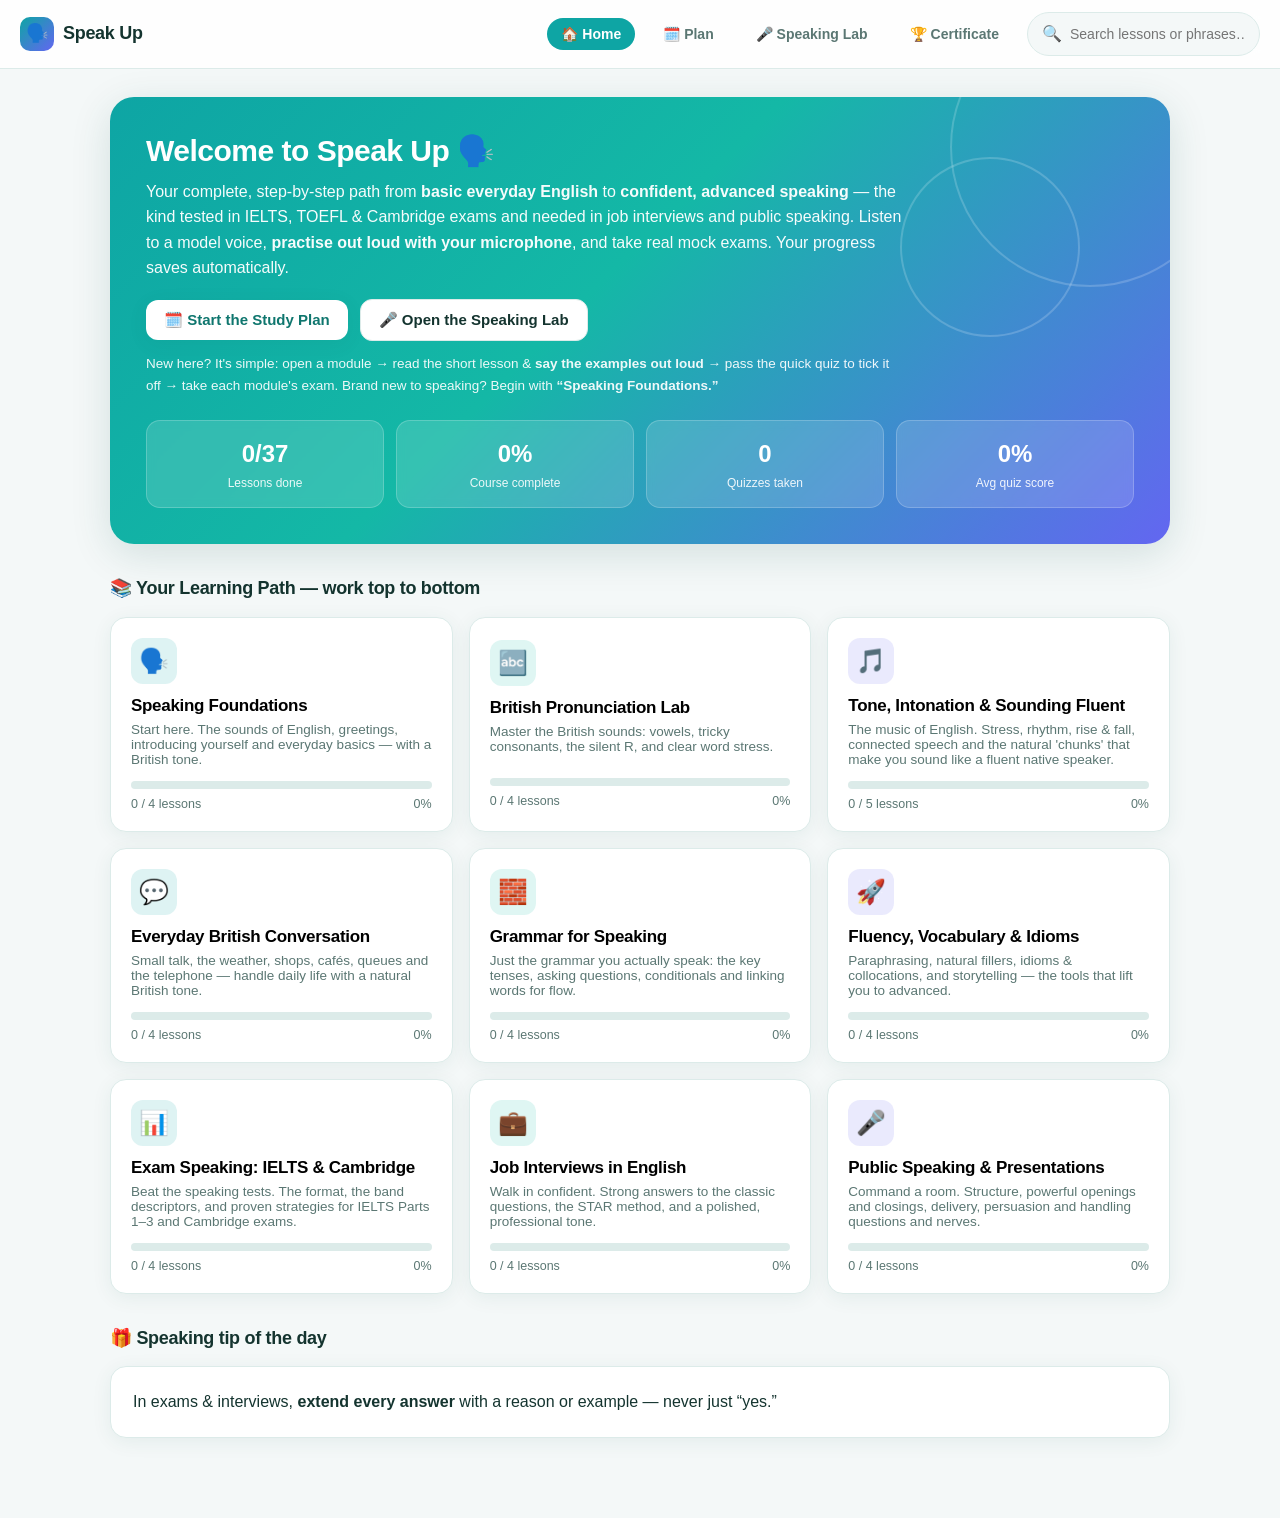
==== english-speaking-academy/index.html @ 1b3e5788 "Add Speak Up — English Speaking Academy (British English) A new self-contained, offline learning app" ====
<!DOCTYPE html>
<html lang="en">
<head>
  <meta charset="UTF-8" />
  <meta name="viewport" content="width=device-width, initial-scale=1.0" />
  <title>Speak Up — English Speaking Academy</title>
  <meta name="description" content="A complete, friendly, step-by-step course that takes you from basic to advanced spoken English — pronunciation, conversation, fluency, IELTS/TOEFL/Cambridge speaking, job interviews and public speaking. With microphone practice and mock exams." />
  <link rel="icon" href="data:image/svg+xml,<svg xmlns='http://www.w3.org/2000/svg' viewBox='0 0 100 100'><text y='.9em' font-size='90'>🗣️</text></svg>" />
  <style>
/* ============================================================================
   SPEAK UP — English Speaking Academy — Styles
   A clean, friendly, modern look that works on phones and computers.
   ========================================================================= */

:root {
  --brand: #0ea5a4;
  --brand-dark: #0f766e;
  --accent: #6366f1;
  --bg: #f4f8f8;
  --card: #ffffff;
  --ink: #14342f;
  --ink-soft: #5b7773;
  --line: #dcebe9;
  --good: #16a34a;
  --warn: #f59e0b;
  --bad: #ef4444;
  --radius: 16px;
  --shadow: 0 4px 20px rgba(13, 78, 73, 0.07);
  --shadow-lg: 0 10px 40px rgba(13, 78, 73, 0.14);
}

* { box-sizing: border-box; margin: 0; padding: 0; }

body {
  font-family: -apple-system, BlinkMacSystemFont, "Segoe UI", Roboto, Helvetica, Arial, sans-serif;
  background: var(--bg);
  color: var(--ink);
  line-height: 1.6;
  -webkit-font-smoothing: antialiased;
}

button { font-family: inherit; cursor: pointer; border: none; background: none; }
a { color: var(--brand); }

/* ---------- Top bar ---------- */
.topbar {
  position: sticky; top: 0; z-index: 50;
  background: rgba(255,255,255,0.85);
  backdrop-filter: blur(12px);
  border-bottom: 1px solid var(--line);
  display: flex; align-items: center; gap: 14px; flex-wrap: wrap;
  padding: 12px 20px;
}
.topbar .logo {
  font-weight: 800; font-size: 18px; letter-spacing: -0.3px;
  display: flex; align-items: center; gap: 9px; cursor: pointer;
}
.topbar .logo .badge {
  background: linear-gradient(135deg, var(--brand), var(--accent));
  color: #fff; width: 34px; height: 34px; border-radius: 10px;
  display: grid; place-items: center; font-size: 18px;
}
.topbar .spacer { flex: 1; }
.searchbox {
  display: flex; align-items: center; gap: 8px;
  background: var(--bg); border: 1px solid var(--line);
  border-radius: 999px; padding: 8px 14px; min-width: 180px;
}
.searchbox input { border: none; background: none; outline: none; font-size: 14px; width: 100%; color: var(--ink); }
.nav-pill {
  padding: 8px 14px; border-radius: 999px; font-weight: 600; font-size: 14px;
  color: var(--ink-soft);
}
.nav-pill:hover { background: var(--bg); color: var(--ink); }
.nav-pill.active { background: var(--brand); color: #fff; }

/* ---------- Layout ---------- */
.wrap { max-width: 1100px; margin: 0 auto; padding: 28px 20px 80px; }

/* ---------- Hero / dashboard ---------- */
.hero {
  position: relative; overflow: hidden;
  background: linear-gradient(135deg, #0ea5a4, #14b8a6 45%, #6366f1);
  color: #fff; border-radius: 24px; padding: 36px;
  box-shadow: var(--shadow-lg);
}
.hero h1 { font-size: 30px; line-height: 1.2; letter-spacing: -0.5px; margin-bottom: 10px; }
.hero p { max-width: 760px; opacity: .96; }
.hero .ring { position: absolute; border-radius: 50%; border: 2px solid rgba(255,255,255,.18); }
.hero .ring { width: 280px; height: 280px; top: -90px; right: -60px; }
.hero .ring.two { width: 180px; height: 180px; top: 60px; right: 90px; }
.btn-row { display: flex; gap: 12px; flex-wrap: wrap; align-items: center; }

.progress-summary {
  display: grid; grid-template-columns: repeat(4, 1fr); gap: 12px; margin-top: 24px;
}
.progress-summary .stat {
  background: rgba(255,255,255,.14); border: 1px solid rgba(255,255,255,.2);
  border-radius: 14px; padding: 14px; text-align: center; backdrop-filter: blur(4px);
}
.progress-summary .num { font-size: 24px; font-weight: 800; }
.progress-summary .lbl { font-size: 12px; opacity: .9; }

/* ---------- Buttons ---------- */
.btn {
  background: var(--brand); color: #fff; padding: 11px 18px; border-radius: 12px;
  font-weight: 700; font-size: 15px; box-shadow: var(--shadow);
  transition: transform .06s ease, filter .15s ease;
}
.btn:hover { filter: brightness(1.06); }
.btn:active { transform: translateY(1px); }
.btn.ghost { background: var(--card); color: var(--ink); border: 1px solid var(--line); box-shadow: none; }
.btn.ghost:hover { background: var(--bg); }
.btn:disabled { opacity: .5; cursor: not-allowed; }
.btn.small { padding: 7px 12px; font-size: 13px; border-radius: 10px; }

/* ---------- Section titles ---------- */
.section-title { font-size: 18px; font-weight: 800; margin: 30px 0 14px; letter-spacing: -0.3px; }

/* ---------- Module grid ---------- */
.grid { display: grid; grid-template-columns: repeat(auto-fill, minmax(280px, 1fr)); gap: 16px; }
.module-card {
  text-align: left; background: var(--card); border: 1px solid var(--line);
  border-radius: var(--radius); padding: 20px; box-shadow: var(--shadow);
  transition: transform .1s ease, box-shadow .15s ease; cursor: pointer;
}
.module-card:hover { transform: translateY(-3px); box-shadow: var(--shadow-lg); }
.module-card .icon { width: 46px; height: 46px; border-radius: 12px; display: grid; place-items: center; font-size: 24px; margin-bottom: 12px; }
.module-card h3 { font-size: 17px; margin-bottom: 6px; letter-spacing: -0.3px; }
.module-card .blurb { color: var(--ink-soft); font-size: 13.5px; min-height: 40px; }
.bar { background: var(--line); height: 8px; border-radius: 999px; overflow: hidden; margin-top: 14px; }
.bar span { display: block; height: 100%; background: linear-gradient(90deg, var(--brand), var(--accent)); border-radius: 999px; transition: width .4s ease; }
.module-card .meta { display: flex; justify-content: space-between; font-size: 12.5px; color: var(--ink-soft); margin-top: 8px; }

/* ---------- Module / lesson list ---------- */
.back-link { display: inline-block; color: var(--ink-soft); font-size: 14px; margin-bottom: 16px; cursor: pointer; font-weight: 600; }
.back-link:hover { color: var(--brand); }
.module-head { display: flex; align-items: center; gap: 16px; }
.module-head .icon { width: 56px; height: 56px; border-radius: 14px; display: grid; place-items: center; font-size: 30px; flex-shrink: 0; }
.module-head h1 { font-size: 26px; letter-spacing: -0.5px; }

.lesson-row {
  width: 100%; text-align: left; display: flex; align-items: center; gap: 14px;
  background: var(--card); border: 1px solid var(--line); border-radius: 14px;
  padding: 14px 16px; margin-bottom: 10px; box-shadow: var(--shadow);
  transition: transform .08s ease, box-shadow .15s ease; cursor: pointer;
}
.lesson-row:hover { transform: translateX(3px); box-shadow: var(--shadow-lg); }
.lesson-row .check {
  width: 28px; height: 28px; border-radius: 50%; border: 2px solid var(--line);
  display: grid; place-items: center; color: transparent; font-weight: 800; flex-shrink: 0;
}
.lesson-row.done .check { background: var(--good); border-color: var(--good); color: #fff; }
.lesson-row .info { flex: 1; }
.lesson-row .info h4 { font-size: 15.5px; }
.lesson-row .sub { display: flex; gap: 12px; align-items: center; font-size: 12.5px; color: var(--ink-soft); margin-top: 3px; flex-wrap: wrap; }
.lesson-row .arrow { color: var(--ink-soft); font-size: 22px; }

.level-tag { font-size: 11px; font-weight: 800; padding: 2px 8px; border-radius: 999px; text-transform: uppercase; letter-spacing: .4px; }
.level-Basic { background: #dcfce7; color: #15803d; }
.level-Intermediate { background: #fef9c3; color: #a16207; }
.level-Advanced { background: #ede9fe; color: #6d28d9; }

/* ---------- Reader (lesson content) ---------- */
.reader { background: var(--card); border: 1px solid var(--line); border-radius: var(--radius); padding: 28px; box-shadow: var(--shadow); }
.reader h1 { font-size: 26px; letter-spacing: -0.5px; margin-bottom: 12px; }
.reader-meta { display: flex; gap: 14px; align-items: center; flex-wrap: wrap; color: var(--ink-soft); font-size: 13px; margin-bottom: 22px; padding-bottom: 18px; border-bottom: 1px solid var(--line); }
.content { font-size: 16px; }
.content h3 { font-size: 19px; margin: 24px 0 10px; letter-spacing: -0.3px; }
.content h4 { font-size: 16px; margin: 18px 0 8px; }
.content p { margin-bottom: 12px; }
.content ul, .content ol { margin: 0 0 14px 22px; }
.content li { margin-bottom: 6px; }
.content code { background: #ecfdf5; color: var(--brand-dark); padding: 1px 7px; border-radius: 6px; font-size: 14px; }
.content table { border-collapse: collapse; width: 100%; margin: 14px 0; font-size: 14.5px; }
.content th, .content td { border: 1px solid var(--line); padding: 8px 10px; text-align: left; vertical-align: top; }
.content th { background: var(--bg); font-weight: 700; }
.content .ex { background: #f0fdfa; border-left: 4px solid var(--brand); padding: 10px 14px; border-radius: 0 10px 10px 0; margin: 10px 0; }
.content blockquote { border-left: 4px solid var(--accent); background: #f5f3ff; padding: 10px 14px; border-radius: 0 10px 10px 0; margin: 12px 0; color: #4c1d95; }

/* ---------- Boxes ---------- */
.box { border-radius: 14px; padding: 18px 20px; margin-top: 18px; }
.box h4 { margin-bottom: 10px; font-size: 16px; }
.box.tips { background: #fffbeb; border: 1px solid #fde68a; }
.box.tips ul { margin: 0 0 0 18px; }
.box.tips li { margin-bottom: 6px; }
.box.practice { background: #eef2ff; border: 1px solid #c7d2fe; }
.box.practice p { margin: 0; }
.box.phrases { background: #f0fdfa; border: 1px solid #99f6e4; }

/* ---------- Speak buttons & phrase lines ---------- */
.say {
  display: inline-flex; align-items: center; gap: 5px;
  background: #ccfbf1; color: var(--brand-dark); border: 1px solid #5eead4;
  border-radius: 999px; padding: 3px 11px; font-size: 13px; font-weight: 700;
  vertical-align: middle; margin: 0 2px;
}
.say:hover { background: #99f6e4; }
.say.speaking { background: var(--brand); color: #fff; border-color: var(--brand); }
.phrase-line {
  display: flex; align-items: center; gap: 10px; padding: 9px 0;
  border-bottom: 1px dashed var(--line); flex-wrap: wrap;
}
.phrase-line:last-child { border-bottom: none; }
.phrase-line .txt { flex: 1; min-width: 200px; }
.phrase-line .en { font-weight: 600; }
.phrase-line .note { color: var(--ink-soft); font-size: 13px; }

/* ---------- Speak & Check widget (microphone scoring) ---------- */
.speakcheck {
  background: linear-gradient(135deg, #ecfeff, #eef2ff);
  border: 1px solid #a5f3fc; border-radius: 14px; padding: 16px 18px; margin: 14px 0;
}
.speakcheck .sc-target { font-size: 17px; font-weight: 700; margin-bottom: 4px; }
.speakcheck .sc-hint { color: var(--ink-soft); font-size: 13px; margin-bottom: 12px; }
.speakcheck .sc-controls { display: flex; gap: 10px; flex-wrap: wrap; align-items: center; }
.mic-btn {
  display: inline-flex; align-items: center; gap: 7px;
  background: var(--accent); color: #fff; border-radius: 12px; padding: 10px 16px;
  font-weight: 700; font-size: 14px; box-shadow: var(--shadow);
}
.mic-btn:hover { filter: brightness(1.07); }
.mic-btn.listening { background: var(--bad); animation: pulse 1.1s infinite; }
@keyframes pulse { 0%,100% { box-shadow: 0 0 0 0 rgba(239,68,68,.45); } 50% { box-shadow: 0 0 0 10px rgba(239,68,68,0); } }
.sc-result { margin-top: 12px; font-size: 14.5px; }
.sc-heard { background: #fff; border: 1px solid var(--line); border-radius: 10px; padding: 8px 12px; margin-top: 8px; }
.sc-heard .w-ok { color: var(--good); font-weight: 700; }
.sc-heard .w-bad { color: var(--bad); font-weight: 700; text-decoration: line-through; }
.sc-score { font-weight: 800; }
.sc-score.good { color: var(--good); }
.sc-score.mid { color: var(--warn); }
.sc-score.low { color: var(--bad); }
.sc-meter { height: 10px; background: var(--line); border-radius: 999px; overflow: hidden; margin: 8px 0; }
.sc-meter span { display: block; height: 100%; border-radius: 999px; transition: width .5s ease; }
.unsupported { background: #fff7ed; border: 1px solid #fed7aa; color: #9a3412; border-radius: 10px; padding: 8px 12px; font-size: 13px; margin-top: 8px; }

/* ---------- Quiz ---------- */
.quiz { background: var(--card); border: 1px solid var(--line); border-radius: var(--radius); padding: 26px; box-shadow: var(--shadow); margin-top: 22px; }
.quiz h3 { font-size: 20px; margin-bottom: 6px; }
.qsub { color: var(--ink-soft); font-size: 14px; margin-bottom: 18px; }
.q-block { margin-bottom: 22px; }
.q-text { font-weight: 700; margin-bottom: 10px; }
.choice {
  display: flex; align-items: center; width: 100%; text-align: left;
  background: var(--card); border: 1.5px solid var(--line); border-radius: 12px;
  padding: 12px 14px; margin-bottom: 8px; font-size: 15px; transition: all .12s ease;
}
.choice:hover:not(:disabled) { border-color: var(--brand); background: #f0fdfa; }
.choice.selected { border-color: var(--brand); background: #ccfbf1; font-weight: 600; }
.choice.correct { border-color: var(--good); background: #dcfce7; font-weight: 700; }
.choice.wrong { border-color: var(--bad); background: #fee2e2; }
.choice .mark { margin-left: auto; font-weight: 800; }
.result-banner { border-radius: 12px; padding: 14px 18px; font-weight: 700; margin-bottom: 18px; }
.result-banner.pass { background: #dcfce7; color: #15803d; }
.result-banner.fail { background: #fef3c7; color: #a16207; }

/* ---------- Speaking exam / recorder ---------- */
.exam-prompt { background: var(--card); border: 1px solid var(--line); border-radius: 14px; padding: 20px; box-shadow: var(--shadow); margin-bottom: 16px; }
.exam-prompt .tag { font-size: 12px; font-weight: 800; color: var(--accent); text-transform: uppercase; letter-spacing: .5px; }
.exam-prompt .q { font-size: 18px; font-weight: 700; margin: 6px 0 4px; }
.timer { font-size: 30px; font-weight: 800; font-variant-numeric: tabular-nums; color: var(--brand-dark); }
.timer.warn { color: var(--bad); }
.rec-dot { width: 12px; height: 12px; border-radius: 50%; background: var(--bad); display: inline-block; margin-right: 6px; animation: pulse 1.1s infinite; }
.rubric { background: var(--card); border: 1px solid var(--line); border-radius: 14px; padding: 18px; margin-top: 14px; }
.rubric label { display: flex; gap: 10px; align-items: flex-start; padding: 8px 0; border-bottom: 1px dashed var(--line); cursor: pointer; }
.rubric label:last-child { border-bottom: none; }
.rubric input { margin-top: 4px; transform: scale(1.2); }
audio { width: 100%; margin-top: 10px; }

/* ---------- Phrasebook / lab cards ---------- */
.short-card { background: var(--card); border: 1px solid var(--line); border-radius: var(--radius); padding: 8px 18px; box-shadow: var(--shadow); }
.short-card .row { display: flex; align-items: center; gap: 14px; padding: 11px 0; border-bottom: 1px solid var(--line); }
.short-card .row:last-child { border-bottom: none; }
.lab-grid { display: grid; grid-template-columns: repeat(auto-fill, minmax(250px,1fr)); gap: 16px; }
.lab-card { text-align: left; background: var(--card); border: 1px solid var(--line); border-radius: var(--radius); padding: 22px; box-shadow: var(--shadow); cursor: pointer; transition: transform .1s ease, box-shadow .15s ease; }
.lab-card:hover { transform: translateY(-3px); box-shadow: var(--shadow-lg); }
.lab-card .icon { font-size: 30px; }
.lab-card h3 { margin: 8px 0 4px; font-size: 17px; }
.lab-card p { color: var(--ink-soft); font-size: 13.5px; }

/* ---------- Empty / misc ---------- */
.empty { text-align: center; padding: 60px 20px; color: var(--ink-soft); }
.empty .big { font-size: 50px; margin-bottom: 12px; }
.empty h2 { color: var(--ink); margin-bottom: 8px; }

/* ---------- Toast & confetti ---------- */
.toast {
  position: fixed; bottom: 26px; left: 50%; transform: translateX(-50%) translateY(20px);
  background: var(--ink); color: #fff; padding: 13px 22px; border-radius: 999px;
  font-weight: 600; box-shadow: var(--shadow-lg); opacity: 0; transition: all .3s ease; z-index: 100;
  max-width: 90vw; text-align: center;
}
.toast.show { opacity: 1; transform: translateX(-50%) translateY(0); }
.confetti { position: fixed; inset: 0; pointer-events: none; z-index: 99; overflow: hidden; }

/* ---------- Responsive ---------- */
@media (max-width: 720px) {
  .progress-summary { grid-template-columns: repeat(2, 1fr); }
  .hero { padding: 26px 22px; }
  .hero h1 { font-size: 24px; }
  .reader { padding: 20px; }
  .topbar .nav-pill span { display: none; }
}

/* ---------- Print (certificate) ---------- */
@media print {
  .topbar, .back-link, .btn-row, .nav-pill { display: none !important; }
  body { background: #fff; }
}

  </style>
</head>
<body>

  <header class="topbar">
    <div class="logo" onclick="SUA.go('')">
      <span class="badge">🗣️</span>
      <span>Speak Up</span>
    </div>
    <div class="spacer"></div>
    <button class="nav-pill" data-nav="home" onclick="SUA.go('')">🏠 Home</button>
    <button class="nav-pill" data-nav="plan" onclick="SUA.go('plan')">🗓️ Plan</button>
    <button class="nav-pill" data-nav="lab" onclick="SUA.go('lab')">🎤 Speaking Lab</button>
    <button class="nav-pill" data-nav="certificate" onclick="SUA.go('certificate')">🏆 Certificate</button>
    <label class="searchbox" title="Search lessons & phrases">
      🔍 <input id="search" type="text" placeholder="Search lessons or phrases…" autocomplete="off" />
    </label>
  </header>

  <main class="wrap" id="app"><!-- screens render here --></main>

  <!-- Everything is inlined so this single file works fully offline, on its own. -->
  <script>
/* ============================================================================
   SPEAK UP — English Speaking Academy — Curriculum Data (British English)
   ----------------------------------------------------------------------------
   Every module, lesson, tip, speaking drill, phrase and quiz lives here as
   plain data so it's easy to read, edit and extend. The models are written in
   British English (RP-style pronunciation, British vocabulary & spelling).

   Speaking widgets you can drop inside any lesson's `content` HTML:
     • Listen button:   <button class="say" data-say="Lovely weather.">🔊 Listen</button>
     • Speak & score:   <div class="speakcheck" data-target="Lovely weather, isn't it?"></div>

   To add a lesson: copy an existing { ... } block and change the text.
   ========================================================================= */

const SPEAK_CURRICULUM = {

  /* ==========================================================================
     STUDY PLAN — a guided, week-by-week path from basic to advanced.
     ====================================================================== */
  studyPlan: {
    title: "10-Week Speaking Plan (Basic → Advanced)",
    intro: "Do a little every day. Aim for ~20 minutes: read a short lesson, say every example out loud (tap 🔊 first, then copy it), pass the quiz, and finish each week in the Speaking Lab. By week 10 you'll handle interviews, exams and public speaking with a confident British tone.",
    days: [
      { day: 1,  focus: "Get started: sounds, greetings & introducing yourself", lessons: ["f1", "f2", "f3"] },
      { day: 2,  focus: "Everyday basics + start British pronunciation",          lessons: ["f4", "p1", "p2"] },
      { day: 3,  focus: "British sounds: vowels, consonants & the silent R",       lessons: ["p3", "p4"] },
      { day: 4,  focus: "Tone & music of English: stress and rhythm",              lessons: ["t1", "t2"] },
      { day: 5,  focus: "Intonation, connected speech & sounding natural",         lessons: ["t3", "t4", "t5"] },
      { day: 6,  focus: "Everyday British conversation & small talk",              lessons: ["c1", "c2", "c3"] },
      { day: 7,  focus: "On the phone + grammar you actually speak",               lessons: ["c4", "g1", "g2"] },
      { day: 8,  focus: "Questions, conditionals & linking your ideas",            lessons: ["g3", "g4", "x1"] },
      { day: 9,  focus: "Fluency tools, idioms & telling a good story",            lessons: ["x2", "x3", "x4"] },
      { day: 10, focus: "Exams & the working world: IELTS, interviews, presenting", lessons: ["i1", "i2", "j1", "s1"] }
    ]
  },

  /* ==========================================================================
     PRONUNCIATION DRILLS — used by the Speaking Lab (mic-scored).
     ====================================================================== */
  drills: [
    {
      title: "Minimal pairs — vowels",
      note: "Two words that differ by one sound. Say each sentence; the mic checks you.",
      items: [
        "I need to sit on this seat.",
        "The ship will leave the sheep behind.",
        "He hit the heat of the moment.",
        "Pull the full bag, please.",
        "Don't slip on the sleep-deprived steps."
      ]
    },
    {
      title: "Tricky consonants — TH, V/W, R/L",
      note: "British speakers keep these crisp. Listen, then copy carefully.",
      items: [
        "Think of three thin things.",
        "The weather is rather lovely.",
        "Very well, we will wait.",
        "Really lovely yellow lorry.",
        "I'd rather gather further."
      ]
    },
    {
      title: "Word & sentence stress",
      note: "Stress the strong syllable; glide over the rest. CAPITALS show the beat.",
      items: [
        "I'd absolutely LOVE to come.",
        "It's a beautiful, comfortable flat.",
        "Could you possibly repeat that?",
        "To be honest, I completely agree.",
        "That's a fantastic opportunity."
      ]
    },
    {
      title: "Polite British phrasing",
      note: "The softer, more indirect British tone. Match the gentle rhythm.",
      items: [
        "Sorry to bother you, could I just ask a quick question?",
        "Would you mind passing me the menu?",
        "I'm afraid I can't make it on Tuesday.",
        "That's not quite what I had in mind.",
        "Lovely, thank you ever so much."
      ]
    },
    {
      title: "Fluency phrases — sound natural",
      note: "Useful 'chunks' fluent speakers say without thinking.",
      items: [
        "To be honest with you, it depends.",
        "Having said that, I do see your point.",
        "At the end of the day, it's up to you.",
        "I'd say it's well worth a try.",
        "Let me think about that for a second."
      ]
    }
  ],

  /* ==========================================================================
     PHRASEBOOK — tap 🔊 to hear each line in a British voice.
     ====================================================================== */
  phrasebook: [
    { cat: "Greetings & small talk", items: [
      { en: "Morning! How are you keeping?", note: "Friendly British greeting." },
      { en: "Not too bad, thanks. You?", note: "Classic understated reply." },
      { en: "Lovely weather we're having, isn't it?", note: "The British small-talk opener." },
      { en: "Right, I'd best be off. Lovely to see you.", note: "Polite way to end a chat." }
    ]},
    { cat: "Being polite & indirect", items: [
      { en: "Sorry to bother you, but could you help me for a moment?", note: "Soft, polite request." },
      { en: "Would you mind if I opened the window?", note: "Asking permission politely." },
      { en: "I'm afraid I don't quite agree.", note: "Disagreeing gently." },
      { en: "It's no trouble at all.", note: "Reassuring someone." }
    ]},
    { cat: "Café, pub & shops", items: [
      { en: "Could I get a flat white to take away, please?", note: "Ordering a coffee." },
      { en: "I'll have the fish and chips, please.", note: "Ordering food." },
      { en: "Are you in the queue?", note: "Queuing — very British." },
      { en: "Keep the change.", note: "Tipping." }
    ]},
    { cat: "Interviews", items: [
      { en: "Thank you for having me — I'm delighted to be here.", note: "Warm opening." },
      { en: "In my previous role, I was responsible for…", note: "Describing experience." },
      { en: "A good example of that would be…", note: "Leading into a STAR story." },
      { en: "That's a great question. May I take a moment to think?", note: "Buying thinking time." }
    ]},
    { cat: "Presentations & meetings", items: [
      { en: "Thanks for coming. Today I'd like to talk about…", note: "Opening a talk." },
      { en: "Let me give you a bit of background.", note: "Setting context." },
      { en: "To sum up, there are three key points.", note: "Signposting the close." },
      { en: "I'd be happy to take any questions.", note: "Inviting Q&A." }
    ]},
    { cat: "Buying time & repairing", items: [
      { en: "That's a good point. Let me think for a second.", note: "Pause without 'um'." },
      { en: "Sorry, what I meant to say was…", note: "Correcting yourself smoothly." },
      { en: "How can I put this?", note: "Natural thinking phrase." },
      { en: "Could you say that again, please?", note: "Asking for repetition." }
    ]}
  ],

  /* ==========================================================================
     MOCK TESTS — Speaking Lab recorded exams with timers & self-assessment.
     ====================================================================== */
  mockTests: {
    ielts: {
      title: "IELTS Speaking — Full Mock",
      icon: "📊",
      prompts: [
        { tag: "Part 1 · Introduction", q: "Let's talk about your home town. Where are you from, and what's it like?", speak: 40, prep: 0 },
        { tag: "Part 1", q: "Do you prefer spending time indoors or outdoors? Why?", speak: 40, prep: 0 },
        { tag: "Part 2 · Cue card", q: "Describe a person who has inspired you.", detail: "You should say: who they are, how you know them, what they did, and explain why they inspired you. You have 1 minute to prepare and should speak for 1–2 minutes.", speak: 120, prep: 60 },
        { tag: "Part 3 · Discussion", q: "Do you think young people today have good role models? Why or why not?", speak: 60, prep: 0 },
        { tag: "Part 3", q: "How has the idea of a 'hero' changed over time?", speak: 60, prep: 0 }
      ],
      rubricTitle: "Tick what you achieved (the four IELTS criteria)",
      rubric: [
        "Fluency: I kept going without long pauses or lots of self-correction.",
        "Coherence: I organised ideas with linkers (because, however, for example).",
        "Vocabulary: I used some less common, topic-specific words and at least one idiom.",
        "Vocabulary: I paraphrased instead of repeating the same word.",
        "Grammar: I used a mix of simple and complex sentences.",
        "Grammar: most of my sentences were accurate.",
        "Pronunciation: my word and sentence stress were clear.",
        "Pronunciation: my intonation rose and fell naturally (not flat).",
        "Part 2: I spoke for the full 1–2 minutes and covered all four bullet points.",
        "Overall: I sounded calm, confident and easy to understand."
      ],
      band: function (p) { return p >= 90 ? "Band 8–9" : p >= 70 ? "Band 6.5–7.5" : p >= 50 ? "Band 5.5–6" : "Band 4–5 (keep practising)"; },
      tips: [
        "Never answer Part 1 with one word — add a reason and a small example.",
        "In Part 2, use your 1 minute to jot 3–4 keywords for each bullet, not full sentences.",
        "Stretch your answer with 'The reason I say that is…' to show range.",
        "Don't memorise speeches — examiners spot them. Sound like you're really thinking."
      ]
    },
    interview: {
      title: "Job Interview — Mock",
      icon: "💼",
      prompts: [
        { tag: "Opener", q: "Tell me a little about yourself.", detail: "Aim for a 60–90 second 'professional summary': present, past, future.", speak: 90, prep: 30 },
        { tag: "Motivation", q: "Why do you want to work here, and why this role?", speak: 60, prep: 20 },
        { tag: "Competency (STAR)", q: "Tell me about a time you faced a difficult challenge at work.", detail: "Use STAR: Situation, Task, Action, Result.", speak: 120, prep: 40 },
        { tag: "Self-awareness", q: "What would you say is your greatest weakness?", speak: 60, prep: 20 },
        { tag: "Your questions", q: "Do you have any questions for us?", detail: "Always say yes — ask one thoughtful question.", speak: 45, prep: 15 }
      ],
      rubricTitle: "Rate your interview answers",
      rubric: [
        "I opened with a clear, structured 'about me' (present → past → future).",
        "I gave specific examples, not vague generalisations.",
        "My STAR answer had a clear Situation, Task, Action and Result.",
        "I quantified a result where possible (numbers, time saved, etc.).",
        "My weakness answer was honest and showed how I'm improving.",
        "I sounded positive about the company and the role.",
        "I spoke at a calm, steady pace and didn't ramble.",
        "I used a confident, professional tone — warm but not over-casual.",
        "I asked at least one intelligent question at the end.",
        "I'd hire me based on that answer."
      ],
      band: function (p) { return p >= 90 ? "Strong hire" : p >= 70 ? "Good — interview-ready" : p >= 50 ? "Promising — needs polish" : "Keep practising"; },
      tips: [
        "Structure 'tell me about yourself' as Present → Past → Future. Practise it until it's smooth.",
        "For weaknesses, pick a real one and end with the action you're taking to fix it.",
        "Keep STAR answers to ~90 seconds: spend most of it on Action and Result.",
        "Research the company so your 'why us?' answer is specific, not generic."
      ]
    },
    presentation: {
      title: "Presentation — Mock",
      icon: "🎤",
      prompts: [
        { tag: "Open", q: "Deliver a 60-second opening for a talk titled 'A change I'd like to see'.", detail: "Hook → who you are → what you'll cover.", speak: 60, prep: 60 },
        { tag: "Body", q: "Explain your single most important point with one clear example.", detail: "Signpost it: 'My main point is…'", speak: 90, prep: 30 },
        { tag: "Close", q: "Give a strong 30-second closing with a call to action.", speak: 40, prep: 20 }
      ],
      rubricTitle: "Rate your delivery",
      rubric: [
        "My opening hooked the listener in the first 10 seconds.",
        "I signposted clearly ('First… / My main point is… / To sum up…').",
        "I used one concrete example, not just abstract claims.",
        "I varied my pace and paused for emphasis.",
        "My intonation was lively — I didn't sound flat or monotone.",
        "I stressed the key words in each sentence.",
        "My closing was memorable and ended with a clear call to action.",
        "I sounded confident and in control throughout."
      ],
      band: function (p) { return p >= 85 ? "Compelling speaker" : p >= 60 ? "Solid — engaging" : "Keep building confidence"; },
      tips: [
        "Open with a question, a surprising fact, or a short story — never 'Erm, so…'.",
        "Pause before and after your key message; silence makes it land.",
        "Rule of three: audiences remember points grouped in threes.",
        "End on purpose: restate your message and tell people exactly what to do next."
      ]
    }
  },

  /* ==========================================================================
     MODULES
     ====================================================================== */
  modules: [

    /* ----- 1. SPEAKING FOUNDATIONS ----------------------------------------- */
    {
      id: "found", icon: "🗣️", color: "#0ea5a4",
      title: "Speaking Foundations",
      blurb: "Start here. The sounds of English, greetings, introducing yourself and everyday basics — with a British tone.",
      lessons: [
        {
          id: "f1", level: "Basic", minutes: 8,
          title: "How to use this course (and how speaking works)",
          content: `
            <p>Welcome! Speaking a language is a <b>physical skill</b>, like swimming or playing an instrument. You can't learn it only by reading — you learn it by <b>making the sounds with your mouth, again and again</b>. This course is built for exactly that.</p>
            <h3>The golden rule: say everything out loud</h3>
            <p>Whenever you see a <button class="say" data-say="Hello, lovely to meet you.">🔊 Listen</button> button, tap it to hear a British voice, then <b>copy it aloud</b>. Don't whisper — speak properly, as if someone is listening.</p>
            <h3>Check yourself with the microphone</h3>
            <p>In many lessons you'll see a box like the one below. Tap <b>Listen</b>, then tap <b>Speak &amp; check</b> and say the sentence. The app shows how close you were.</p>
            <div class="speakcheck" data-target="Hello, my name is Sam and I'm learning English."></div>
            <h3>Your weekly path</h3>
            <ol>
              <li>Work top to bottom through the modules (Basic → Advanced).</li>
              <li>Read each short lesson and <b>say every example aloud</b>.</li>
              <li>Pass the quiz (70%+) to tick the lesson off.</li>
              <li>Take the <b>Module Exam</b> (80%) to earn the badge.</li>
              <li>Visit the <b>Speaking Lab</b> for drills and mock exams.</li>
            </ol>
            <blockquote>Tip: it's better to practise 15 minutes <b>every day</b> than two hours once a week. Little and often wins.</blockquote>`,
          tips: [
            "Tap 🔊 first, then say it back immediately while the sound is fresh.",
            "Use Chrome or Edge for microphone scoring; any browser plays the model voice.",
            "Don't chase perfection — chase repetition. Fluency grows from mileage."
          ],
          practice: "Say this out loud three times, a little louder each time: <button class=\"say\" data-say=\"I am learning to speak English with confidence.\">🔊 Listen</button> “I am learning to speak English with confidence.”",
          quiz: [
            { q: "What is the single most important habit in this course?", choices: ["Reading silently", "Saying everything out loud", "Memorising grammar rules", "Watching films only"], answer: 1 },
            { q: "How long should you ideally practise?", choices: ["3 hours once a week", "A little every day", "Only before exams", "Never — just read"], answer: 1 },
            { q: "What does the 'Speak & check' box do?", choices: ["Translates words", "Records a song", "Hears you and scores how close you were", "Marks the lesson complete"], answer: 2 }
          ]
        },
        {
          id: "f2", level: "Basic", minutes: 10,
          title: "The sounds of English — a friendly tour",
          content: `
            <p>English has about <b>44 sounds</b> but only 26 letters, so spelling and sound often disagree. The good news: you only need to train a handful of tricky ones. Here are the sounds learners most often need.</p>
            <h3>Vowels that trip people up</h3>
            <table>
              <tr><th>Sound</th><th>Example</th><th>Listen</th></tr>
              <tr><td>Long /iː/ vs short /ɪ/</td><td>sheep / ship</td><td><button class="say" data-say="sheep, ship">🔊</button></td></tr>
              <tr><td>/æ/ vs /ʌ/</td><td>cat / cut</td><td><button class="say" data-say="cat, cut">🔊</button></td></tr>
              <tr><td>British /ɑː/</td><td>bath, glass, can't</td><td><button class="say" data-say="bath, glass, can't">🔊</button></td></tr>
            </table>
            <h3>Consonants worth polishing</h3>
            <ul>
              <li><b>TH</b> — put your tongue between your teeth: <button class="say" data-say="think, this, three, the">🔊 think / this</button></li>
              <li><b>V vs W</b> — <button class="say" data-say="very, well, vine, wine">🔊 very / well</button> (teeth on lip for V; round lips for W)</li>
              <li><b>The British R</b> — softer, and often <b>silent</b> at the end: "car" sounds like <button class="say" data-say="car, water, mother">🔊 cah, watah, muthah</button></li>
            </ul>
            <h3>Try a few</h3>
            <div class="speakcheck" data-target="I think this is the third one."></div>
            <div class="speakcheck" data-target="The water in the harbour is cold."></div>
            <p>Don't worry about getting every sound perfect today. Notice them, copy them, and they'll improve over the weeks.</p>`,
          tips: [
            "TH is the famous one: tongue lightly between the teeth, push a little air.",
            "In British English, the R at the end of a word is usually not pronounced.",
            "Long and short vowels (sheep/ship) change meaning — give long vowels real length."
          ],
          practice: "Practise the silent British R: <button class=\"say\" data-say=\"My father parked the car near the harbour.\">🔊 Listen</button> then say “My father parked the car near the harbour.” aloud.",
          quiz: [
            { q: "In British English, the 'r' at the end of 'car' is usually…", choices: ["Rolled strongly", "Pronounced like American R", "Silent / very soft", "Said as an L"], answer: 2 },
            { q: "How do you make the TH sound?", choices: ["Lips together", "Tongue between the teeth", "Back of the throat", "Round the lips"], answer: 1 },
            { q: "Why do 'sheep' and 'ship' sound different?", choices: ["Different first letters", "Long vs short vowel", "One is louder", "They don't"], answer: 1 }
          ]
        },
        {
          id: "f3", level: "Basic", minutes: 9,
          title: "Greetings & introducing yourself",
          content: `
            <p>First impressions are made in seconds. Let's build a warm, natural British introduction you can use anywhere.</p>
            <h3>Greetings by formality</h3>
            <table>
              <tr><th>Situation</th><th>Say</th><th></th></tr>
              <tr><td>Casual</td><td>Hi! / Hiya! / Morning!</td><td><button class="say" data-say="Hi! Hiya! Morning!">🔊</button></td></tr>
              <tr><td>Neutral</td><td>Hello, how are you?</td><td><button class="say" data-say="Hello, how are you?">🔊</button></td></tr>
              <tr><td>Polite/formal</td><td>Good morning, pleased to meet you.</td><td><button class="say" data-say="Good morning, pleased to meet you.">🔊</button></td></tr>
            </table>
            <h3>A simple introduction formula</h3>
            <p><b>Name → where you're from → what you do → a friendly line.</b></p>
            <div class="ex">"Hello, I'm Maria. I'm from Spain, and I work as a nurse. It's lovely to meet you." <button class="say" data-say="Hello, I'm Maria. I'm from Spain, and I work as a nurse. It's lovely to meet you.">🔊</button></div>
            <h3>Replying to "How are you?"</h3>
            <p>British replies are often modest: <button class="say" data-say="Not too bad, thanks. And you?">🔊 Not too bad, thanks. And you?</button> Notice you almost always <b>return the question</b>.</p>
            <h3>Your turn</h3>
            <div class="speakcheck" data-target="Hello, I'm learning English and it's lovely to meet you." data-hint="Replace the name and copy the warm, friendly tone."></div>`,
          tips: [
            "Always 'return' the question: “…and you?” keeps the conversation flowing.",
            "“Lovely to meet you” is warm and very British — better than a flat “nice”.",
            "Smile while you speak — it actually changes your tone for the better."
          ],
          practice: "Build your own introduction using the formula (name → origin → job/study → friendly line) and say it aloud five times until it's smooth.",
          quiz: [
            { q: "After 'How are you?', a natural British reply is…", choices: ["I am fine. (full stop)", "Not too bad, thanks. And you?", "Yes.", "No comment."], answer: 1 },
            { q: "A good introduction formula is…", choices: ["Job → nothing else", "Name → origin → what you do → friendly line", "Only your name", "A long life story"], answer: 1 },
            { q: "Which is the most polite/formal greeting?", choices: ["Hiya!", "Morning!", "Good morning, pleased to meet you.", "Yo"], answer: 2 }
          ]
        },
        {
          id: "f4", level: "Basic", minutes: 10,
          title: "Everyday essentials: numbers, time, days & politeness",
          content: `
            <p>These are the words you'll use every single day. Get them automatic and speaking becomes far easier.</p>
            <h3>Please, thank you & sorry — the British trio</h3>
            <p>British English runs on politeness. Sprinkle these everywhere:</p>
            <ul>
              <li><button class="say" data-say="Could I have a coffee, please?">🔊</button> “Could I have a coffee, <b>please</b>?”</li>
              <li><button class="say" data-say="Thank you so much, that's very kind.">🔊</button> “<b>Thank you</b> so much, that's very kind.”</li>
              <li><button class="say" data-say="Sorry, could you say that again?">🔊</button> “<b>Sorry</b>, could you say that again?”</li>
            </ul>
            <h3>Telling the time</h3>
            <table>
              <tr><th>Clock</th><th>British way</th><th></th></tr>
              <tr><td>9:00</td><td>nine o'clock</td><td><button class="say" data-say="nine o'clock">🔊</button></td></tr>
              <tr><td>9:15</td><td>quarter past nine</td><td><button class="say" data-say="quarter past nine">🔊</button></td></tr>
              <tr><td>9:30</td><td>half past nine</td><td><button class="say" data-say="half past nine">🔊</button></td></tr>
              <tr><td>9:45</td><td>quarter to ten</td><td><button class="say" data-say="quarter to ten">🔊</button></td></tr>
            </table>
            <h3>Practise a real moment</h3>
            <div class="speakcheck" data-target="Sorry to bother you, could you tell me the time, please?"></div>
            <div class="speakcheck" data-target="The meeting is at half past two."></div>`,
          tips: [
            "“Quarter past / half past / quarter to” is the everyday British way to tell the time.",
            "“Sorry” in Britain often just means 'excuse me' — it's a politeness lubricant.",
            "Adding 'please' and 'could' turns an order into a polite request instantly."
          ],
          practice: "Say the current time out loud the British way (e.g. “It's twenty past three”), then ask a polite question using “Sorry to bother you, could you…?”",
          quiz: [
            { q: "9:45 in the British style is…", choices: ["nine forty-five only", "quarter to ten", "three quarters nine", "ten to nine"], answer: 1 },
            { q: "Which makes a request politest?", choices: ["Give me water.", "Water.", "Could I have some water, please?", "I want water now."], answer: 2 },
            { q: "In Britain, saying 'sorry' to a stranger usually means…", choices: ["You did something terrible", "Excuse me / a polite softener", "You're sad", "Goodbye"], answer: 1 }
          ]
        }
      ]
    },

    /* ----- 2. BRITISH PRONUNCIATION LAB ------------------------------------ */
    {
      id: "pron", icon: "🔤", color: "#14b8a6",
      title: "British Pronunciation Lab",
      blurb: "Master the British sounds: vowels, tricky consonants, the silent R, and clear word stress.",
      lessons: [
        {
          id: "p1", level: "Basic", minutes: 10,
          title: "British vowels & the long /ɑː/",
          content: `
            <p>Vowels carry a lot of a British accent. The signature one is the long <b>/ɑː/</b> in words like <button class="say" data-say="bath, glass, dance, can't, after">🔊 bath, glass, dance, can't, after</button>. In Received Pronunciation these have a long, open “ah”, not a short “a”.</p>
            <h3>Short vs long — keep them distinct</h3>
            <table>
              <tr><th>Short</th><th>Long</th><th>Listen</th></tr>
              <tr><td>ship /ɪ/</td><td>sheep /iː/</td><td><button class="say" data-say="ship, sheep">🔊</button></td></tr>
              <tr><td>full /ʊ/</td><td>fool /uː/</td><td><button class="say" data-say="full, fool">🔊</button></td></tr>
              <tr><td>cot /ɒ/</td><td>caught /ɔː/</td><td><button class="say" data-say="cot, caught">🔊</button></td></tr>
            </table>
            <h3>The schwa — the laziest, most common sound</h3>
            <p>The little “uh” sound /ə/ appears in nearly every unstressed syllable: <button class="say" data-say="about, banana, teacher, the">🔊 about, banana, teacher, the</button>. Native speakers reduce these to a quick schwa — that's what makes English sound relaxed, not robotic.</p>
            <h3>Practise</h3>
            <div class="speakcheck" data-target="I can't have a bath after dance class."></div>
            <div class="speakcheck" data-target="The teacher asked about a banana."></div>`,
          tips: [
            "British /ɑː/ in bath, glass, can't is long and open — like a doctor's 'ahh'.",
            "Don't give every syllable equal weight; weak syllables become a quick schwa 'uh'.",
            "Lengthen long vowels properly — it's a clue to meaning, not just style."
          ],
          practice: "Contrast the pairs aloud: ship/sheep, full/fool, cot/caught — exaggerate the length difference until it feels natural.",
          quiz: [
            { q: "In RP British English, 'bath' uses which vowel?", choices: ["A short 'a' as in cat", "A long open /ɑː/ 'ah'", "An 'o' sound", "A schwa"], answer: 1 },
            { q: "The schwa /ə/ is…", choices: ["A loud stressed vowel", "The quick 'uh' in unstressed syllables", "Only used in questions", "A consonant"], answer: 1 },
            { q: "Why keep 'ship' and 'sheep' distinct?", choices: ["Politeness", "Different vowel length changes the word", "They're spelled the same", "No reason"], answer: 1 }
          ]
        },
        {
          id: "p2", level: "Basic", minutes: 9,
          title: "Tricky consonants: TH, V/W and the dark L",
          content: `
            <p>A few consonants do most of the damage to clarity. Fix these and people understand you far better.</p>
            <h3>TH — two versions</h3>
            <ul>
              <li>Voiceless (just air): <button class="say" data-say="think, thing, three, bath">🔊 think, thing, three</button></li>
              <li>Voiced (buzzing): <button class="say" data-say="this, that, the, mother">🔊 this, that, mother</button></li>
            </ul>
            <p>Tongue tip lightly touches the back of the top teeth. Avoid turning TH into “d”, “z” or “f”.</p>
            <h3>V vs W</h3>
            <p><b>V</b>: top teeth touch bottom lip and buzz. <b>W</b>: round your lips, no teeth. <button class="say" data-say="vine, wine, vest, west, very, well">🔊 vine/wine, vest/west, very/well</button></p>
            <h3>The British 'dark L'</h3>
            <p>At the end of words, the L is darker: <button class="say" data-say="full, ball, milk, little">🔊 full, ball, milk, little</button> — the back of the tongue lifts.</p>
            <h3>Practise</h3>
            <div class="speakcheck" data-target="Think of three things this week."></div>
            <div class="speakcheck" data-target="The vest in the west is very wet."></div>`,
          tips: [
            "TH is air through the teeth — don't swap it for 'd' or 'z'.",
            "For V, you must feel your top teeth on your bottom lip; W has no teeth at all.",
            "Practise minimal pairs slowly first, then speed up while keeping the contrast."
          ],
          practice: "Say the tongue-twister slowly, then faster: “The thirty-three thieves thought they thrilled the throne.”",
          quiz: [
            { q: "The difference between V and W is mainly…", choices: ["Loudness", "Teeth on lip (V) vs rounded lips, no teeth (W)", "Tongue between teeth", "Nothing"], answer: 1 },
            { q: "A common TH mistake is replacing it with…", choices: ["m or n", "d, z or f", "p or b", "r"], answer: 1 },
            { q: "The 'dark L' appears typically…", choices: ["At the start of words", "At the end of words like 'full', 'ball'", "Only in questions", "Never in British English"], answer: 1 }
          ]
        },
        {
          id: "p3", level: "Intermediate", minutes: 9,
          title: "The non-rhotic R — the British 'silent' R",
          content: `
            <p>This single feature instantly signals a British accent. In most British accents, the letter R is <b>only pronounced before a vowel</b>. Before a consonant or at the end of a word, it goes <b>silent</b> — the vowel just lengthens.</p>
            <h3>R is silent at the end</h3>
            <table>
              <tr><th>Word</th><th>Sounds like</th><th></th></tr>
              <tr><td>car</td><td>cah</td><td><button class="say" data-say="car">🔊</button></td></tr>
              <tr><td>water</td><td>wa-tuh</td><td><button class="say" data-say="water">🔊</button></td></tr>
              <tr><td>better</td><td>be-tuh</td><td><button class="say" data-say="better">🔊</button></td></tr>
              <tr><td>hard</td><td>haad</td><td><button class="say" data-say="hard">🔊</button></td></tr>
            </table>
            <h3>R is pronounced before a vowel</h3>
            <p><button class="say" data-say="red, around, very, carry">🔊 red, around, very, carry</button> — here you do say the R.</p>
            <h3>The clever 'linking R'</h3>
            <p>When a word ending in R is followed by a vowel, British speakers link them: <button class="say" data-say="far away, mother and father, better off">🔊 far_away, mother_and father, better_off</button>.</p>
            <h3>Practise</h3>
            <div class="speakcheck" data-target="The car park is rather far away."></div>
            <div class="speakcheck" data-target="My mother and father work hard."></div>`,
          tips: [
            "End-of-word R = silent; the vowel before it just gets a little longer.",
            "R before a vowel (red, around) is still pronounced clearly.",
            "Use the linking R ('far away' → far-r-away) to sound smooth and connected."
          ],
          practice: "Read aloud, keeping final R's silent: “The teacher in the corner near the door wore a smarter jumper.”",
          quiz: [
            { q: "In most British accents, the R in 'car' is…", choices: ["Strongly rolled", "Silent (the vowel lengthens)", "Said like a W", "Said twice"], answer: 1 },
            { q: "The R in 'around' is…", choices: ["Silent", "Pronounced (it's before a vowel)", "A schwa", "Dropped"], answer: 1 },
            { q: "'Far away' said the British way uses a…", choices: ["Silent gap", "Linking R joining the words", "Rolled R", "Glottal stop"], answer: 1 }
          ]
        },
        {
          id: "p4", level: "Intermediate", minutes: 10,
          title: "Word stress — the hidden key to being understood",
          content: `
            <p>Every English word of two or more syllables has one <b>strong</b> syllable. Put the stress in the wrong place and even perfect sounds can be hard to understand. Stress is more important than any single consonant.</p>
            <h3>Hear the beat</h3>
            <table>
              <tr><th>Word</th><th>Stress (CAPS)</th><th></th></tr>
              <tr><td>banana</td><td>ba-NA-na</td><td><button class="say" data-say="banana">🔊</button></td></tr>
              <tr><td>photograph</td><td>PHO-to-graph</td><td><button class="say" data-say="photograph">🔊</button></td></tr>
              <tr><td>photographer</td><td>pho-TO-gra-pher</td><td><button class="say" data-say="photographer">🔊</button></td></tr>
              <tr><td>important</td><td>im-POR-tant</td><td><button class="say" data-say="important">🔊</button></td></tr>
            </table>
            <p>Notice how 'photograph' and 'photographer' shift the stress — and the vowels around the stress relax into schwas.</p>
            <h3>Same spelling, different stress = different word</h3>
            <ul>
              <li>Noun <b>PRE-sent</b> (a gift) vs verb <b>pre-SENT</b> (to give): <button class="say" data-say="a present, to present">🔊</button></li>
              <li><b>RE-cord</b> (noun) vs <b>re-CORD</b> (verb): <button class="say" data-say="a record, to record">🔊</button></li>
            </ul>
            <h3>Practise</h3>
            <div class="speakcheck" data-target="It's important to record the photograph."></div>`,
          tips: [
            "Learn the stress with every new word — say it as a beat: da-DA-da.",
            "Stressed syllable = longer, louder, clearer; the rest relax to schwa.",
            "Noun/verb pairs often shift stress: a REcord vs to reCORD."
          ],
          practice: "Clap the rhythm of these as you say them: banana (di-DUM-di), important (di-DUM-di), photographer (di-DUM-di-di). Feel the strong beat.",
          quiz: [
            { q: "Which syllable is stressed in 'important'?", choices: ["IM-portant", "im-POR-tant", "impor-TANT", "none"], answer: 1 },
            { q: "Why does word stress matter so much?", choices: ["It looks nice", "Wrong stress can make a word hard to understand", "It's only for songs", "It doesn't"], answer: 1 },
            { q: "'a PREsent' vs 'to preSENT' shows that…", choices: ["Spelling changes", "Stress can change the meaning/word class", "They're unrelated", "British people don't stress words"], answer: 1 }
          ]
        }
      ]
    },

    /* ----- 3. TONE, INTONATION & SOUNDING FLUENT (focus module) ------------ */
    {
      id: "tone", icon: "🎵", color: "#6366f1",
      title: "Tone, Intonation & Sounding Fluent",
      blurb: "The music of English. Stress, rhythm, rise & fall, connected speech and the natural 'chunks' that make you sound like a fluent native speaker.",
      lessons: [
        {
          id: "t1", level: "Intermediate", minutes: 10,
          title: "Sentence stress — the rhythm of English",
          content: `
            <p>English is a <b>stress-timed</b> language. We don't say every word with equal weight: we punch the <b>important</b> words and squeeze the small ones. This rhythm is the biggest secret to sounding fluent.</p>
            <h3>Content words vs function words</h3>
            <p><b>Stress the content words</b> (nouns, main verbs, adjectives, adverbs). <b>Weaken the function words</b> (a, the, to, of, and, is, are, can).</p>
            <div class="ex">"I'd <b>LOVE</b> to <b>COME</b> to your <b>PAR</b>ty on <b>SAT</b>urday." <button class="say" data-say="I'd love to come to your party on Saturday.">🔊</button></div>
            <p>Say only the capitals with a strong beat and let everything else go fast and quiet. That's the music.</p>
            <h3>Weak forms</h3>
            <p>Small words shrink to a schwa: <button class="say" data-say="a cup of tea, fish and chips, I can do it">🔊 'a cup ə tea', 'fish ən chips', 'I cən do it'</button>. Saying every small word fully and loudly is what makes speech sound robotic.</p>
            <h3>Feel the beat</h3>
            <div class="speakcheck" data-target="I'd love to come to your party on Saturday."></div>
            <div class="speakcheck" data-target="I can have a cup of tea and a piece of cake."></div>`,
          tips: [
            "Punch the meaning words; throw away the grammar words.",
            "'and', 'of', 'a', 'to', 'can' usually shrink to a quick schwa.",
            "Tap the table on the stressed beats as you speak — it trains the rhythm."
          ],
          practice: "Say “fish and chips”, “a cup of tea”, “bread and butter” fast, squeezing 'and/of/a' to a tiny 'ə'. Then put them in a sentence.",
          quiz: [
            { q: "English rhythm comes from…", choices: ["Saying every word equally", "Stressing content words and weakening function words", "Speaking very slowly", "Always rising at the end"], answer: 1 },
            { q: "In 'a cup of tea', the words 'a' and 'of' should be…", choices: ["Loud and clear", "Reduced to a quick schwa 'ə'", "Stressed", "Dropped completely"], answer: 1 },
            { q: "Which words usually get the stress?", choices: ["a, the, of, to", "Nouns, main verbs, adjectives", "Only the last word", "Pronouns"], answer: 1 }
          ]
        },
        {
          id: "t2", level: "Intermediate", minutes: 10,
          title: "Intonation — the rise and fall that carries meaning",
          content: `
            <p>Intonation is the <b>melody</b> of your voice going up and down. It carries emotion and meaning — sometimes more than the words. A flat, monotone voice is the number-one thing that makes a speaker sound unsure or bored.</p>
            <h3>Falling tone — certainty & statements</h3>
            <p>Statements and 'wh-' questions usually <b>fall</b> at the end. It sounds confident and finished.</p>
            <p><button class="say" data-say="I live in London. Where do you work?">🔊</button> “I live in London. ↘ / Where do you work? ↘”</p>
            <h3>Rising tone — questions & 'I'm not finished'</h3>
            <p>Yes/no questions and lists often <b>rise</b>.</p>
            <p><button class="say" data-say="Are you coming tonight? Did you call her?">🔊</button> “Are you coming tonight? ↗”</p>
            <h3>Fall–rise — the very British 'polite but…'</h3>
            <p>A dip then a small rise signals doubt, politeness or reservation — extremely British.</p>
            <div class="ex">"Well, it's <b>lovely</b>… ↘↗ (but I'm not sure)" <button class="say" data-say="Well, it's lovely, but I'm not sure.">🔊</button></div>
            <h3>Same words, different meaning</h3>
            <p>"Really." ↘ = I believe you / "Really?" ↗ = I'm surprised. <button class="say" data-say="Really. Really?">🔊</button></p>
            <div class="speakcheck" data-target="Are you coming to the meeting tomorrow?"></div>
            <div class="speakcheck" data-target="I really enjoyed it, thank you."></div>`,
          tips: [
            "Statements and wh-questions fall ↘; yes/no questions rise ↗.",
            "A flat voice reads as bored or nervous — let your pitch move.",
            "The British fall–rise softens disagreement and sounds polite."
          ],
          practice: "Say “Thank you” three ways: warm and sincere (big fall), surprised (rise), and sarcastic-polite (fall–rise). Hear how the melody changes the meaning.",
          quiz: [
            { q: "A normal statement in English usually…", choices: ["Rises at the end", "Falls at the end", "Stays flat", "Has no tone"], answer: 1 },
            { q: "A yes/no question ('Are you ready?') typically…", choices: ["Falls", "Rises", "Is monotone", "Is whispered"], answer: 1 },
            { q: "Speaking in a flat monotone tends to make you sound…", choices: ["Confident", "Unsure or bored", "Polite", "Excited"], answer: 1 }
          ]
        },
        {
          id: "t3", level: "Intermediate", minutes: 11,
          title: "Connected speech — why native English sounds 'joined up'",
          content: `
            <p>Fluent speakers don't say words one… by… one. They <b>join words together</b>, drop sounds and blend them. Understanding this helps you both <b>speak</b> more smoothly and <b>understand</b> fast speech.</p>
            <h3>1. Linking (consonant → vowel)</h3>
            <p>A final consonant grabs the next vowel: <button class="say" data-say="an apple, pick it up, this evening">🔊 'a-napple', 'pi-ki-tup', 'thi-sevening'</button></p>
            <h3>2. Intrusive & linking /r/ /w/ /j/</h3>
            <p><button class="say" data-say="go away, I am, the end">🔊 'go-w-away', 'I-y-am', 'the-y-end'</button> — a tiny glide sneaks in.</p>
            <h3>3. Elision (dropping sounds)</h3>
            <p>We drop sounds in clusters: <button class="say" data-say="next day, most common, friendship">🔊 'nex day', 'mos common'</button></p>
            <h3>4. Assimilation (sounds blend)</h3>
            <p><button class="say" data-say="don't you, would you, gonna, wanna">🔊 'doncha', 'wouldja', 'gonna', 'wanna'</button> — relaxed everyday speech.</p>
            <h3>Hear it, then say it</h3>
            <div class="speakcheck" data-target="Pick it up and put it in an envelope." data-hint="Let the words run together: 'pi-ki-tup'."></div>
            <div class="speakcheck" data-target="What do you want to do this evening?" data-hint="Relaxed: 'Wadya wanna do this evening?'"></div>`,
          tips: [
            "Link a final consonant to the next word's vowel: 'an apple' → 'a-napple'.",
            "Don't try to pronounce every word separately — joining up is correct, not lazy.",
            "Learning connected speech also dramatically improves your listening."
          ],
          practice: "Say slowly then quickly, joining the words: “Pick it up.” → “Pi-ki-tup.” and “What are you doing?” → “Wodaya doing?”",
          quiz: [
            { q: "'an apple' is often pronounced as…", choices: ["an. apple.", "a-napple (linked)", "an-a-pple", "apple an"], answer: 1 },
            { q: "Connected speech (joining words) is…", choices: ["Lazy and wrong", "How fluent native speakers normally talk", "Only used in songs", "Bad grammar"], answer: 1 },
            { q: "'don't you' in relaxed speech often sounds like…", choices: ["don-t-you", "doncha", "do not you", "don you"], answer: 1 }
          ]
        },
        {
          id: "t4", level: "Advanced", minutes: 11,
          title: "Speaking in chunks — the real secret of fluency",
          content: `
            <p>Here's the truth about fluency: fluent speakers don't build every sentence word by word. They reach for ready-made <b>chunks</b> (fixed phrases) stored in memory. The more chunks you own, the faster and smoother you speak.</p>
            <h3>What is a chunk?</h3>
            <p>A group of words that go together and come out as one unit: <button class="say" data-say="to be honest, at the end of the day, as far as I'm concerned, that sort of thing">🔊 'to be honest', 'at the end of the day', 'as far as I'm concerned', 'that sort of thing'</button></p>
            <h3>Power chunks for any conversation</h3>
            <table>
              <tr><th>To…</th><th>Chunk</th></tr>
              <tr><td>Give an opinion</td><td>If you ask me… / The way I see it…</td></tr>
              <tr><td>Soften a claim</td><td>I'd say… / It tends to… / more or less</td></tr>
              <tr><td>Add a point</td><td>On top of that… / What's more…</td></tr>
              <tr><td>Concede</td><td>Having said that… / Then again…</td></tr>
              <tr><td>Buy time</td><td>Let me think… / That's a good question…</td></tr>
            </table>
            <p><button class="say" data-say="If you ask me, it's well worth a try. Having said that, it depends on the budget.">🔊 Listen to chunks in action</button></p>
            <h3>Why chunks make you fluent</h3>
            <ul>
              <li>They come out <b>automatically</b>, so your brain is free to think about ideas.</li>
              <li>They're <b>grammatically correct</b> by default — no assembling needed.</li>
              <li>They give you <b>thinking time</b> while still talking.</li>
            </ul>
            <div class="speakcheck" data-target="To be honest with you, at the end of the day, it's well worth a try."></div>`,
          tips: [
            "Collect chunks like a magpie: note real phrases you hear and reuse them.",
            "Practise a chunk until it's automatic — say it 10 times, then use it today.",
            "Opening chunks ('To be honest…') buy you a second to plan the rest."
          ],
          practice: "Pick three chunks from the table and build a sentence with each, out loud. Repeat until they feel effortless.",
          quiz: [
            { q: "A 'chunk' is…", choices: ["A single difficult word", "A ready-made fixed phrase said as one unit", "A grammar rule", "A type of exam"], answer: 1 },
            { q: "Why do chunks help fluency?", choices: ["They're long", "They come out automatically and are already correct", "They impress examiners only", "They slow you down"], answer: 1 },
            { q: "Which is a 'buy time' chunk?", choices: ["At the end of the day", "That's a good question, let me think…", "On top of that", "If you ask me"], answer: 1 }
          ]
        },
        {
          id: "t5", level: "Advanced", minutes: 10,
          title: "Sounding natural & British: politeness, hedging & understatement",
          content: `
            <p>To sound like a fluent British speaker, <b>what</b> you say matters less than <b>how indirectly</b> you say it. British communication prizes politeness, hedging and a famous love of understatement.</p>
            <h3>Hedge it — don't state it too boldly</h3>
            <table>
              <tr><th>Too direct</th><th>Natural &amp; British</th></tr>
              <tr><td>You're wrong.</td><td>I'm not sure that's quite right.</td></tr>
              <tr><td>I want this.</td><td>I was wondering if I could possibly…</td></tr>
              <tr><td>That's bad.</td><td>It's not ideal, to be honest.</td></tr>
              <tr><td>No.</td><td>I'm afraid that might be a bit tricky.</td></tr>
            </table>
            <p><button class="say" data-say="I'm afraid that might be a bit tricky. I was wondering if we could possibly move it.">🔊</button></p>
            <h3>Understatement — the British speciality</h3>
            <p>Brits often say <b>less</b> than they mean. "Not bad" can mean 'very good'. "A bit of a problem" can mean 'a disaster'. "Quite nice" is genuine, mild praise.</p>
            <div class="ex">"That presentation was <b>not bad at all</b>." = That was really good. <button class="say" data-say="That presentation was not bad at all.">🔊</button></div>
            <h3>Softeners that make you sound polished</h3>
            <p><button class="say" data-say="just, perhaps, possibly, a little, sort of, I think, if that's alright">🔊 'just', 'perhaps', 'possibly', 'a little', 'I think', 'if that's alright'</button></p>
            <div class="speakcheck" data-target="I was wondering if I could possibly ask a quick question."></div>
            <div class="speakcheck" data-target="I'm afraid that's not quite what I had in mind."></div>`,
          tips: [
            "Hedging ('I think', 'perhaps', 'a bit') makes you sound polite and considered.",
            "'I'm afraid…' is the British way to deliver bad news or refuse gently.",
            "Understatement is a feature, not a bug — 'not bad' is real praise."
          ],
          practice: "Rewrite three blunt sentences politely out loud, e.g. turn “Move the meeting” into “I was wondering if we could possibly move the meeting.”",
          quiz: [
            { q: "Hedging language ('perhaps', 'a bit', 'I think') makes you sound…", choices: ["Rude", "Polite and considered", "Unsure and weak", "Aggressive"], answer: 1 },
            { q: "A British person saying 'not bad at all' usually means…", choices: ["It was terrible", "It was actually very good", "They didn't notice", "They're angry"], answer: 1 },
            { q: "The polite British way to refuse is often to start with…", choices: ["No.", "I'm afraid…", "You can't.", "Never."], answer: 1 }
          ]
        }
      ]
    },

    /* ----- 4. EVERYDAY BRITISH CONVERSATION -------------------------------- */
    {
      id: "conv", icon: "💬", color: "#0ea5a4",
      title: "Everyday British Conversation",
      blurb: "Small talk, the weather, shops, cafés, queues and the telephone — handle daily life with a natural British tone.",
      lessons: [
        {
          id: "c1", level: "Basic", minutes: 9,
          title: "Small talk & the art of the weather",
          content: `
            <p>Small talk is social glue. In Britain, it very often starts with the <b>weather</b> — not because it's fascinating, but because it's safe, shared and friendly.</p>
            <h3>Openers</h3>
            <ul>
              <li><button class="say" data-say="Lovely day, isn't it?">🔊</button> “Lovely day, isn't it?”</li>
              <li><button class="say" data-say="Bit chilly today, isn't it?">🔊</button> “Bit chilly today, isn't it?”</li>
              <li><button class="say" data-say="Did you have a good weekend?">🔊</button> “Did you have a good weekend?”</li>
            </ul>
            <h3>Keep it going — the question tag</h3>
            <p>Notice “…isn't it?”. These <b>question tags</b> invite a reply and are everywhere in British chat: <button class="say" data-say="It's freezing, isn't it? You're new here, aren't you?">🔊</button></p>
            <h3>The flow: comment → agree → add</h3>
            <div class="ex">A: "Miserable weather, isn't it?" → B: "Oh, I know, awful. Apparently it'll clear up later, though." <button class="say" data-say="Miserable weather, isn't it? Oh, I know, awful. Apparently it'll clear up later, though.">🔊</button></div>
            <div class="speakcheck" data-target="Lovely weather we're having, isn't it?"></div>
            <div class="speakcheck" data-target="Did you get up to much at the weekend?"></div>`,
          tips: [
            "Question tags ('isn't it?', 'aren't you?') invite the other person to respond.",
            "Agree first, then add a small comment — that keeps the chat flowing.",
            "Safe small-talk topics: weather, weekend, travel, the local area."
          ],
          practice: "Make three weather comments with a question tag and say them aloud: “Bit grey today, isn't it?” etc.",
          quiz: [
            { q: "British small talk very often starts with…", choices: ["Salary", "The weather", "Politics", "Religion"], answer: 1 },
            { q: "A question tag like 'isn't it?' is used to…", choices: ["End the conversation", "Invite the other person to reply", "Ask for money", "Correct grammar"], answer: 1 },
            { q: "Best response to keep small talk going?", choices: ["Silence", "Agree, then add a small comment", "Change the subject abruptly", "Just 'yes'"], answer: 1 }
          ]
        },
        {
          id: "c2", level: "Basic", minutes: 9,
          title: "In a café, pub or shop",
          content: `
            <p>Everyday transactions follow predictable scripts. Learn the script once and you'll never freeze at the till again.</p>
            <h3>Ordering</h3>
            <ul>
              <li><button class="say" data-say="Could I get a flat white, please?">🔊</button> “Could I get a flat white, please?”</li>
              <li><button class="say" data-say="I'll have the soup, please.">🔊</button> “I'll have the soup, please.”</li>
              <li>Eat in or take away? → <button class="say" data-say="To take away, please.">🔊</button> “To take away, please.”</li>
            </ul>
            <h3>Paying</h3>
            <p><button class="say" data-say="Can I pay by card? Keep the change.">🔊</button> “Can I pay by card?” · “Keep the change.”</p>
            <h3>In a shop</h3>
            <ul>
              <li><button class="say" data-say="I'm just browsing, thanks.">🔊</button> (when staff offer help) “I'm just browsing, thanks.”</li>
              <li><button class="say" data-say="Have you got this in a medium?">🔊</button> “Have you got this in a medium?”</li>
            </ul>
            <h3>The queue — sacred in Britain</h3>
            <p><button class="say" data-say="Sorry, are you in the queue?">🔊</button> Always check before you join: “Sorry, are you in the queue?” Never push in!</p>
            <div class="speakcheck" data-target="Could I get a tea and a slice of cake, please?"></div>
            <div class="speakcheck" data-target="Sorry, are you in the queue?"></div>`,
          tips: [
            "“Could I get… / I'll have…, please” is the natural way to order.",
            "“I'm just browsing, thanks” politely declines help in shops.",
            "Respect the queue — ask 'are you in the queue?' if unsure."
          ],
          practice: "Role-play ordering a drink and a snack, then paying by card — say the whole exchange aloud, both sides.",
          quiz: [
            { q: "A natural way to order food is…", choices: ["Give me soup.", "I'll have the soup, please.", "Soup. Now.", "I demand soup."], answer: 1 },
            { q: "If shop staff offer help and you're looking around, say…", choices: ["Go away", "I'm just browsing, thanks", "Nothing", "Buy this"], answer: 1 },
            { q: "Before joining a line in Britain, you might ask…", choices: ["Move!", "Sorry, are you in the queue?", "Is this free?", "What's your name?"], answer: 1 }
          ]
        },
        {
          id: "c3", level: "Intermediate", minutes: 10,
          title: "Opinions, agreeing & disagreeing politely",
          content: `
            <p>Good conversation is an exchange of views. The skill is sharing yours clearly while staying friendly — especially when you disagree.</p>
            <h3>Giving an opinion</h3>
            <p><button class="say" data-say="I think, personally, if you ask me, in my opinion, I'd say">🔊 'I think…', 'Personally…', 'If you ask me…', 'I'd say…'</button></p>
            <h3>Agreeing</h3>
            <p><button class="say" data-say="Absolutely. Exactly. That's so true. I couldn't agree more.">🔊 'Absolutely', 'Exactly', 'That's so true', 'I couldn't agree more'</button></p>
            <h3>Disagreeing — gently (very British)</h3>
            <table>
              <tr><th>Soft opener</th><th>Then your view</th></tr>
              <tr><td>I see what you mean, but…</td><td>…I'm not sure it's that simple.</td></tr>
              <tr><td>That's a fair point, though…</td><td>…I'd look at it differently.</td></tr>
              <tr><td>I'm not so sure, actually.</td><td>…I think it depends.</td></tr>
            </table>
            <p><button class="say" data-say="I see what you mean, but I'm not sure it's that simple.">🔊</button></p>
            <p>Never just say "No, you're wrong." Acknowledge, then offer your view.</p>
            <div class="speakcheck" data-target="That's a fair point, but I'd look at it slightly differently."></div>
            <div class="speakcheck" data-target="I couldn't agree more, to be honest."></div>`,
          tips: [
            "Cushion disagreement: acknowledge their point first, then add yours.",
            "'Actually' softens a correction: 'I'm not so sure, actually.'",
            "Strong agreement ('I couldn't agree more') builds warm rapport."
          ],
          practice: "Practise disagreeing politely with three statements (e.g. “Mornings are the best time to work”) using a soft opener each time.",
          quiz: [
            { q: "The polite British way to disagree is to…", choices: ["Say 'You're wrong'", "Acknowledge their point, then give yours", "Stay silent forever", "Shout"], answer: 1 },
            { q: "'I couldn't agree more' means…", choices: ["I disagree", "I strongly agree", "Maybe", "I don't understand"], answer: 1 },
            { q: "Which phrase introduces an opinion?", choices: ["If you ask me…", "Keep the change", "Mind the gap", "See you later"], answer: 0 }
          ]
        },
        {
          id: "c4", level: "Intermediate", minutes: 10,
          title: "On the telephone",
          content: `
            <p>Phone calls feel harder because there's no body language and the sound can be unclear. A few set phrases make you sound calm and professional.</p>
            <h3>Answering & starting</h3>
            <ul>
              <li><button class="say" data-say="Hello, this is Alex speaking.">🔊</button> “Hello, this is Alex speaking.”</li>
              <li><button class="say" data-say="Hi, is that the booking office?">🔊</button> “Hi, is that the booking office?”</li>
              <li><button class="say" data-say="I'm calling about my appointment on Friday.">🔊</button> “I'm calling about…”</li>
            </ul>
            <h3>When you don't catch something</h3>
            <p>Crucial skill — never pretend you understood:</p>
            <ul>
              <li><button class="say" data-say="Sorry, could you repeat that, please?">🔊</button> “Sorry, could you repeat that, please?”</li>
              <li><button class="say" data-say="The line's a bit bad. Could you speak up?">🔊</button> “The line's a bit bad — could you speak up?”</li>
              <li><button class="say" data-say="Let me just check I've got that right.">🔊</button> “Let me just check I've got that right…”</li>
            </ul>
            <h3>Spelling on the phone</h3>
            <p>Use the phonetic alphabet for clarity: <button class="say" data-say="That's S for Sugar, A for Apple, M for Mother.">🔊 'S for Sugar, A for Apple, M for Mother'</button></p>
            <h3>Ending</h3>
            <p><button class="say" data-say="Right, thanks ever so much for your help. Bye for now.">🔊</button> “Thanks ever so much for your help. Bye for now.”</p>
            <div class="speakcheck" data-target="Sorry, the line's a bit bad. Could you repeat that, please?"></div>`,
          tips: [
            "Never fake understanding on the phone — ask them to repeat or slow down.",
            "“This is … speaking” and “Is that …?” are the standard call openers.",
            "Read numbers and spellings back to confirm: 'Let me check I've got that.'"
          ],
          practice: "Role-play booking an appointment by phone: open the call, ask them to repeat a detail, spell your name, and close politely.",
          quiz: [
            { q: "When you don't catch something on the phone, you should…", choices: ["Pretend you understood", "Ask them to repeat: 'Sorry, could you repeat that?'", "Hang up", "Shout"], answer: 1 },
            { q: "'This is Alex speaking' is used to…", choices: ["Ask a question", "Say who you are when answering", "End the call", "Complain"], answer: 1 },
            { q: "To confirm a detail, you say…", choices: ["Whatever", "Let me just check I've got that right", "Goodbye", "No"], answer: 1 }
          ]
        }
      ]
    },

    /* ----- 5. GRAMMAR FOR SPEAKING ----------------------------------------- */
    {
      id: "gram", icon: "🧱", color: "#14b8a6",
      title: "Grammar for Speaking",
      blurb: "Just the grammar you actually speak: the key tenses, asking questions, conditionals and linking words for flow.",
      lessons: [
        {
          id: "g1", level: "Intermediate", minutes: 11,
          title: "The tenses you really use when speaking",
          content: `
            <p>You don't need every tense to speak well — you need a handful, used confidently. Here are the workhorses.</p>
            <h3>Present simple — habits & facts</h3>
            <p><button class="say" data-say="I work in marketing. I usually take the train.">🔊</button> “I work in marketing. I usually take the train.”</p>
            <h3>Present continuous — now & temporary</h3>
            <p><button class="say" data-say="I'm learning English. I'm staying with friends this week.">🔊</button></p>
            <h3>Past simple — finished actions</h3>
            <p><button class="say" data-say="I went to Manchester last year and visited the museum.">🔊</button></p>
            <h3>Present perfect — experience & 'up to now' (very British)</h3>
            <p>British speakers love the present perfect: <button class="say" data-say="I've already eaten. Have you ever been to Scotland?">🔊 'I've already eaten', 'Have you ever been to Scotland?'</button></p>
            <table>
              <tr><th>Use</th><th>Example</th></tr>
              <tr><td>Life experience</td><td>I've never tried sushi.</td></tr>
              <tr><td>Recent + relevant now</td><td>I've just finished.</td></tr>
              <tr><td>Unfinished time</td><td>I haven't seen her today.</td></tr>
            </table>
            <h3>'going to' & 'will' — the future</h3>
            <p><button class="say" data-say="I'm going to visit my family. I'll give you a call later.">🔊</button> 'going to' = plan; 'will' = decision/offer now.</p>
            <div class="speakcheck" data-target="I've just finished work and I'm going to visit my family."></div>`,
          tips: [
            "British English uses the present perfect a lot: 'I've just…', 'Have you ever…?'",
            "'going to' = an existing plan; 'will' = a decision made at the moment of speaking.",
            "Don't overthink tenses mid-sentence — keep talking; accuracy comes with practice."
          ],
          practice: "Tell your day in mixed tenses aloud: what you usually do (present), what you did yesterday (past), and what you're going to do tomorrow (future).",
          quiz: [
            { q: "'I've just finished' is which tense?", choices: ["Past simple", "Present perfect", "Future", "Present continuous"], answer: 1 },
            { q: "'going to' usually expresses…", choices: ["A finished action", "A plan or intention", "A habit", "A fact"], answer: 1 },
            { q: "For a habit ('every day') you use…", choices: ["Present simple", "Present perfect", "Past continuous", "Future perfect"], answer: 0 }
          ]
        },
        {
          id: "g2", level: "Intermediate", minutes: 9,
          title: "Asking questions naturally",
          content: `
            <p>Conversation is powered by questions. Getting their form and tone right keeps things flowing.</p>
            <h3>Yes/No questions (auxiliary first)</h3>
            <p><button class="say" data-say="Do you like coffee? Have you finished? Are you coming?">🔊</button> These usually <b>rise</b> at the end.</p>
            <h3>Wh- questions (information)</h3>
            <p><button class="say" data-say="Where do you live? What do you do? Why did you choose that?">🔊</button> These usually <b>fall</b>.</p>
            <h3>Follow-up questions = the fluency superpower</h3>
            <p>Don't interrogate; show interest with short follow-ups:</p>
            <ul>
              <li><button class="say" data-say="Oh really? How come? What was that like?">🔊</button> “Oh really?” · “How come?” · “What was that like?”</li>
            </ul>
            <h3>Polite, indirect questions</h3>
            <p>Softer and very British: <button class="say" data-say="Could you tell me where the station is? Do you happen to know what time it opens?">🔊 'Could you tell me where the station is?', 'Do you happen to know…?'</button></p>
            <div class="speakcheck" data-target="Could you tell me where the nearest station is, please?"></div>
            <div class="speakcheck" data-target="Oh really? What was that like?"></div>`,
          tips: [
            "Indirect questions ('Could you tell me where…?') sound polite and softer.",
            "Short follow-ups ('Oh really? How come?') show you're listening.",
            "Notice the word order flips in indirect questions: 'where the station is', not 'where is the station'."
          ],
          practice: "Have a mini-interview with yourself: ask and answer five questions about your weekend, adding a follow-up question each time.",
          quiz: [
            { q: "Indirect question word order: 'Could you tell me where…?'", choices: ["…where is the bank?", "…where the bank is?", "…the bank where is?", "…is the bank where?"], answer: 1 },
            { q: "Follow-up questions like 'How come?' are used to…", choices: ["End the chat", "Show interest and keep it going", "Be rude", "Change topic"], answer: 1 },
            { q: "Wh- questions ('Where do you live?') usually have which intonation?", choices: ["Rising", "Falling", "Flat", "None"], answer: 1 }
          ]
        },
        {
          id: "g3", level: "Advanced", minutes: 10,
          title: "Conditionals & hypotheticals in speech",
          content: `
            <p>Conditionals let you talk about possibilities, advice and imagined situations — vital for exams, interviews and rich conversation.</p>
            <h3>Zero & first — real possibilities</h3>
            <ul>
              <li>Zero (facts): <button class="say" data-say="If you heat ice, it melts.">🔊</button> “If you heat ice, it melts.”</li>
              <li>First (likely future): <button class="say" data-say="If it rains, I'll take the bus.">🔊</button> “If it rains, I'll take the bus.”</li>
            </ul>
            <h3>Second — imaginary / advice</h3>
            <p><button class="say" data-say="If I were you, I'd take the job. If I had more time, I'd travel more.">🔊</button> Note the polished “If I <b>were</b> you…” — great for giving advice.</p>
            <h3>Third — past regrets / 'what if'</h3>
            <p><button class="say" data-say="If I'd known, I would have come earlier.">🔊</button> “If I'd known, I would have come earlier.”</p>
            <h3>Why this matters for exams</h3>
            <p>Examiners reward a <b>range</b> of structures. Dropping a clean second or third conditional shows control: <button class="say" data-say="If I had the chance, I'd love to live abroad for a year.">🔊</button></p>
            <div class="speakcheck" data-target="If I were you, I'd take the opportunity."></div>
            <div class="speakcheck" data-target="If I had more free time, I'd definitely travel more."></div>`,
          tips: [
            "'If I were you, I'd…' is the natural, polished way to give advice.",
            "Second conditional ('If I had… I'd…') is perfect for imaginary exam answers.",
            "Using a third conditional well signals advanced control to examiners."
          ],
          practice: "Finish these aloud: “If I won the lottery, I'd…”, “If I were the boss, I'd…”, “If I'd studied harder, I would have…”.",
          quiz: [
            { q: "Which is correct advice-giving?", choices: ["If I am you, I take it", "If I were you, I'd take it", "If I was you, take it now", "When I you, take it"], answer: 1 },
            { q: "'If it rains, I'll stay home' is which conditional?", choices: ["Zero", "First", "Second", "Third"], answer: 1 },
            { q: "Third conditional talks about…", choices: ["General facts", "An imagined present", "Past situations / regrets", "The future only"], answer: 2 }
          ]
        },
        {
          id: "g4", level: "Intermediate", minutes: 9,
          title: "Linking words — making your speech flow",
          content: `
            <p>Fluent speech is <b>connected</b> speech — ideas joined logically. Linking words (discourse markers) are the signposts that guide your listener.</p>
            <h3>Add ideas</h3>
            <p><button class="say" data-say="and, also, on top of that, what's more">🔊 'and', 'also', 'on top of that', 'what's more'</button></p>
            <h3>Contrast</h3>
            <p><button class="say" data-say="but, however, although, on the other hand, having said that">🔊 'but', 'however', 'although', 'on the other hand', 'having said that'</button></p>
            <h3>Reason & result</h3>
            <p><button class="say" data-say="because, so, that's why, as a result">🔊 'because', 'so', 'that's why', 'as a result'</button></p>
            <h3>Sequence (great for stories & exams)</h3>
            <p><button class="say" data-say="first of all, then, after that, finally">🔊 'first of all', 'then', 'after that', 'finally'</button></p>
            <h3>Put it together</h3>
            <div class="ex">"I love my city <b>because</b> it's lively. <b>Having said that</b>, it can be expensive, <b>so</b> I'm careful with money. <b>All in all</b>, I wouldn't live anywhere else." <button class="say" data-say="I love my city because it's lively. Having said that, it can be expensive, so I'm careful with money. All in all, I wouldn't live anywhere else.">🔊</button></div>
            <div class="speakcheck" data-target="First of all I'd say it's convenient, and on top of that it's affordable."></div>`,
          tips: [
            "Linkers turn a list of facts into a flowing argument — examiners love them.",
            "'Having said that' and 'on the other hand' add balance and sophistication.",
            "Use sequence markers (first, then, finally) to structure any story or answer."
          ],
          practice: "Describe your typical morning using at least four sequence and reason linkers (first of all, then, because, finally).",
          quiz: [
            { q: "Which linker shows contrast?", choices: ["What's more", "On the other hand", "Because", "Finally"], answer: 1 },
            { q: "Linking words help your speech by…", choices: ["Making it longer", "Connecting ideas so listeners follow you", "Hiding mistakes", "Adding volume"], answer: 1 },
            { q: "Best sequence to tell a story?", choices: ["Finally, then, first", "First of all, then, after that, finally", "So, but, and", "However, because"], answer: 1 }
          ]
        }
      ]
    },

    /* ----- 6. FLUENCY, VOCABULARY & IDIOMS --------------------------------- */
    {
      id: "flu", icon: "🚀", color: "#6366f1",
      title: "Fluency, Vocabulary & Idioms",
      blurb: "Paraphrasing, natural fillers, idioms & collocations, and storytelling — the tools that lift you to advanced.",
      lessons: [
        {
          id: "x1", level: "Intermediate", minutes: 10,
          title: "Keep talking: fillers, paraphrasing & not freezing",
          content: `
            <p>Fluency isn't about never getting stuck — it's about <b>not stopping</b> when you do. Here are the tools that keep you going.</p>
            <h3>Natural thinking phrases (not 'errrr')</h3>
            <p>Replace dead 'um's with real phrases that buy time:</p>
            <ul>
              <li><button class="say" data-say="Let me think for a second.">🔊</button> “Let me think for a second.”</li>
              <li><button class="say" data-say="That's a good question.">🔊</button> “That's a good question.”</li>
              <li><button class="say" data-say="How can I put this?">🔊</button> “How can I put this?”</li>
            </ul>
            <h3>Paraphrasing — when you forget a word</h3>
            <p>Don't freeze — describe it. Forgot 'corkscrew'? Say: <button class="say" data-say="It's the thing you use to open a wine bottle.">🔊</button> “It's the thing you use to open a wine bottle.” This skill is gold in exams.</p>
            <h3>Useful 'vague' language (natural, not weak)</h3>
            <p><button class="say" data-say="sort of, kind of, more or less, that kind of thing, or something">🔊 'sort of', 'kind of', 'more or less', 'that kind of thing'</button></p>
            <h3>Repair phrases</h3>
            <p><button class="say" data-say="Sorry, what I meant to say was…">🔊</button> “Sorry, what I meant to say was…” lets you fix a slip smoothly.</p>
            <div class="speakcheck" data-target="That's a good question. Let me think for a second."></div>
            <div class="speakcheck" data-target="It's the thing you use to open a bottle of wine."></div>`,
          tips: [
            "Swap 'um' for a real chunk: 'That's a good question…' buys time and sounds fluent.",
            "If you forget a word, describe it ('the thing you use to…') — never stop dead.",
            "Self-repair ('what I meant was…') is what good speakers do, not a failure."
          ],
          practice: "Pick five random objects in the room and describe each without naming it ('It's the thing you use to…'). Speak continuously.",
          quiz: [
            { q: "If you forget a word mid-sentence, the best move is to…", choices: ["Stop and give up", "Describe it / paraphrase", "Switch to your language", "Apologise and leave"], answer: 1 },
            { q: "A good replacement for 'errr…' is…", choices: ["Silence", "That's a good question, let me think…", "Repeating the question word for word", "Coughing"], answer: 1 },
            { q: "'What I meant to say was…' is used to…", choices: ["Start a story", "Repair/correct yourself smoothly", "End the talk", "Ask a question"], answer: 1 }
          ]
        },
        {
          id: "x2", level: "Advanced", minutes: 10,
          title: "Collocations — words that belong together",
          content: `
            <p>Advanced speakers sound natural because they use the <b>right</b> word combinations. We say “heavy rain”, not “strong rain”; “make a decision”, not “do a decision”. These pairings are called <b>collocations</b>, and learning them is the fastest route to natural English.</p>
            <h3>Common verb + noun collocations</h3>
            <table>
              <tr><th>Say this</th><th>Not this</th></tr>
              <tr><td>make a decision / a mistake</td><td>do a decision</td></tr>
              <tr><td>do your homework / the washing-up</td><td>make your homework</td></tr>
              <tr><td>take a break / a photo</td><td>make a break</td></tr>
              <tr><td>have a go / a chat / a rest</td><td>—</td></tr>
            </table>
            <p><button class="say" data-say="Let's take a break, then have a quick chat and make a decision.">🔊</button></p>
            <h3>Strong, natural adjective pairs</h3>
            <p><button class="say" data-say="heavy rain, strong accent, bitterly cold, deeply grateful, highly unlikely">🔊 'heavy rain', 'strong accent', 'bitterly cold', 'deeply grateful', 'highly unlikely'</button></p>
            <h3>Make/do — a classic trap</h3>
            <p>Roughly: <b>do</b> = tasks &amp; work (do the shopping, do business); <b>make</b> = create/produce (make a plan, make a cup of tea).</p>
            <div class="speakcheck" data-target="I need to make a decision and do the washing-up."></div>`,
          tips: [
            "Learn nouns with their natural verb: 'make a decision', 'take a photo', 'have a rest'.",
            "Roughly: 'do' = jobs/tasks; 'make' = create/produce.",
            "Note collocations from things you read or watch, and reuse them aloud."
          ],
          practice: "Say five 'make' phrases and five 'do' phrases aloud (make a plan, make dinner… do the shopping, do my best…).",
          quiz: [
            { q: "Which is the natural collocation?", choices: ["do a decision", "make a decision", "have a decision", "take a decision off"], answer: 1 },
            { q: "We usually say 'heavy ___'.", choices: ["rain", "wind only", "sun", "cold"], answer: 0 },
            { q: "Roughly, 'make' tends to mean…", choices: ["tasks and chores", "create or produce", "destroy", "borrow"], answer: 1 }
          ]
        },
        {
          id: "x3", level: "Advanced", minutes: 10,
          title: "British idioms you'll actually hear",
          content: `
            <p>Idioms add colour — but only if used naturally and sparingly. Here are common British ones, with meanings. Use one or two, not ten.</p>
            <table>
              <tr><th>Idiom</th><th>Meaning</th><th></th></tr>
              <tr><td>It's not my cup of tea.</td><td>I don't really like it.</td><td><button class="say" data-say="It's not really my cup of tea.">🔊</button></td></tr>
              <tr><td>It cost a fortune / an arm and a leg.</td><td>Very expensive.</td><td><button class="say" data-say="It cost an arm and a leg.">🔊</button></td></tr>
              <tr><td>I'm chuffed to bits.</td><td>I'm very pleased.</td><td><button class="say" data-say="I'm chuffed to bits.">🔊</button></td></tr>
              <tr><td>Let's call it a day.</td><td>Let's stop for now.</td><td><button class="say" data-say="Right, let's call it a day.">🔊</button></td></tr>
              <tr><td>It's a piece of cake.</td><td>Very easy.</td><td><button class="say" data-say="Don't worry, it's a piece of cake.">🔊</button></td></tr>
              <tr><td>Touch wood.</td><td>Hoping for good luck.</td><td><button class="say" data-say="It's going well, touch wood.">🔊</button></td></tr>
            </table>
            <h3>Phrasal verbs — the everyday kind</h3>
            <p>British speech is full of these: <button class="say" data-say="I'm shattered, I might turn in early. Can you sort it out? Let's catch up soon.">🔊 'turn in' (go to bed), 'sort out' (fix), 'catch up' (meet/chat)</button></p>
            <h3>A word of caution</h3>
            <p>An idiom in the right place sounds great; forced everywhere it sounds odd. Aim for one well-placed idiom per topic in an exam.</p>
            <div class="speakcheck" data-target="To be honest, it's not really my cup of tea."></div>`,
          tips: [
            "Use idioms sparingly and in the right context — one well-placed idiom beats five forced ones.",
            "Learn phrasal verbs as whole units: 'sort out', 'turn in', 'catch up'.",
            "In IELTS, a natural idiom can lift your vocabulary score — but only if it fits."
          ],
          practice: "Use three idioms from the table in your own true sentences, out loud (e.g. “Skiing isn't really my cup of tea.”).",
          quiz: [
            { q: "'It's not my cup of tea' means…", choices: ["I'm thirsty", "I don't really like it", "It's broken", "It's expensive"], answer: 1 },
            { q: "'Let's call it a day' means…", choices: ["Let's start", "Let's stop for now", "Name the day", "Let's celebrate"], answer: 1 },
            { q: "Best idiom strategy in an exam is…", choices: ["Use as many as possible", "Use one or two that fit naturally", "Never use any", "Invent new ones"], answer: 1 }
          ]
        },
        {
          id: "x4", level: "Advanced", minutes: 11,
          title: "Telling a great story (and the IELTS Part 2 'long turn')",
          content: `
            <p>Whether it's a dinner-party anecdote or the IELTS cue card, a good spoken story holds attention. Here's the structure fluent speakers use.</p>
            <h3>The shape of a story</h3>
            <ol>
              <li><b>Set the scene</b> — when, where, who: <button class="say" data-say="So this was a couple of years ago, when I was living in Leeds.">🔊</button></li>
              <li><b>Build it up</b> — what happened, step by step (past tenses + sequence linkers).</li>
              <li><b>The turning point</b> — the interesting bit: <button class="say" data-say="And then, out of nowhere…">🔊</button> “And then, out of nowhere…”</li>
              <li><b>Wrap up</b> — how it ended &amp; how you felt: <button class="say" data-say="In the end it all worked out, and I learned a lot from it.">🔊</button></li>
            </ol>
            <h3>Make it vivid</h3>
            <ul>
              <li>Vary your tenses: past simple for events, past continuous for background (“I <b>was walking</b> home when…”).</li>
              <li>Add feelings: <button class="say" data-say="I was absolutely terrified. I couldn't believe it.">🔊</button></li>
              <li>Use your intonation — speed up at the exciting part, pause before the punchline.</li>
            </ul>
            <h3>IELTS Part 2 tip</h3>
            <p>Use your 1-minute prep to note keywords for each bullet, then narrate for the full 1–2 minutes. Don't stop early — examiners want extended speech.</p>
            <div class="speakcheck" data-target="So this was a couple of years ago, when I was living abroad."></div>
            <div class="speakcheck" data-target="And then, out of nowhere, everything changed."></div>`,
          tips: [
            "Open by setting the scene: time, place, people — it draws the listener in.",
            "Mix past simple (events) with past continuous (background) to sound natural.",
            "Pause before the climax and let your voice carry the drama."
          ],
          practice: "Tell a 90-second true story about a memorable trip, using the four-part shape (scene → build-up → turning point → wrap-up). Record it in the Speaking Lab.",
          quiz: [
            { q: "A good spoken story usually starts by…", choices: ["Stating the ending", "Setting the scene (when/where/who)", "Listing facts", "Apologising"], answer: 1 },
            { q: "Background description in a story often uses…", choices: ["Past continuous ('I was walking…')", "Future tense", "Present perfect only", "Commands"], answer: 0 },
            { q: "In IELTS Part 2, you should…", choices: ["Stop after 20 seconds", "Speak for the full 1–2 minutes", "Only answer yes/no", "Memorise a generic speech"], answer: 1 }
          ]
        }
      ]
    },

    /* ----- 7. EXAM SPEAKING: IELTS & CAMBRIDGE ----------------------------- */
    {
      id: "ielts", icon: "📊", color: "#0ea5a4",
      title: "Exam Speaking: IELTS & Cambridge",
      blurb: "Beat the speaking tests. The format, the band descriptors, and proven strategies for IELTS Parts 1–3 and Cambridge exams.",
      lessons: [
        {
          id: "i1", level: "Advanced", minutes: 11,
          title: "How speaking exams are marked (the four criteria)",
          content: `
            <p>You can't hit a target you can't see. Almost all major speaking exams (IELTS, Cambridge B2/C1) judge the <b>same four things</b>. Learn them and you'll know exactly what to show.</p>
            <h3>The four criteria</h3>
            <table>
              <tr><th>Criterion</th><th>What examiners want</th></tr>
              <tr><td><b>Fluency &amp; Coherence</b></td><td>Keep going at a natural pace; organise ideas with linkers; don't over-self-correct.</td></tr>
              <tr><td><b>Lexical Resource</b></td><td>Range of vocabulary; collocations, some idioms; paraphrasing instead of repeating.</td></tr>
              <tr><td><b>Grammatical Range &amp; Accuracy</b></td><td>A mix of simple and complex sentences, mostly accurate.</td></tr>
              <tr><td><b>Pronunciation</b></td><td>Clear sounds, good word/sentence stress, natural intonation.</td></tr>
            </table>
            <h3>The big realisation</h3>
            <p>Notice what's <b>not</b> on the list: 'having the right opinion' or 'sounding like a native'. You're rewarded for <b>how</b> you speak, not what you believe. So an average idea expressed fluently scores higher than a brilliant idea expressed in broken English.</p>
            <h3>Quick self-check after any answer</h3>
            <ul>
              <li>Did I keep going without long pauses? (Fluency)</li>
              <li>Did I use a linker and a less common word? (Coherence/Lexis)</li>
              <li>Did I use at least one complex sentence? (Grammar)</li>
              <li>Did my voice rise and fall? (Pronunciation)</li>
            </ul>
            <div class="speakcheck" data-target="In my view, it largely depends on the situation, although there are exceptions."></div>`,
          tips: [
            "You're marked on HOW you speak, not whether your opinion is 'correct'.",
            "A fluent average answer beats a brilliant idea in broken English.",
            "After practice answers, score yourself on all four criteria honestly."
          ],
          practice: "Answer “Do you enjoy cooking?” for 40 seconds, then rate yourself on all four criteria. Re-do it, improving the weakest one.",
          quiz: [
            { q: "Which is NOT one of the four speaking criteria?", choices: ["Fluency & coherence", "Having the 'correct' opinion", "Vocabulary range", "Pronunciation"], answer: 1 },
            { q: "'Lexical resource' means…", choices: ["Speaking speed", "Your range and use of vocabulary", "Grammar accuracy", "Your accent's origin"], answer: 1 },
            { q: "A fluent, average-idea answer vs a great idea in broken English — which scores higher?", choices: ["Broken English great idea", "The fluent answer", "They're equal", "Neither"], answer: 1 }
          ]
        },
        {
          id: "i2", level: "Advanced", minutes: 11,
          title: "IELTS Part 1 — extend every answer",
          content: `
            <p>Part 1 is a friendly warm-up: familiar questions about you (home, work, hobbies, food). The trap is answering too <b>shortly</b>. The fix is a simple formula.</p>
            <h3>The 'Answer + Reason + Example/Detail' formula</h3>
            <div class="ex">Q: "Do you like reading?"<br>
            ❌ "Yes, I do." (too short)<br>
            ✅ "Yes, I love it. <b>I'd say</b> I read most evenings to unwind, <b>especially</b> crime novels — there's nothing better than a good plot twist." <button class="say" data-say="Yes, I love it. I'd say I read most evenings to unwind, especially crime novels. There's nothing better than a good plot twist.">🔊</button></div>
            <h3>Aim for 2–3 sentences per answer</h3>
            <p>Answer → add a reason ('because…') → add an example or detail. That's it. Don't speak for too long either — Part 1 answers are short-ish, just not one word.</p>
            <h3>Handy extenders</h3>
            <p><button class="say" data-say="I'd say, to be honest, especially, for instance, that said">🔊 'I'd say…', 'to be honest…', 'especially…', 'for instance…', 'that said…'</button></p>
            <h3>Practise the formula</h3>
            <div class="speakcheck" data-target="Yes, definitely. I'd say I exercise most mornings, mainly because it helps me focus."></div>
            <p>Now try this question aloud using the formula: <button class="say" data-say="Do you prefer tea or coffee?">🔊 'Do you prefer tea or coffee?'</button></p>`,
          tips: [
            "Never answer Part 1 with one word — use Answer + Reason + Example.",
            "Two to three sentences is the sweet spot for Part 1.",
            "Extenders like 'especially' and 'for instance' naturally lengthen answers."
          ],
          practice: "Answer five Part 1 questions (home, job, food, weekends, music) using Answer + Reason + Example each time.",
          quiz: [
            { q: "The best length for a Part 1 answer is…", choices: ["One word", "2–3 sentences (answer + reason + example)", "Three minutes", "A single 'yes'"], answer: 1 },
            { q: "Which best extends an answer?", choices: ["Yes.", "…because… for instance…", "No comment", "Repeating the question"], answer: 1 },
            { q: "Part 1 questions are usually about…", choices: ["Abstract global issues", "Familiar topics: you, home, work, hobbies", "Maths problems", "Other people's secrets"], answer: 1 }
          ]
        },
        {
          id: "i3", level: "Advanced", minutes: 11,
          title: "IELTS Part 2 — the long turn (cue card)",
          content: `
            <p>Part 2 gives you a card with a topic and bullet points. You get <b>1 minute to prepare</b> and must speak for <b>1–2 minutes</b>. This is where structure saves you.</p>
            <h3>Use your prep minute well</h3>
            <p>Don't write sentences — jot <b>keywords</b> next to each bullet. Add a few 'wow' words you want to use.</p>
            <h3>Structure your talk</h3>
            <ol>
              <li><b>Intro:</b> "I'd like to talk about…" <button class="say" data-say="I'd like to talk about a trip that really stuck with me.">🔊</button></li>
              <li><b>Cover each bullet</b> in order, expanding with detail.</li>
              <li><b>Tell a little story</b> in the middle — it fills time naturally and shows range.</li>
              <li><b>Round off:</b> "…and that's why it meant so much to me." <button class="say" data-say="And that's why it really meant so much to me.">🔊</button></li>
            </ol>
            <h3>Keep going for the full 2 minutes</h3>
            <p>If you finish early, add: how you felt, why it matters, whether you'd do it again. Don't stop and wait — the examiner will stop you.</p>
            <h3>The 'stuck' lifelines</h3>
            <p><button class="say" data-say="Now, where was I? Oh yes. Anyway, the point is…">🔊 'Now, where was I?… Anyway, the point is…'</button></p>
            <div class="speakcheck" data-target="I'd like to talk about a place that's really special to me."></div>`,
          tips: [
            "Prep with keywords, not full sentences — you won't have time to read them.",
            "Fold a short story into the middle; it's the easiest way to fill the time.",
            "If you dry up, use a lifeline ('Anyway, the point is…') and carry on."
          ],
          practice: "Do a full cue card in the Speaking Lab → IELTS Mock: “Describe a person who inspired you.” Speak for the full 1–2 minutes.",
          quiz: [
            { q: "In the Part 2 prep minute you should…", choices: ["Write full sentences to read", "Jot keywords for each bullet", "Stay silent", "Memorise an essay"], answer: 1 },
            { q: "If you finish before 2 minutes, you should…", choices: ["Stop and wait", "Add feelings/details to keep going", "Apologise", "Ask to restart"], answer: 1 },
            { q: "A good way to fill the long turn naturally is to…", choices: ["List dictionary words", "Include a short personal story", "Count numbers", "Repeat the card"], answer: 1 }
          ]
        },
        {
          id: "i4", level: "Advanced", minutes: 11,
          title: "IELTS Part 3 & Cambridge discussion — think in arguments",
          content: `
            <p>Part 3 (and the Cambridge collaborative/discussion tasks) move to <b>abstract, opinion</b> questions: society, the future, advantages and disadvantages. They test whether you can <b>develop an argument</b>, not just react.</p>
            <h3>The PEEL mini-structure</h3>
            <p>For each answer: <b>P</b>oint → <b>E</b>xplain → <b>E</b>xample → <b>L</b>ink back.</p>
            <div class="ex">"<b>I think</b> remote work is mostly positive. <b>The reason is</b> it saves commuting time. <b>For instance</b>, a friend of mine got two hours of his day back. <b>So overall</b>, I'd say the benefits outweigh the drawbacks." <button class="say" data-say="I think remote work is mostly positive. The reason is it saves commuting time. For instance, a friend of mine got two hours of his day back. So overall, I'd say the benefits outweigh the drawbacks.">🔊</button></div>
            <h3>Sit on the fence — gracefully</h3>
            <p>You don't have to pick a side. Balanced answers show range: <button class="say" data-say="It's a bit of a double-edged sword. On the one hand… on the other hand…">🔊 'It's a double-edged sword. On the one hand… on the other hand…'</button></p>
            <h3>Speculate &amp; compare (advanced language)</h3>
            <p><button class="say" data-say="It's likely that… It could well lead to… Compared to the past, people tend to…">🔊 'It's likely that…', 'It could well lead to…', 'Compared to the past…'</button></p>
            <h3>If you don't know? Think aloud</h3>
            <p>"I've never really thought about it, but I suppose…" is perfectly fine and keeps you talking.</p>
            <div class="speakcheck" data-target="It's a bit of a double-edged sword, to be honest."></div>
            <div class="speakcheck" data-target="On the whole, I'd say the benefits outweigh the drawbacks."></div>`,
          tips: [
            "Use PEEL: Point, Explain, Example, Link — for a complete, examiner-pleasing answer.",
            "Balanced 'on the one hand / on the other' answers show real range.",
            "Don't know? Think aloud — 'I suppose…' is better than silence."
          ],
          practice: "Answer “Should governments invest more in public transport?” using PEEL, then give a balanced 'double-edged sword' version.",
          quiz: [
            { q: "PEEL stands for…", choices: ["Point, Explain, Example, Link", "Please Explain Every Letter", "Pause, Erm, End, Leave", "Point, End, Eat, Listen"], answer: 0 },
            { q: "Part 3 questions are mainly…", choices: ["About your daily routine", "Abstract/opinion questions about society & ideas", "Yes/no only", "Spelling tests"], answer: 1 },
            { q: "A balanced answer might use…", choices: ["On the one hand… on the other hand…", "Yes. Yes. Yes.", "I don't know.", "Only idioms"], answer: 0 }
          ]
        }
      ]
    },

    /* ----- 8. JOB INTERVIEWS IN ENGLISH ------------------------------------ */
    {
      id: "intv", icon: "💼", color: "#14b8a6",
      title: "Job Interviews in English",
      blurb: "Walk in confident. Strong answers to the classic questions, the STAR method, and a polished, professional tone.",
      lessons: [
        {
          id: "j1", level: "Advanced", minutes: 11,
          title: "“Tell me about yourself” — your 90-second pitch",
          content: `
            <p>It's the most common opener and the most fumbled. Interviewers aren't asking for your life story — they want a <b>focused professional summary</b>. Use the <b>Present → Past → Future</b> structure.</p>
            <h3>The structure</h3>
            <ol>
              <li><b>Present:</b> who you are now. <button class="say" data-say="I'm currently a marketing coordinator with about five years' experience in digital campaigns.">🔊</button></li>
              <li><b>Past:</b> a highlight that's relevant. <button class="say" data-say="Before that, I grew a client's social following by sixty per cent in a year.">🔊</button></li>
              <li><b>Future:</b> why you're here, now. <button class="say" data-say="Now I'm looking to bring that experience to a larger team, which is exactly why this role appeals to me.">🔊</button></li>
            </ol>
            <h3>Keep it to 60–90 seconds</h3>
            <p>Tight and confident beats long and rambling. Practise it until it flows without sounding robotic.</p>
            <h3>Professional tone</h3>
            <p>Warm but not too casual: <button class="say" data-say="Thank you for having me, I'm delighted to be here.">🔊 'Thank you for having me — I'm delighted to be here.'</button></p>
            <div class="speakcheck" data-target="I'm currently a project assistant with three years of experience in operations."></div>
            <div class="speakcheck" data-target="Now I'm looking to take on more responsibility, which is exactly why this role appeals to me."></div>`,
          tips: [
            "Structure 'about yourself' as Present → Past → Future.",
            "Keep it to 60–90 seconds — rehearse until it's smooth, not memorised-sounding.",
            "End by linking yourself to THIS role: 'which is why this role appeals to me.'"
          ],
          practice: "Write and rehearse your own 90-second Present→Past→Future pitch. Record it in the Interview Mock and tighten it.",
          quiz: [
            { q: "Best structure for 'Tell me about yourself'?", choices: ["Childhood to now in detail", "Present → Past → Future", "Only your weaknesses", "Your hobbies"], answer: 1 },
            { q: "Ideal length is about…", choices: ["10 seconds", "60–90 seconds", "5 minutes", "As long as possible"], answer: 1 },
            { q: "A strong finish links your experience to…", choices: ["Your salary", "This specific role", "Your last holiday", "The weather"], answer: 1 }
          ]
        },
        {
          id: "j2", level: "Advanced", minutes: 11,
          title: "The STAR method for competency questions",
          content: `
            <p>“Tell me about a time when…” questions test real behaviour. The <b>STAR</b> method gives your answer a clear, persuasive shape.</p>
            <h3>STAR</h3>
            <table>
              <tr><th>Letter</th><th>What to say</th></tr>
              <tr><td><b>S</b>ituation</td><td>Briefly set the scene. (10–15%)</td></tr>
              <tr><td><b>T</b>ask</td><td>What you needed to achieve. (10%)</td></tr>
              <tr><td><b>A</b>ction</td><td>What <b>you</b> specifically did. (50–60% — the heart)</td></tr>
              <tr><td><b>R</b>esult</td><td>The positive outcome, ideally with numbers. (20%)</td></tr>
            </table>
            <h3>Example</h3>
            <div class="ex">"<b>(S)</b> Last year our team was behind on a launch. <b>(T)</b> I had to get us back on schedule. <b>(A)</b> I broke the work into daily targets, reassigned two tasks, and ran a quick stand-up each morning. <b>(R)</b> We launched on time and sales beat target by fifteen per cent." <button class="say" data-say="Last year our team was behind on a launch. I had to get us back on schedule. I broke the work into daily targets, reassigned two tasks, and ran a quick stand-up each morning. We launched on time and sales beat target by fifteen per cent.">🔊</button></div>
            <h3>Two golden rules</h3>
            <ul>
              <li>Say "<b>I</b>", not "we", in the Action — they're hiring you.</li>
              <li>Always land a <b>Result</b>, with a number if you can.</li>
            </ul>
            <div class="speakcheck" data-target="I broke the work into daily targets and we launched on time."></div>`,
          tips: [
            "Spend most of a STAR answer on the Action — what YOU did.",
            "Quantify the Result ('cut errors by 30%') whenever possible.",
            "Prepare 4–5 flexible STAR stories that cover teamwork, conflict, failure, leadership."
          ],
          practice: "Build one STAR story about a real challenge. Practise it aloud, keeping Action longest and ending on a clear Result.",
          quiz: [
            { q: "STAR stands for…", choices: ["Situation, Task, Action, Result", "Start, Talk, Ask, Reply", "Story, Time, Answer, Rest", "Speak, Think, Act, Relax"], answer: 0 },
            { q: "Which part should be the longest?", choices: ["Situation", "Task", "Action", "There's no main part"], answer: 2 },
            { q: "In the Action, you should mostly say…", choices: ["'we'", "'I' — what you personally did", "'they'", "nothing"], answer: 1 }
          ]
        },
        {
          id: "j3", level: "Advanced", minutes: 10,
          title: "Tricky questions: strengths, weaknesses & 'why us?'",
          content: `
            <p>A few questions catch people out every time. Prepare them and you'll feel calm.</p>
            <h3>“What's your greatest strength?”</h3>
            <p>Pick one relevant strength + proof. <button class="say" data-say="I'd say my strength is staying calm under pressure. For example, during a system outage I kept the team focused and we fixed it within the hour.">🔊</button></p>
            <h3>“What's your greatest weakness?”</h3>
            <p>Be honest, pick a real but non-fatal weakness, and end with what you're <b>doing about it</b>:</p>
            <div class="ex">"I used to take on too much myself rather than delegate. I've been working on it by trusting my team with clear briefs — and honestly, the results have been better for it." <button class="say" data-say="I used to take on too much myself rather than delegate. I've been working on it by trusting my team with clear briefs, and honestly the results have been better for it.">🔊</button></div>
            <p>Avoid the cliché 'I'm a perfectionist' — interviewers have heard it a thousand times.</p>
            <h3>“Why do you want to work here?”</h3>
            <p>Be <b>specific</b> about the company. Show you've done your homework: <button class="say" data-say="I really admire your focus on sustainability, and I'd love to contribute to that mission.">🔊</button></p>
            <div class="speakcheck" data-target="I'd say my greatest strength is staying calm under pressure."></div>`,
          tips: [
            "Strength = one relevant trait + a quick proof story.",
            "Weakness = a real one + the concrete steps you're taking to improve.",
            "'Why us?' must be specific — name something real about the company."
          ],
          practice: "Prepare answers to all three questions and say each aloud. For the weakness, make sure you end on an improvement.",
          quiz: [
            { q: "A good 'weakness' answer ends with…", choices: ["A second weakness", "What you're doing to improve it", "A joke", "Silence"], answer: 1 },
            { q: "'Why do you want to work here?' should be…", choices: ["Generic and short", "Specific about the company", "About salary", "About your weaknesses"], answer: 1 },
            { q: "Which weakness answer is weakest (cliché)?", choices: ["'I'm a perfectionist.'", "A real, specific habit you're improving", "Over-committing and learning to delegate", "Public speaking, which you're practising"], answer: 0 }
          ]
        },
        {
          id: "j4", level: "Advanced", minutes: 10,
          title: "Questions to ask, closing strong & virtual interviews",
          content: `
            <p>The interview isn't over until you've left a final impression. Two things matter most: the questions <b>you</b> ask, and how you close.</p>
            <h3>Always have questions ready</h3>
            <p>"No, I'm fine thanks" looks uninterested. Ask one or two thoughtful questions:</p>
            <ul>
              <li><button class="say" data-say="What does success look like in this role in the first six months?">🔊</button> “What does success look like in the first six months?”</li>
              <li><button class="say" data-say="How would you describe the team's culture?">🔊</button> “How would you describe the team's culture?”</li>
              <li><button class="say" data-say="What are the biggest challenges the team is facing right now?">🔊</button></li>
            </ul>
            <h3>Close with warmth and intent</h3>
            <p><button class="say" data-say="Thank you, I've really enjoyed our conversation. I'm very interested in the role and I hope to hear from you.">🔊</button> “Thank you — I've really enjoyed our conversation. I'm very interested in the role and hope to hear from you.”</p>
            <h3>Virtual interview essentials</h3>
            <ul>
              <li>Look at the <b>camera</b>, not the screen, when speaking — it's your eye contact.</li>
              <li>Test mic and lighting beforehand; sit somewhere quiet and tidy.</li>
              <li>A small pause before answering online is normal — don't rush over them.</li>
            </ul>
            <div class="speakcheck" data-target="What does success look like in this role in the first six months?"></div>`,
          tips: [
            "Prepare two questions to ask — it signals genuine interest.",
            "On video, look at the camera lens to make 'eye contact'.",
            "Close by stating clearly that you want the job."
          ],
          practice: "Run the full Interview Mock in the Speaking Lab, ending with one strong question of your own and a warm close.",
          quiz: [
            { q: "When asked 'Any questions for us?', you should…", choices: ["Say no", "Ask one or two thoughtful questions", "Ask only about salary", "Leave"], answer: 1 },
            { q: "On a video interview, eye contact means looking at…", choices: ["The screen image", "The camera lens", "Your notes", "Away"], answer: 1 },
            { q: "A strong close does what?", choices: ["Hides your interest", "Clearly states you want the role", "Criticises the company", "Asks nothing"], answer: 1 }
          ]
        }
      ]
    },

    /* ----- 9. PUBLIC SPEAKING & PRESENTATIONS ------------------------------ */
    {
      id: "pub", icon: "🎤", color: "#6366f1",
      title: "Public Speaking & Presentations",
      blurb: "Command a room. Structure, powerful openings and closings, delivery, persuasion and handling questions and nerves.",
      lessons: [
        {
          id: "s1", level: "Advanced", minutes: 11,
          title: "Structure: the backbone of every great talk",
          content: `
            <p>A talk that wanders loses people. A clear structure keeps your audience (and you) on track. The classic advice still wins: <b>“Tell them what you'll tell them, tell them, then tell them what you told them.”</b></p>
            <h3>The three-part shape</h3>
            <ol>
              <li><b>Opening:</b> hook + your message + a roadmap. <button class="say" data-say="Today I'd like to share three simple ideas that could change how you work.">🔊</button></li>
              <li><b>Body:</b> 2–4 key points, each with one example. Don't cram in ten points.</li>
              <li><b>Close:</b> recap + a call to action.</li>
            </ol>
            <h3>Signposting — verbal road signs</h3>
            <p>Tell people where you are: <button class="say" data-say="Firstly… My second point is… Which brings me to… Finally… To sum up…">🔊 'Firstly…', 'My second point is…', 'Which brings me to…', 'Finally…', 'To sum up…'</button></p>
            <h3>The rule of three</h3>
            <p>Audiences remember things in threes: "It's simple, fast and free." Group your points in threes whenever you can.</p>
            <div class="speakcheck" data-target="Today I'd like to share three simple ideas with you."></div>
            <div class="speakcheck" data-target="Which brings me to my second point."></div>`,
          tips: [
            "Three to four key points maximum — depth beats breadth.",
            "Signpost constantly so the audience never gets lost.",
            "Group ideas in threes; it's memorable and satisfying to hear."
          ],
          practice: "Outline a 3-minute talk on a topic you love: write a hook, three points (with one example each), and a closing call to action. Then say the opening aloud.",
          quiz: [
            { q: "The classic talk structure is…", choices: ["Improvise freely", "Tell them what you'll say, say it, recap it", "Read a script fast", "Start with the ending only"], answer: 1 },
            { q: "Signposting phrases ('Firstly…', 'To sum up…') help by…", choices: ["Filling time", "Showing the audience where you are", "Hiding nerves", "Adding jokes"], answer: 1 },
            { q: "How many key points should a short talk have?", choices: ["Ten or more", "Two to four", "Exactly one word", "As many as possible"], answer: 1 }
          ]
        },
        {
          id: "s2", level: "Advanced", minutes: 10,
          title: "Powerful openings & memorable closings",
          content: `
            <p>People judge a talk in the first 30 seconds and remember the last 30. Invest in both. Never open with "Erm, so, yeah, today I'm going to talk about…".</p>
            <h3>Five strong openings</h3>
            <ul>
              <li><b>A question:</b> <button class="say" data-say="Have you ever wondered why we remember songs but forget names?">🔊</button></li>
              <li><b>A surprising fact:</b> <button class="say" data-say="We spend nearly a third of our lives at work.">🔊</button></li>
              <li><b>A short story:</b> "Last winter, something happened that changed my mind…"</li>
              <li><b>A bold statement:</b> <button class="say" data-say="Everything you've been told about multitasking is wrong.">🔊</button></li>
              <li><b>A relevant quote</b> — used sparingly.</li>
            </ul>
            <h3>Closings that land</h3>
            <ul>
              <li><b>Full circle:</b> answer the question you opened with.</li>
              <li><b>Call to action:</b> <button class="say" data-say="So this week, try just one thing: put your phone in another room for an hour.">🔊</button></li>
              <li><b>A memorable line:</b> short, punchy, and then <b>stop</b>.</li>
            </ul>
            <p>Crucial: don't fade out with "…yeah, that's it, thanks." End on your strong line and a confident "Thank you."</p>
            <div class="speakcheck" data-target="Have you ever wondered why we remember songs but forget names?"></div>
            <div class="speakcheck" data-target="So this week, try just one small thing."></div>`,
          tips: [
            "Open with a question, fact, story or bold claim — never 'Erm, so…'.",
            "Bookend your talk: close by answering the question you opened with.",
            "End on your strong line — resist the urge to trail off."
          ],
          practice: "Write two different openings (a question and a surprising fact) for the same talk and say both aloud. Pick the one that grips you more.",
          quiz: [
            { q: "A strong opening could be…", choices: ["'Erm, so, today…'", "A question, fact, story or bold statement", "An apology", "Reading the agenda"], answer: 1 },
            { q: "A 'full circle' close means…", choices: ["Talking in circles", "Returning to your opening hook", "Repeating everything", "Ending early"], answer: 1 },
            { q: "How should you end?", choices: ["Trail off with 'yeah, that's it'", "On a strong line, then a confident thank you", "By apologising", "Abruptly walk off"], answer: 1 }
          ]
        },
        {
          id: "s3", level: "Advanced", minutes: 11,
          title: "Delivery: voice, pace, pauses & body language",
          content: `
            <p>How you say it often matters more than the words. Great delivery is mostly about <b>variety</b> and <b>control</b>.</p>
            <h3>Use your voice as an instrument</h3>
            <ul>
              <li><b>Pace:</b> slow down for important points; a little quicker for stories.</li>
              <li><b>Pause:</b> the most underused tool. Pause <b>before</b> a key idea (builds anticipation) and <b>after</b> it (lets it land). <button class="say" data-say="And the result… was extraordinary.">🔊</button></li>
              <li><b>Pitch:</b> vary it — a flat monotone is the fastest way to lose a room.</li>
              <li><b>Volume:</b> drop your voice and people lean in; raise it for emphasis.</li>
            </ul>
            <h3>Banish the filler 'um'</h3>
            <p>When you'd say 'um', say <b>nothing</b> instead. A confident silence sounds far better than 'errr'. Pauses make you seem in control.</p>
            <h3>Body language</h3>
            <ul>
              <li>Stand tall, feet planted; don't sway or pace nervously.</li>
              <li>Make real <b>eye contact</b> — talk to one person at a time for a few seconds.</li>
              <li>Use open gestures; keep hands out of pockets.</li>
              <li><b>Smile</b> where appropriate — it warms your whole tone.</li>
            </ul>
            <div class="speakcheck" data-target="And the result, after all that effort, was extraordinary." data-hint="Pause where the commas are. Let the last word land."></div>`,
          tips: [
            "The pause is your most powerful tool — before a point to build it, after to land it.",
            "Replace 'um' with silence; it reads as confidence, not a gap.",
            "Vary pace, pitch and volume — monotone loses the room fastest."
          ],
          practice: "Read the practice sentence aloud, pausing fully at each comma and stretching the final word. Record it and listen for the drama the pauses add.",
          quiz: [
            { q: "The most underused delivery tool is the…", choices: ["Loud voice", "Pause", "Fast pace", "Pointer"], answer: 1 },
            { q: "Instead of saying 'um', you should…", choices: ["Say 'um' louder", "Pause silently", "Apologise", "Speak faster"], answer: 1 },
            { q: "Good eye contact in a talk means…", choices: ["Staring at the floor", "Looking at one person at a time briefly", "Closing your eyes", "Reading slides only"], answer: 1 }
          ]
        },
        {
          id: "s4", level: "Advanced", minutes: 10,
          title: "Handling questions & taming the nerves",
          content: `
            <p>Two final hurdles: the Q&A and your own nerves. Both are very manageable with a little technique.</p>
            <h3>Handling questions like a pro</h3>
            <ol>
              <li><b>Listen fully</b>, then pause — it's fine to think. <button class="say" data-say="That's a really good question.">🔊</button></li>
              <li><b>Rephrase</b> if helpful: "So you're asking whether…"</li>
              <li><b>Answer concisely</b> — don't give a second speech.</li>
              <li>Don't know? Be honest: <button class="say" data-say="That's a great question. I don't have the figure to hand, but I'll find out and get back to you.">🔊</button></li>
            </ol>
            <h3>Dealing with a tricky questioner</h3>
            <p>Stay calm and gracious: <button class="say" data-say="I see it slightly differently, and here's why…">🔊 'I see it slightly differently, and here's why…'</button> Never get defensive.</p>
            <h3>Taming nerves</h3>
            <ul>
              <li><b>Prepare and rehearse out loud</b> — confidence comes from readiness.</li>
              <li><b>Breathe</b>: slow breaths before you start calm the body.</li>
              <li>Reframe nerves as <b>energy</b> — the adrenaline is helping you, not attacking you.</li>
              <li>Nail your <b>first line</b> by heart; once you're moving, nerves fade.</li>
            </ul>
            <h3>Putting it all together</h3>
            <p>You now have structure, openings, delivery and Q&A. Head to the <b>Presentation Mock</b> in the Speaking Lab and deliver a short talk start to finish.</p>
            <div class="speakcheck" data-target="That's a great question. Let me give you a short answer."></div>`,
          tips: [
            "Pause before answering a question — thinking time is allowed and looks composed.",
            "If you don't know, say so honestly and offer to follow up.",
            "Memorise your first sentence; once you're rolling, the nerves settle."
          ],
          practice: "Do the Presentation Mock: deliver a 2-minute talk, then have a friend (or you) ask two questions. Practise pausing before each answer.",
          quiz: [
            { q: "When you don't know the answer to a question, you should…", choices: ["Make something up", "Be honest and offer to follow up", "Ignore it", "End the talk"], answer: 1 },
            { q: "The best first step when handling a question is to…", choices: ["Interrupt", "Listen fully, then pause to think", "Argue", "Repeat your whole talk"], answer: 1 },
            { q: "A helpful way to manage nerves is to…", choices: ["Skip rehearsing", "Rehearse aloud and nail your first line", "Drink lots of coffee", "Avoid breathing"], answer: 1 }
          ]
        }
      ]
    }
  ]
};

/* Make available to the app whether loaded via <script> or modules. */
if (typeof window !== "undefined") { window.SPEAK_CURRICULUM = SPEAK_CURRICULUM; }

  </script>
  <script>
/* ============================================================================
   SPEAK UP — English Speaking Academy — App logic
   A tiny no-framework single-page app. It renders screens, tracks progress in
   the browser (localStorage), runs quizzes & exams, and powers the Speaking
   Lab with text-to-speech (model pronunciation), microphone speech-recognition
   scoring, and recorded mock speaking tests. Works fully offline.
   ========================================================================= */

(function () {
  "use strict";

  const DATA = window.SPEAK_CURRICULUM;
  const STORE_KEY = "speakUpAcademy.progress.v1";
  const app = document.getElementById("app");
  const searchInput = document.getElementById("search");

  /* ---------- Progress persistence ---------- */
  function loadProgress() {
    try { return JSON.parse(localStorage.getItem(STORE_KEY)) || {}; }
    catch (e) { return {}; }
  }
  function saveProgress(p) {
    try { localStorage.setItem(STORE_KEY, JSON.stringify(p)); } catch (e) {}
  }
  let progress = loadProgress();
  // shape: { done:{lessonId}, quiz:{lessonId:pct}, exam:{moduleId:pct}, lab:{key:true}, best:{key:pct}, name }
  progress.done = progress.done || {};
  progress.quiz = progress.quiz || {};
  progress.exam = progress.exam || {};
  progress.lab  = progress.lab  || {};
  progress.best = progress.best || {};

  function markDone(lessonId) {
    if (!progress.done[lessonId]) { progress.done[lessonId] = true; saveProgress(progress); }
  }
  function setQuizScore(lessonId, pct) { progress.quiz[lessonId] = pct; saveProgress(progress); }
  function setBest(key, pct) { if (pct > (progress.best[key] || 0)) { progress.best[key] = pct; saveProgress(progress); } }

  /* ---------- Helpers ---------- */
  const allLessons = () => DATA.modules.flatMap(m => m.lessons.map(l => ({ ...l, moduleId: m.id, moduleTitle: m.title, color: m.color })));
  const totalLessons = () => allLessons().length;
  const doneCount = () => Object.keys(progress.done).filter(k => progress.done[k]).length;
  const moduleProgress = (m) => {
    const done = m.lessons.filter(l => progress.done[l.id]).length;
    return { done, total: m.lessons.length, pct: Math.round((done / m.lessons.length) * 100) };
  };
  const escapeHtml = (s) => String(s).replace(/[&<>"]/g, c => ({ "&": "&amp;", "<": "&lt;", ">": "&gt;", '"': "&quot;" }[c]));
  function shuffle(arr) {
    const a = arr.slice();
    for (let i = a.length - 1; i > 0; i--) { const j = Math.floor(Math.random() * (i + 1)); [a[i], a[j]] = [a[j], a[i]]; }
    return a;
  }

  /* ============================================================================
     SPEECH — text-to-speech (model pronunciation) + recognition (mic scoring)
     ========================================================================= */
  const TTS = window.speechSynthesis;
  function pickVoice() {
    if (!TTS) return null;
    const vs = TTS.getVoices() || [];
    return vs.find(v => /en[-_]GB/i.test(v.lang)) || vs.find(v => /en[-_]US/i.test(v.lang)) || vs.find(v => /^en/i.test(v.lang)) || null;
  }
  if (TTS && typeof TTS.onvoiceschanged !== "undefined") { TTS.onvoiceschanged = pickVoice; }

  function speak(text, rate, btn) {
    if (!TTS) { toast("🔇 Your browser can't read text aloud. Try Chrome or Edge."); return; }
    TTS.cancel();
    const u = new SpeechSynthesisUtterance(text);
    const v = pickVoice(); if (v) u.voice = v;
    u.lang = (v && v.lang) || "en-GB";
    u.rate = rate || 0.95;
    if (btn) {
      btn.classList.add("speaking");
      u.onend = u.onerror = () => btn.classList.remove("speaking");
    }
    TTS.speak(u);
  }

  const SR = window.SpeechRecognition || window.webkitSpeechRecognition;
  const speechRecognitionSupported = !!SR;

  function normalizeWords(s) {
    return String(s).toLowerCase().replace(/[^a-z0-9'\s]/g, " ").split(/\s+/).filter(Boolean);
  }
  function wordEditDistance(a, b) {
    const m = a.length, n = b.length;
    const d = Array.from({ length: m + 1 }, () => new Array(n + 1).fill(0));
    for (let i = 0; i <= m; i++) d[i][0] = i;
    for (let j = 0; j <= n; j++) d[0][j] = j;
    for (let i = 1; i <= m; i++)
      for (let j = 1; j <= n; j++) {
        const cost = a[i - 1] === b[j - 1] ? 0 : 1;
        d[i][j] = Math.min(d[i - 1][j] + 1, d[i][j - 1] + 1, d[i - 1][j - 1] + cost);
      }
    return d[m][n];
  }
  function scoreSpeech(target, heard) {
    const t = normalizeWords(target), h = normalizeWords(heard);
    if (!t.length) return { pct: 0, target: t, heardSet: new Set(h) };
    const dist = wordEditDistance(t, h);
    const pct = Math.max(0, Math.round(100 * (1 - dist / Math.max(t.length, h.length || 1))));
    return { pct, target: t, heardSet: new Set(h) };
  }

  /* Speak & Check widget — learner reads a target sentence; we score it. */
  function mountSpeakCheck(el) {
    const target = el.getAttribute("data-target") || "";
    const hint = el.getAttribute("data-hint") || "Tap the mic, then say the sentence clearly.";
    el.innerHTML = `
      <div class="sc-target">“${escapeHtml(target)}”</div>
      <div class="sc-hint">${escapeHtml(hint)}</div>
      <div class="sc-controls">
        <button class="say" data-say="${escapeHtml(target)}">🔊 Listen</button>
        <button class="mic-btn">🎤 Speak &amp; check</button>
      </div>
      <div class="sc-out"></div>
      ${speechRecognitionSupported ? "" : `<div class="unsupported">🎙️ Live mic scoring needs Chrome or Edge. You can still tap <b>Listen</b> and practise out loud — compare yourself to the model.</div>`}
    `;
    el.querySelector(".say").onclick = (e) => speak(target, 0.92, e.currentTarget);
    const micBtn = el.querySelector(".mic-btn");
    const out = el.querySelector(".sc-out");
    if (!speechRecognitionSupported) { micBtn.disabled = true; micBtn.style.opacity = .5; return; }

    let rec = null, listening = false;
    micBtn.onclick = () => {
      if (listening && rec) { rec.stop(); return; }
      rec = new SR();
      rec.lang = "en-GB"; rec.interimResults = false; rec.maxAlternatives = 1;
      listening = true; micBtn.classList.add("listening"); micBtn.textContent = "● Listening… (tap to stop)";
      out.innerHTML = "";
      rec.onresult = (ev) => {
        const heard = ev.results[0][0].transcript;
        const { pct, target: tw, heardSet } = scoreSpeech(target, heard);
        const cls = pct >= 80 ? "good" : pct >= 55 ? "mid" : "low";
        const verdict = pct >= 80 ? "Excellent! 🎉" : pct >= 55 ? "Good — keep polishing 👍" : "Keep trying — listen again and copy the rhythm 💪";
        const marked = tw.map(w => heardSet.has(w) ? `<span class="w-ok">${escapeHtml(w)}</span>` : `<span class="w-bad">${escapeHtml(w)}</span>`).join(" ");
        out.innerHTML = `
          <div class="sc-result">
            <div class="sc-meter"><span style="width:${pct}%;background:${pct>=80?'#16a34a':pct>=55?'#f59e0b':'#ef4444'}"></span></div>
            <div><span class="sc-score ${cls}">${pct}%</span> — ${verdict}</div>
            <div class="sc-heard"><b>We heard:</b> “${escapeHtml(heard)}”</div>
            <div class="sc-heard"><b>Target words:</b> ${marked}</div>
          </div>`;
      };
      rec.onerror = (ev) => { out.innerHTML = `<div class="unsupported">Mic error: ${escapeHtml(ev.error)}. Check microphone permission and try again.</div>`; };
      rec.onend = () => { listening = false; micBtn.classList.remove("listening"); micBtn.innerHTML = "🎤 Speak &amp; check"; };
      try { rec.start(); } catch (e) { listening = false; micBtn.classList.remove("listening"); micBtn.innerHTML = "🎤 Speak &amp; check"; }
    };
  }

  /* After any screen renders, wire up speech controls inside it. */
  function enhanceSpeaking(root) {
    (root || app).querySelectorAll(".say").forEach(btn => {
      if (btn.dataset.wired) return; btn.dataset.wired = "1";
      btn.onclick = (e) => speak(btn.getAttribute("data-say"), 0.95, e.currentTarget);
    });
    (root || app).querySelectorAll(".speakcheck").forEach(el => {
      if (el.dataset.wired) return; el.dataset.wired = "1"; mountSpeakCheck(el);
    });
  }

  /* ---------- Router (hash based, works offline) ---------- */
  function go(hash) {
    if (searchInput) searchInput.value = "";
    if (TTS) TTS.cancel();
    const current = window.location.hash.replace(/^#\/?/, "");
    if (current === hash) render();
    else window.location.hash = hash;
  }
  window.addEventListener("hashchange", render);
  function parseHash() {
    const h = window.location.hash.replace(/^#\/?/, "");
    return { parts: h.split("/").filter(Boolean) };
  }

  /* ============================================================================
     SCREENS
     ========================================================================= */

  function renderDashboard() {
    const done = doneCount(), total = totalLessons();
    const pct = total ? Math.round((done / total) * 100) : 0;
    const quizzesTaken = Object.keys(progress.quiz).length;
    const avgScore = quizzesTaken
      ? Math.round(Object.values(progress.quiz).reduce((a, b) => a + b, 0) / quizzesTaken) : 0;

    const moduleCards = DATA.modules.map(m => {
      const mp = moduleProgress(m);
      return `
        <button class="module-card" onclick="SUA.go('module/${m.id}')">
          <div class="icon" style="background:${m.color}22;color:${m.color}">${m.icon}</div>
          <h3>${m.title}</h3>
          <div class="blurb">${m.blurb}</div>
          <div class="bar"><span style="width:${mp.pct}%"></span></div>
          <div class="meta"><span>${mp.done} / ${mp.total} lessons</span><span>${mp.pct}%</span></div>
        </button>`;
    }).join("");

    app.innerHTML = `
      <div class="hero">
        <div class="ring"></div><div class="ring two"></div>
        <h1>Welcome to Speak Up 🗣️</h1>
        <p>Your complete, step-by-step path from <b>basic everyday English</b> to <b>confident, advanced speaking</b> — the kind tested in IELTS, TOEFL &amp; Cambridge exams and needed in job interviews and public speaking. Listen to a model voice, <b>practise out loud with your microphone</b>, and take real mock exams. Your progress saves automatically.</p>
        <div class="btn-row" style="margin-top:18px">
          <button class="btn" style="background:#fff;color:var(--brand-dark)" onclick="SUA.go('plan')">🗓️ Start the Study Plan</button>
          <button class="btn ghost" onclick="SUA.go('lab')">🎤 Open the Speaking Lab</button>
        </div>
        <p style="opacity:.92;font-size:13.5px;margin-top:12px">New here? It's simple: open a module → read the short lesson &amp; <b>say the examples out loud</b> → pass the quick quiz to tick it off → take each module's exam. Brand new to speaking? Begin with <b>“Speaking Foundations.”</b></p>
        <div class="progress-summary">
          <div class="stat"><div class="num">${done}/${total}</div><div class="lbl">Lessons done</div></div>
          <div class="stat"><div class="num">${pct}%</div><div class="lbl">Course complete</div></div>
          <div class="stat"><div class="num">${quizzesTaken}</div><div class="lbl">Quizzes taken</div></div>
          <div class="stat"><div class="num">${avgScore}%</div><div class="lbl">Avg quiz score</div></div>
        </div>
      </div>

      <div class="section-title">📚 Your Learning Path — work top to bottom</div>
      <div class="grid">${moduleCards}</div>

      <div class="section-title">🎁 Speaking tip of the day</div>
      <div class="reader" style="padding:22px"><p style="margin:0">${randomTip()}</p></div>
    `;
    enhanceSpeaking(app);
  }

  function renderModule(moduleId) {
    const m = DATA.modules.find(x => x.id === moduleId);
    if (!m) return renderNotFound();
    const mp = moduleProgress(m);

    const rows = m.lessons.map((l, i) => {
      const done = !!progress.done[l.id];
      const score = progress.quiz[l.id];
      return `
        <button class="lesson-row ${done ? "done" : ""}" onclick="SUA.go('lesson/${m.id}/${l.id}')">
          <div class="check">✓</div>
          <div class="info">
            <h4>${i + 1}. ${l.title}</h4>
            <div class="sub">
              <span class="level-tag level-${l.level}">${l.level}</span>
              <span>⏱ ${l.minutes} min</span>
              ${score != null ? `<span>📝 Quiz: ${score}%</span>` : ""}
            </div>
          </div>
          <div class="arrow">›</div>
        </button>`;
    }).join("");

    app.innerHTML = `
      <a class="back-link" onclick="SUA.go('')">‹ Back to all modules</a>
      <div class="module-head">
        <div class="icon" style="background:${m.color}22;color:${m.color}">${m.icon}</div>
        <div><h1>${m.title}</h1><div style="color:var(--ink-soft)">${m.blurb}</div></div>
      </div>
      <div class="bar" style="margin:14px 0 6px"><span style="width:${mp.pct}%"></span></div>
      <div class="meta" style="display:flex;justify-content:space-between;color:var(--ink-soft);font-size:13px;margin-bottom:24px">
        <span>${mp.done} of ${mp.total} lessons complete</span><span>${mp.pct}%</span>
      </div>
      ${rows}
      ${examCta(m, mp)}
    `;
  }

  function examCta(m, mp) {
    const score = progress.exam[m.id] || 0;
    const passed = score >= 80;
    const ready = mp.pct === 100;
    return `
      <div class="reader" style="margin-top:18px;padding:22px;text-align:center;${passed ? "border:1px solid #16a34a" : ""}">
        <div style="font-size:30px">${passed ? "🏆" : "🎓"}</div>
        <h3 style="margin:6px 0">${escapeHtml(m.title)} — Module Exam</h3>
        <p style="color:var(--ink-soft);margin-bottom:14px">
          ${passed ? `You passed with <b>${score}%</b>. Great work! You can retake it any time.`
                   : (ready ? "You've finished every lesson — time to prove it! Score 80% to earn this module's badge."
                            : `Finish the lessons first, then take the exam. ${score ? "Best so far: " + score + "%." : ""}`)}
        </p>
        <button class="btn" onclick="SUA.go('exam/${m.id}')">${passed ? "Retake exam" : "Take the Module Exam ›"}</button>
      </div>`;
  }

  function renderLesson(moduleId, lessonId) {
    const m = DATA.modules.find(x => x.id === moduleId);
    if (!m) return renderNotFound();
    const idx = m.lessons.findIndex(l => l.id === lessonId);
    const l = m.lessons[idx];
    if (!l) return renderNotFound();

    const tips = (l.tips && l.tips.length) ? `
      <div class="box tips"><h4>💡 Speaking tips to remember</h4>
        <ul>${l.tips.map(tip => `<li>${tip}</li>`).join("")}</ul></div>` : "";

    const practice = l.practice ? `
      <div class="box practice"><h4>🎯 Try it yourself (out loud)</h4><p>${l.practice}</p></div>` : "";

    const prev = m.lessons[idx - 1];
    const next = m.lessons[idx + 1];

    app.innerHTML = `
      <a class="back-link" onclick="SUA.go('module/${m.id}')">‹ Back to ${escapeHtml(m.title)}</a>
      <div class="reader">
        <h1>${l.title}</h1>
        <div class="reader-meta">
          <span class="level-tag level-${l.level}">${l.level}</span>
          <span>⏱ ${l.minutes} min</span>
          <span>${m.icon} ${escapeHtml(m.title)}</span>
        </div>
        <div class="content">${l.content}</div>
        ${tips}
        ${practice}
      </div>

      ${l.quiz && l.quiz.length ? `<div id="quizMount"></div>` : `
        <div class="btn-row"><button class="btn" onclick="SUA.completeLesson('${m.id}','${l.id}')">Mark lesson complete ✓</button></div>`}

      <div class="btn-row" style="margin-top:28px;justify-content:space-between">
        <div>${prev ? `<button class="btn ghost" onclick="SUA.go('lesson/${m.id}/${prev.id}')">‹ Previous</button>` : ""}</div>
        <div>${next ? `<button class="btn ghost" onclick="SUA.go('lesson/${m.id}/${next.id}')">Next ›</button>`
                     : `<button class="btn ghost" onclick="SUA.go('module/${m.id}')">Finish module ✓</button>`}</div>
      </div>
    `;
    if (l.quiz && l.quiz.length) mountQuiz(m, l);
    enhanceSpeaking(app);
    window.scrollTo(0, 0);
  }

  /* ---------- Quiz engine ---------- */
  function mountQuiz(m, l) {
    const mount = document.getElementById("quizMount");
    const state = { answers: {}, submitted: false, order: l.quiz.map(it => shuffle(it.choices.map((_, i) => i))) };

    function draw() {
      const blocks = l.quiz.map((item, qi) => {
        const chosen = state.answers[qi];
        const choices = state.order[qi].map((ci) => {
          const c = item.choices[ci];
          let cls = "choice";
          if (state.submitted) { if (ci === item.answer) cls += " correct"; else if (chosen === ci) cls += " wrong"; }
          else if (chosen === ci) cls += " selected";
          const mark = state.submitted ? (ci === item.answer ? '<span class="mark">✓</span>' : (chosen === ci ? '<span class="mark">✗</span>' : "")) : "";
          return `<button class="${cls}" ${state.submitted ? "disabled" : ""} onclick="SUA._pick(${qi},${ci})">${escapeHtml(c)}${mark}</button>`;
        }).join("");
        return `<div class="q-block"><div class="q-text">${qi + 1}. ${escapeHtml(item.q)}</div>${choices}</div>`;
      }).join("");

      let header = `<h3>📝 Check your understanding</h3><div class="qsub">Answer all ${l.quiz.length} questions to complete this lesson.</div>`;
      let banner = "";
      let footer = `<div class="btn-row"><button class="btn" onclick="SUA._submitQuiz()" ${Object.keys(state.answers).length < l.quiz.length ? "disabled" : ""}>Submit answers</button></div>`;

      if (state.submitted) {
        const correct = l.quiz.filter((it, qi) => state.answers[qi] === it.answer).length;
        const pctv = Math.round((correct / l.quiz.length) * 100);
        const pass = pctv >= 70;
        banner = `<div class="result-banner ${pass ? "pass" : "fail"}">${pass ? "🎉" : "💪"} You scored ${correct}/${l.quiz.length} (${pctv}%). ${pass ? "Lesson complete — great work!" : "Almost! Review the lesson and try again."}</div>`;
        footer = `<div class="btn-row"><button class="btn ghost" onclick="SUA._retryQuiz()">Try again</button></div>`;
      }
      mount.innerHTML = `<div class="quiz">${header}${banner}${blocks}${footer}</div>`;
    }

    window.SUA._pick = (qi, ci) => { if (!state.submitted) { state.answers[qi] = ci; draw(); } };
    window.SUA._submitQuiz = () => {
      state.submitted = true;
      const correct = l.quiz.filter((it, qi) => state.answers[qi] === it.answer).length;
      const pctv = Math.round((correct / l.quiz.length) * 100);
      setQuizScore(l.id, pctv);
      if (pctv >= 70) { markDone(l.id); celebrate(); toast("Lesson complete! Progress saved ✓"); }
      draw();
    };
    window.SUA._retryQuiz = () => { state.answers = {}; state.submitted = false; state.order = l.quiz.map(it => shuffle(it.choices.map((_, i) => i))); draw(); };
    draw();
  }

  /* ---------- Study Plan ---------- */
  function renderPlan() {
    const ft = DATA.studyPlan;
    const lessonById = {}; allLessons().forEach(l => { lessonById[l.id] = l; });

    const dayCards = ft.days.map(d => {
      const items = d.lessons.map(id => {
        const l = lessonById[id]; if (!l) return "";
        const done = !!progress.done[id];
        return `<button class="lesson-row ${done ? "done" : ""}" style="margin-bottom:8px" onclick="SUA.go('lesson/${l.moduleId}/${l.id}')">
                  <div class="check">✓</div>
                  <div class="info"><h4>${l.title}</h4>
                    <div class="sub"><span class="level-tag level-${l.level}">${l.level}</span><span>⏱ ${l.minutes} min</span></div>
                  </div><div class="arrow">›</div></button>`;
      }).join("");
      const dayDone = d.lessons.every(id => progress.done[id]);
      return `
        <div class="reader" style="padding:18px;margin-bottom:14px;${dayDone ? "border:1px solid #16a34a" : ""}">
          <div style="display:flex;align-items:center;gap:12px;margin-bottom:12px">
            <div style="background:${dayDone ? "#16a34a" : "var(--brand)"};color:#fff;width:46px;height:46px;border-radius:12px;display:grid;place-items:center;font-weight:800">${dayDone ? "✓" : "W" + d.day}</div>
            <div><div style="font-weight:800;font-size:16px">Week ${d.day}</div>
            <div style="color:var(--ink-soft);font-size:13px">${d.focus}</div></div>
          </div>${items}
        </div>`;
    }).join("");

    app.innerHTML = `
      <a class="back-link" onclick="SUA.go('')">‹ Back to dashboard</a>
      <div class="module-head"><div class="icon" style="background:#0ea5a422;color:#0ea5a4">🗓️</div>
        <div><h1>${ft.title}</h1><div style="color:var(--ink-soft)">${ft.intro}</div></div></div>
      <div style="margin:18px 0">${dayCards}</div>
    `;
    window.scrollTo(0, 0);
  }

  /* ---------- Module Exam (knowledge, MCQ pool) ---------- */
  function renderExam(moduleId) {
    const m = DATA.modules.find(x => x.id === moduleId);
    if (!m) return renderNotFound();
    const pool = m.lessons.flatMap(l => (l.quiz || []).map(q => ({ ...q })));
    if (!pool.length) {
      app.innerHTML = `<a class="back-link" onclick="SUA.go('module/${m.id}')">‹ Back to ${escapeHtml(m.title)}</a>
        <div class="empty"><div class="big">📭</div><h2>No exam questions yet</h2></div>`;
      return;
    }
    const questions = shuffle(pool).slice(0, Math.min(12, pool.length));
    const order = questions.map(it => shuffle(it.choices.map((_, i) => i)));
    const state = { answers: {}, submitted: false };

    function draw() {
      const blocks = questions.map((item, qi) => {
        const chosen = state.answers[qi];
        const choices = order[qi].map((ci) => {
          const c = item.choices[ci];
          let cls = "choice";
          if (state.submitted) { if (ci === item.answer) cls += " correct"; else if (chosen === ci) cls += " wrong"; }
          else if (chosen === ci) cls += " selected";
          const mark = state.submitted ? (ci === item.answer ? '<span class="mark">✓</span>' : (chosen === ci ? '<span class="mark">✗</span>' : "")) : "";
          return `<button class="${cls}" ${state.submitted ? "disabled" : ""} onclick="SUA._examPick(${qi},${ci})">${escapeHtml(c)}${mark}</button>`;
        }).join("");
        return `<div class="q-block"><div class="q-text">${qi + 1}. ${escapeHtml(item.q)}</div>${choices}</div>`;
      }).join("");

      let banner = "";
      let footer = `<div class="btn-row"><button class="btn" onclick="SUA._examSubmit()" ${Object.keys(state.answers).length < questions.length ? "disabled" : ""}>Submit exam</button>
                    <button class="btn ghost" onclick="SUA.go('module/${m.id}')">Back to module</button></div>`;
      if (state.submitted) {
        const correct = questions.filter((it, qi) => state.answers[qi] === it.answer).length;
        const pctv = Math.round((correct / questions.length) * 100);
        const pass = pctv >= 80;
        banner = `<div class="result-banner ${pass ? "pass" : "fail"}">${pass ? "🏆" : "💪"} Exam score: ${correct}/${questions.length} (${pctv}%). ${pass ? "PASSED — module mastered!" : "You need 80% to pass. Review the lessons and try again."}</div>`;
        footer = `<div class="btn-row"><button class="btn ghost" onclick="SUA._examRetry()">Retake exam</button>
          ${pass ? `<button class="btn" onclick="SUA.go('certificate')">View certificate ›</button>` : `<button class="btn" onclick="SUA.go('module/${m.id}')">Back to lessons</button>`}</div>`;
      }
      app.innerHTML = `<a class="back-link" onclick="SUA.go('module/${m.id}')">‹ Back to ${escapeHtml(m.title)}</a>
        <div class="quiz"><h3>🎓 ${escapeHtml(m.title)} — Module Exam</h3>
          <div class="qsub">${questions.length} questions drawn from the whole module. You need <b>80%</b> to pass and earn this module's badge.</div>
          ${banner}${blocks}${footer}</div>`;
    }

    window.SUA._examPick = (qi, ci) => { if (!state.submitted) { state.answers[qi] = ci; draw(); } };
    window.SUA._examSubmit = () => {
      state.submitted = true;
      const correct = questions.filter((it, qi) => state.answers[qi] === it.answer).length;
      const pctv = Math.round((correct / questions.length) * 100);
      if (pctv > (progress.exam[m.id] || 0)) { progress.exam[m.id] = pctv; saveProgress(progress); }
      if (pctv >= 80) { celebrate(); toast(m.title + " exam passed! 🏆"); }
      draw();
    };
    window.SUA._examRetry = () => renderExam(m.id);
    draw();
    window.scrollTo(0, 0);
  }

  /* ============================================================================
     SPEAKING LAB
     ========================================================================= */
  function renderLab(sub) {
    if (sub === "pron") return renderPronLab();
    if (sub === "phrasebook") return renderPhrasebook();
    if (sub && DATA.mockTests[sub]) return renderMockTest(sub);

    const cards = [
      { key: "pron", icon: "🔤", title: "Pronunciation Drills", desc: "Minimal pairs, stress &amp; tricky sounds. Listen, then speak — your mic scores you instantly." },
      { key: "ielts", icon: "📊", title: "IELTS Speaking Mock", desc: "A full 3-part mock test with timer &amp; recorder, then self-assess against the band descriptors." },
      { key: "interview", icon: "💼", title: "Job Interview Mock", desc: "Answer real interview questions on the clock. Record, replay, and rate your STAR answers." },
      { key: "presentation", icon: "🎤", title: "Presentation Mock", desc: "Deliver a short talk against the clock and review your delivery." },
      { key: "phrasebook", icon: "💬", title: "Speaking Phrasebook", desc: "Ready-made phrases for every situation — tap any line to hear it spoken." },
    ];
    app.innerHTML = `
      <a class="back-link" onclick="SUA.go('')">‹ Back to dashboard</a>
      <div class="module-head"><div class="icon" style="background:#6366f122;color:#6366f1">🎤</div>
        <div><h1>Speaking Lab</h1><div style="color:var(--ink-soft)">Practise out loud with your microphone. The real work of speaking happens here — little and often.</div></div></div>
      ${speechRecognitionSupported ? "" : `<div class="unsupported" style="margin:14px 0">🎙️ For mic scoring &amp; recording, open this in <b>Chrome</b> or <b>Edge</b> and allow microphone access. You can still listen to every model and practise out loud anywhere.</div>`}
      <div class="lab-grid" style="margin-top:18px">
        ${cards.map(c => `<button class="lab-card" onclick="SUA.go('lab/${c.key}')">
          <div class="icon">${c.icon}</div><h3>${c.title}</h3><p>${c.desc}</p></button>`).join("")}
      </div>`;
    window.scrollTo(0, 0);
  }

  function renderPronLab() {
    const groups = DATA.drills.map(g => `
      <div class="section-title">${g.title}</div>
      <div style="color:var(--ink-soft);font-size:14px;margin-bottom:10px">${g.note || ""}</div>
      ${g.items.map(p => `<div class="speakcheck" data-target="${escapeHtml(p)}"></div>`).join("")}
    `).join("");
    app.innerHTML = `
      <a class="back-link" onclick="SUA.go('lab')">‹ Back to Speaking Lab</a>
      <div class="module-head"><div class="icon" style="background:#0ea5a422;color:#0ea5a4">🔤</div>
        <div><h1>Pronunciation Drills</h1><div style="color:var(--ink-soft)">Listen to the model, then say it. Green = matched, red = missed. Aim for 80%+.</div></div></div>
      <div style="margin-top:16px">${groups}</div>`;
    enhanceSpeaking(app);
    window.scrollTo(0, 0);
  }

  function renderPhrasebook() {
    const sections = DATA.phrasebook.map(sec => `
      <div class="section-title">${sec.cat}</div>
      <div class="box phrases">
        ${sec.items.map(it => `<div class="phrase-line">
          <button class="say" data-say="${escapeHtml(it.en)}">🔊</button>
          <span class="txt"><span class="en">${escapeHtml(it.en)}</span>${it.note ? `<br><span class="note">${escapeHtml(it.note)}</span>` : ""}</span>
        </div>`).join("")}
      </div>`).join("");
    app.innerHTML = `
      <a class="back-link" onclick="SUA.go('lab')">‹ Back to Speaking Lab</a>
      <div class="module-head"><div class="icon" style="background:#6366f122;color:#6366f1">💬</div>
        <div><h1>Speaking Phrasebook</h1><div style="color:var(--ink-soft)">Natural, ready-to-use phrases. Tap 🔊 to hear each one, then copy the rhythm.</div></div></div>
      <div style="margin-top:8px">${sections}</div>`;
    enhanceSpeaking(app);
    window.scrollTo(0, 0);
  }

  /* ---------- Mock speaking test (timer + recorder + self-rubric) ---------- */
  function renderMockTest(key) {
    const test = DATA.mockTests[key];
    if (!test) return renderNotFound();
    let step = 0;                       // current prompt index, or test.prompts.length = rubric
    const recordings = [];             // {url} per prompt
    let mediaRecorder = null, chunks = [], stream = null, tick = null;

    function cleanup() {
      if (tick) { clearInterval(tick); tick = null; }
      if (mediaRecorder && mediaRecorder.state !== "inactive") { try { mediaRecorder.stop(); } catch (e) {} }
      if (stream) { stream.getTracks().forEach(t => t.stop()); stream = null; }
    }

    function drawPrompt() {
      const p = test.prompts[step];
      app.innerHTML = `
        <a class="back-link" onclick="SUA.go('lab')">‹ Exit mock test</a>
        <div class="module-head"><div class="icon" style="background:#6366f122;color:#6366f1">${test.icon}</div>
          <div><h1>${test.title}</h1><div style="color:var(--ink-soft)">Question ${step + 1} of ${test.prompts.length}</div></div></div>
        <div class="exam-prompt" style="margin-top:16px">
          <div class="tag">${escapeHtml(p.tag || "Speaking")}</div>
          <div class="q">${p.q}</div>
          ${p.detail ? `<div style="color:var(--ink-soft);margin-bottom:8px">${p.detail}</div>` : ""}
          <button class="say small" data-say="${escapeHtml((p.q + ". " + (p.detail || "")).replace(/<[^>]+>/g, " "))}">🔊 Hear the question</button>
          <div style="margin:16px 0 6px;color:var(--ink-soft);font-size:13px">${p.prep ? `Prep time ~${p.prep}s · ` : ""}Speak for about ${p.speak || 60}s.</div>
          <div class="timer" id="mt-timer">0:00</div>
          <div class="btn-row" style="margin-top:14px" id="mt-controls"></div>
          <div id="mt-playback"></div>
        </div>
        <div class="btn-row" style="justify-content:space-between;margin-top:10px">
          <div>${step > 0 ? `<button class="btn ghost" onclick="SUA._mtPrev()">‹ Previous</button>` : ""}</div>
          <div><button class="btn" onclick="SUA._mtNext()">${step < test.prompts.length - 1 ? "Next question ›" : "Finish &amp; self-assess ›"}</button></div>
        </div>`;
      enhanceSpeaking(app);
      const controls = document.getElementById("mt-controls");
      const timerEl = document.getElementById("mt-timer");
      const playback = document.getElementById("mt-playback");
      if (recordings[step]) playback.innerHTML = `<audio controls src="${recordings[step].url}"></audio>`;

      let seconds = 0;
      function fmt(s) { return Math.floor(s / 60) + ":" + String(s % 60).padStart(2, "0"); }

      const recordBtn = document.createElement("button");
      recordBtn.className = "btn";
      recordBtn.innerHTML = "🎙️ Start recording";
      controls.appendChild(recordBtn);

      recordBtn.onclick = async () => {
        if (mediaRecorder && mediaRecorder.state === "recording") {
          cleanup(); return;
        }
        if (!navigator.mediaDevices || !window.MediaRecorder) {
          playback.innerHTML = `<div class="unsupported">Recording needs Chrome/Edge with microphone permission. You can still use the on-screen timer: tap “Hear the question”, then practise speaking aloud.</div>`;
          // fall back to a plain timer
          recordBtn.innerHTML = "▶️ Start timer";
          recordBtn.onclick = () => {
            if (tick) { clearInterval(tick); tick = null; recordBtn.innerHTML = "▶️ Start timer"; return; }
            seconds = 0; timerEl.textContent = "0:00";
            tick = setInterval(() => { seconds++; timerEl.textContent = fmt(seconds); if (p.speak && seconds >= p.speak) timerEl.classList.add("warn"); }, 1000);
            recordBtn.innerHTML = "⏹ Stop timer";
          };
          return;
        }
        try {
          stream = await navigator.mediaDevices.getUserMedia({ audio: true });
        } catch (e) {
          playback.innerHTML = `<div class="unsupported">Microphone blocked. Allow mic access in your browser to record.</div>`; return;
        }
        chunks = [];
        mediaRecorder = new MediaRecorder(stream);
        mediaRecorder.ondataavailable = e => { if (e.data.size) chunks.push(e.data); };
        mediaRecorder.onstop = () => {
          const blob = new Blob(chunks, { type: chunks[0] ? chunks[0].type : "audio/webm" });
          const url = URL.createObjectURL(blob);
          recordings[step] = { url };
          playback.innerHTML = `<audio controls src="${url}"></audio>`;
          recordBtn.innerHTML = "🎙️ Record again";
          recordBtn.classList.remove("listening");
        };
        mediaRecorder.start();
        seconds = 0; timerEl.textContent = "0:00"; timerEl.classList.remove("warn");
        tick = setInterval(() => { seconds++; timerEl.textContent = fmt(seconds); if (p.speak && seconds >= p.speak) timerEl.classList.add("warn"); }, 1000);
        recordBtn.innerHTML = `<span class="rec-dot"></span> Stop recording`;
        recordBtn.classList.add("listening");
      };
    }

    function drawRubric() {
      cleanup();
      const items = test.rubric;
      app.innerHTML = `
        <a class="back-link" onclick="SUA.go('lab')">‹ Exit mock test</a>
        <div class="module-head"><div class="icon" style="background:#6366f122;color:#6366f1">${test.icon}</div>
          <div><h1>${test.title} — Self-assessment</h1><div style="color:var(--ink-soft)">Replay your answers and tick what you did well. Be honest — it's how you improve.</div></div></div>
        ${recordings.some(Boolean) ? `<div class="reader" style="margin-top:14px;padding:18px"><h4 style="margin-bottom:8px">🎧 Your recordings</h4>
          ${test.prompts.map((p, i) => recordings[i] ? `<div style="margin-bottom:10px"><div style="font-size:13px;color:var(--ink-soft)">Q${i + 1}: ${escapeHtml(p.q.replace(/<[^>]+>/g,' '))}</div><audio controls src="${recordings[i].url}"></audio></div>` : "").join("")}
        </div>` : ""}
        <div class="rubric">
          <h4 style="margin-bottom:8px">${escapeHtml(test.rubricTitle || "Rate your performance")}</h4>
          ${items.map((r, i) => `<label><input type="checkbox" data-r="${i}"> <span>${r}</span></label>`).join("")}
          <div class="btn-row" style="margin-top:14px"><button class="btn" onclick="SUA._mtScore()">See my result</button></div>
          <div id="mt-score" style="margin-top:14px"></div>
        </div>
        <div class="box tips" style="margin-top:16px"><h4>💡 What examiners reward</h4><ul>${(test.tips || []).map(t => `<li>${t}</li>`).join("")}</ul></div>
      `;
      enhanceSpeaking(app);
      window.SUA._mtScore = () => {
        const checks = Array.from(document.querySelectorAll(".rubric input[data-r]"));
        const got = checks.filter(c => c.checked).length;
        const pctv = Math.round((got / checks.length) * 100);
        setBest("mock_" + key, pctv);
        progress.lab["mock_" + key] = true; saveProgress(progress);
        const band = test.band ? test.band(pctv) : "";
        const cls = pctv >= 80 ? "pass" : "fail";
        document.getElementById("mt-score").innerHTML =
          `<div class="result-banner ${cls}">${pctv >= 80 ? "🏆" : "📈"} You met ${got}/${checks.length} criteria (${pctv}%). ${band ? "<b>Estimated level: " + band + ".</b> " : ""}${pctv >= 80 ? "Strong performance — keep it up!" : "Good effort — focus on the unticked points and try again."}</div>`;
        if (pctv >= 80) celebrate();
      };
      window.scrollTo(0, 0);
    }

    window.SUA._mtNext = () => { cleanup(); if (step < test.prompts.length - 1) { step++; drawPrompt(); } else { step = test.prompts.length; drawRubric(); } };
    window.SUA._mtPrev = () => { cleanup(); if (step > 0) { step--; drawPrompt(); } };
    window.addEventListener("hashchange", cleanup, { once: true });

    drawPrompt();
    window.scrollTo(0, 0);
  }

  /* ---------- Certificate ---------- */
  function renderCertificate() {
    const done = doneCount(), total = totalLessons();
    const examsPassed = DATA.modules.filter(m => (progress.exam[m.id] || 0) >= 80).length;
    const allDone = done === total && examsPassed === DATA.modules.length;
    const name = progress.name || "";

    const moduleStatus = DATA.modules.map(m => {
      const mp = moduleProgress(m);
      const ex = progress.exam[m.id] || 0;
      const passed = ex >= 80;
      return `<div class="short-card" style="margin-bottom:10px"><div class="row">
        <span style="font-size:22px">${m.icon}</span>
        <span style="flex:1"><b>${m.title}</b><br><span style="color:var(--ink-soft);font-size:13px">${mp.done}/${mp.total} lessons · Exam: ${ex ? ex + "%" : "not taken"}</span></span>
        <span class="level-tag ${passed ? "level-Basic" : "level-Advanced"}">${passed ? "✓ Passed" : (mp.pct === 100 ? "Take exam" : "In progress")}</span>
      </div></div>`;
    }).join("");

    app.innerHTML = `
      <a class="back-link" onclick="SUA.go('')">‹ Back to dashboard</a>
      <div class="module-head"><div class="icon" style="background:#f59e0b22;color:#f59e0b">🏆</div>
        <div><h1>Your Certificate &amp; Progress</h1>
        <div style="color:var(--ink-soft)">Complete every lesson and pass all ${DATA.modules.length} module exams to earn your certificate.</div></div></div>

      <div style="margin:14px 0 22px">
        <label style="font-weight:600;font-size:14px">Your name on the certificate:</label>
        <input id="certName" type="text" value="${escapeHtml(name)}" placeholder="Type your name…" oninput="SUA._setName(this.value)"
          style="display:block;width:100%;max-width:360px;margin-top:6px;padding:10px 14px;border:1px solid var(--line);border-radius:10px;font-size:15px" />
      </div>

      ${allDone ? `
        <div id="cert" style="background:linear-gradient(135deg,#f0fdfa,#eef2ff);border:3px solid var(--brand);border-radius:20px;padding:36px;text-align:center;margin-bottom:18px">
          <div style="font-size:42px">🎓</div>
          <div style="font-size:13px;letter-spacing:2px;text-transform:uppercase;color:var(--brand-dark);font-weight:700;margin-top:8px">Certificate of Completion</div>
          <div id="certNameDisplay" style="font-size:28px;font-weight:800;margin:14px 0;color:var(--ink)">${escapeHtml(name || "Your Name")}</div>
          <div style="color:#475569">has successfully completed</div>
          <div style="font-size:18px;font-weight:700;margin:6px 0 14px;color:var(--brand-dark)">Speak Up — English Speaking Academy (Basic → Advanced)</div>
          <div style="color:#475569;font-size:14px">All ${total} lessons &amp; ${DATA.modules.length} module exams passed 🏆</div>
        </div>
        <div class="btn-row"><button class="btn" onclick="window.print()">🖨️ Print / Save as PDF</button></div>
      ` : `
        <div class="result-banner fail">📋 ${done}/${total} lessons done · ${examsPassed}/${DATA.modules.length} module exams passed. Keep going — your certificate unlocks when both are complete!</div>
      `}

      <div class="section-title">Module-by-module status</div>
      ${moduleStatus}
    `;
    window.scrollTo(0, 0);
  }

  /* ---------- Search ---------- */
  function renderSearch(query) {
    const q = query.trim().toLowerCase();
    if (!q) return renderDashboard();
    const lessonHits = allLessons().filter(l =>
      l.title.toLowerCase().includes(q) || l.content.toLowerCase().includes(q) || l.level.toLowerCase().includes(q));
    const phraseHits = [];
    (DATA.phrasebook || []).forEach(sec => sec.items.forEach(it => {
      if (it.en.toLowerCase().includes(q) || (it.note || "").toLowerCase().includes(q)) phraseHits.push({ ...it, cat: sec.cat });
    }));

    if (!lessonHits.length && !phraseHits.length) {
      app.innerHTML = `<div class="empty"><div class="big">🔍</div><h2>No results for "${escapeHtml(query)}"</h2><p>Try a word like "interview", "vowel", "IELTS" or "small talk".</p></div>`;
      return;
    }
    const lessonList = lessonHits.map(l => `
      <button class="lesson-row" onclick="SUA.go('lesson/${l.moduleId}/${l.id}')">
        <div class="check" style="border-color:${l.color}">${progress.done[l.id] ? "✓" : ""}</div>
        <div class="info"><h4>${l.title}</h4>
          <div class="sub"><span class="level-tag level-${l.level}">${l.level}</span><span>${l.moduleTitle}</span></div>
        </div><div class="arrow">›</div></button>`).join("");
    const phraseList = phraseHits.map(p => `<div class="phrase-line">
        <button class="say" data-say="${escapeHtml(p.en)}">🔊</button>
        <span class="txt"><span class="en">${escapeHtml(p.en)}</span> <span class="note">— ${escapeHtml(p.cat)}</span></span></div>`).join("");

    app.innerHTML = `
      <a class="back-link" onclick="SUA.clearSearch()">‹ Clear search</a>
      <h1 style="font-size:22px;margin-bottom:18px">Results for "${escapeHtml(query)}"</h1>
      ${lessonHits.length ? `<div class="section-title">📖 Lessons (${lessonHits.length})</div>${lessonList}` : ""}
      ${phraseHits.length ? `<div class="section-title">💬 Phrases (${phraseHits.length})</div><div class="box phrases">${phraseList}</div>` : ""}`;
    enhanceSpeaking(app);
  }

  function renderNotFound() {
    app.innerHTML = `<div class="empty"><div class="big">🤔</div><h2>Page not found</h2><button class="btn" onclick="SUA.go('')">Back to dashboard</button></div>`;
  }

  /* ---------- Effects ---------- */
  let toastTimer;
  function toast(msg) {
    let el = document.getElementById("toast");
    if (!el) { el = document.createElement("div"); el.id = "toast"; el.className = "toast"; document.body.appendChild(el); }
    el.innerHTML = msg;
    requestAnimationFrame(() => el.classList.add("show"));
    clearTimeout(toastTimer);
    toastTimer = setTimeout(() => el.classList.remove("show"), 2600);
  }
  function celebrate() {
    const c = document.createElement("div"); c.className = "confetti"; document.body.appendChild(c);
    const colors = ["#0ea5a4", "#14b8a6", "#6366f1", "#16a34a", "#f59e0b"];
    for (let i = 0; i < 60; i++) {
      const p = document.createElement("div");
      const size = 6 + Math.random() * 8;
      p.style.cssText = `position:absolute;top:-20px;left:${Math.random() * 100}%;width:${size}px;height:${size}px;background:${colors[i % colors.length]};border-radius:${Math.random() > .5 ? "50%" : "2px"};opacity:.9;`;
      c.appendChild(p);
      const drift = (Math.random() - .5) * 200;
      p.animate([{ transform: "translate(0,0) rotate(0)" }, { transform: `translate(${drift}px, ${window.innerHeight + 40}px) rotate(${Math.random() * 720}deg)` }],
        { duration: 1400 + Math.random() * 800, easing: "cubic-bezier(.2,.6,.4,1)" });
    }
    setTimeout(() => c.remove(), 2400);
  }
  const TIPS = [
    "Speak a little <b>every day</b>. Five minutes daily beats one long session a week.",
    "Don't aim for zero mistakes — aim to <b>keep talking</b>. Fluency first, polish later.",
    "Record yourself, then listen back. Your ears will teach you faster than any rulebook.",
    "Copy the <b>music</b> of English: stress the important words, glide over the small ones.",
    "Learn whole <b>phrases</b>, not single words — that's how fluent speakers really talk.",
    "Pause and breathe. A confident silence sounds far better than a rushed “um.”",
    "Shadow a short audio clip: play a sentence, then say it back matching the rhythm.",
    "In exams &amp; interviews, <b>extend every answer</b> with a reason or example — never just “yes.”"
  ];
  function randomTip() { return TIPS[Math.floor(Math.random() * TIPS.length)]; }

  /* ---------- Public API & routing ---------- */
  window.SUA = {
    go,
    completeLesson(mId, lId) { markDone(lId); celebrate(); toast("Lesson complete! Progress saved ✓"); setTimeout(() => go("module/" + mId), 700); },
    clearSearch() { searchInput.value = ""; go(""); },
    speak,
    _setName(v) { progress.name = v; saveProgress(progress); const el = document.getElementById("certNameDisplay"); if (el) el.textContent = v || "Your Name"; },
    _pick() {}, _submitQuiz() {}, _retryQuiz() {},
    _examPick() {}, _examSubmit() {}, _examRetry() {},
    _mtNext() {}, _mtPrev() {}, _mtScore() {}
  };

  function render() {
    if (TTS) TTS.cancel();
    if (searchInput.value.trim()) { renderSearch(searchInput.value); updateNav(); return; }
    const { parts } = parseHash();
    if (!parts.length) renderDashboard();
    else if (parts[0] === "module") renderModule(parts[1]);
    else if (parts[0] === "lesson") renderLesson(parts[1], parts[2]);
    else if (parts[0] === "exam") renderExam(parts[1]);
    else if (parts[0] === "plan") renderPlan();
    else if (parts[0] === "lab") renderLab(parts[1]);
    else if (parts[0] === "certificate") renderCertificate();
    else renderNotFound();
    updateNav();
  }

  function updateNav() {
    const h = window.location.hash;
    let current = "home";
    if (h.includes("lab")) current = "lab";
    else if (h.includes("plan")) current = "plan";
    else if (h.includes("certificate")) current = "certificate";
    document.querySelectorAll("[data-nav]").forEach(el => {
      el.classList.toggle("active", el.getAttribute("data-nav") === current && !searchInput.value.trim());
    });
  }

  let searchTimer;
  searchInput.addEventListener("input", () => {
    clearTimeout(searchTimer);
    searchTimer = setTimeout(() => renderSearch(searchInput.value), 150);
  });

  /* ---------- Boot ---------- */
  if (!DATA) {
    app.innerHTML = `<div class="empty"><div class="big">⚠️</div><h2>Could not load the course content.</h2><p>Make sure curriculum.js is loaded.</p></div>`;
  } else {
    if (TTS) pickVoice();
    render();
  }
})();

  </script>
</body>
</html>
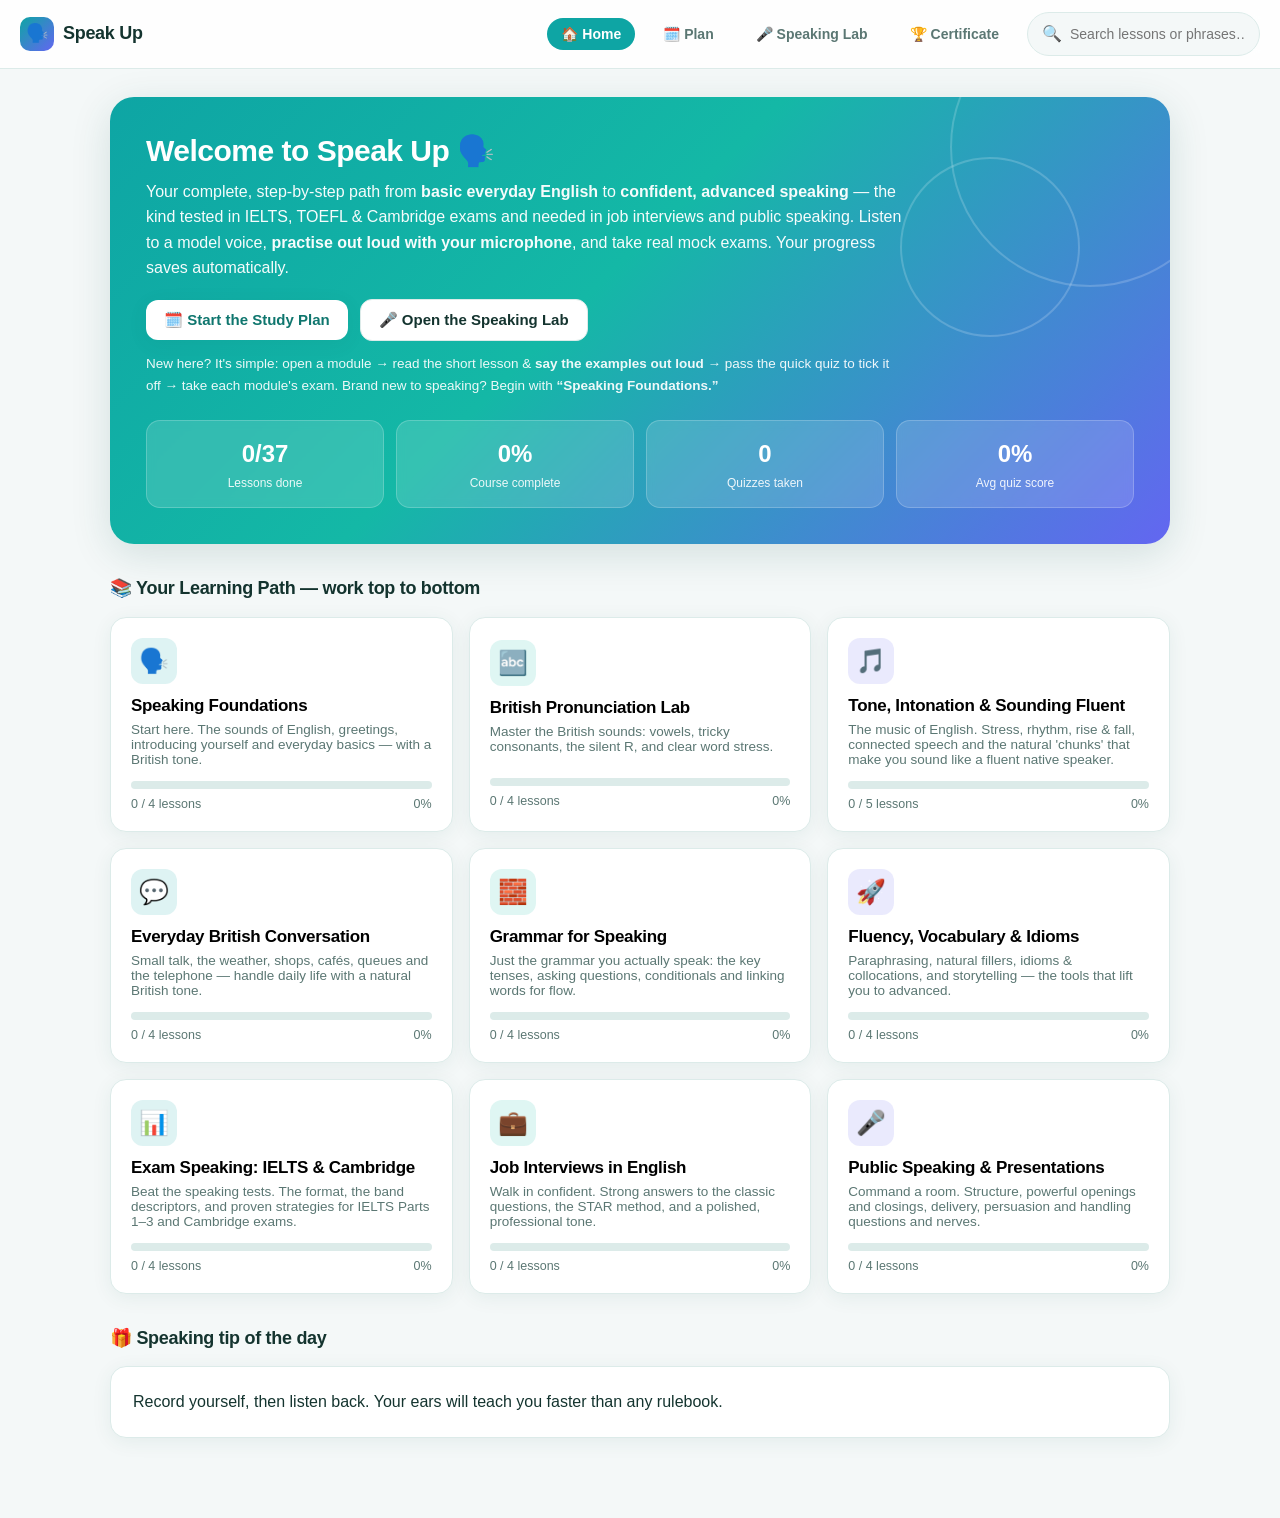
==== commit 0cc3517a: "QA pass: fix recorder leak, add slow-listen, mic/TTS guard, reset progress Full audit of the English" ====
--- a/english-speaking-academy/index.html
+++ b/english-speaking-academy/index.html
@@ -1934,13 +1934,19 @@
       <div class="sc-target">“${escapeHtml(target)}”</div>
       <div class="sc-hint">${escapeHtml(hint)}</div>
       <div class="sc-controls">
-        <button class="say" data-say="${escapeHtml(target)}">🔊 Listen</button>
+        <button class="say sc-listen">🔊 Listen</button>
+        <button class="say sc-slow">🐢 Slow</button>
         <button class="mic-btn">🎤 Speak &amp; check</button>
       </div>
       <div class="sc-out"></div>
-      ${speechRecognitionSupported ? "" : `<div class="unsupported">🎙️ Live mic scoring needs Chrome or Edge. You can still tap <b>Listen</b> and practise out loud — compare yourself to the model.</div>`}
+      ${speechRecognitionSupported ? "" : `<div class="unsupported">🎙️ Live mic scoring needs Chrome or Edge. You can still tap <b>Listen</b> / <b>Slow</b> and practise out loud — compare yourself to the model.</div>`}
     `;
-    el.querySelector(".say").onclick = (e) => speak(target, 0.92, e.currentTarget);
+    // Wire directly (and mark wired) so the generic enhancer never double-binds these.
+    const listenBtn = el.querySelector(".sc-listen");
+    const slowBtn = el.querySelector(".sc-slow");
+    listenBtn.dataset.wired = slowBtn.dataset.wired = "1";
+    listenBtn.onclick = (e) => speak(target, 0.92, e.currentTarget);
+    slowBtn.onclick = (e) => speak(target, 0.6, e.currentTarget);
     const micBtn = el.querySelector(".mic-btn");
     const out = el.querySelector(".sc-out");
     if (!speechRecognitionSupported) { micBtn.disabled = true; micBtn.style.opacity = .5; return; }
@@ -1948,6 +1954,7 @@
     let rec = null, listening = false;
     micBtn.onclick = () => {
       if (listening && rec) { rec.stop(); return; }
+      if (TTS) TTS.cancel();   // never let the mic pick up the model voice
       rec = new SR();
       rec.lang = "en-GB"; rec.interimResults = false; rec.maxAlternatives = 1;
       listening = true; micBtn.classList.add("listening"); micBtn.textContent = "● Listening… (tap to stop)";
@@ -2400,15 +2407,15 @@
           cleanup(); return;
         }
         if (!navigator.mediaDevices || !window.MediaRecorder) {
-          playback.innerHTML = `<div class="unsupported">Recording needs Chrome/Edge with microphone permission. You can still use the on-screen timer: tap “Hear the question”, then practise speaking aloud.</div>`;
-          // fall back to a plain timer
-          recordBtn.innerHTML = "▶️ Start timer";
+          playback.innerHTML = `<div class="unsupported">Recording isn't available in this browser. Use the on-screen timer instead: tap “Hear the question”, then practise speaking aloud against the clock.</div>`;
+          // fall back to a plain timer — and start it straight away on this click
           recordBtn.onclick = () => {
             if (tick) { clearInterval(tick); tick = null; recordBtn.innerHTML = "▶️ Start timer"; return; }
-            seconds = 0; timerEl.textContent = "0:00";
+            seconds = 0; timerEl.textContent = "0:00"; timerEl.classList.remove("warn");
             tick = setInterval(() => { seconds++; timerEl.textContent = fmt(seconds); if (p.speak && seconds >= p.speak) timerEl.classList.add("warn"); }, 1000);
             recordBtn.innerHTML = "⏹ Stop timer";
           };
+          recordBtn.onclick();
           return;
         }
         try {
@@ -2471,7 +2478,9 @@
 
     window.SUA._mtNext = () => { cleanup(); if (step < test.prompts.length - 1) { step++; drawPrompt(); } else { step = test.prompts.length; drawRubric(); } };
     window.SUA._mtPrev = () => { cleanup(); if (step > 0) { step--; drawPrompt(); } };
-    window.addEventListener("hashchange", cleanup, { once: true });
+    // On leaving the mock entirely: stop the mic AND free the recorded audio blobs.
+    function disposeAll() { cleanup(); recordings.forEach(r => { if (r && r.url) { try { URL.revokeObjectURL(r.url); } catch (e) {} } }); }
+    window.addEventListener("hashchange", disposeAll, { once: true });
 
     drawPrompt();
     window.scrollTo(0, 0);
@@ -2523,6 +2532,11 @@
 
       <div class="section-title">Module-by-module status</div>
       ${moduleStatus}
+
+      <div style="margin-top:26px;text-align:center">
+        <button class="btn ghost" onclick="SUA._resetProgress()" style="color:var(--bad)">↺ Reset all progress</button>
+        <div style="color:var(--ink-soft);font-size:12.5px;margin-top:6px">Clears every lesson, quiz, exam and your certificate on this device. This can't be undone.</div>
+      </div>
     `;
     window.scrollTo(0, 0);
   }
@@ -2606,6 +2620,13 @@
     completeLesson(mId, lId) { markDone(lId); celebrate(); toast("Lesson complete! Progress saved ✓"); setTimeout(() => go("module/" + mId), 700); },
     clearSearch() { searchInput.value = ""; go(""); },
     speak,
+    _resetProgress() {
+      if (!window.confirm("Reset ALL progress on this device? Lessons, quizzes, exams and your certificate will be cleared. This cannot be undone.")) return;
+      progress = { done: {}, quiz: {}, exam: {}, lab: {}, best: {}, name: progress.name || "" };
+      saveProgress(progress);
+      toast("Progress reset — fresh start! ✨");
+      go("");
+    },
     _setName(v) { progress.name = v; saveProgress(progress); const el = document.getElementById("certNameDisplay"); if (el) el.textContent = v || "Your Name"; },
     _pick() {}, _submitQuiz() {}, _retryQuiz() {},
     _examPick() {}, _examSubmit() {}, _examRetry() {},
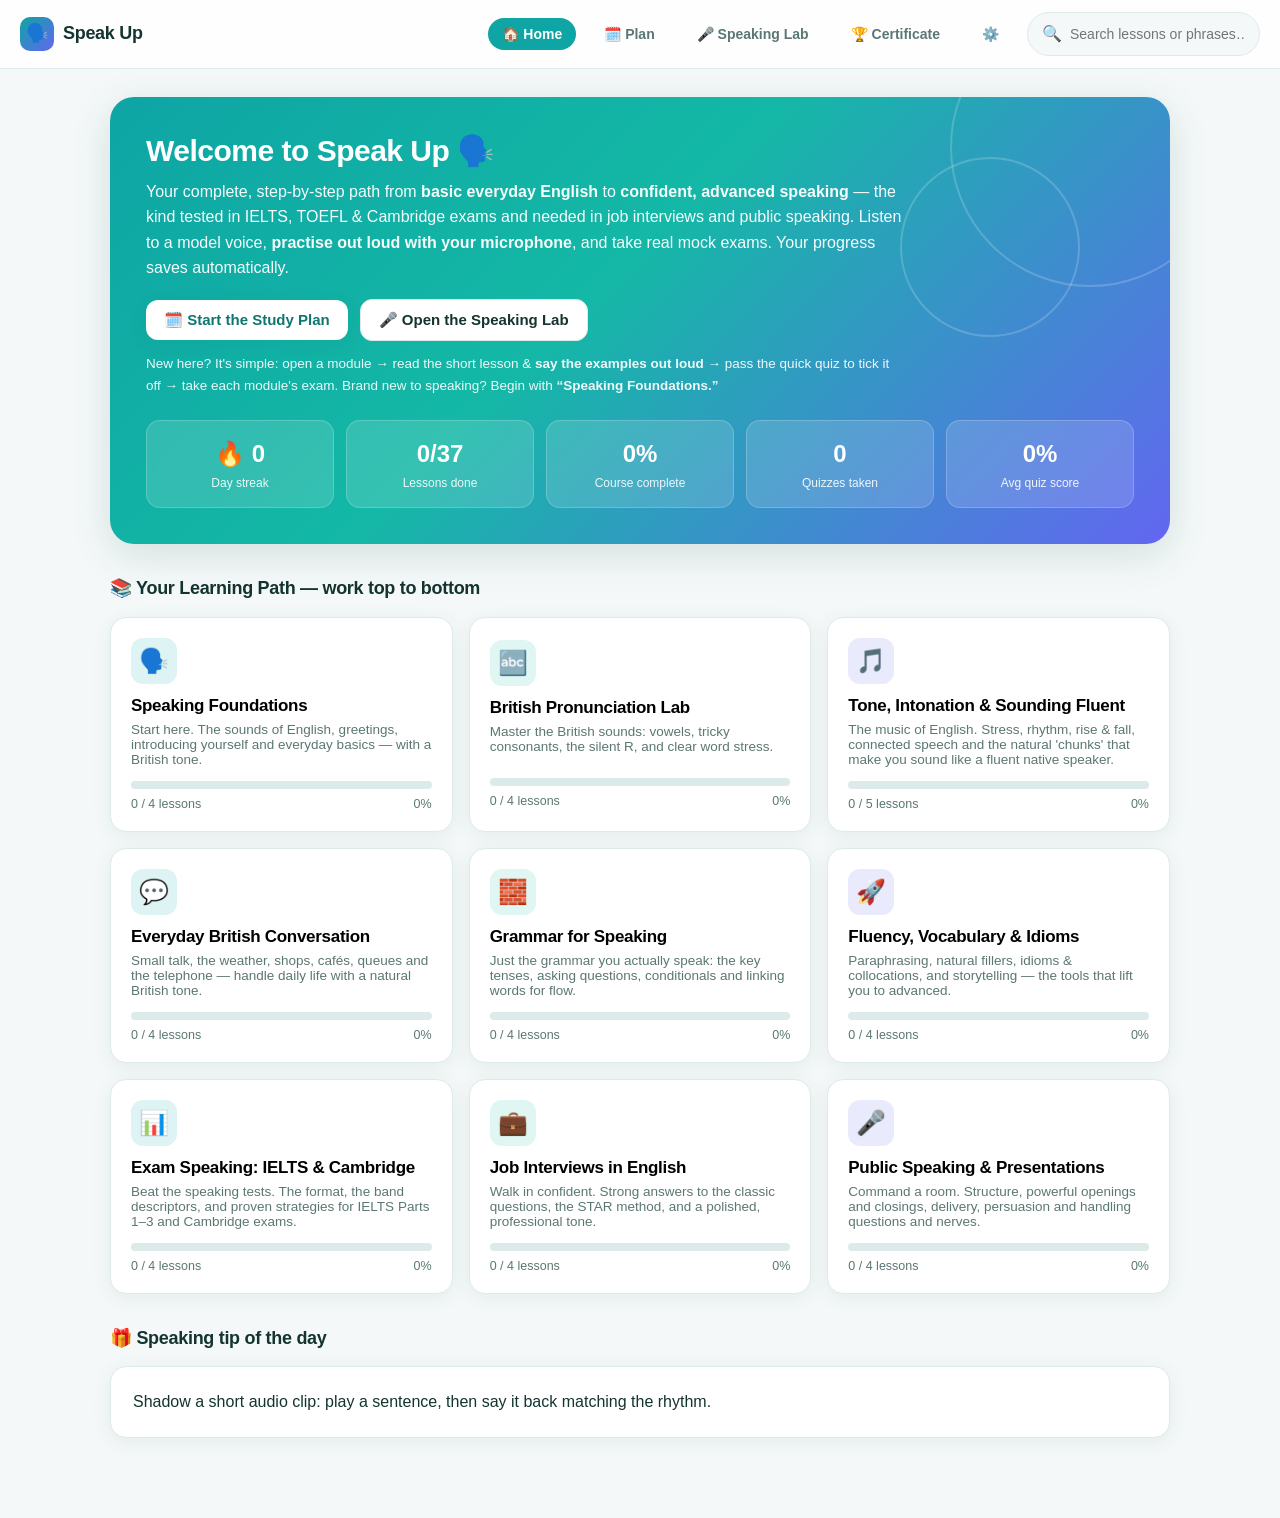
==== commit 0845a0cb: "Add record-and-compare, voice/speed Settings, and practice streak Make the tool fully capable for se" ====
--- a/english-speaking-academy/index.html
+++ b/english-speaking-academy/index.html
@@ -92,7 +92,7 @@
 .btn-row { display: flex; gap: 12px; flex-wrap: wrap; align-items: center; }
 
 .progress-summary {
-  display: grid; grid-template-columns: repeat(4, 1fr); gap: 12px; margin-top: 24px;
+  display: grid; grid-template-columns: repeat(auto-fit, minmax(96px, 1fr)); gap: 12px; margin-top: 24px;
 }
 .progress-summary .stat {
   background: rgba(255,255,255,.14); border: 1px solid rgba(255,255,255,.2);
@@ -222,6 +222,15 @@
 .mic-btn:hover { filter: brightness(1.07); }
 .mic-btn.listening { background: var(--bad); animation: pulse 1.1s infinite; }
 @keyframes pulse { 0%,100% { box-shadow: 0 0 0 0 rgba(239,68,68,.45); } 50% { box-shadow: 0 0 0 10px rgba(239,68,68,0); } }
+.rec-btn {
+  display: inline-flex; align-items: center; gap: 7px;
+  background: var(--card); color: var(--bad); border: 1.5px solid #fecaca;
+  border-radius: 12px; padding: 9px 15px; font-weight: 700; font-size: 14px;
+}
+.rec-btn:hover { background: #fef2f2; }
+.rec-btn.recording { background: var(--bad); color: #fff; border-color: var(--bad); animation: pulse 1.1s infinite; }
+.sc-rec { margin-top: 4px; }
+.sc-rec audio { margin-top: 4px; }
 .sc-result { margin-top: 12px; font-size: 14.5px; }
 .sc-heard { background: #fff; border: 1px solid var(--line); border-radius: 10px; padding: 8px 12px; margin-top: 8px; }
 .sc-heard .w-ok { color: var(--good); font-weight: 700; }
@@ -322,6 +331,7 @@
     <button class="nav-pill" data-nav="plan" onclick="SUA.go('plan')">🗓️ Plan</button>
     <button class="nav-pill" data-nav="lab" onclick="SUA.go('lab')">🎤 Speaking Lab</button>
     <button class="nav-pill" data-nav="certificate" onclick="SUA.go('certificate')">🏆 Certificate</button>
+    <button class="nav-pill" data-nav="settings" onclick="SUA.go('settings')" title="Voice & speed settings">⚙️</button>
     <label class="searchbox" title="Search lessons & phrases">
       🔍 <input id="search" type="text" placeholder="Search lessons or phrases…" autocomplete="off" />
     </label>
@@ -1847,15 +1857,28 @@
     try { localStorage.setItem(STORE_KEY, JSON.stringify(p)); } catch (e) {}
   }
   let progress = loadProgress();
-  // shape: { done:{lessonId}, quiz:{lessonId:pct}, exam:{moduleId:pct}, lab:{key:true}, best:{key:pct}, name }
+  // shape: { done, quiz, exam, lab, best, name, rate, voiceURI, streak, daysPracticed, lastDay }
   progress.done = progress.done || {};
   progress.quiz = progress.quiz || {};
   progress.exam = progress.exam || {};
   progress.lab  = progress.lab  || {};
   progress.best = progress.best || {};
+  progress.rate = progress.rate || 0.92;          // comfortable default speaking speed
+  progress.voiceURI = progress.voiceURI || null;  // chosen British voice (if any)
+
+  /* Daily practice streak — called whenever the learner completes something. */
+  function touchPractice() {
+    const today = new Date().toDateString();
+    if (progress.lastDay === today) return;
+    const yesterday = new Date(Date.now() - 86400000).toDateString();
+    progress.streak = (progress.lastDay === yesterday) ? (progress.streak || 0) + 1 : 1;
+    progress.daysPracticed = (progress.daysPracticed || 0) + 1;
+    progress.lastDay = today;
+    saveProgress(progress);
+  }
 
   function markDone(lessonId) {
-    if (!progress.done[lessonId]) { progress.done[lessonId] = true; saveProgress(progress); }
+    if (!progress.done[lessonId]) { progress.done[lessonId] = true; touchPractice(); saveProgress(progress); }
   }
   function setQuizScore(lessonId, pct) { progress.quiz[lessonId] = pct; saveProgress(progress); }
   function setBest(key, pct) { if (pct > (progress.best[key] || 0)) { progress.best[key] = pct; saveProgress(progress); } }
@@ -1879,20 +1902,25 @@
      SPEECH — text-to-speech (model pronunciation) + recognition (mic scoring)
      ========================================================================= */
   const TTS = window.speechSynthesis;
+  function englishVoices() {
+    const vs = (TTS && TTS.getVoices && TTS.getVoices()) || [];
+    return vs.filter(v => /^en/i.test(v.lang));
+  }
   function pickVoice() {
     if (!TTS) return null;
     const vs = TTS.getVoices() || [];
+    if (progress.voiceURI) { const saved = vs.find(v => v.voiceURI === progress.voiceURI); if (saved) return saved; }
     return vs.find(v => /en[-_]GB/i.test(v.lang)) || vs.find(v => /en[-_]US/i.test(v.lang)) || vs.find(v => /^en/i.test(v.lang)) || null;
   }
   if (TTS && typeof TTS.onvoiceschanged !== "undefined") { TTS.onvoiceschanged = pickVoice; }
 
   function speak(text, rate, btn) {
-    if (!TTS) { toast("🔇 Your browser can't read text aloud. Try Chrome or Edge."); return; }
+    if (!TTS) { toast("🔇 This browser can't read text aloud. Try Chrome, Edge or Safari."); return; }
     TTS.cancel();
     const u = new SpeechSynthesisUtterance(text);
     const v = pickVoice(); if (v) u.voice = v;
     u.lang = (v && v.lang) || "en-GB";
-    u.rate = rate || 0.95;
+    u.rate = rate || progress.rate || 0.92;
     if (btn) {
       btn.classList.add("speaking");
       u.onend = u.onerror = () => btn.classList.remove("speaking");
@@ -1902,6 +1930,13 @@
 
   const SR = window.SpeechRecognition || window.webkitSpeechRecognition;
   const speechRecognitionSupported = !!SR;
+
+  // Audio recording (works in Chrome, Edge, Safari & Firefox) — for record-and-compare.
+  const recordSupported = !!(window.navigator && navigator.mediaDevices && navigator.mediaDevices.getUserMedia && window.MediaRecorder);
+  let activeRecorder = null;   // only one microphone recording at a time, app-wide
+  function stopActiveRecorder() {
+    if (activeRecorder && activeRecorder.state === "recording") { try { activeRecorder.stop(); } catch (e) {} }
+  }
 
   function normalizeWords(s) {
     return String(s).toLowerCase().replace(/[^a-z0-9'\s]/g, " ").split(/\s+/).filter(Boolean);
@@ -1926,34 +1961,70 @@
     return { pct, target: t, heardSet: new Set(h) };
   }
 
-  /* Speak & Check widget — learner reads a target sentence; we score it. */
+  /* Speak & Check widget — learner reads a target sentence; we score it and/or
+     let them record themselves and compare with the model. */
   function mountSpeakCheck(el) {
     const target = el.getAttribute("data-target") || "";
-    const hint = el.getAttribute("data-hint") || "Tap the mic, then say the sentence clearly.";
+    const hint = el.getAttribute("data-hint") || "Listen, then say it — tap the mic to be scored, or record yourself to compare.";
     el.innerHTML = `
       <div class="sc-target">“${escapeHtml(target)}”</div>
       <div class="sc-hint">${escapeHtml(hint)}</div>
       <div class="sc-controls">
         <button class="say sc-listen">🔊 Listen</button>
         <button class="say sc-slow">🐢 Slow</button>
-        <button class="mic-btn">🎤 Speak &amp; check</button>
+        ${speechRecognitionSupported ? `<button class="mic-btn sc-mic">🎤 Speak &amp; check</button>` : ""}
+        ${recordSupported ? `<button class="rec-btn sc-record">🔴 Record &amp; compare</button>` : ""}
       </div>
       <div class="sc-out"></div>
-      ${speechRecognitionSupported ? "" : `<div class="unsupported">🎙️ Live mic scoring needs Chrome or Edge. You can still tap <b>Listen</b> / <b>Slow</b> and practise out loud — compare yourself to the model.</div>`}
+      <div class="sc-rec"></div>
+      ${(!speechRecognitionSupported && !recordSupported) ? `<div class="unsupported">🎙️ Speaking practice with the microphone needs a modern browser (Chrome, Edge or Safari). You can still tap <b>Listen</b> / <b>Slow</b> and practise out loud.</div>`
+        : (!speechRecognitionSupported ? `<div class="unsupported">💡 Instant scoring works best in Chrome or Edge. Here you can <b>record &amp; compare</b> yourself against the model — listen to both and match the rhythm.</div>` : "")}
     `;
     // Wire directly (and mark wired) so the generic enhancer never double-binds these.
     const listenBtn = el.querySelector(".sc-listen");
     const slowBtn = el.querySelector(".sc-slow");
     listenBtn.dataset.wired = slowBtn.dataset.wired = "1";
-    listenBtn.onclick = (e) => speak(target, 0.92, e.currentTarget);
-    slowBtn.onclick = (e) => speak(target, 0.6, e.currentTarget);
-    const micBtn = el.querySelector(".mic-btn");
+    listenBtn.onclick = (e) => speak(target, null, e.currentTarget);
+    slowBtn.onclick = (e) => speak(target, 0.55, e.currentTarget);
     const out = el.querySelector(".sc-out");
-    if (!speechRecognitionSupported) { micBtn.disabled = true; micBtn.style.opacity = .5; return; }
+
+    // ---- Record & compare (all modern browsers) ----
+    const recBtn = el.querySelector(".sc-record");
+    if (recBtn) {
+      const recArea = el.querySelector(".sc-rec");
+      let myRecorder = null, myUrl = null;
+      recBtn.onclick = async () => {
+        if (myRecorder && myRecorder.state === "recording") { myRecorder.stop(); return; }
+        stopActiveRecorder();
+        if (TTS) TTS.cancel();
+        let stream;
+        try { stream = await navigator.mediaDevices.getUserMedia({ audio: true }); }
+        catch (e) { recArea.innerHTML = `<div class="unsupported">Microphone blocked. Allow mic access in your browser to record.</div>`; return; }
+        const chunks = [];
+        myRecorder = new MediaRecorder(stream); activeRecorder = myRecorder;
+        myRecorder.ondataavailable = e => { if (e.data.size) chunks.push(e.data); };
+        myRecorder.onstop = () => {
+          stream.getTracks().forEach(t => t.stop());
+          if (myUrl) { try { URL.revokeObjectURL(myUrl); } catch (e) {} }
+          const blob = new Blob(chunks, { type: chunks[0] ? chunks[0].type : "audio/webm" });
+          myUrl = URL.createObjectURL(blob);
+          recArea.innerHTML = `<div style="font-size:13px;color:var(--ink-soft);margin:8px 0 2px">▶️ Your recording — play it, then tap <b>🔊 Listen</b> to compare your rhythm with the model:</div><audio controls src="${myUrl}"></audio>`;
+          recBtn.classList.remove("recording"); recBtn.innerHTML = "🔴 Record again";
+          if (activeRecorder === myRecorder) activeRecorder = null;
+        };
+        myRecorder.start();
+        recBtn.classList.add("recording"); recBtn.innerHTML = `<span class="rec-dot"></span> Stop`;
+      };
+    }
+
+    // ---- Speak & check (instant scoring; Chrome/Edge) ----
+    const micBtn = el.querySelector(".sc-mic");
+    if (!micBtn) return;
 
     let rec = null, listening = false;
     micBtn.onclick = () => {
       if (listening && rec) { rec.stop(); return; }
+      stopActiveRecorder();    // don't run scoring and recording at once
       if (TTS) TTS.cancel();   // never let the mic pick up the model voice
       rec = new SR();
       rec.lang = "en-GB"; rec.interimResults = false; rec.maxAlternatives = 1;
@@ -1983,7 +2054,7 @@
   function enhanceSpeaking(root) {
     (root || app).querySelectorAll(".say").forEach(btn => {
       if (btn.dataset.wired) return; btn.dataset.wired = "1";
-      btn.onclick = (e) => speak(btn.getAttribute("data-say"), 0.95, e.currentTarget);
+      btn.onclick = (e) => speak(btn.getAttribute("data-say"), null, e.currentTarget);
     });
     (root || app).querySelectorAll(".speakcheck").forEach(el => {
       if (el.dataset.wired) return; el.dataset.wired = "1"; mountSpeakCheck(el);
@@ -2038,6 +2109,7 @@
         </div>
         <p style="opacity:.92;font-size:13.5px;margin-top:12px">New here? It's simple: open a module → read the short lesson &amp; <b>say the examples out loud</b> → pass the quick quiz to tick it off → take each module's exam. Brand new to speaking? Begin with <b>“Speaking Foundations.”</b></p>
         <div class="progress-summary">
+          <div class="stat"><div class="num">🔥 ${progress.streak || 0}</div><div class="lbl">Day streak</div></div>
           <div class="stat"><div class="num">${done}/${total}</div><div class="lbl">Lessons done</div></div>
           <div class="stat"><div class="num">${pct}%</div><div class="lbl">Course complete</div></div>
           <div class="stat"><div class="num">${quizzesTaken}</div><div class="lbl">Quizzes taken</div></div>
@@ -2466,7 +2538,7 @@
         const got = checks.filter(c => c.checked).length;
         const pctv = Math.round((got / checks.length) * 100);
         setBest("mock_" + key, pctv);
-        progress.lab["mock_" + key] = true; saveProgress(progress);
+        progress.lab["mock_" + key] = true; touchPractice(); saveProgress(progress);
         const band = test.band ? test.band(pctv) : "";
         const cls = pctv >= 80 ? "pass" : "fail";
         document.getElementById("mt-score").innerHTML =
@@ -2538,6 +2610,57 @@
         <div style="color:var(--ink-soft);font-size:12.5px;margin-top:6px">Clears every lesson, quiz, exam and your certificate on this device. This can't be undone.</div>
       </div>
     `;
+    window.scrollTo(0, 0);
+  }
+
+  /* ---------- Settings (British voice + speaking speed) ---------- */
+  function renderSettings() {
+    const voices = englishVoices();
+    const gb = voices.filter(v => /en[-_]GB/i.test(v.lang));
+    const others = voices.filter(v => !/en[-_]GB/i.test(v.lang));
+    const opt = (v) => `<option value="${escapeHtml(v.voiceURI)}" ${progress.voiceURI === v.voiceURI ? "selected" : ""}>${escapeHtml(v.name)} (${escapeHtml(v.lang)})</option>`;
+    const voiceSelect = !TTS ? `<div class="unsupported">This browser can't speak text aloud. Try Chrome, Edge or Safari to use the model voice.</div>`
+      : !voices.length ? `<div class="unsupported">No English voices found yet — they sometimes load a moment after the page. Reopen Settings if the list is empty.</div>`
+      : `<select id="voiceSel" onchange="SUA._setVoice(this.value)" style="width:100%;max-width:460px;padding:10px 12px;border:1px solid var(--line);border-radius:10px;font-size:15px">
+            <option value="">Auto — best British voice available</option>
+            ${gb.length ? `<optgroup label="British English (recommended)">${gb.map(opt).join("")}</optgroup>` : ""}
+            ${others.length ? `<optgroup label="Other English voices">${others.map(opt).join("")}</optgroup>` : ""}
+         </select>
+         ${gb.length ? "" : `<div class="sc-hint" style="margin-top:8px">💡 No dedicated British voice is installed on this device. On Windows/Android you can add an “English (United Kingdom)” voice in your system speech settings for the most authentic accent.</div>`}`;
+
+    const rates = [["🐢 Slower", 0.72], ["💬 Comfortable", 0.92], ["🗣️ Native pace", 1.0]];
+    const rateBtns = rates.map(([label, r]) =>
+      `<button class="btn ${Math.abs((progress.rate || 0.92) - r) < 0.001 ? "" : "ghost"}" onclick="SUA._setRate(${r})">${label}</button>`).join(" ");
+
+    app.innerHTML = `
+      <a class="back-link" onclick="SUA.go('')">‹ Back to dashboard</a>
+      <div class="module-head"><div class="icon" style="background:#6366f122;color:#6366f1">⚙️</div>
+        <div><h1>Settings</h1><div style="color:var(--ink-soft)">Tune the model voice and speed to train your British accent and tone.</div></div></div>
+
+      <div class="reader" style="margin-top:16px">
+        <h3 style="margin-top:0">🔊 Model voice</h3>
+        <p style="color:var(--ink-soft);font-size:14px">Choose the British voice you'd like to learn from. It's used for every 🔊 Listen button across the app.</p>
+        ${voiceSelect}
+        <div class="btn-row" style="margin-top:14px"><button class="btn ghost" onclick="SUA._testVoice()">▶️ Test the voice</button></div>
+
+        <h3>⏱️ Speaking speed</h3>
+        <p style="color:var(--ink-soft);font-size:14px">How fast the model voice talks. Start slower to catch every sound, then build up to native pace. (The 🐢 Slow button on practice cards is always extra-slow.)</p>
+        <div class="btn-row">${rateBtns}</div>
+
+        <h3>🎯 Try it</h3>
+        <div class="speakcheck" data-target="Lovely weather we're having, isn't it?"></div>
+      </div>
+
+      <div class="reader" style="margin-top:16px">
+        <h3 style="margin-top:0">📈 Your practice</h3>
+        <p style="margin:0;color:var(--ink-soft)">🔥 Current streak: <b>${progress.streak || 0}</b> day(s) · Total days practised: <b>${progress.daysPracticed || 0}</b></p>
+        <div class="btn-row" style="margin-top:14px">
+          <button class="btn ghost" onclick="SUA.go('certificate')">View certificate &amp; progress ›</button>
+          <button class="btn ghost" style="color:var(--bad)" onclick="SUA._resetProgress()">↺ Reset all progress</button>
+        </div>
+      </div>
+    `;
+    enhanceSpeaking(app);
     window.scrollTo(0, 0);
   }
 
@@ -2628,6 +2751,9 @@
       go("");
     },
     _setName(v) { progress.name = v; saveProgress(progress); const el = document.getElementById("certNameDisplay"); if (el) el.textContent = v || "Your Name"; },
+    _setVoice(uri) { progress.voiceURI = uri || null; saveProgress(progress); speak("Hello, this is the voice you'll learn with."); },
+    _setRate(r) { progress.rate = parseFloat(r) || 0.92; saveProgress(progress); renderSettings(); speak("This is how fast I'll speak."); },
+    _testVoice() { speak("Lovely weather we're having, isn't it? Let's practise speaking English together."); },
     _pick() {}, _submitQuiz() {}, _retryQuiz() {},
     _examPick() {}, _examSubmit() {}, _examRetry() {},
     _mtNext() {}, _mtPrev() {}, _mtScore() {}
@@ -2644,6 +2770,7 @@
     else if (parts[0] === "plan") renderPlan();
     else if (parts[0] === "lab") renderLab(parts[1]);
     else if (parts[0] === "certificate") renderCertificate();
+    else if (parts[0] === "settings") renderSettings();
     else renderNotFound();
     updateNav();
   }
@@ -2654,6 +2781,7 @@
     if (h.includes("lab")) current = "lab";
     else if (h.includes("plan")) current = "plan";
     else if (h.includes("certificate")) current = "certificate";
+    else if (h.includes("settings")) current = "settings";
     document.querySelectorAll("[data-nav]").forEach(el => {
       el.classList.toggle("active", el.getAttribute("data-nav") === current && !searchInput.value.trim());
     });
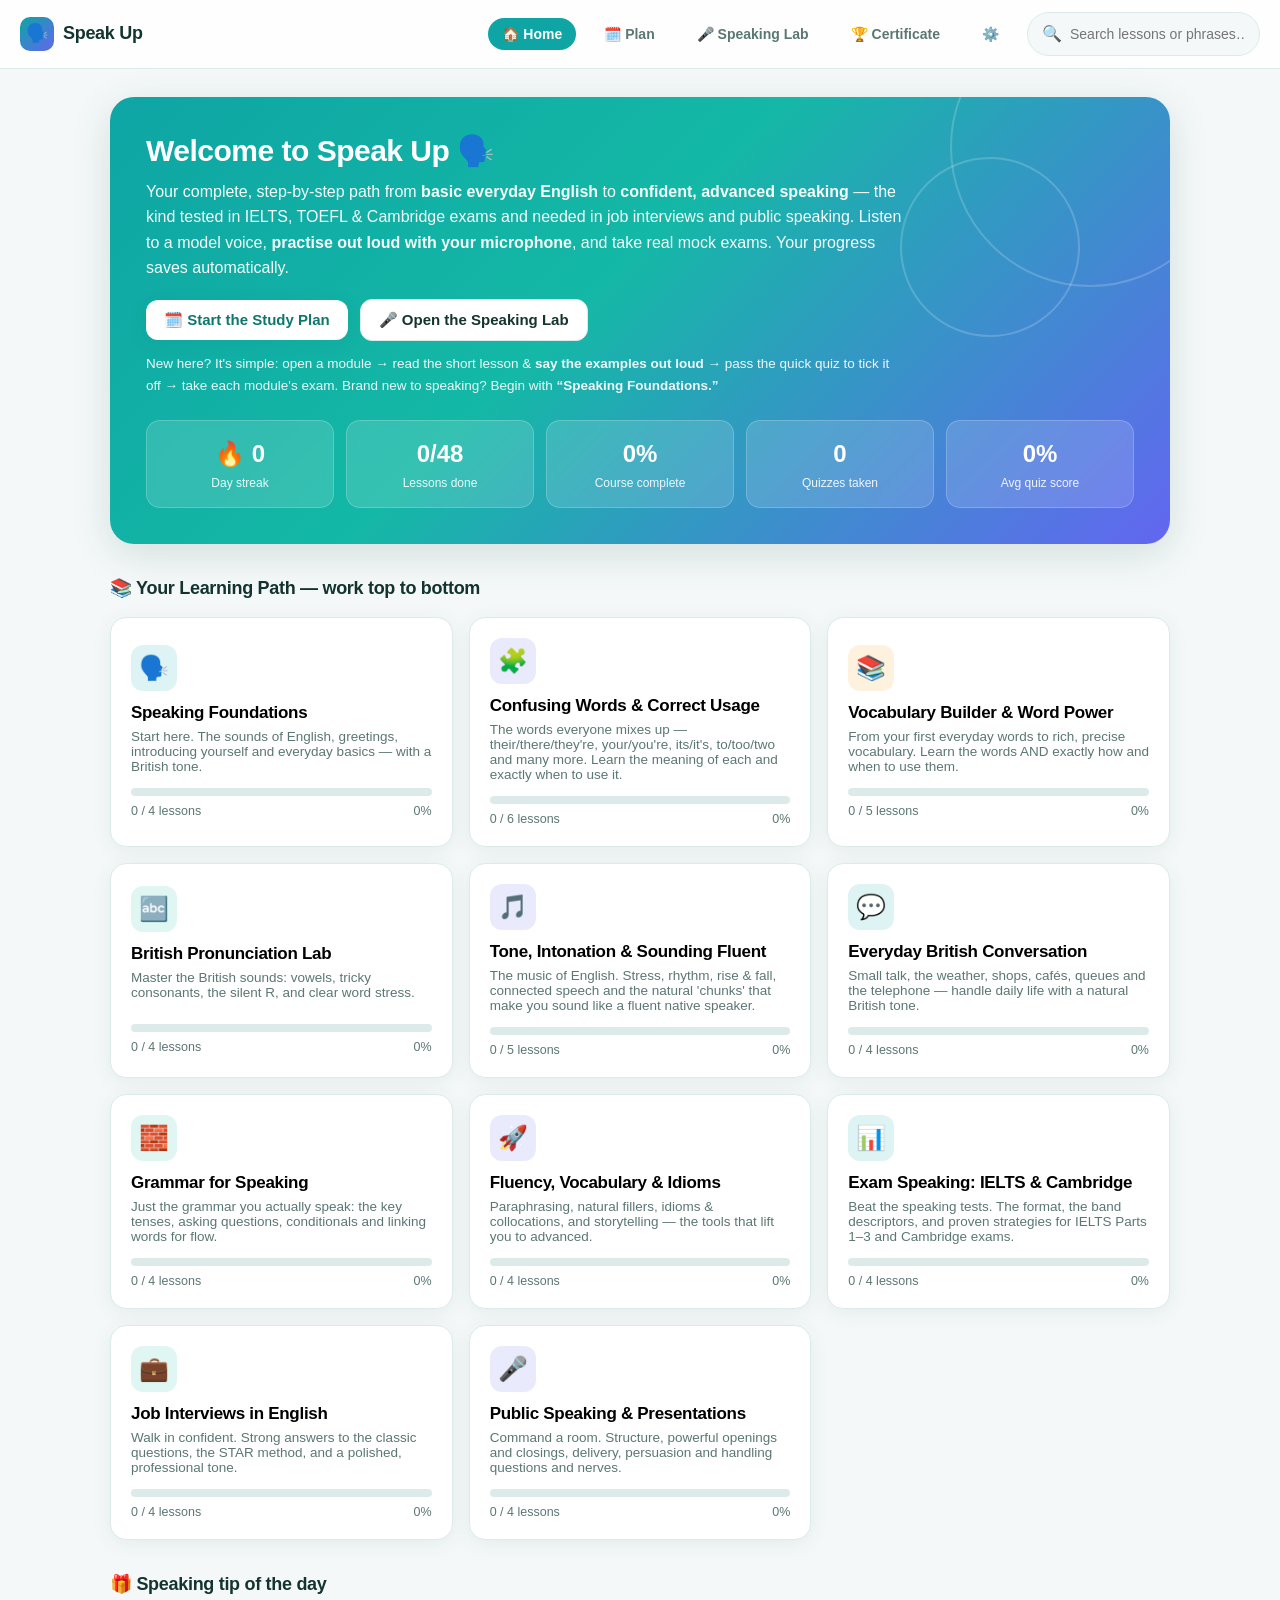
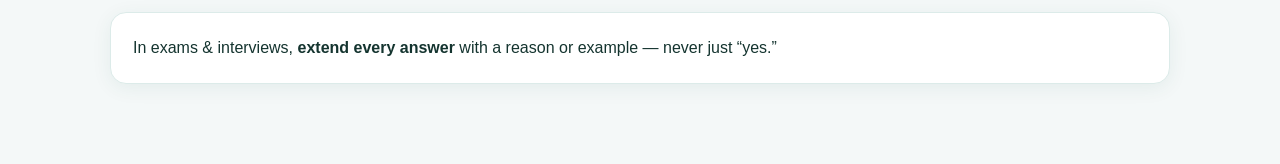
==== commit c23f0b86: "feat(english-academy): add Confusing Words & Vocabulary Builder modules Two new Basic->Advanced modu" ====
--- a/english-speaking-academy/index.html
+++ b/english-speaking-academy/index.html
@@ -361,19 +361,20 @@
      STUDY PLAN — a guided, week-by-week path from basic to advanced.
      ====================================================================== */
   studyPlan: {
-    title: "10-Week Speaking Plan (Basic → Advanced)",
-    intro: "Do a little every day. Aim for ~20 minutes: read a short lesson, say every example out loud (tap 🔊 first, then copy it), pass the quiz, and finish each week in the Speaking Lab. By week 10 you'll handle interviews, exams and public speaking with a confident British tone.",
+    title: "11-Week Speaking Plan (Basic → Advanced)",
+    intro: "Do a little every day. Aim for ~20 minutes: read a short lesson, say every example out loud (tap 🔊 first, then copy it), pass the quiz, and finish each week in the Speaking Lab. You'll start with the everyday words and the classic mix-ups (their/there/they're), then build all the way up — by week 11 you'll handle interviews, exams and public speaking with a confident British tone.",
     days: [
-      { day: 1,  focus: "Get started: sounds, greetings & introducing yourself", lessons: ["f1", "f2", "f3"] },
-      { day: 2,  focus: "Everyday basics + start British pronunciation",          lessons: ["f4", "p1", "p2"] },
-      { day: 3,  focus: "British sounds: vowels, consonants & the silent R",       lessons: ["p3", "p4"] },
-      { day: 4,  focus: "Tone & music of English: stress and rhythm",              lessons: ["t1", "t2"] },
-      { day: 5,  focus: "Intonation, connected speech & sounding natural",         lessons: ["t3", "t4", "t5"] },
-      { day: 6,  focus: "Everyday British conversation & small talk",              lessons: ["c1", "c2", "c3"] },
-      { day: 7,  focus: "On the phone + grammar you actually speak",               lessons: ["c4", "g1", "g2"] },
-      { day: 8,  focus: "Questions, conditionals & linking your ideas",            lessons: ["g3", "g4", "x1"] },
-      { day: 9,  focus: "Fluency tools, idioms & telling a good story",            lessons: ["x2", "x3", "x4"] },
-      { day: 10, focus: "Exams & the working world: IELTS, interviews, presenting", lessons: ["i1", "i2", "j1", "s1"] }
+      { day: 1,  focus: "Get started: sounds, greetings & your first everyday words", lessons: ["f1", "f2", "f3", "v1"] },
+      { day: 2,  focus: "Everyday basics + the famous their/there/they're",          lessons: ["f4", "w1", "w2"] },
+      { day: 3,  focus: "More word mix-ups + describing things",                     lessons: ["w3", "w4", "v2"] },
+      { day: 4,  focus: "Start British pronunciation: vowels & the long /ɑː/",       lessons: ["p1", "p2", "p3"] },
+      { day: 5,  focus: "British sounds & confusing meaning twins",                  lessons: ["p4", "w5", "w6"] },
+      { day: 6,  focus: "Tone & music of English + words that go together",          lessons: ["t1", "t2", "v3"] },
+      { day: 7,  focus: "Intonation, connected speech & phrasal verbs",              lessons: ["t3", "t4", "t5", "v4"] },
+      { day: 8,  focus: "Everyday British conversation & small talk",                lessons: ["c1", "c2", "c3", "c4"] },
+      { day: 9,  focus: "Grammar you speak + precise, advanced vocabulary",          lessons: ["g1", "g2", "g3", "g4", "v5"] },
+      { day: 10, focus: "Fluency, idioms & storytelling",                            lessons: ["x1", "x2", "x3", "x4"] },
+      { day: 11, focus: "Exams & the working world: IELTS, interviews, presenting",  lessons: ["i1", "i2", "j1", "s1"] }
     ]
   },
 
@@ -720,6 +721,455 @@
       ]
     },
 
+    /* ----- 1b. CONFUSING WORDS & CORRECT USAGE ----------------------------- */
+    {
+      id: "words", icon: "🧩", color: "#6366f1",
+      title: "Confusing Words & Correct Usage",
+      blurb: "The words everyone mixes up — their/there/they're, your/you're, its/it's, to/too/two and many more. Learn the meaning of each and exactly when to use it.",
+      lessons: [
+        {
+          id: "w1", level: "Basic", minutes: 9,
+          title: "there · their · they're (the famous three)",
+          content: `
+            <p>These three sound <b>exactly the same</b> when spoken, but they mean completely different things. Getting them right is one of the clearest signs of a careful English user. Let's make it simple.</p>
+            <h3>1. <span style="color:#6366f1">there</span> — a place, or "it exists"</h3>
+            <p>Think of the word <b>here</b> hiding inside <b>t-here</b>. It points to a place, or starts a sentence about something existing.</p>
+            <ul>
+              <li><button class="say" data-say="The cafe is over there, next to the bank.">🔊</button> "The cafe is over <b>there</b>, next to the bank." (a place)</li>
+              <li><button class="say" data-say="There is a problem with my order.">🔊</button> "<b>There</b> is a problem with my order." (it exists)</li>
+            </ul>
+            <h3>2. <span style="color:#6366f1">their</span> — belonging to them</h3>
+            <p>It shows possession (like <i>my, your, our</i>). Tip: it has the word <b>heir</b> inside (an heir owns things).</p>
+            <ul>
+              <li><button class="say" data-say="The students forgot their books.">🔊</button> "The students forgot <b>their</b> books." (the books belong to them)</li>
+              <li><button class="say" data-say="My neighbours painted their front door blue.">🔊</button> "My neighbours painted <b>their</b> front door blue."</li>
+            </ul>
+            <h3>3. <span style="color:#6366f1">they're</span> — short for "they are"</h3>
+            <p>The apostrophe means letters are missing. If you can replace it with <b>"they are"</b>, this is the one.</p>
+            <ul>
+              <li><button class="say" data-say="They're going to be late.">🔊</button> "<b>They're</b> going to be late." (= they are going)</li>
+              <li><button class="say" data-say="I like them because they're so friendly.">🔊</button> "I like them because <b>they're</b> so friendly." (= they are)</li>
+            </ul>
+            <h3>The quick test</h3>
+            <blockquote>Try saying <b>"they are"</b> in the sentence. If it fits → <b>they're</b>. If not, ask: is it a <b>place / exists</b> (there) or does something <b>belong to them</b> (their)?</blockquote>
+            <h3>Say all three correctly</h3>
+            <div class="speakcheck" data-target="They're putting their bags over there."></div>`,
+          tips: [
+            "they're = they are. Always. If 'they are' doesn't fit, it's not this one.",
+            "there has 'here' in it — both are about place.",
+            "their = belonging to them (their car, their idea, their fault)."
+          ],
+          practice: "Say this sentence aloud three times and notice how all three sound identical but mean different things: <button class=\"say\" data-say=\"They're sure their keys are over there.\">🔊 Listen</button> “They're sure their keys are over there.”",
+          quiz: [
+            { q: "Choose the correct sentence:", choices: ["Their going to the park.", "They're going to the park.", "There going to the park.", "Theyre going to the park."], answer: 1 },
+            { q: "“___ house is the green one.” (belongs to them)", choices: ["There", "They're", "Their", "Theyr"], answer: 2 },
+            { q: "“Is ___ any milk left?” (it exists)", choices: ["their", "they're", "there", "thair"], answer: 2 },
+            { q: "Which is the quick test for 'they're'?", choices: ["Does it name a place?", "Can you replace it with 'they are'?", "Does it own something?", "Is it plural?"], answer: 1 }
+          ]
+        },
+        {
+          id: "w2", level: "Basic", minutes: 8,
+          title: "your · you're  and  its · it's",
+          content: `
+            <p>Two more pairs that trip up even native speakers. The rule is the same each time: <b>the apostrophe means two words squashed together.</b></p>
+            <h3>your vs you're</h3>
+            <ul>
+              <li><b>your</b> = belonging to you. <button class="say" data-say="Is this your coat?">🔊</button> "Is this <b>your</b> coat?"</li>
+              <li><b>you're</b> = you are. <button class="say" data-say="You're very kind.">🔊</button> "<b>You're</b> very kind." (= you are very kind)</li>
+            </ul>
+            <p><b>Test:</b> say "you are". Fits? Use <b>you're</b>. Doesn't fit? Use <b>your</b>.</p>
+            <div class="ex">"<b>You're</b> going to love <b>your</b> new job." <button class="say" data-say="You're going to love your new job.">🔊</button></div>
+            <h3>its vs it's</h3>
+            <p>This one feels backwards, so learn it carefully:</p>
+            <ul>
+              <li><b>it's</b> = it is / it has. <button class="say" data-say="It's raining again.">🔊</button> "<b>It's</b> raining." (= it is raining)</li>
+              <li><b>its</b> = belonging to it. <button class="say" data-say="The dog wagged its tail.">🔊</button> "The dog wagged <b>its</b> tail." (the tail belongs to it)</li>
+            </ul>
+            <blockquote>Remember: <b>it's</b> ALWAYS means "it is" or "it has". If you can't say "it is", drop the apostrophe → <b>its</b>.</blockquote>
+            <h3>Your turn</h3>
+            <div class="speakcheck" data-target="You're sure it's going to rain, so bring your umbrella."></div>`,
+          tips: [
+            "Apostrophe = missing letters. you're = you (a)re. it's = it (i)s.",
+            "No apostrophe for possession here: your, its (like his, hers — none of those have apostrophes).",
+            "When unsure, say the full words 'you are' / 'it is' in your head."
+          ],
+          practice: "Read aloud, choosing in your head why each word is right: <button class=\"say\" data-say=\"You're right that your phone is great, but its battery is weak and it's getting old.\">🔊 Listen</button> “You're right that your phone is great, but its battery is weak and it's getting old.”",
+          quiz: [
+            { q: "“___ welcome to stay for dinner.”", choices: ["Your", "You're", "Yor", "Youre"], answer: 1 },
+            { q: "“The company changed ___ logo.” (belongs to it)", choices: ["it's", "its", "its'", "it is"], answer: 1 },
+            { q: "“___ been a long day.” (= it has)", choices: ["Its", "It's", "Its'", "It"], answer: 1 },
+            { q: "Which never takes an apostrophe?", choices: ["it's meaning 'it is'", "you're meaning 'you are'", "its / your meaning belonging", "none of them"], answer: 2 }
+          ]
+        },
+        {
+          id: "w3", level: "Basic", minutes: 8,
+          title: "to · too · two  and  then · than",
+          content: `
+            <p>Tiny words, big difference. Once you see the pattern, you'll never mix them up.</p>
+            <h3>to · too · two</h3>
+            <table>
+              <tr><th>Word</th><th>Meaning</th><th>Example</th></tr>
+              <tr><td><b>to</b></td><td>direction, or before a verb</td><td>I'm going <b>to</b> work. / I want <b>to</b> sleep.</td></tr>
+              <tr><td><b>too</b></td><td>also, or "more than enough"</td><td>I'm coming <b>too</b>. / It's <b>too</b> hot.</td></tr>
+              <tr><td><b>two</b></td><td>the number 2</td><td>I have <b>two</b> sisters.</td></tr>
+            </table>
+            <p><button class="say" data-say="I want to buy two coffees, and a cake too.">🔊</button> "I want <b>to</b> buy <b>two</b> coffees, and a cake <b>too</b>."</p>
+            <p><b>Tip:</b> <b>too</b> has an extra 'o' — think "too much", an extra o for extra meaning (also / excessively).</p>
+            <h3>then vs than</h3>
+            <ul>
+              <li><b>then</b> = time / next (it has an 'e' like <b>tim<u>e</u></b>... or like "and th<b>e</b>n"). <button class="say" data-say="We had dinner, then we watched a film.">🔊</button> "We had dinner, <b>then</b> we watched a film."</li>
+              <li><b>than</b> = comparison. <button class="say" data-say="She is taller than her brother.">🔊</button> "She is taller <b>than</b> her brother."</li>
+            </ul>
+            <blockquote>If you're <b>comparing</b> two things (bigger, better, more, less) → <b>than</b>. If it's about <b>time / order</b> → <b>then</b>.</blockquote>
+            <div class="speakcheck" data-target="It's too cold to go out, so first we'll eat, then we'll decide."></div>`,
+          tips: [
+            "too = also / excessively (the extra 'o' = extra).",
+            "two is the number — it has a 'w' like twin, twice, twelve.",
+            "than = comparison (bigger than); then = time (and then)."
+          ],
+          practice: "Say it aloud and explain to yourself why each is correct: <button class=\"say\" data-say=\"Two of us were too tired to talk, so we ate, then slept better than before.\">🔊 Listen</button> “Two of us were too tired to talk, so we ate, then slept better than before.”",
+          quiz: [
+            { q: "“This bag is ___ heavy to lift.”", choices: ["to", "two", "too", "tow"], answer: 2 },
+            { q: "“I'd love ___ join you.”", choices: ["to", "too", "two", "tu"], answer: 0 },
+            { q: "“He's older ___ me.”", choices: ["then", "than", "thane", "thn"], answer: 1 },
+            { q: "“Finish your work, ___ relax.”", choices: ["than", "then", "thn", "thane"], answer: 1 }
+          ]
+        },
+        {
+          id: "w4", level: "Intermediate", minutes: 10,
+          title: "More sound-alikes: where/wear/we're, here/hear, buy/by/bye & friends",
+          content: `
+            <p>English is full of <b>homophones</b> — words that sound the same but are spelled and used differently. Here are the most useful ones to master for clear speaking and writing.</p>
+            <h3>where · wear · we're</h3>
+            <ul>
+              <li><b>where</b> = which place? <button class="say" data-say="Where are you going?">🔊</button> "<b>Where</b> are you going?"</li>
+              <li><b>wear</b> = to have clothes on. <button class="say" data-say="What will you wear tonight?">🔊</button> "What will you <b>wear</b> tonight?"</li>
+              <li><b>we're</b> = we are. <button class="say" data-say="We're almost ready.">🔊</button> "<b>We're</b> almost ready." (= we are)</li>
+            </ul>
+            <h3>here · hear</h3>
+            <ul>
+              <li><b>here</b> = this place (opposite of there). <button class="say" data-say="Come and sit here.">🔊</button> "Come and sit <b>here</b>."</li>
+              <li><b>hear</b> = to listen with your ears (it has <b>ear</b> in it!). <button class="say" data-say="I can't hear you.">🔊</button> "I can't <b>hear</b> you."</li>
+            </ul>
+            <h3>A handy homophone table</h3>
+            <table>
+              <tr><th>Sounds like</th><th>Words & meanings</th></tr>
+              <tr><td>buy / by / bye</td><td>buy (purchase) · by (next to / via) · bye (goodbye)</td></tr>
+              <tr><td>new / knew</td><td>new (not old) · knew (past of know)</td></tr>
+              <tr><td>no / know</td><td>no (opposite of yes) · know (have knowledge)</td></tr>
+              <tr><td>write / right</td><td>write (with a pen) · right (correct / direction)</td></tr>
+              <tr><td>flour / flower</td><td>flour (for baking) · flower (a plant)</td></tr>
+              <tr><td>break / brake</td><td>break (smash / a rest) · brake (to stop a car)</td></tr>
+            </table>
+            <p><button class="say" data-say="I knew you would buy a new flower by the shop on the right.">🔊</button> "I <b>knew</b> you would <b>buy</b> a <b>new flower by</b> the shop on the <b>right</b>."</p>
+            <div class="speakcheck" data-target="We're not sure where to wear these, but we can hear the music from here."></div>`,
+          tips: [
+            "hear has 'ear' in it — you hear with your ears.",
+            "we're = we are; wear = clothing; where = place.",
+            "Read tricky sentences slowly and picture the meaning of each word."
+          ],
+          practice: "Make one sentence using buy, by AND bye, then say it aloud — e.g. “Bye! I'll buy the bread on my way by the shop.”",
+          quiz: [
+            { q: "“I can't ___ the TV — turn it up.”", choices: ["here", "hear", "heir", "hair"], answer: 1 },
+            { q: "“___ meeting them at noon.” (= we are)", choices: ["Where", "Wear", "We're", "Were"], answer: 2 },
+            { q: "“She ___ the answer straight away.” (past of know)", choices: ["new", "knew", "gnu", "new"], answer: 1 },
+            { q: "Which means 'to stop a car'?", choices: ["break", "brake", "bray", "brace"], answer: 1 }
+          ]
+        },
+        {
+          id: "w5", level: "Intermediate", minutes: 11,
+          title: "Meaning twins: affect/effect, accept/except, advice/advise, practise/practice",
+          content: `
+            <p>These pairs aren't always homophones, but their meanings get mixed up constantly. Learn the difference and you'll sound noticeably more precise.</p>
+            <h3>affect vs effect</h3>
+            <p><b>affect</b> is usually a <b>verb</b> (an action); <b>effect</b> is usually a <b>noun</b> (a result). Memory trick: <b>A</b>ffect = <b>A</b>ction, <b>E</b>ffect = <b>E</b>nd result.</p>
+            <ul>
+              <li><button class="say" data-say="The weather affects my mood.">🔊</button> "The weather <b>affects</b> my mood." (verb)</li>
+              <li><button class="say" data-say="The weather has an effect on my mood.">🔊</button> "The weather has an <b>effect</b> on my mood." (noun)</li>
+            </ul>
+            <h3>accept vs except</h3>
+            <ul>
+              <li><b>accept</b> = to receive / say yes. <button class="say" data-say="I accept your offer.">🔊</button> "I <b>accept</b> your offer."</li>
+              <li><b>except</b> = apart from. <button class="say" data-say="Everyone came except Tom.">🔊</button> "Everyone came <b>except</b> Tom."</li>
+            </ul>
+            <h3>advice vs advise</h3>
+            <ul>
+              <li><b>advice</b> (noun, sounds like "ice") = the guidance itself. <button class="say" data-say="Can I give you some advice?">🔊</button> "Can I give you some <b>advice</b>?"</li>
+              <li><b>advise</b> (verb, sounds like "ize") = the action of giving it. <button class="say" data-say="I advise you to rest.">🔊</button> "I <b>advise</b> you to rest."</li>
+            </ul>
+            <h3>practise vs practice (British English)</h3>
+            <p>In British English, <b>practise</b> is the <b>verb</b> and <b>practice</b> is the <b>noun</b> (like advise/advice).</p>
+            <ul>
+              <li><button class="say" data-say="I practise speaking every day.">🔊</button> "I <b>practise</b> speaking every day." (verb)</li>
+              <li><button class="say" data-say="Daily practice makes a big difference.">🔊</button> "Daily <b>practice</b> makes a big difference." (noun)</li>
+            </ul>
+            <blockquote>The "-ice" version is the thing (noun); the "-ise" version is the doing (verb). Same pattern for advice/advise and practice/practise.</blockquote>
+            <div class="speakcheck" data-target="My advice is to accept the offer, because it will affect your future."></div>`,
+          tips: [
+            "Affect = Action (verb); Effect = End result (noun).",
+            "except = excluding (think 'exit' — it leaves something out).",
+            "-ice = noun (advice, practice); -ise = verb (advise, practise)."
+          ],
+          practice: "Say two sentences aloud: one using 'affect' as a verb, one using 'effect' as a noun — e.g. “Noise affects my sleep; the effect is tiredness.”",
+          quiz: [
+            { q: "“How will this decision ___ the team?”", choices: ["effect", "affect", "effekt", "afect"], answer: 1 },
+            { q: "“I'll eat anything ___ mushrooms.”", choices: ["accept", "except", "exept", "acept"], answer: 1 },
+            { q: "“Let me ___ you to be careful.” (the action)", choices: ["advice", "advise", "advize", "advis"], answer: 1 },
+            { q: "British English: “I ___ the piano daily.” (verb)", choices: ["practice", "practise", "practize", "practis"], answer: 1 }
+          ]
+        },
+        {
+          id: "w6", level: "Advanced", minutes: 11,
+          title: "Advanced mix-ups: lose/loose, who's/whose, fewer/less & more",
+          content: `
+            <p>Master these and you'll write and speak with the precision of an advanced user. These are the ones that even confident speakers slip on.</p>
+            <h3>lose vs loose</h3>
+            <ul>
+              <li><b>lose</b> (rhymes with "news") = to not win, or misplace. <button class="say" data-say="Don't lose your ticket.">🔊</button> "Don't <b>lose</b> your ticket."</li>
+              <li><b>loose</b> (rhymes with "goose") = not tight. <button class="say" data-say="This shirt is too loose.">🔊</button> "This shirt is too <b>loose</b>."</li>
+            </ul>
+            <h3>who's vs whose</h3>
+            <ul>
+              <li><b>who's</b> = who is / who has. <button class="say" data-say="Who's coming tonight?">🔊</button> "<b>Who's</b> coming tonight?" (= who is)</li>
+              <li><b>whose</b> = belonging to whom. <button class="say" data-say="Whose jacket is this?">🔊</button> "<b>Whose</b> jacket is this?"</li>
+            </ul>
+            <h3>fewer vs less</h3>
+            <p>Use <b>fewer</b> for things you can <b>count</b>; use <b>less</b> for things you <b>can't count</b> (amounts).</p>
+            <ul>
+              <li><button class="say" data-say="Fewer cars, less traffic.">🔊</button> "<b>Fewer</b> cars, <b>less</b> traffic." (cars = countable; traffic = uncountable)</li>
+              <li>fewer mistakes, fewer people · less time, less money, less water</li>
+            </ul>
+            <h3>A few more advanced pairs</h3>
+            <table>
+              <tr><th>Pair</th><th>Quick rule</th></tr>
+              <tr><td>complement / compliment</td><td>complement = completes/goes well with · compliment = praise</td></tr>
+              <tr><td>stationary / stationery</td><td>stationary = not moving · stationery = paper & pens (e for envelope)</td></tr>
+              <tr><td>principal / principle</td><td>principal = main / head of school · principle = a rule or belief</td></tr>
+              <tr><td>i.e. / e.g.</td><td>i.e. = "that is" (clarify) · e.g. = "for example" (give an example)</td></tr>
+            </table>
+            <p><button class="say" data-say="Whose idea was it to wear loose clothes so we wouldn't lose the race?">🔊</button> "<b>Whose</b> idea was it to wear <b>loose</b> clothes so we wouldn't <b>lose</b> the race?"</p>
+            <div class="speakcheck" data-target="Who's the person who made fewer mistakes and lost less time?"></div>`,
+          tips: [
+            "lose = misplace (one 'o'); loose = not tight (two 'o's, like goose).",
+            "who's = who is; whose = belonging (no apostrophe for possession, like its/your).",
+            "Countable → fewer; uncountable → less (fewer items, less time)."
+          ],
+          practice: "Say aloud, explaining each choice: <button class=\"say\" data-say=\"Whose loose tooth is it? Try not to lose it, and eat fewer sweets and less sugar.\">🔊 Listen</button> “Whose loose tooth is it? Try not to lose it, and eat fewer sweets and less sugar.”",
+          quiz: [
+            { q: "“I might ___ my keys.” (misplace)", choices: ["loose", "lose", "loos", "luse"], answer: 1 },
+            { q: "“___ turn is it?” (belonging to whom)", choices: ["Who's", "Whose", "Whos", "Whose'"], answer: 1 },
+            { q: "“There were ___ people than last year.” (countable)", choices: ["less", "fewer", "lesser", "few"], answer: 1 },
+            { q: "“e.g.” means…", choices: ["that is", "for example", "and so on", "in other words"], answer: 1 }
+          ]
+        }
+      ]
+    },
+
+    /* ----- 1c. VOCABULARY BUILDER & WORD POWER ----------------------------- */
+    {
+      id: "vocab", icon: "📚", color: "#f59e0b",
+      title: "Vocabulary Builder & Word Power",
+      blurb: "From your first everyday words to rich, precise vocabulary. Learn the words AND exactly how and when to use them.",
+      lessons: [
+        {
+          id: "v1", level: "Basic", minutes: 10,
+          title: "Your everyday core words (and how to use them)",
+          content: `
+            <p>You don't need thousands of words to start speaking — you need the <b>right few hundred</b>, used confidently. These are the everyday words that appear in almost every conversation.</p>
+            <h3>The most useful verbs (doing words)</h3>
+            <p>Master these and you can describe most daily actions:</p>
+            <div class="ex">be, have, do, go, get, make, take, come, see, want, need, like, know, think, say, give, find, use, work, help, feel <button class="say" data-say="be, have, do, go, get, make, take, come, see, want">🔊</button></div>
+            <ul>
+              <li><button class="say" data-say="I need to go to work.">🔊</button> "I <b>need</b> to <b>go</b> to <b>work</b>."</li>
+              <li><button class="say" data-say="Can you help me, please?">🔊</button> "Can you <b>help</b> me, please?"</li>
+              <li><button class="say" data-say="I'd like to get a coffee.">🔊</button> "I'd <b>like</b> to <b>get</b> a coffee."</li>
+            </ul>
+            <h3>Everyday nouns (things)</h3>
+            <div class="ex">time, day, people, way, man, woman, child, home, work, school, food, water, money, house, friend, family, phone, car, job <button class="say" data-say="time, day, people, home, work, food, money, friend, family">🔊</button></div>
+            <h3>Small words that connect everything</h3>
+            <p>These "glue" words are tiny but used constantly: <b>and, but, or, so, because, with, for, in, on, at, to, from</b>.</p>
+            <div class="ex">"I stayed home <b>because</b> I was tired, <b>so</b> I rested <b>and</b> watched TV." <button class="say" data-say="I stayed home because I was tired, so I rested and watched TV.">🔊</button></div>
+            <h3>Build a sentence right now</h3>
+            <p>Pattern: <b>I + verb + thing</b>. Try: "I want water." → "I need help." → "I like my job."</p>
+            <div class="speakcheck" data-target="I want to get some food because I am hungry."></div>`,
+          tips: [
+            "Learn words in short sentences, never alone — your brain remembers them in use.",
+            "A few hundred common words cover most everyday conversation. Quality over quantity.",
+            "Say new words out loud the moment you meet them."
+          ],
+          practice: "Pick five verbs from the list and make a tiny sentence with each (e.g. “I take the bus.”). Say each one aloud twice.",
+          quiz: [
+            { q: "What's the best way to learn a new word?", choices: ["Memorise it alone", "Learn it inside a short sentence", "Only read it silently", "Translate it once"], answer: 1 },
+            { q: "Which group are 'connecting' words?", choices: ["time, day, food", "and, but, because, so", "go, get, make", "house, car, job"], answer: 1 },
+            { q: "A simple sentence pattern to start with is…", choices: ["thing + thing + thing", "I + verb + thing", "verb only", "no pattern"], answer: 1 }
+          ]
+        },
+        {
+          id: "v2", level: "Basic", minutes: 10,
+          title: "Describing things: adjectives & the order they go in",
+          content: `
+            <p>Adjectives are describing words — they bring your speech to life. Instead of "a car", you can say "a lovely old red car". Let's build that skill.</p>
+            <h3>Everyday adjectives by type</h3>
+            <table>
+              <tr><th>Type</th><th>Examples</th></tr>
+              <tr><td>Opinion</td><td>lovely, nice, great, terrible, beautiful</td></tr>
+              <tr><td>Size</td><td>big, small, tall, tiny, huge</td></tr>
+              <tr><td>Age</td><td>old, new, young, ancient</td></tr>
+              <tr><td>Colour</td><td>red, blue, green, dark, bright</td></tr>
+            </table>
+            <h3>The natural order of adjectives</h3>
+            <p>English has a "secret" order native speakers feel without thinking: <b>Opinion → Size → Age → Colour → Material → Noun</b>.</p>
+            <div class="ex">"a <b>lovely little old brown leather</b> bag" <button class="say" data-say="a lovely little old brown leather bag">🔊</button></div>
+            <p>"a red big ball" sounds wrong; "a <b>big red</b> ball" sounds right. <button class="say" data-say="a big red ball">🔊</button></p>
+            <h3>Make descriptions stronger</h3>
+            <p>Add small "intensifiers": <b>very, really, quite, absolutely</b>. <button class="say" data-say="It was a really delicious meal.">🔊</button> "It was a <b>really</b> delicious meal."</p>
+            <p>Tip: with strong adjectives (delicious, enormous, freezing) use <b>absolutely</b>, not "very": <button class="say" data-say="It was absolutely delicious.">🔊</button> "absolutely delicious".</p>
+            <h3>Describe something near you</h3>
+            <div class="speakcheck" data-target="It's a beautiful small wooden table." data-hint="Try describing a real object around you."></div>`,
+          tips: [
+            "Order: Opinion-Size-Age-Colour-Material (a nice big old blue cotton shirt).",
+            "Use 'absolutely' with strong adjectives, 'very' with normal ones.",
+            "One or two good adjectives is plenty — don't overload."
+          ],
+          practice: "Look at three objects around you and describe each in one sentence using two adjectives in the right order. Say them aloud.",
+          quiz: [
+            { q: "Which order sounds natural?", choices: ["a red big book", "a big red book", "a book red big", "big a red book"], answer: 1 },
+            { q: "The usual adjective order is…", choices: ["Colour-Size-Opinion", "Opinion-Size-Age-Colour", "Age-Colour-Opinion", "random"], answer: 1 },
+            { q: "Which fits 'absolutely'?", choices: ["absolutely nice", "absolutely big", "absolutely freezing", "absolutely okay"], answer: 2 }
+          ]
+        },
+        {
+          id: "v3", level: "Intermediate", minutes: 11,
+          title: "Words that go together: collocations & word families",
+          content: `
+            <p>Fluent English isn't single words — it's <b>words that naturally go together</b>. These pairings are called <b>collocations</b>. Using them makes you sound natural; breaking them sounds "off", even if every word is correct.</p>
+            <h3>We say… not…</h3>
+            <table>
+              <tr><th>Natural ✅</th><th>Sounds wrong ❌</th></tr>
+              <tr><td>make a mistake</td><td>do a mistake</td></tr>
+              <tr><td>do your homework</td><td>make your homework</td></tr>
+              <tr><td>take a photo</td><td>make a photo</td></tr>
+              <tr><td>heavy rain</td><td>strong rain</td></tr>
+              <tr><td>fast food</td><td>quick food</td></tr>
+            </table>
+            <p><button class="say" data-say="I made a mistake, so I had to do the work again.">🔊</button> "I <b>made a mistake</b>, so I had to <b>do the work</b> again."</p>
+            <h3>Common verb partners: make vs do</h3>
+            <ul>
+              <li><b>make</b>: make a decision, make a plan, make dinner, make friends, make money</li>
+              <li><b>do</b>: do business, do the washing, do exercise, do your best, do a favour</li>
+            </ul>
+            <h3>Word families — one root, many forms</h3>
+            <p>Learn one word and you often get four. This multiplies your vocabulary fast:</p>
+            <table>
+              <tr><th>Noun</th><th>Verb</th><th>Adjective</th><th>Adverb</th></tr>
+              <tr><td>success</td><td>succeed</td><td>successful</td><td>successfully</td></tr>
+              <tr><td>decision</td><td>decide</td><td>decisive</td><td>decisively</td></tr>
+              <tr><td>care</td><td>care</td><td>careful</td><td>carefully</td></tr>
+            </table>
+            <p><button class="say" data-say="She made a careful decision and handled it successfully.">🔊</button> "She made a <b>careful decision</b> and handled it <b>successfully</b>."</p>
+            <div class="speakcheck" data-target="I need to make a plan and do my best to succeed."></div>`,
+          tips: [
+            "When you learn a noun, ask: what's the verb, adjective and adverb?",
+            "Note the verb that 'partners' a noun (make/do/take/have a…).",
+            "Collect collocations from things you read — they're gold for sounding natural."
+          ],
+          practice: "Say five 'make/do' collocations aloud from the lesson, then make one full sentence using two of them.",
+          quiz: [
+            { q: "Which is the natural collocation?", choices: ["do a mistake", "make a mistake", "have a mistake", "take a mistake"], answer: 1 },
+            { q: "We usually say…", choices: ["strong rain", "heavy rain", "big rain", "hard rain"], answer: 1 },
+            { q: "The adjective from 'success' is…", choices: ["succeed", "successfully", "successful", "succession"], answer: 2 },
+            { q: "Which pairs correctly?", choices: ["make the washing", "do a decision", "make a decision", "do dinner"], answer: 2 }
+          ]
+        },
+        {
+          id: "v4", level: "Intermediate", minutes: 11,
+          title: "Phrasal verbs you'll actually use",
+          content: `
+            <p><b>Phrasal verbs</b> are a verb + a small word (up, out, on, off, in) that together get a new meaning. They're everywhere in spoken English — using them makes you sound natural and relaxed.</p>
+            <h3>Everyday phrasal verbs</h3>
+            <table>
+              <tr><th>Phrasal verb</th><th>Meaning</th><th>Example</th></tr>
+              <tr><td>get up</td><td>leave bed</td><td>I <b>get up</b> at seven.</td></tr>
+              <tr><td>turn on / off</td><td>start/stop a device</td><td>Please <b>turn off</b> the lights.</td></tr>
+              <tr><td>look for</td><td>search</td><td>I'm <b>looking for</b> my keys.</td></tr>
+              <tr><td>give up</td><td>quit / stop trying</td><td>Don't <b>give up</b>!</td></tr>
+              <tr><td>find out</td><td>discover</td><td>I'll <b>find out</b> the time.</td></tr>
+              <tr><td>get on with</td><td>have a good relationship</td><td>I <b>get on with</b> my colleagues.</td></tr>
+            </table>
+            <p><button class="say" data-say="I get up early, turn on the radio, and look for my shoes.">🔊</button> "I <b>get up</b> early, <b>turn on</b> the radio, and <b>look for</b> my shoes."</p>
+            <h3>Same verb, different meanings</h3>
+            <p>One phrasal verb can shift meaning with context — let context guide you:</p>
+            <ul>
+              <li><b>take off</b> — a plane leaves the ground / remove clothing. <button class="say" data-say="The plane took off. Please take off your coat.">🔊</button></li>
+              <li><b>pick up</b> — lift something / collect someone / learn casually. <button class="say" data-say="I'll pick you up at eight.">🔊</button></li>
+            </ul>
+            <blockquote>Don't try to learn 500 at once. Learn a handful, use them daily, and add more slowly. Real use makes them stick.</blockquote>
+            <div class="speakcheck" data-target="Don't give up — I'll find out what went wrong."></div>`,
+          tips: [
+            "Learn phrasal verbs in a full example sentence, not as a list.",
+            "Many have a one-word formal twin (find out = discover) — handy for exams.",
+            "Start with 10–15 everyday ones and actually use them."
+          ],
+          practice: "Choose three phrasal verbs from the table and describe your morning routine aloud using each one.",
+          quiz: [
+            { q: "“Please ___ the TV, I'm trying to sleep.” (stop the device)", choices: ["turn on", "turn off", "look for", "get up"], answer: 1 },
+            { q: "'Find out' means…", choices: ["lose", "discover", "exit", "search forever"], answer: 1 },
+            { q: "'Get on with someone' means…", choices: ["argue", "ignore them", "have a good relationship", "leave"], answer: 2 },
+            { q: "Best way to learn phrasal verbs?", choices: ["Memorise 200 in a day", "In example sentences, a few at a time", "Never use them", "Only read them"], answer: 1 }
+          ]
+        },
+        {
+          id: "v5", level: "Advanced", minutes: 12,
+          title: "Precise word choice, synonyms & register (formal vs informal)",
+          content: `
+            <p>At advanced level, it's not about <i>more</i> words — it's about the <b>exact right word</b> for the meaning and the situation. This is what makes a speaker sound truly fluent and educated.</p>
+            <h3>Choosing the precise word</h3>
+            <p>"Good", "nice" and "very" are fine, but precise words say more in less space:</p>
+            <table>
+              <tr><th>Instead of…</th><th>Try…</th></tr>
+              <tr><td>very good</td><td>excellent, outstanding, superb</td></tr>
+              <tr><td>very bad</td><td>terrible, awful, dreadful</td></tr>
+              <tr><td>very big</td><td>enormous, huge, vast</td></tr>
+              <tr><td>very happy</td><td>delighted, thrilled, overjoyed</td></tr>
+              <tr><td>very tired</td><td>exhausted, worn out</td></tr>
+            </table>
+            <p><button class="say" data-say="The view was absolutely stunning, and I was thrilled.">🔊</button> "The view was absolutely <b>stunning</b>, and I was <b>thrilled</b>."</p>
+            <h3>Synonyms aren't always identical</h3>
+            <p>Words can share a meaning but carry a different feeling (connotation). <b>slim</b> (positive) vs <b>skinny</b> (negative) vs <b>thin</b> (neutral). Choose the shade you mean.</p>
+            <h3>Register: match your words to the situation</h3>
+            <table>
+              <tr><th>Informal (friends)</th><th>Formal (work / exam)</th></tr>
+              <tr><td>get</td><td>receive / obtain</td></tr>
+              <tr><td>kids</td><td>children</td></tr>
+              <tr><td>a lot of</td><td>a great deal of / numerous</td></tr>
+              <tr><td>find out</td><td>discover / determine</td></tr>
+              <tr><td>buy</td><td>purchase</td></tr>
+            </table>
+            <p>Informal: <button class="say" data-say="I need to find out more about the job.">🔊</button> "I need to <b>find out</b> more about the job."<br>
+            Formal: <button class="say" data-say="I would like to obtain further information about the position.">🔊</button> "I would like to <b>obtain</b> further information about the <b>position</b>."</p>
+            <h3>How to keep growing your vocabulary for life</h3>
+            <ul>
+              <li>Read widely and note new words <b>in context</b>.</li>
+              <li>Keep a small list of words + one example sentence each; review and <b>use them in speech</b>.</li>
+              <li>Learn one strong synonym for each "tired" word (good, bad, big, nice).</li>
+            </ul>
+            <div class="speakcheck" data-target="I was delighted with the outstanding service and the enormous portions."></div>`,
+          tips: [
+            "Precise beats fancy — pick the word that means exactly what you mean.",
+            "Mind connotation: slim vs skinny vs thin all differ in feeling.",
+            "Match register to the moment: 'get' with friends, 'obtain' in formal writing."
+          ],
+          practice: "Take a dull sentence (“It was a very good, very big meal and I was very happy”) and say a vivid version aloud using precise words (e.g. “It was a superb, enormous meal and I was delighted”).",
+          quiz: [
+            { q: "A precise replacement for 'very tired' is…", choices: ["sleepy-ish", "exhausted", "a bit tired", "very very tired"], answer: 1 },
+            { q: "Which is the most formal?", choices: ["get", "grab", "obtain", "pick up"], answer: 2 },
+            { q: "'slim', 'skinny' and 'thin' show that synonyms can differ in…", choices: ["spelling only", "feeling/connotation", "number of letters", "nothing"], answer: 1 },
+            { q: "Best lifelong vocabulary habit?", choices: ["Memorise the dictionary", "Note new words in context and use them", "Avoid new words", "Only learn long words"], answer: 1 }
+          ]
+        }
+      ]
+    },
+
     /* ----- 2. BRITISH PRONUNCIATION LAB ------------------------------------ */
     {
       id: "pron", icon: "🔤", color: "#14b8a6",
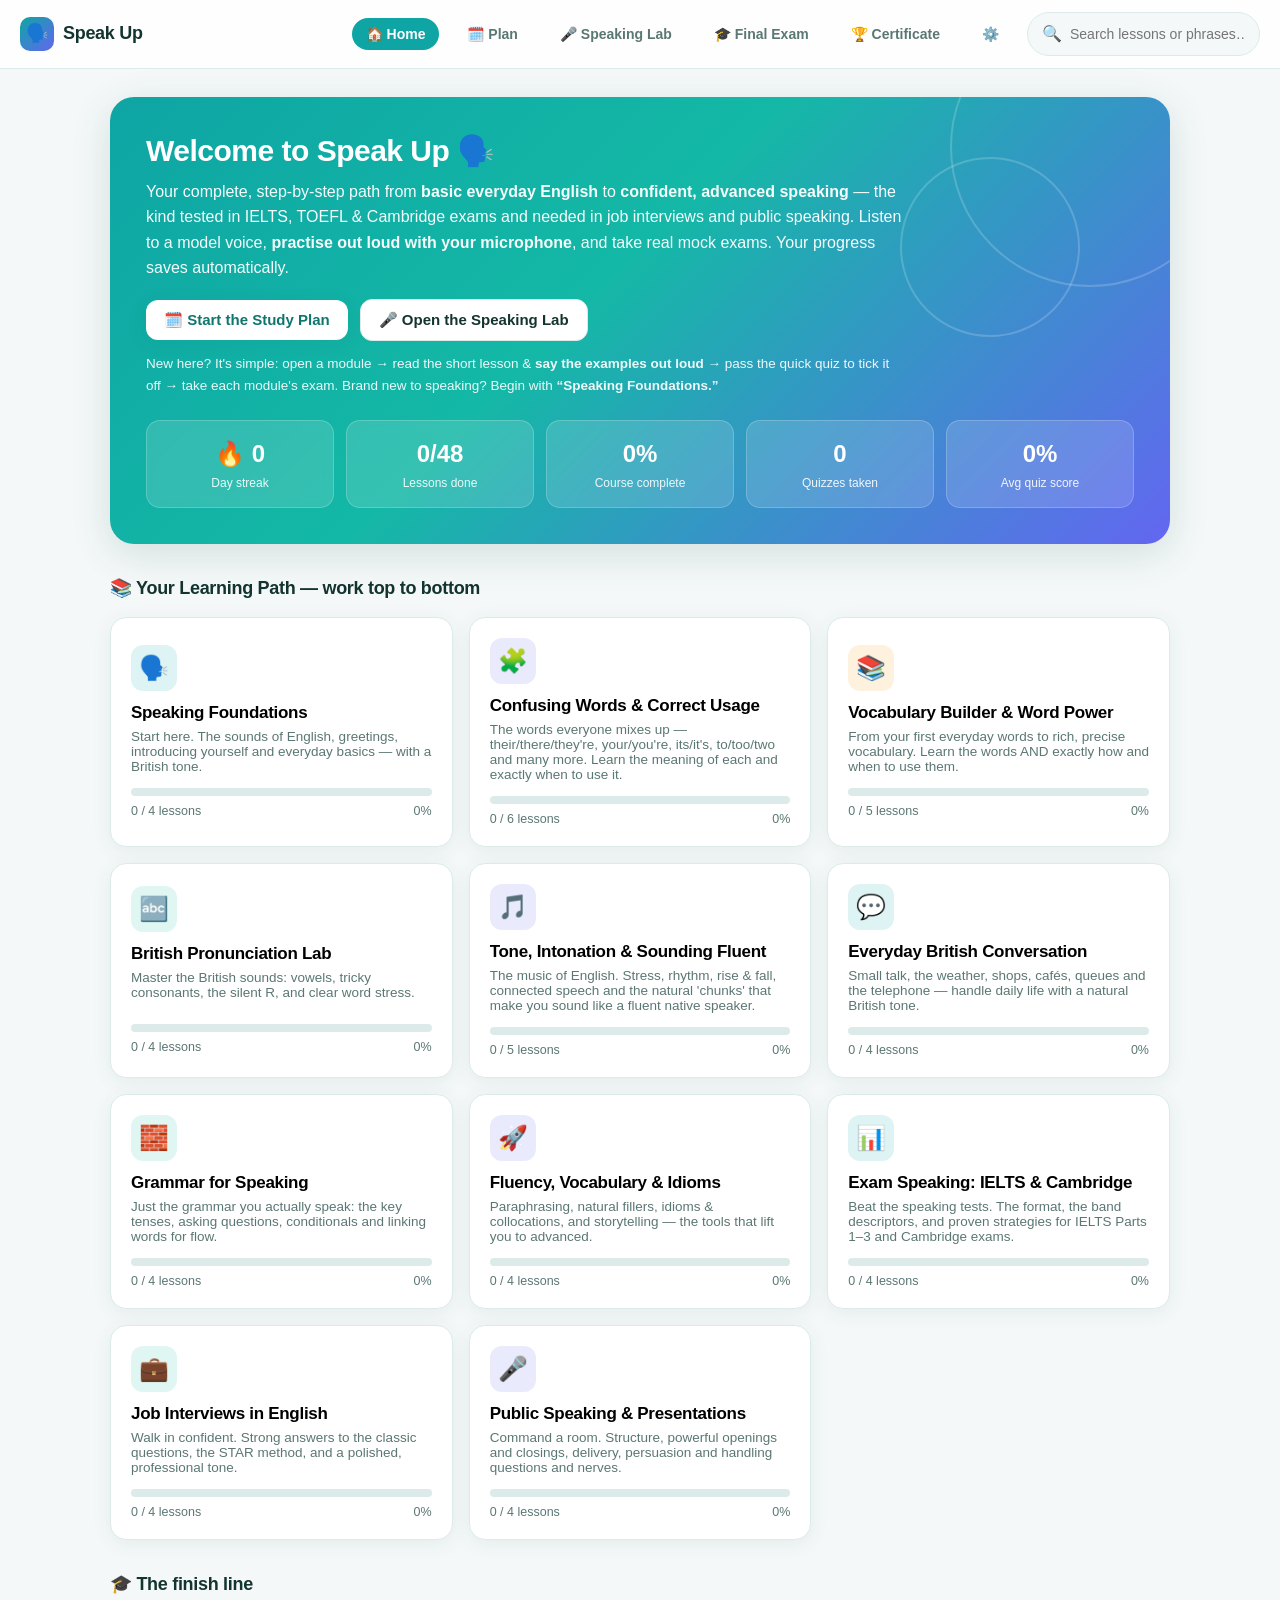
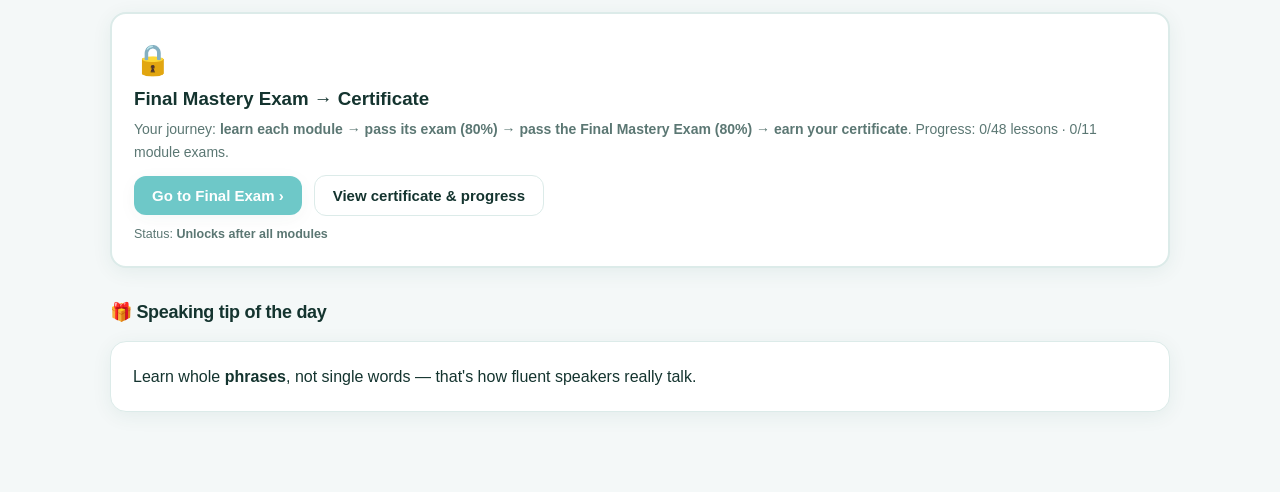
==== commit f424af75: "feat(english-academy): add Final Mastery Exam gating the certificate Adds a capstone Final Mastery E" ====
--- a/english-speaking-academy/index.html
+++ b/english-speaking-academy/index.html
@@ -330,6 +330,7 @@
     <button class="nav-pill" data-nav="home" onclick="SUA.go('')">🏠 Home</button>
     <button class="nav-pill" data-nav="plan" onclick="SUA.go('plan')">🗓️ Plan</button>
     <button class="nav-pill" data-nav="lab" onclick="SUA.go('lab')">🎤 Speaking Lab</button>
+    <button class="nav-pill" data-nav="final" onclick="SUA.go('final')">🎓 Final Exam</button>
     <button class="nav-pill" data-nav="certificate" onclick="SUA.go('certificate')">🏆 Certificate</button>
     <button class="nav-pill" data-nav="settings" onclick="SUA.go('settings')" title="Voice & speed settings">⚙️</button>
     <label class="searchbox" title="Search lessons & phrases">
@@ -2315,6 +2316,7 @@
   progress.best = progress.best || {};
   progress.rate = progress.rate || 0.92;          // comfortable default speaking speed
   progress.voiceURI = progress.voiceURI || null;  // chosen British voice (if any)
+  progress.finalBest = progress.finalBest || 0;   // best score on the Final Mastery Exam (%)
 
   /* Daily practice streak — called whenever the learner completes something. */
   function touchPractice() {
@@ -2570,6 +2572,30 @@
       <div class="section-title">📚 Your Learning Path — work top to bottom</div>
       <div class="grid">${moduleCards}</div>
 
+      <div class="section-title">🎓 The finish line</div>
+      ${(() => {
+        const r = courseReady();
+        const fs = progress.finalBest || 0;
+        const finalPassed = fs >= FINAL_PASS;
+        const status = finalPassed ? "✓ Passed (" + fs + "%)" : (r.ready ? "Ready to take" : "Unlocks after all modules");
+        const tone = finalPassed ? "#16a34a" : (r.ready ? "#6366f1" : "var(--line)");
+        return `
+        <div class="reader" style="padding:22px;border:2px solid ${tone}">
+          <div class="row" style="align-items:flex-start;gap:14px">
+            <span style="font-size:30px">${finalPassed ? "🏆" : (r.ready ? "🎓" : "🔒")}</span>
+            <div style="flex:1">
+              <h3 style="margin:0 0 4px">Final Mastery Exam → Certificate</h3>
+              <p style="margin:0;color:var(--ink-soft);font-size:14px">Your journey: <b>learn each module</b> → <b>pass its exam (80%)</b> → <b>pass the Final Mastery Exam (80%)</b> → <b>earn your certificate</b>. ${r.ready ? "You've finished every module — take the final exam to complete the course!" : `Progress: ${r.done}/${r.total} lessons · ${r.examsPassed}/${r.totalExams} module exams.`}</p>
+              <div class="btn-row" style="margin-top:12px">
+                <button class="btn" ${r.ready ? "" : 'style="opacity:.6"'} onclick="SUA.go('final')">${finalPassed ? "Retake Final Exam" : "Go to Final Exam ›"}</button>
+                <button class="btn ghost" onclick="SUA.go('certificate')">View certificate &amp; progress</button>
+              </div>
+              <div style="margin-top:8px;font-size:12.5px;color:var(--ink-soft)">Status: <b>${status}</b></div>
+            </div>
+          </div>
+        </div>`;
+      })()}
+
       <div class="section-title">🎁 Speaking tip of the day</div>
       <div class="reader" style="padding:22px"><p style="margin:0">${randomTip()}</p></div>
     `;
@@ -2812,6 +2838,105 @@
       draw();
     };
     window.SUA._examRetry = () => renderExam(m.id);
+    draw();
+    window.scrollTo(0, 0);
+  }
+
+  /* ---------- Course readiness (gates the Final Mastery Exam) ---------- */
+  function courseReady() {
+    const done = doneCount(), total = totalLessons();
+    const examsPassed = DATA.modules.filter(m => (progress.exam[m.id] || 0) >= 80).length;
+    return {
+      done, total,
+      examsPassed, totalExams: DATA.modules.length,
+      lessonsComplete: done === total,
+      examsComplete: examsPassed === DATA.modules.length,
+      ready: done === total && examsPassed === DATA.modules.length
+    };
+  }
+
+  /* ============================================================================
+     FINAL MASTERY EXAM — the capstone. Draws from EVERY module. 80% to pass.
+     Passing it (plus all lessons & module exams) unlocks the certificate.
+     ========================================================================= */
+  const FINAL_PASS = 80;
+  const FINAL_COUNT = 25;
+
+  function renderFinalExam() {
+    const r = courseReady();
+
+    // Locked until every lesson is done and every module exam is passed.
+    if (!r.ready) {
+      app.innerHTML = `
+        <a class="back-link" onclick="SUA.go('')">‹ Back to dashboard</a>
+        <div class="module-head"><div class="icon" style="background:#6366f122;color:#6366f1">🎓</div>
+          <div><h1>Final Mastery Exam</h1>
+          <div style="color:var(--ink-soft)">The capstone test of the whole course. Pass it to unlock your certificate.</div></div></div>
+        <div class="reader" style="padding:22px;text-align:center">
+          <div style="font-size:34px">🔒</div>
+          <h3 style="margin:8px 0">Almost there — finish the programme first</h3>
+          <p style="color:var(--ink-soft)">The Final Mastery Exam unlocks once you've completed every lesson and passed all ${r.totalExams} module exams.</p>
+          <div class="result-banner fail" style="margin:14px auto;max-width:520px">📋 ${r.done}/${r.total} lessons done · ${r.examsPassed}/${r.totalExams} module exams passed.</div>
+          <div class="btn-row" style="justify-content:center">
+            <button class="btn" onclick="SUA.go('')">Continue the course ›</button>
+            <button class="btn ghost" onclick="SUA.go('plan')">Open the Study Plan</button>
+          </div>
+        </div>`;
+      window.scrollTo(0, 0);
+      return;
+    }
+
+    // Build a pool from EVERY quiz question in the course, tag with its module.
+    const pool = DATA.modules.flatMap(m => m.lessons.flatMap(l => (l.quiz || []).map(q => ({ ...q, _mod: m.title }))));
+    const questions = shuffle(pool).slice(0, Math.min(FINAL_COUNT, pool.length));
+    const order = questions.map(it => shuffle(it.choices.map((_, i) => i)));
+    const state = { answers: {}, submitted: false };
+    const needCorrect = Math.ceil((FINAL_PASS / 100) * questions.length);
+
+    function draw() {
+      const blocks = questions.map((item, qi) => {
+        const chosen = state.answers[qi];
+        const choices = order[qi].map((ci) => {
+          const c = item.choices[ci];
+          let cls = "choice";
+          if (state.submitted) { if (ci === item.answer) cls += " correct"; else if (chosen === ci) cls += " wrong"; }
+          else if (chosen === ci) cls += " selected";
+          const mark = state.submitted ? (ci === item.answer ? '<span class="mark">✓</span>' : (chosen === ci ? '<span class="mark">✗</span>' : "")) : "";
+          return `<button class="${cls}" ${state.submitted ? "disabled" : ""} onclick="SUA._finalPick(${qi},${ci})">${escapeHtml(c)}${mark}</button>`;
+        }).join("");
+        return `<div class="q-block"><div class="q-text">${qi + 1}. ${escapeHtml(item.q)} <span style="color:var(--ink-soft);font-weight:500;font-size:12px">· ${escapeHtml(item._mod)}</span></div>${choices}</div>`;
+      }).join("");
+
+      const answered = Object.keys(state.answers).length;
+      let banner = "";
+      let footer = `<div class="btn-row"><button class="btn" onclick="SUA._finalSubmit()" ${answered < questions.length ? "disabled" : ""}>Submit final exam</button>
+                    <button class="btn ghost" onclick="SUA.go('')">Save &amp; exit</button></div>
+                    <div style="color:var(--ink-soft);font-size:12.5px;margin-top:8px">${answered}/${questions.length} answered · you need ${needCorrect}/${questions.length} (${FINAL_PASS}%) to pass.</div>`;
+      if (state.submitted) {
+        const correct = questions.filter((it, qi) => state.answers[qi] === it.answer).length;
+        const pctv = Math.round((correct / questions.length) * 100);
+        const pass = pctv >= FINAL_PASS;
+        banner = `<div class="result-banner ${pass ? "pass" : "fail"}">${pass ? "🏆" : "💪"} Final score: ${correct}/${questions.length} (${pctv}%). ${pass ? "PASSED — you've mastered the course!" : "You need " + FINAL_PASS + "% to pass. Review the weaker topics and try again."}</div>`;
+        footer = `<div class="btn-row"><button class="btn ghost" onclick="SUA._finalRetry()">Retake final exam</button>
+          ${pass ? `<button class="btn" onclick="SUA.go('certificate')">Claim your certificate ›</button>` : `<button class="btn" onclick="SUA.go('')">Back to the course</button>`}</div>`;
+      }
+      app.innerHTML = `<a class="back-link" onclick="SUA.go('')">‹ Back to dashboard</a>
+        <div class="quiz"><h3>🎓 Final Mastery Exam</h3>
+          <div class="qsub">${questions.length} questions drawn from <b>every module</b> of the course. Score <b>${FINAL_PASS}%+</b> to prove complete mastery and unlock your certificate. ${progress.finalBest ? "Best so far: <b>" + progress.finalBest + "%</b>." : ""}</div>
+          ${banner}${blocks}${footer}</div>`;
+    }
+
+    window.SUA._finalPick = (qi, ci) => { if (!state.submitted) { state.answers[qi] = ci; draw(); } };
+    window.SUA._finalSubmit = () => {
+      state.submitted = true;
+      const correct = questions.filter((it, qi) => state.answers[qi] === it.answer).length;
+      const pctv = Math.round((correct / questions.length) * 100);
+      if (pctv > (progress.finalBest || 0)) { progress.finalBest = pctv; saveProgress(progress); }
+      if (pctv >= FINAL_PASS) { celebrate(); toast("Final Mastery Exam passed! 🎓🏆"); }
+      draw();
+      window.scrollTo(0, 0);
+    };
+    window.SUA._finalRetry = () => renderFinalExam();
     draw();
     window.scrollTo(0, 0);
   }
@@ -3012,7 +3137,10 @@
   function renderCertificate() {
     const done = doneCount(), total = totalLessons();
     const examsPassed = DATA.modules.filter(m => (progress.exam[m.id] || 0) >= 80).length;
-    const allDone = done === total && examsPassed === DATA.modules.length;
+    const modulesDone = done === total && examsPassed === DATA.modules.length;
+    const finalScore = progress.finalBest || 0;
+    const finalPassed = finalScore >= FINAL_PASS;
+    const allDone = modulesDone && finalPassed;
     const name = progress.name || "";
 
     const moduleStatus = DATA.modules.map(m => {
@@ -3030,7 +3158,7 @@
       <a class="back-link" onclick="SUA.go('')">‹ Back to dashboard</a>
       <div class="module-head"><div class="icon" style="background:#f59e0b22;color:#f59e0b">🏆</div>
         <div><h1>Your Certificate &amp; Progress</h1>
-        <div style="color:var(--ink-soft)">Complete every lesson and pass all ${DATA.modules.length} module exams to earn your certificate.</div></div></div>
+        <div style="color:var(--ink-soft)">Complete every lesson, pass all ${DATA.modules.length} module exams, and pass the <b>Final Mastery Exam</b> to earn your certificate.</div></div></div>
 
       <div style="margin:14px 0 22px">
         <label style="font-weight:600;font-size:14px">Your name on the certificate:</label>
@@ -3045,12 +3173,27 @@
           <div id="certNameDisplay" style="font-size:28px;font-weight:800;margin:14px 0;color:var(--ink)">${escapeHtml(name || "Your Name")}</div>
           <div style="color:#475569">has successfully completed</div>
           <div style="font-size:18px;font-weight:700;margin:6px 0 14px;color:var(--brand-dark)">Speak Up — English Speaking Academy (Basic → Advanced)</div>
-          <div style="color:#475569;font-size:14px">All ${total} lessons &amp; ${DATA.modules.length} module exams passed 🏆</div>
+          <div style="color:#475569;font-size:14px">All ${total} lessons &amp; ${DATA.modules.length} module exams passed · Final Mastery Exam: <b>${finalScore}%</b> 🏆</div>
         </div>
-        <div class="btn-row"><button class="btn" onclick="window.print()">🖨️ Print / Save as PDF</button></div>
+        <div class="btn-row"><button class="btn" onclick="window.print()">🖨️ Print / Save as PDF</button>
+          <button class="btn ghost" onclick="SUA.go('final')">Retake final exam</button></div>
       ` : `
-        <div class="result-banner fail">📋 ${done}/${total} lessons done · ${examsPassed}/${DATA.modules.length} module exams passed. Keep going — your certificate unlocks when both are complete!</div>
+        <div class="result-banner fail">📋 ${done}/${total} lessons done · ${examsPassed}/${DATA.modules.length} module exams passed · Final exam: ${finalPassed ? finalScore + "% ✓" : (modulesDone ? "ready to take" : "locked")}. ${modulesDone ? "" : "Keep going — finish the lessons and module exams first."}</div>
+        ${modulesDone ? `
+        <div class="reader" style="padding:22px;text-align:center;border:2px solid #6366f1;margin-top:14px">
+          <div style="font-size:30px">🎓</div>
+          <h3 style="margin:8px 0">Final step: the Final Mastery Exam</h3>
+          <p style="color:var(--ink-soft)">You've completed every module — now prove it. Pass the Final Mastery Exam (${FINAL_PASS}%) to unlock your certificate.${finalScore ? " Best so far: <b>" + finalScore + "%</b>." : ""}</p>
+          <div class="btn-row" style="justify-content:center"><button class="btn" onclick="SUA.go('final')">${finalScore ? "Retake the Final Mastery Exam ›" : "Take the Final Mastery Exam ›"}</button></div>
+        </div>` : ""}
       `}
+
+      <div class="section-title">Your process at a glance</div>
+      <div class="short-card" style="margin-bottom:10px"><div class="row">
+        <span style="font-size:22px">🎓</span>
+        <span style="flex:1"><b>Final Mastery Exam</b><br><span style="color:var(--ink-soft);font-size:13px">Capstone test from every module · ${finalScore ? "best " + finalScore + "%" : "not taken"}</span></span>
+        <span class="level-tag ${finalPassed ? "level-Basic" : "level-Advanced"}">${finalPassed ? "✓ Passed" : (modulesDone ? "Ready" : "Locked")}</span>
+      </div></div>
 
       <div class="section-title">Module-by-module status</div>
       ${moduleStatus}
@@ -3195,7 +3338,7 @@
     speak,
     _resetProgress() {
       if (!window.confirm("Reset ALL progress on this device? Lessons, quizzes, exams and your certificate will be cleared. This cannot be undone.")) return;
-      progress = { done: {}, quiz: {}, exam: {}, lab: {}, best: {}, name: progress.name || "" };
+      progress = { done: {}, quiz: {}, exam: {}, lab: {}, best: {}, finalBest: 0, name: progress.name || "" };
       saveProgress(progress);
       toast("Progress reset — fresh start! ✨");
       go("");
@@ -3206,6 +3349,7 @@
     _testVoice() { speak("Lovely weather we're having, isn't it? Let's practise speaking English together."); },
     _pick() {}, _submitQuiz() {}, _retryQuiz() {},
     _examPick() {}, _examSubmit() {}, _examRetry() {},
+    _finalPick() {}, _finalSubmit() {}, _finalRetry() {},
     _mtNext() {}, _mtPrev() {}, _mtScore() {}
   };
 
@@ -3217,6 +3361,7 @@
     else if (parts[0] === "module") renderModule(parts[1]);
     else if (parts[0] === "lesson") renderLesson(parts[1], parts[2]);
     else if (parts[0] === "exam") renderExam(parts[1]);
+    else if (parts[0] === "final") renderFinalExam();
     else if (parts[0] === "plan") renderPlan();
     else if (parts[0] === "lab") renderLab(parts[1]);
     else if (parts[0] === "certificate") renderCertificate();
@@ -3230,6 +3375,7 @@
     let current = "home";
     if (h.includes("lab")) current = "lab";
     else if (h.includes("plan")) current = "plan";
+    else if (h.includes("final")) current = "final";
     else if (h.includes("certificate")) current = "certificate";
     else if (h.includes("settings")) current = "settings";
     document.querySelectorAll("[data-nav]").forEach(el => {
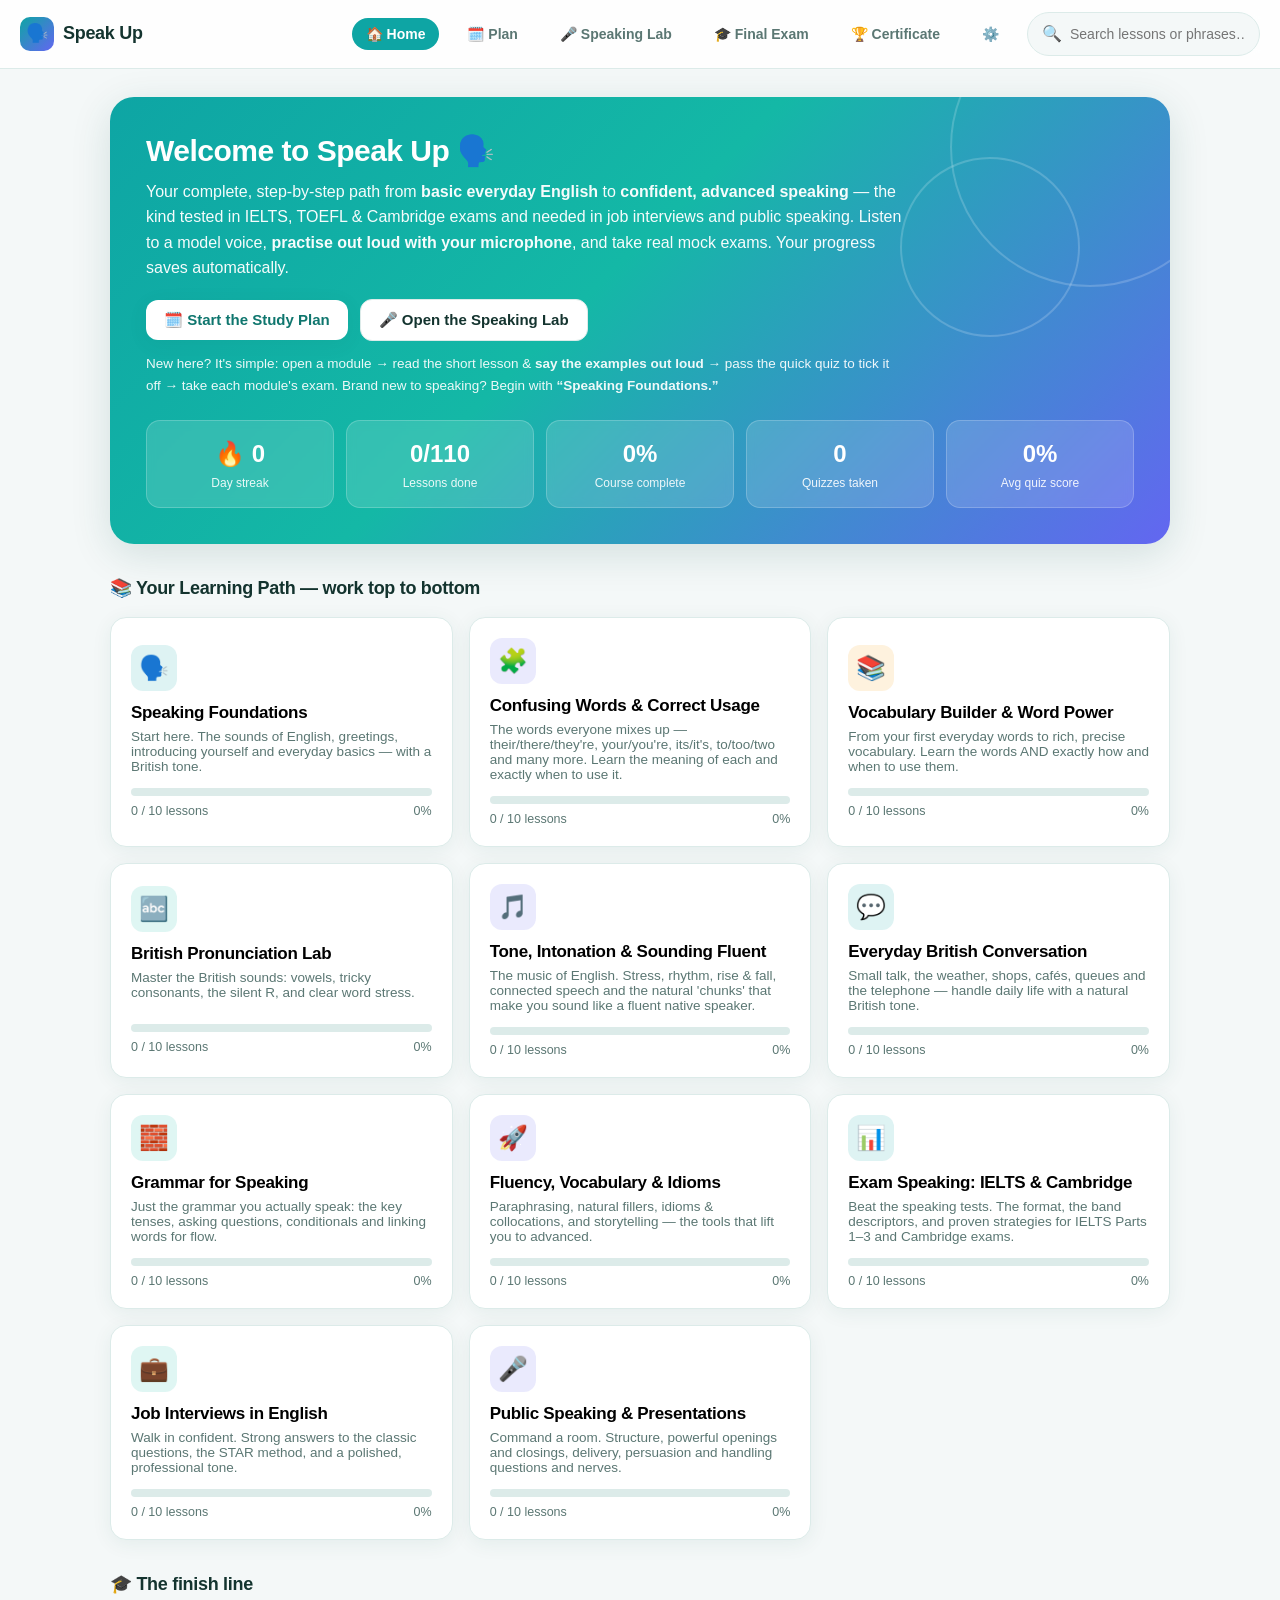
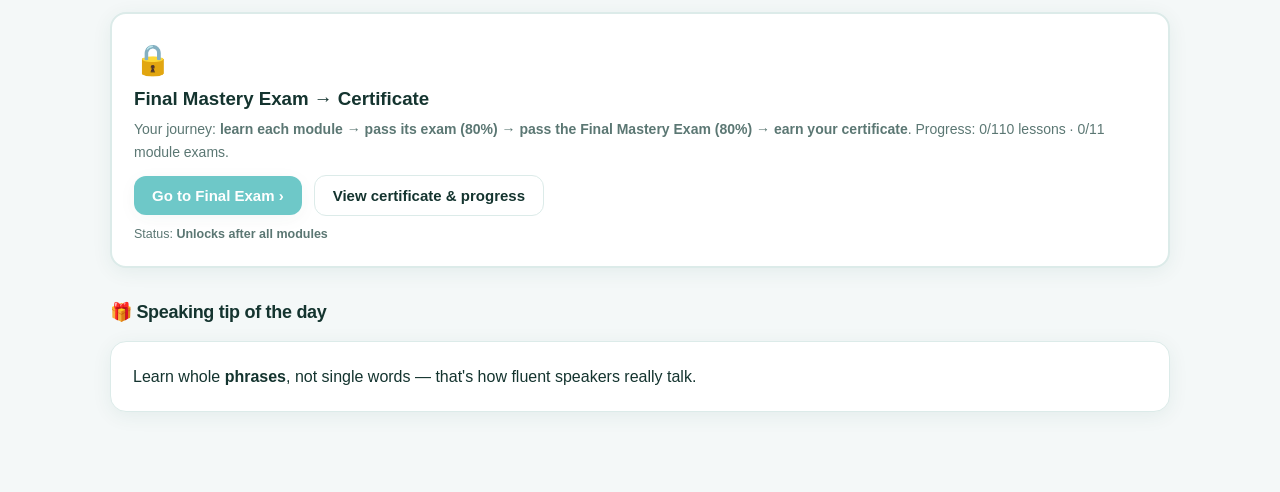
==== commit 93c87a9f: "feat(english-academy): expand curriculum to 10 in-depth lessons per module Adds 62 new detailed teac" ====
--- a/english-speaking-academy/index.html
+++ b/english-speaking-academy/index.html
@@ -718,6 +718,311 @@
             { q: "Which makes a request politest?", choices: ["Give me water.", "Water.", "Could I have some water, please?", "I want water now."], answer: 2 },
             { q: "In Britain, saying 'sorry' to a stranger usually means…", choices: ["You did something terrible", "Excuse me / a polite softener", "You're sad", "Goodbye"], answer: 1 }
           ]
+        },
+        {
+          id: "f5", level: "Basic", minutes: 9,
+          title: "The English alphabet and spelling out loud",
+          content: `
+            <p>Knowing the alphabet sounds obvious — but <b>saying letters clearly</b> when spelling your name, email address or postcode is a real skill that trips many learners up. This lesson gives you everything you need to spell confidently out loud in British English.</p>
+            <h3>The 26 letters and how they sound</h3>
+            <p>Listen to the whole alphabet at natural speed, then copy each group aloud.</p>
+            <p><button class="say" data-say="A, B, C, D, E, F, G, H, I, J, K, L, M, N, O, P, Q, R, S, T, U, V, W, X, Y, Z">🔊 Full alphabet</button></p>
+            <h3>Danger groups — letters that sound alike</h3>
+            <p>These clusters cause the most confusion when spelling out loud. Practise each group until the differences are crystal clear to your ear.</p>
+            <table>
+              <tr><th>Group</th><th>Letters</th><th>Tip</th><th>Listen</th></tr>
+              <tr><td>The /iː/ group</td><td>B, C, D, E, G, P, T, V</td><td>All rhyme with "ee" — but the consonant before changes</td><td><button class="say" data-say="B as in Bravo, C as in Charlie, D as in Delta, E as in Echo, G as in Golf, P as in Papa, T as in Tango, V as in Victor">🔊</button></td></tr>
+              <tr><td>The /ɛ/ group</td><td>F, L, M, N, S, X</td><td>All rhyme with "ell" or "en" — go slowly</td><td><button class="say" data-say="F as in Foxtrot, L as in Lima, M as in Mike, N as in November, S as in Sierra, X as in X-ray">🔊</button></td></tr>
+              <tr><td>The /eɪ/ group</td><td>A, H, J, K</td><td>All rhyme with "ay"</td><td><button class="say" data-say="A as in Alpha, H as in Hotel, J as in Juliet, K as in Kilo">🔊</button></td></tr>
+              <tr><td>Unique ones</td><td>I, O, Q, R, U, W, Y, Z</td><td>Each has its own sound — learn individually</td><td><button class="say" data-say="I, O, Q, R, U, W, Y, Zed">🔊</button></td></tr>
+            </table>
+            <blockquote>Key rule: In British English, the last letter of the alphabet is <b>Zed</b>, not Zee. Say "Zed" every time.</blockquote>
+            <h3>Spelling your name, email and postcode</h3>
+            <p>When you spell something out loud in English, say one letter at a time, clearly and at a steady pace. If two letters might be confused, add "for" plus a common word: <b>"B for Bravo"</b> or <b>"D for Delta"</b>.</p>
+            <div class="ex">"My name is Kamil — that's K-A-M-I-L. K for Kilo, A for Alpha, M for Mike, I, L for Lima." <button class="say" data-say="My name is Kamil. That's K for Kilo, A for Alpha, M for Mike, I, L for Lima.">🔊 Listen</button></div>
+            <p>For email addresses, know these key words:</p>
+            <ul>
+              <li><b>@</b> = "at" <button class="say" data-say="at">🔊</button></li>
+              <li><b>.</b> = "dot" <button class="say" data-say="dot">🔊</button></li>
+              <li><b>_</b> = "underscore" <button class="say" data-say="underscore">🔊</button></li>
+              <li><b>-</b> = "hyphen" or "dash" <button class="say" data-say="hyphen, dash">🔊</button></li>
+            </ul>
+            <div class="ex">"My email is maria dot silva at gmail dot com." <button class="say" data-say="My email is maria dot silva at gmail dot com.">🔊 Listen</button></div>
+            <p>British postcodes mix letters and numbers: say each character one at a time.</p>
+            <div class="ex">"My postcode is SW1A 2AA — that's S, W, one, A, two, A, A." <button class="say" data-say="My postcode is SW1A 2AA. That's S, W, one, A, space, two, A, A.">🔊 Listen</button></div>
+            <h3>Practise spelling out loud</h3>
+            <p>Say your own full name, letter by letter, using "for" where helpful. Then try your email address. Go slowly — clarity matters more than speed.</p>
+            <div class="speakcheck" data-target="My name is spelled E-M-M-A. E for Echo, M for Mike, M for Mike, A for Alpha." data-hint="Spell clearly, one letter at a time. Use 'for' to clarify each letter."></div>
+            <div class="speakcheck" data-target="My email is emma dot jones at hotmail dot com." data-hint="Say 'dot' for full stops and 'at' for the @ symbol."></div>`,
+          tips: [
+            "In British English always say 'Zed' for the last letter, never 'Zee'.",
+            "When spelling over the phone, always add 'for': 'B for Bravo' removes all doubt.",
+            "Slow down when spelling — one clear letter per second is better than a rushed blur."
+          ],
+          practice: "Spell your full name out loud using the 'for' technique (e.g. 'S for Sierra'), then say your email address using 'dot' and 'at'. <button class=\"say\" data-say=\"My name is spelled A-N-N-A. A for Alpha, N for November, N for November, A for Alpha. My email is anna at english dot com.\">🔊 Listen to an example</button>",
+          quiz: [
+            { q: "In British English, the last letter of the alphabet is called…", choices: ["Zee", "Zed", "Zig", "Zak"], answer: 1 },
+            { q: "When spelling an email address, how do you say the '.' symbol?", choices: ["Point", "Stop", "Dot", "Period"], answer: 2 },
+            { q: "Which letters belong to the 'ee' sound group (rhyming with the letter E)?", choices: ["A, H, J, K", "F, L, M, N", "B, C, D, G, P, T", "I, O, U, W"], answer: 2 }
+          ]
+        },
+        {
+          id: "f6", level: "Basic", minutes: 10,
+          title: "Asking questions: question words and word order",
+          content: `
+            <p>Questions are the engine of conversation — they keep things moving and show the other person you're genuinely interested. In this lesson you'll learn <b>the seven question words</b>, the two main question types, and how to make any question sound polite and natural in British English.</p>
+            <h3>The seven question words (Wh- words plus How)</h3>
+            <table>
+              <tr><th>Word</th><th>Asks about</th><th>Example</th><th>Listen</th></tr>
+              <tr><td><b>Who</b></td><td>A person</td><td>Who is your teacher?</td><td><button class="say" data-say="Who is your teacher?">🔊</button></td></tr>
+              <tr><td><b>What</b></td><td>A thing or idea</td><td>What do you do?</td><td><button class="say" data-say="What do you do?">🔊</button></td></tr>
+              <tr><td><b>Where</b></td><td>A place</td><td>Where do you live?</td><td><button class="say" data-say="Where do you live?">🔊</button></td></tr>
+              <tr><td><b>When</b></td><td>A time</td><td>When does the class start?</td><td><button class="say" data-say="When does the class start?">🔊</button></td></tr>
+              <tr><td><b>Why</b></td><td>A reason</td><td>Why are you learning English?</td><td><button class="say" data-say="Why are you learning English?">🔊</button></td></tr>
+              <tr><td><b>How</b></td><td>A manner or degree</td><td>How are you getting on?</td><td><button class="say" data-say="How are you getting on?">🔊</button></td></tr>
+              <tr><td><b>Which</b></td><td>A choice between options</td><td>Which course did you choose?</td><td><button class="say" data-say="Which course did you choose?">🔊</button></td></tr>
+            </table>
+            <h3>Yes/No questions — flipping the word order</h3>
+            <p>For a yes/no question, you <b>move the auxiliary verb in front of the subject</b>. The pattern is: <b>Auxiliary + Subject + Main verb?</b></p>
+            <ul>
+              <li>Statement: <em>You are ready.</em> → Question: <em>Are you ready?</em> <button class="say" data-say="Are you ready?">🔊</button></li>
+              <li>Statement: <em>She has finished.</em> → Question: <em>Has she finished?</em> <button class="say" data-say="Has she finished?">🔊</button></li>
+              <li>Statement: <em>They can help.</em> → Question: <em>Can they help?</em> <button class="say" data-say="Can they help?">🔊</button></li>
+            </ul>
+            <p>When there is no auxiliary verb in the statement, use <b>do/does/did</b>:</p>
+            <ul>
+              <li><em>You like tea.</em> → <em>Do you like tea?</em> <button class="say" data-say="Do you like tea?">🔊</button></li>
+              <li><em>She works here.</em> → <em>Does she work here?</em> <button class="say" data-say="Does she work here?">🔊</button></li>
+            </ul>
+            <blockquote>Key rule: In English, the verb moves — <b>never the subject</b>. "Like you tea?" is wrong; "Do you like tea?" is right.</blockquote>
+            <h3>Wh- questions — same idea, question word first</h3>
+            <p>Put the question word at the front, then follow the yes/no pattern: <b>Wh- word + Auxiliary + Subject + Main verb?</b></p>
+            <div class="ex">What do you do at the weekend? <button class="say" data-say="What do you do at the weekend?">🔊 Listen</button></div>
+            <div class="ex">Where does she work? <button class="say" data-say="Where does she work?">🔊 Listen</button></div>
+            <div class="ex">How long have you lived here? <button class="say" data-say="How long have you lived here?">🔊 Listen</button></div>
+            <h3>Polite question openers</h3>
+            <p>In British English, a direct question is fine — but adding a polite opener makes you sound warm and considerate. Here are the most useful ones:</p>
+            <ul>
+              <li><b>Could you tell me…?</b> <button class="say" data-say="Could you tell me where the station is?">🔊</button></li>
+              <li><b>Do you happen to know…?</b> <button class="say" data-say="Do you happen to know what time it opens?">🔊</button></li>
+              <li><b>I was wondering…</b> <button class="say" data-say="I was wondering if you could help me.">🔊</button></li>
+              <li><b>Would you mind…?</b> <button class="say" data-say="Would you mind repeating that?">🔊</button></li>
+            </ul>
+            <div class="speakcheck" data-target="Where do you come from and what do you do?" data-hint="Two wh- questions joined with 'and'. Keep your voice up on 'from' and 'do'."></div>
+            <div class="speakcheck" data-target="Could you tell me when the next train leaves, please?" data-hint="Polite opener, then indirect question. Rise gently at the end."></div>`,
+          tips: [
+            "The auxiliary verb always jumps to the front in a question — get this habit automatic.",
+            "Rising intonation at the end of a yes/no question sounds natural and friendly.",
+            "Polite openers like 'Could you tell me...' make you sound brilliant, not just correct."
+          ],
+          practice: "Ask three questions about a partner (real or imagined): where they are from, what they do, and how long they have lived in their city. Use the polite opener 'Could you tell me...' for at least one of them. <button class=\"say\" data-say=\"Could you tell me where you're from? What do you do for work? How long have you lived there?\">🔊 Listen to an example</button>",
+          quiz: [
+            { q: "Which question word asks about a reason?", choices: ["Where", "When", "Who", "Why"], answer: 3 },
+            { q: "Which word order is correct for a yes/no question?", choices: ["Subject + Auxiliary + verb?", "Auxiliary + Subject + verb?", "Verb + Subject + auxiliary?", "Subject + verb only?"], answer: 1 },
+            { q: "How do you make 'She works here' into a question?", choices: ["She works here?", "Works she here?", "Does she work here?", "Is she work here?"], answer: 2 }
+          ]
+        },
+        {
+          id: "f7", level: "Basic", minutes: 10,
+          title: "Talking about yourself: family, home and daily routine",
+          content: `
+            <p>One of the most common conversations in English — whether at work, at a class, or on a first meeting — is simply talking about your life. This lesson gives you the language to describe your <b>family, where you live</b>, and <b>what a typical day looks like</b>.</p>
+            <h3>Family vocabulary</h3>
+            <table>
+              <tr><th>Person</th><th>Word</th><th>Listen</th></tr>
+              <tr><td>Mother / Father</td><td>mum / dad (informal); mother / father (formal)</td><td><button class="say" data-say="my mum, my dad, my mother, my father">🔊</button></td></tr>
+              <tr><td>Brother / Sister</td><td>brother / sister; sibling (either)</td><td><button class="say" data-say="my brother, my sister">🔊</button></td></tr>
+              <tr><td>Husband / Wife</td><td>husband / wife; partner (neutral)</td><td><button class="say" data-say="my husband, my wife, my partner">🔊</button></td></tr>
+              <tr><td>Son / Daughter</td><td>son / daughter; child / children</td><td><button class="say" data-say="my son, my daughter, my children">🔊</button></td></tr>
+              <tr><td>Grandparents</td><td>grandma / grandad; grandmother / grandfather</td><td><button class="say" data-say="my grandma, my grandad">🔊</button></td></tr>
+            </table>
+            <div class="ex">"I live with my partner and our two children. My mum lives nearby, which is lovely." <button class="say" data-say="I live with my partner and our two children. My mum lives nearby, which is lovely.">🔊 Listen</button></div>
+            <h3>Describing where you live</h3>
+            <p>Use simple present tense with <em>live in / near / outside</em>:</p>
+            <ul>
+              <li><button class="say" data-say="I live in a small flat in the city centre.">🔊</button> "I live in a small <b>flat</b> in the city centre." (British: flat = apartment)</li>
+              <li><button class="say" data-say="We have a house in a quiet suburb, about twenty minutes from the centre.">🔊</button> "We have a house in a quiet suburb, about twenty minutes from the centre."</li>
+              <li><button class="say" data-say="I'm from Poland originally, but I've been living in Manchester for three years.">🔊</button> "I'm from Poland originally, but I've been living in Manchester for three years."</li>
+            </ul>
+            <blockquote>Key rule: Use <b>present simple</b> for permanent routines ("I work at…") and <b>present continuous</b> for temporary situations ("I'm currently staying at…").</blockquote>
+            <h3>Daily routine — the present simple</h3>
+            <p>The present simple describes habits and routines. Use time expressions to make it vivid:</p>
+            <table>
+              <tr><th>Time expression</th><th>Example</th><th>Listen</th></tr>
+              <tr><td>in the morning</td><td>I get up at seven in the morning.</td><td><button class="say" data-say="I get up at seven in the morning.">🔊</button></td></tr>
+              <tr><td>at lunchtime</td><td>I usually have lunch at my desk.</td><td><button class="say" data-say="I usually have lunch at my desk.">🔊</button></td></tr>
+              <tr><td>in the evening</td><td>In the evening I cook dinner and watch a bit of telly.</td><td><button class="say" data-say="In the evening I cook dinner and watch a bit of telly.">🔊</button></td></tr>
+              <tr><td>at weekends</td><td>At weekends I take the kids to the park.</td><td><button class="say" data-say="At weekends I take the kids to the park.">🔊</button></td></tr>
+            </table>
+            <p><b>Note:</b> "telly" is a lovely informal British word for television.</p>
+            <h3>Putting it together — a full mini-paragraph</h3>
+            <div class="ex">"I live in a flat in Leeds with my partner. I have one sister who lives in Bristol. During the week I start work at nine, have lunch around one, and finish at five. In the evenings I usually cook something simple and then read or watch telly. At weekends we try to get out for a walk." <button class="say" data-say="I live in a flat in Leeds with my partner. I have one sister who lives in Bristol. During the week I start work at nine, have lunch around one, and finish at five. In the evenings I usually cook something simple and then read or watch telly. At weekends we try to get out for a walk.">🔊 Listen</button></div>
+            <div class="speakcheck" data-target="I live in a flat with my family. I usually get up at seven and start work at nine." data-hint="Speak naturally — present simple, two clear sentences."></div>
+            <div class="speakcheck" data-target="At weekends I like to go for a walk and spend time with my family." data-hint="Use 'at weekends' to start — a very British phrase."></div>`,
+          tips: [
+            "British English uses 'flat' (not apartment), 'mum' (not mom), and 'at weekends' (not on weekends).",
+            "Time expressions at the start of a sentence (In the morning…, At weekends…) make your speech sound fluent.",
+            "Keep your routine description in a logical time order: morning → afternoon → evening → weekend."
+          ],
+          practice: "Describe your typical weekday in four or five sentences: when you get up, what you do during the day, and what you do in the evening. Use at least three different time expressions. <button class=\"say\" data-say=\"I get up at half past six. I go to work at eight and finish at five. In the evening I have dinner with my family and then watch a bit of telly.\">🔊 Listen to an example</button>",
+          quiz: [
+            { q: "What is the British English word for 'apartment'?", choices: ["Condo", "Studio", "Flat", "Unit"], answer: 2 },
+            { q: "Which sentence uses the correct British expression?", choices: ["On weekends I rest.", "At weekends I rest.", "In weekends I rest.", "By weekends I rest."], answer: 1 },
+            { q: "Which tense describes permanent daily routines?", choices: ["Past simple", "Future simple", "Present continuous", "Present simple"], answer: 3 }
+          ]
+        },
+        {
+          id: "f8", level: "Basic", minutes: 9,
+          title: "Likes, dislikes and simple opinions",
+          content: `
+            <p>Being able to say what you like and what you think is fundamental to real conversation. This lesson covers the key verbs and phrases for expressing preferences — from strong enthusiasm to polite British understatement.</p>
+            <h3>The main verbs: strong to weak</h3>
+            <p>These verbs go from strongest positive to strongest negative. They all take <b>-ing</b> after them (the gerund form).</p>
+            <table>
+              <tr><th>Feeling</th><th>Phrase</th><th>Listen</th></tr>
+              <tr><td>Very strong positive</td><td>I absolutely love cooking.</td><td><button class="say" data-say="I absolutely love cooking.">🔊</button></td></tr>
+              <tr><td>Strong positive</td><td>I really enjoy walking in the countryside.</td><td><button class="say" data-say="I really enjoy walking in the countryside.">🔊</button></td></tr>
+              <tr><td>Mild positive</td><td>I quite like watching films.</td><td><button class="say" data-say="I quite like watching films.">🔊</button></td></tr>
+              <tr><td>Neutral</td><td>I don't mind travelling by bus.</td><td><button class="say" data-say="I don't mind travelling by bus.">🔊</button></td></tr>
+              <tr><td>Mild negative</td><td>I'm not really keen on ironing.</td><td><button class="say" data-say="I'm not really keen on ironing.">🔊</button></td></tr>
+              <tr><td>Strong negative</td><td>I can't stand queuing in the cold.</td><td><button class="say" data-say="I can't stand queuing in the cold.">🔊</button></td></tr>
+            </table>
+            <blockquote>Key rule: After like / love / enjoy / hate / can't stand, always use the <b>-ing</b> form: "I enjoy swimming" — NOT "I enjoy swim".</blockquote>
+            <h3>British phrases for mild opinions</h3>
+            <p>British people often express opinions gently, leaving room for politeness. Learn these — they will make you sound naturally British rather than overly blunt:</p>
+            <ul>
+              <li><b>"I'm quite fond of it."</b> (I like it quite a lot) <button class="say" data-say="I'm quite fond of it.">🔊</button></li>
+              <li><b>"It's not really my thing."</b> (I don't like it, said politely) <button class="say" data-say="It's not really my thing.">🔊</button></li>
+              <li><b>"I'm rather partial to a nice cup of tea."</b> (I'm quite fond of tea — a very British sentence!) <button class="say" data-say="I'm rather partial to a nice cup of tea.">🔊</button></li>
+              <li><b>"It's all right, I suppose."</b> (It's OK, nothing special) <button class="say" data-say="It's all right, I suppose.">🔊</button></li>
+              <li><b>"I'm not fussed either way."</b> (I don't have a strong preference) <button class="say" data-say="I'm not fussed either way.">🔊</button></li>
+            </ul>
+            <h3>Giving a reason with 'because'</h3>
+            <p>A simple opinion becomes much richer when you add a reason. Use <b>because</b> to explain:</p>
+            <div class="ex">"I really enjoy going to the theatre because the atmosphere is brilliant and it's so much better than watching something on a screen." <button class="say" data-say="I really enjoy going to the theatre because the atmosphere is brilliant and it's so much better than watching something on a screen.">🔊 Listen</button></div>
+            <div class="ex">"I can't stand commuting by tube because it's so crowded and hot in the summer." <button class="say" data-say="I can't stand commuting by tube because it's so crowded and hot in the summer.">🔊 Listen</button></div>
+            <h3>Asking for opinions</h3>
+            <p>Don't forget to ask others too — conversation is a two-way street:</p>
+            <ul>
+              <li><button class="say" data-say="What do you think of it?">🔊</button> "What do you think of it?"</li>
+              <li><button class="say" data-say="Are you keen on cooking?">🔊</button> "Are you keen on cooking?"</li>
+              <li><button class="say" data-say="Do you fancy going for a walk?">🔊</button> "Do you fancy going for a walk?" (British: 'fancy' = would you like)</li>
+            </ul>
+            <div class="speakcheck" data-target="I really enjoy reading because it helps me relax and learn new things." data-hint="Use 'enjoy' plus -ing, then 'because' with two reasons."></div>
+            <div class="speakcheck" data-target="I'm not really keen on loud music — it's not my thing at all." data-hint="Mild negative opinion — keep it polite and natural."></div>`,
+          tips: [
+            "Always use -ing after like, love, enjoy, hate, and can't stand — never the infinitive alone.",
+            "'Fancy' as a verb means 'would you like' in British English: 'Do you fancy a biscuit?' is perfectly natural.",
+            "Adding 'because' with a genuine reason makes even short opinions sound fluent and interesting."
+          ],
+          practice: "Tell a partner (or record yourself) about three things you like and one thing you dislike, each with a reason using 'because'. Use at least one mild British phrase such as 'I'm quite fond of' or 'It's not really my thing'. <button class=\"say\" data-say=\"I'm quite fond of cycling because it keeps me fit and I love being outdoors. I can't stand doing the washing-up because it's so tedious. It's not really my thing at all.\">🔊 Listen to an example</button>",
+          quiz: [
+            { q: "Which sentence is grammatically correct?", choices: ["I enjoy to swim.", "I enjoy swim.", "I enjoy swimming.", "I enjoying swim."], answer: 2 },
+            { q: "What does 'Do you fancy a biscuit?' mean in British English?", choices: ["Do you find a biscuit attractive?", "Would you like a biscuit?", "Can you make a biscuit?", "Is a biscuit your favourite?"], answer: 1 },
+            { q: "Which phrase expresses a mild negative opinion in a polite British way?", choices: ["I hate it.", "I love it, not.", "It's not really my thing.", "I absolutely can't stand it."], answer: 2 }
+          ]
+        },
+        {
+          id: "f9", level: "Basic", minutes: 10,
+          title: "Getting around: directions, shops and ordering food",
+          content: `
+            <p>Whether you're navigating a British high street, buying something in a shop, or ordering lunch in a café, a handful of key phrases will carry you a very long way. This lesson teaches you the polite language the British actually use in these everyday situations.</p>
+            <h3>Asking for and giving directions</h3>
+            <p>Start with a polite apology opener — the British always do:</p>
+            <div class="ex">"Excuse me, could you tell me how to get to the train station, please?" <button class="say" data-say="Excuse me, could you tell me how to get to the train station, please?">🔊 Listen</button></div>
+            <p>Useful direction vocabulary:</p>
+            <table>
+              <tr><th>Phrase</th><th>Meaning</th><th>Listen</th></tr>
+              <tr><td>Turn left / right</td><td>Change direction at a corner</td><td><button class="say" data-say="Turn left at the traffic lights. Turn right at the roundabout.">🔊</button></td></tr>
+              <tr><td>Go straight on</td><td>Continue in the same direction</td><td><button class="say" data-say="Go straight on past the park.">🔊</button></td></tr>
+              <tr><td>Take the first/second left</td><td>Turn at the first or second road on the left</td><td><button class="say" data-say="Take the second left after the post office.">🔊</button></td></tr>
+              <tr><td>It's on your left/right</td><td>The destination is on that side</td><td><button class="say" data-say="It's on your left, just past the bank.">🔊</button></td></tr>
+              <tr><td>About five minutes' walk</td><td>Rough walking distance</td><td><button class="say" data-say="It's about five minutes' walk from here.">🔊</button></td></tr>
+            </table>
+            <blockquote>Key rule: Always start a request for directions with "Excuse me" — it's considered rude to launch straight into a question without it.</blockquote>
+            <h3>In a shop: polite requests</h3>
+            <p>Three golden phrases for any British shop:</p>
+            <ul>
+              <li><b>"Could I have…, please?"</b> — the all-purpose polite request <button class="say" data-say="Could I have a bag, please?">🔊</button></li>
+              <li><b>"How much is this?"</b> — asking the price <button class="say" data-say="Excuse me, how much is this?">🔊</button></li>
+              <li><b>"Do you have this in a different size?"</b> — asking for an alternative <button class="say" data-say="Do you have this in a different size, please?">🔊</button></li>
+            </ul>
+            <div class="ex">"Excuse me, how much is this jacket? Do you have it in blue?" <button class="say" data-say="Excuse me, how much is this jacket? Do you have it in blue?">🔊 Listen</button></div>
+            <h3>Ordering in a café or restaurant</h3>
+            <p>British café ordering is relaxed and friendly. These are the phrases you actually hear:</p>
+            <ul>
+              <li><b>"I'll have…, please."</b> — the most natural way to order <button class="say" data-say="I'll have a flat white and a slice of carrot cake, please.">🔊</button></li>
+              <li><b>"Could I get…?"</b> — also common, slightly more casual <button class="say" data-say="Could I get a table for two, please?">🔊</button></li>
+              <li><b>"Could I have the bill, please?"</b> — asking to pay (British: 'bill', not 'check') <button class="say" data-say="Could I have the bill, please?">🔊</button></li>
+              <li><b>"What do you recommend?"</b> — a lovely way to start a friendly exchange <button class="say" data-say="What do you recommend?">🔊</button></li>
+            </ul>
+            <div class="ex">"Hi there! I'll have a pot of tea and the soup of the day, please. Oh, and could I have some bread with that?" <button class="say" data-say="Hi there! I'll have a pot of tea and the soup of the day, please. Oh, and could I have some bread with that?">🔊 Listen</button></div>
+            <div class="speakcheck" data-target="Excuse me, could you tell me how to get to the high street, please?" data-hint="Start with 'Excuse me' and use the polite 'could you' form."></div>
+            <div class="speakcheck" data-target="I'll have a coffee and a sandwich, please. Could I have the bill when you're ready?" data-hint="Two polite requests. Natural café English."></div>`,
+          tips: [
+            "Always start a direction question with 'Excuse me' — it's not optional in British culture.",
+            "In British cafés and restaurants, say 'bill' not 'check' when you want to pay.",
+            "'I'll have..., please' is the most natural way to order — more fluent than 'I want'."
+          ],
+          practice: "Role-play two short scenes out loud: (1) ask a stranger for directions to the nearest supermarket, and (2) order a drink and a snack in a café and then ask for the bill. <button class=\"say\" data-say=\"Excuse me, could you tell me where the nearest supermarket is, please? Thank you so much! ... Hi there, I'll have a tea and a scone, please. Could I have the bill when you're ready? Cheers!\">🔊 Listen to an example</button>",
+          quiz: [
+            { q: "What should you always say before asking a stranger for directions in Britain?", choices: ["Hey!", "Right, so…", "Excuse me", "Listen here"], answer: 2 },
+            { q: "How do you ask for the bill in a British restaurant?", choices: ["Can I have the check?", "Could I have the bill, please?", "I need to pay now.", "Bill me."], answer: 1 },
+            { q: "Which is the most natural way to order in a British café?", choices: ["Give me a coffee.", "I want coffee.", "I'll have a coffee, please.", "Coffee, me, now."], answer: 2 }
+          ]
+        },
+        {
+          id: "f10", level: "Basic", minutes: 9,
+          title: "Survival speaking: when you don't understand",
+          content: `
+            <p>Even advanced speakers sometimes miss a word, lose the thread, or simply need a moment to think. Knowing what to <b>say when you don't understand</b> is one of the most powerful tools in a language learner's kit. Use these phrases freely — they don't make you seem less intelligent; they make you seem polite and engaged.</p>
+            <h3>Asking someone to repeat themselves</h3>
+            <p>The single most useful skill. Learn several versions so you can vary them naturally:</p>
+            <table>
+              <tr><th>Phrase</th><th>Style</th><th>Listen</th></tr>
+              <tr><td>Sorry, could you say that again, please?</td><td>Polite, everyday</td><td><button class="say" data-say="Sorry, could you say that again, please?">🔊</button></td></tr>
+              <tr><td>I beg your pardon?</td><td>Formal / older British</td><td><button class="say" data-say="I beg your pardon?">🔊</button></td></tr>
+              <tr><td>Sorry, I didn't quite catch that.</td><td>Natural, friendly</td><td><button class="say" data-say="Sorry, I didn't quite catch that.">🔊</button></td></tr>
+              <tr><td>Pardon?</td><td>Very short, casual</td><td><button class="say" data-say="Pardon?">🔊</button></td></tr>
+            </table>
+            <blockquote>Key rule: In British English, "Pardon?" is perfectly polite — far better than a blank stare or "What?" (which can sound rude). "I beg your pardon?" is very formal but never rude.</blockquote>
+            <h3>Asking someone to slow down</h3>
+            <p>Native speakers often talk quickly. It is perfectly fine to ask them to slow down — most will be happy to help:</p>
+            <ul>
+              <li><button class="say" data-say="Could you speak a little more slowly, please?">🔊</button> <b>"Could you speak a little more slowly, please?"</b></li>
+              <li><button class="say" data-say="I'm still learning English — could you slow down a little?">🔊</button> <b>"I'm still learning English — could you slow down a little?"</b></li>
+              <li><button class="say" data-say="Sorry, could you repeat that more slowly?">🔊</button> <b>"Sorry, could you repeat that more slowly?"</b></li>
+            </ul>
+            <div class="ex">"I'm so sorry, my English is still improving — could you speak a bit more slowly, please? That's really kind of you." <button class="say" data-say="I'm so sorry, my English is still improving — could you speak a bit more slowly, please? That's really kind of you.">🔊 Listen</button></div>
+            <h3>Checking meaning</h3>
+            <p>When you hear a word you don't know, ask about it directly — it shows curiosity, not weakness:</p>
+            <ul>
+              <li><button class="say" data-say="Sorry, what does that word mean?">🔊</button> <b>"Sorry, what does that word mean?"</b></li>
+              <li><button class="say" data-say="Could you explain what you mean by that?">🔊</button> <b>"Could you explain what you mean by that?"</b></li>
+              <li><button class="say" data-say="So, just to check — do you mean that we need to arrive early?">🔊</button> <b>"So, just to check — do you mean that we need to arrive early?"</b> (checking your understanding)</li>
+            </ul>
+            <h3>Buying thinking time</h3>
+            <p>Sometimes you understand but need a few seconds to compose your answer. These phrases are absolutely normal in native English conversation:</p>
+            <ul>
+              <li><button class="say" data-say="That's a good question. Let me think for a moment.">🔊</button> <b>"That's a good question. Let me think for a moment."</b></li>
+              <li><button class="say" data-say="Right, so…">🔊</button> <b>"Right, so…"</b> — a very British filler while you think</li>
+              <li><button class="say" data-say="Well, I suppose…">🔊</button> <b>"Well, I suppose…"</b></li>
+              <li><button class="say" data-say="How shall I put it…">🔊</button> <b>"How shall I put it…"</b> — sounds natural and educated</li>
+            </ul>
+            <div class="ex">"That's a good question — how shall I put it… I suppose I'd say it depends on the situation, really." <button class="say" data-say="That's a good question — how shall I put it… I suppose I'd say it depends on the situation, really.">🔊 Listen</button></div>
+            <div class="speakcheck" data-target="Sorry, could you say that again, please? I didn't quite catch it." data-hint="Polite, natural, two phrases combined."></div>
+            <div class="speakcheck" data-target="Could you speak a little more slowly, please? My English is still improving." data-hint="Polite and honest — native speakers will always respect this."></div>`,
+          tips: [
+            "Never stay silent when you don't understand — a polite 'Sorry, could you repeat that?' is always welcome.",
+            "Buying thinking time with 'Well, I suppose...' or 'How shall I put it...' sounds fluent, not hesitant.",
+            "Telling someone you're still learning English ('I'm still learning — could you slow down?') usually brings out the best in people."
+          ],
+          practice: "Practise these three scenarios out loud: (1) ask someone to repeat something you missed, (2) ask them to slow down, (3) use a thinking-time phrase before answering a question. <button class=\"say\" data-say=\"Sorry, I didn't quite catch that — could you say it again, please? And could you speak a little more slowly? I'm still learning. Right, so… let me think about that for a moment.\">🔊 Listen to an example</button>",
+          quiz: [
+            { q: "Which phrase is the most polite way to ask someone to repeat in British English?", choices: ["What?", "Huh?", "Say again.", "Sorry, could you say that again, please?"], answer: 3 },
+            { q: "What does 'I beg your pardon?' signal?", choices: ["You are angry", "You did not hear or understand and want it repeated", "You are leaving", "You agree completely"], answer: 1 },
+            { q: "Which phrase helps you buy thinking time in a conversation?", choices: ["I don't know.", "Silence.", "How shall I put it…", "Never mind."], answer: 2 }
+          ]
         }
       ]
     },
@@ -961,6 +1266,272 @@
             { q: "“___ turn is it?” (belonging to whom)", choices: ["Who's", "Whose", "Whos", "Whose'"], answer: 1 },
             { q: "“There were ___ people than last year.” (countable)", choices: ["less", "fewer", "lesser", "few"], answer: 1 },
             { q: "“e.g.” means…", choices: ["that is", "for example", "and so on", "in other words"], answer: 1 }
+          ]
+        },
+        {
+          id: "w7", level: "Intermediate", minutes: 10,
+          title: "Borrow vs lend, bring vs take, say vs tell",
+          content: `
+            <p>Three pairs of verbs that learners mix up every day. The key is always the <b>direction of the action</b> and <b>who is involved</b>. Master these and your English will feel noticeably more natural.</p>
+            <h3>1. <span style="color:#6366f1">borrow</span> vs <span style="color:#6366f1">lend</span></h3>
+            <p><b>Borrow</b> moves something <b>towards you</b>; <b>lend</b> moves something <b>away from you</b> to another person. Think of it as the difference between receiving and giving.</p>
+            <table>
+              <tr><th>Verb</th><th>Direction</th><th>Pattern</th><th>Example</th></tr>
+              <tr><td><b>borrow</b></td><td>towards the speaker</td><td>borrow something from someone</td><td>Can I borrow a pen from you?</td></tr>
+              <tr><td><b>lend</b></td><td>away from the speaker</td><td>lend someone something / lend something to someone</td><td>Could you lend me your pen?</td></tr>
+            </table>
+            <ul>
+              <li><button class="say" data-say="Can I borrow your umbrella? I forgot mine.">🔊</button> "Can I <b>borrow</b> your umbrella? I forgot mine." (you receive it)</li>
+              <li><button class="say" data-say="I'll lend you my umbrella. Bring it back tomorrow.">🔊</button> "I'll <b>lend</b> you my umbrella. Bring it back tomorrow." (you give it)</li>
+            </ul>
+            <blockquote>A common mistake: "Can you borrow me a pen?" is wrong. You cannot borrow something <em>to</em> someone — you <b>lend</b> to them and they <b>borrow</b> from you.</blockquote>
+            <h3>2. <span style="color:#6366f1">bring</span> vs <span style="color:#6366f1">take</span></h3>
+            <p><b>Bring</b> means to carry something <b>towards here</b> (the speaker's location); <b>take</b> means to carry something <b>away from here</b>. Imagine where the speaker is standing.</p>
+            <table>
+              <tr><th>Verb</th><th>Direction</th><th>Example</th></tr>
+              <tr><td><b>bring</b></td><td>towards here / towards me</td><td>Please bring a bottle of wine when you come.</td></tr>
+              <tr><td><b>take</b></td><td>away from here / away from me</td><td>Don't forget to take your coat when you leave.</td></tr>
+            </table>
+            <ul>
+              <li><button class="say" data-say="Can you bring some biscuits when you visit tomorrow?">🔊</button> "Can you <b>bring</b> some biscuits when you visit tomorrow?" (come here, towards me)</li>
+              <li><button class="say" data-say="Take an umbrella — it looks like rain.">🔊</button> "<b>Take</b> an umbrella — it looks like rain." (leave here, move away)</li>
+            </ul>
+            <div class="ex"><button class="say" data-say="Bring your notes to class tomorrow and take the handout home.">🔊</button> "Bring your notes to class tomorrow and take the handout home." — the speaker is at school (bring = coming here; take = going home)</div>
+            <h3>3. <span style="color:#6366f1">say</span> vs <span style="color:#6366f1">tell</span></h3>
+            <p>Both mean to communicate, but they follow <b>different grammatical patterns</b> and have different focuses.</p>
+            <table>
+              <tr><th>Verb</th><th>Pattern</th><th>Focus</th><th>Example</th></tr>
+              <tr><td><b>say</b></td><td>say something (to someone)</td><td>the words spoken</td><td>She said "hello" to me.</td></tr>
+              <tr><td><b>tell</b></td><td>tell someone something</td><td>the person receiving the message</td><td>She told me the news.</td></tr>
+            </table>
+            <ul>
+              <li><button class="say" data-say="He said he was tired.">🔊</button> "He <b>said</b> he was tired." (we report words) ✓</li>
+              <li><button class="say" data-say="He told me he was tired.">🔊</button> "He <b>told</b> me he was tired." (we name the person told) ✓</li>
+              <li><button class="say" data-say="He told that he was tired.">🔊</button> "He <b>told</b> that he was tired." — this is <b>wrong</b>; tell always needs a person object first.</li>
+            </ul>
+            <p><b>Common 'tell' patterns:</b> tell the truth, tell a lie, tell a story, tell the time, tell someone off, tell someone to do something.</p>
+            <p><b>Common 'say' patterns:</b> say a word, say a prayer, say goodbye, say something, it says (in a text).</p>
+            <blockquote>Quick check: if you name a person right after the verb, use <b>tell</b> ("tell me", "tell her", "tell us"). If you quote words directly or use "that", use <b>say</b> ("said 'hello'", "said that").</blockquote>
+            <div class="speakcheck" data-target="Could you lend me that book and bring it to class? Tell me what it says."></div>
+            <h3>Put it all together</h3>
+            <div class="speakcheck" data-target="She said she would borrow my car, but I told her to take the bus instead."></div>`,
+          tips: [
+            "Borrow = take from; lend = give to. You cannot borrow something TO someone.",
+            "Bring = towards here; take = away from here. Picture where you are standing.",
+            "Tell always needs a person first (tell me, tell her); say does not (say goodbye, say that)."
+          ],
+          practice: "Say these two sentences aloud: <button class=\"say\" data-say=\"Can you lend me a pen? I forgot to bring one.\">🔊 Listen</button> \"Can you lend me a pen? I forgot to bring one.\" Then make your own sentence using say and tell.",
+          quiz: [
+            { q: "\"Could you ___ me your dictionary for the weekend?\"", choices: ["borrow", "lend", "take", "bring"], answer: 1 },
+            { q: "\"Don't forget to ___ your passport when you go to the airport.\"", choices: ["bring", "take", "lend", "say"], answer: 1 },
+            { q: "Which sentence is correct?", choices: ["She told that she was busy.", "She said me she was busy.", "She told me she was busy.", "She said to me that me was busy."], answer: 2 },
+            { q: "\"I ___ goodbye and left the room.\"", choices: ["told", "said", "telled", "speaked"], answer: 1 }
+          ]
+        },
+        {
+          id: "w8", level: "Intermediate", minutes: 10,
+          title: "Make vs do (and the collocations that matter)",
+          content: `
+            <p><b>Make</b> and <b>do</b> are two of the most common verbs in English, and choosing the wrong one is a very frequent mistake. There is a general rule, but — as always — you also need to know the key collocations.</p>
+            <h3>1. The general rule</h3>
+            <table>
+              <tr><th>Verb</th><th>General meaning</th><th>Clue</th></tr>
+              <tr><td><b>make</b></td><td>create, produce, or cause something — there is an output or result</td><td>You can often see or hold the result</td></tr>
+              <tr><td><b>do</b></td><td>perform an activity or task — there may be no physical product</td><td>It is often a duty, routine, or effort</td></tr>
+            </table>
+            <ul>
+              <li><button class="say" data-say="I'm going to make a cake for her birthday.">🔊</button> "I'm going to <b>make</b> a cake." (you produce something)</li>
+              <li><button class="say" data-say="I need to do my homework before dinner.">🔊</button> "I need to <b>do</b> my homework before dinner." (a task, no physical product)</li>
+            </ul>
+            <blockquote>Ask yourself: is there a clear product or result being created? If yes, lean towards <b>make</b>. If it is more of an activity or duty, lean towards <b>do</b>. But learn the fixed collocations — they override the rule!</blockquote>
+            <h3>2. Key "make" collocations</h3>
+            <p>These must be learnt as fixed phrases. <button class="say" data-say="I need to make a decision, make an effort, and make a phone call.">🔊</button></p>
+            <ul>
+              <li>make a <b>decision</b> / make a <b>choice</b></li>
+              <li>make an <b>effort</b> / make an <b>attempt</b></li>
+              <li>make a <b>mistake</b></li>
+              <li>make a <b>phone call</b> / make a <b>reservation</b> / make an <b>appointment</b></li>
+              <li>make a <b>suggestion</b> / make a <b>comment</b> / make a <b>speech</b></li>
+              <li>make <b>progress</b> / make a <b>difference</b> / make <b>money</b></li>
+              <li>make a <b>noise</b> / make a <b>mess</b></li>
+              <li>make <b>friends</b> / make <b>love</b> / make <b>peace</b></li>
+            </ul>
+            <div class="ex"><button class="say" data-say="She made a reservation at the restaurant and made sure not to make any mistakes with the booking.">🔊</button> "She <b>made</b> a reservation at the restaurant and <b>made</b> sure not to <b>make</b> any mistakes with the booking."</div>
+            <h3>3. Key "do" collocations</h3>
+            <p>These are equally fixed. <button class="say" data-say="I'll do the washing-up, then do some exercise.">🔊</button></p>
+            <ul>
+              <li>do your <b>homework</b> / do your <b>work</b></li>
+              <li>do the <b>washing-up</b> / do the <b>housework</b> / do the <b>washing</b> / do the <b>ironing</b></li>
+              <li>do <b>exercise</b> / do <b>sport</b> / do <b>yoga</b></li>
+              <li>do someone a <b>favour</b> / do your <b>best</b></li>
+              <li>do <b>research</b> / do a <b>course</b> / do an <b>exam</b></li>
+              <li>do <b>business</b> / do a <b>deal</b></li>
+              <li>do <b>damage</b> / do <b>harm</b> / do <b>good</b></li>
+            </ul>
+            <div class="ex"><button class="say" data-say="Could you do me a favour and do the washing-up while I do my homework?">🔊</button> "Could you <b>do</b> me a favour and <b>do</b> the washing-up while I <b>do</b> my homework?"</div>
+            <h3>4. Quick-reference table: common confusions</h3>
+            <table>
+              <tr><th>Say this...</th><th>NOT this</th></tr>
+              <tr><td>make a decision</td><td>do a decision</td></tr>
+              <tr><td>do homework</td><td>make homework</td></tr>
+              <tr><td>make an effort</td><td>do an effort</td></tr>
+              <tr><td>do exercise</td><td>make exercise</td></tr>
+              <tr><td>make a mistake</td><td>do a mistake</td></tr>
+              <tr><td>do the washing-up</td><td>make the washing-up</td></tr>
+              <tr><td>make a suggestion</td><td>do a suggestion</td></tr>
+              <tr><td>do your best</td><td>make your best</td></tr>
+            </table>
+            <div class="speakcheck" data-target="I made a decision to do more exercise and make fewer mistakes at work."></div>
+            <div class="speakcheck" data-target="Could you do me a favour and make a quick phone call while I do the washing-up?" data-hint="Notice: do a favour, make a call, do the washing-up."></div>`,
+          tips: [
+            "Make = create or produce something with a result; do = perform an activity or duty.",
+            "Learn collocations as whole phrases: make a mistake, do homework, make an effort, do your best.",
+            "When in doubt about a new collocation, check — but the make/do distinction is a useful first guess."
+          ],
+          practice: "Say four sentences aloud — one for each: make a decision, do a favour, make progress, do research. For example: <button class=\"say\" data-say=\"I made a decision to do more research before I made any progress on the report.\">🔊 Listen</button> \"I made a decision to do more research before I made any progress on the report.\"",
+          quiz: [
+            { q: "\"She ___ a lot of mistakes in the test.\"", choices: ["did", "made", "had", "done"], answer: 1 },
+            { q: "\"Can you ___ me a favour and post this letter?\"", choices: ["make", "do", "give", "take"], answer: 1 },
+            { q: "\"I need to ___ the washing-up before we go out.\"", choices: ["make", "do", "have", "take"], answer: 1 },
+            { q: "Which phrase is correct?", choices: ["do a suggestion", "make exercise", "make a noise", "do a mistake"], answer: 2 }
+          ]
+        },
+        {
+          id: "w9", level: "Advanced", minutes: 11,
+          title: "Been vs gone, been vs being, lie vs lay",
+          content: `
+            <p>These three confusions trip up even advanced learners. They involve the subtleties of tense, participles, and irregular verbs — but once you see the logic, each makes perfect sense.</p>
+            <h3>1. <span style="color:#6366f1">has been</span> vs <span style="color:#6366f1">has gone</span></h3>
+            <p>Both are present perfect forms of movement, but they tell a completely different story about <b>where the person is now</b>.</p>
+            <table>
+              <tr><th>Form</th><th>Meaning</th><th>Where are they now?</th></tr>
+              <tr><td><b>has been</b> (to)</td><td>visited and returned</td><td>Back here with us</td></tr>
+              <tr><td><b>has gone</b> (to)</td><td>went and is still there</td><td>Still there, not back yet</td></tr>
+            </table>
+            <ul>
+              <li><button class="say" data-say="She has been to Paris three times. She loves it there.">🔊</button> "She <b>has been</b> to Paris three times. She loves it there." (she is back home now)</li>
+              <li><button class="say" data-say="She has gone to Paris. She'll be back on Friday.">🔊</button> "She <b>has gone</b> to Paris. She'll be back on Friday." (she is in Paris right now)</li>
+            </ul>
+            <blockquote>Ask: is the person <b>here</b> right now? If yes → <b>has been</b>. If they are <b>still away</b> → <b>has gone</b>. You cannot say "I have gone to Paris" because if you are speaking, you are back!</blockquote>
+            <div class="ex"><button class="say" data-say="Where is James? He has gone to the shops. He has been there before and knows the way.">🔊</button> "Where is James? He <b>has gone</b> to the shops. He <b>has been</b> there before and knows the way."</div>
+            <h3>2. <span style="color:#6366f1">been</span> vs <span style="color:#6366f1">being</span></h3>
+            <p>Both come from the verb <em>to be</em>, but they have very different grammatical roles.</p>
+            <table>
+              <tr><th>Form</th><th>Grammatical role</th><th>Used with</th></tr>
+              <tr><td><b>been</b></td><td>past participle</td><td>have/has/had + been (perfect tenses and passives)</td></tr>
+              <tr><td><b>being</b></td><td>present participle / gerund</td><td>am/is/are/was/were + being (continuous tenses and passives)</td></tr>
+            </table>
+            <ul>
+              <li><button class="say" data-say="She has been very patient all morning.">🔊</button> "She <b>has been</b> very patient all morning." (present perfect)</li>
+              <li><button class="say" data-say="She is being very patient right now.">🔊</button> "She <b>is being</b> very patient right now." (present continuous — describing current behaviour)</li>
+              <li><button class="say" data-say="The report has been finished.">🔊</button> "The report <b>has been</b> finished." (present perfect passive)</li>
+              <li><button class="say" data-say="The report is being written at the moment.">🔊</button> "The report <b>is being</b> written at the moment." (present continuous passive)</li>
+            </ul>
+            <p>A common error is writing "it is been done" — this is wrong. You need either <b>"it has been done"</b> (perfect) or <b>"it is being done"</b> (continuous).</p>
+            <h3>3. <span style="color:#6366f1">lie</span> vs <span style="color:#6366f1">lay</span> — the trickiest verb pair in English</h3>
+            <p>The confusion happens because the past tense of <em>lie</em> (<b>lay</b>) looks exactly like the present tense of <em>lay</em>.</p>
+            <table>
+              <tr><th>Infinitive</th><th>Meaning</th><th>Past simple</th><th>Past participle</th></tr>
+              <tr><td><b>lie</b></td><td>to be in a horizontal position (no object)</td><td>lay</td><td>lain</td></tr>
+              <tr><td><b>lay</b></td><td>to put something down (needs an object)</td><td>laid</td><td>laid</td></tr>
+            </table>
+            <ul>
+              <li><button class="say" data-say="I'm going to lie down for an hour.">🔊</button> "I'm going to <b>lie</b> down for an hour." (no object — just my body)</li>
+              <li><button class="say" data-say="Please lay the book on the table.">🔊</button> "Please <b>lay</b> the book on the table." (object = the book)</li>
+              <li><button class="say" data-say="Yesterday she lay in the garden all afternoon.">🔊</button> "Yesterday she <b>lay</b> in the garden all afternoon." (past simple of lie)</li>
+              <li><button class="say" data-say="He laid the tray carefully on the bed.">🔊</button> "He <b>laid</b> the tray carefully on the bed." (past simple of lay)</li>
+            </ul>
+            <blockquote>The key question: is there an object? "Lay the table" — yes, object = the table. "Lie down" — no object, just yourself. If there is an object, the verb is <b>lay</b>.</blockquote>
+            <div class="speakcheck" data-target="She has been lying on the sofa since the cleaner laid the cushions out this morning."></div>
+            <h3>All together</h3>
+            <div class="speakcheck" data-target="Tom has gone to the doctor. He has been feeling ill since he lay down yesterday."></div>`,
+          tips: [
+            "Has been = went and came back; has gone = went and is still there.",
+            "Been follows have/has/had; being follows am/is/are/was/were.",
+            "Lie (no object) past = lay; lay (with object) past = laid. Ask: is there an object?"
+          ],
+          practice: "Say these aloud and decide: gone or been? <button class=\"say\" data-say=\"Have you ever been to Scotland? My sister has gone to Edinburgh and won't be back till Sunday.\">🔊 Listen</button> \"Have you ever been to Scotland? My sister has gone to Edinburgh and won't be back till Sunday.\" Then make one sentence using lie and one using lay.",
+          quiz: [
+            { q: "\"James isn't here — he ___ to the dentist.\" (still there)", choices: ["has been", "has gone", "is being", "was"], answer: 1 },
+            { q: "\"This bridge ___ built in 1890.\" (passive, completed fact)", choices: ["is being", "has being", "was been", "was"], answer: 3 },
+            { q: "\"Could you ___ the map on the desk?\" (put it down — needs an object)", choices: ["lie", "lay", "lain", "lied"], answer: 1 },
+            { q: "\"She ___ in bed all day yesterday.\" (past simple of lie)", choices: ["lied", "laid", "lay", "lain"], answer: 2 }
+          ]
+        },
+        {
+          id: "w10", level: "Advanced", minutes: 11,
+          title: "Spelling traps and homophones round-up",
+          content: `
+            <p>Some words look or sound so similar that even careful writers pause. This lesson gives you clear meanings, memory tricks, and listening practice so you can choose the right word every time — in writing <em>and</em> in speech.</p>
+            <h3>1. <span style="color:#6366f1">compliment</span> vs <span style="color:#6366f1">complement</span></h3>
+            <table>
+              <tr><th>Word</th><th>Meaning</th><th>Example</th></tr>
+              <tr><td><b>compliment</b> (i)</td><td>praise or admiration</td><td>She paid him a lovely compliment.</td></tr>
+              <tr><td><b>complement</b> (e)</td><td>something that completes or goes perfectly with another</td><td>The sauce complements the fish beautifully.</td></tr>
+            </table>
+            <ul>
+              <li><button class="say" data-say="What a lovely compliment — thank you so much!">🔊</button> "<b>Compliment</b> — praise. <em>What a lovely compliment!</em>"</li>
+              <li><button class="say" data-say="The wine complements the cheese perfectly.">🔊</button> "<b>Complement</b> — completes. <em>The wine complements the cheese perfectly.</em>"</li>
+            </ul>
+            <blockquote>Memory trick: <b>compli</b>ment — <b>I</b> like giving compliments (the <b>i</b> stands for praise). <b>comple</b>ment — <b>e</b> for <b>e</b>nhance or com<b>ple</b>te.</blockquote>
+            <h3>2. <span style="color:#6366f1">principal</span> vs <span style="color:#6366f1">principle</span></h3>
+            <table>
+              <tr><th>Word</th><th>Meaning</th><th>Example</th></tr>
+              <tr><td><b>principal</b> (al)</td><td>main / most important; the head of a school</td><td>The principal reason is cost.</td></tr>
+              <tr><td><b>principle</b> (le)</td><td>a rule, belief, or moral standard</td><td>She refused on principle.</td></tr>
+            </table>
+            <ul>
+              <li><button class="say" data-say="The principal concern is safety.">🔊</button> "<b>Principal</b> — main. <em>The principal concern is safety.</em>"</li>
+              <li><button class="say" data-say="He is a man of strong principles.">🔊</button> "<b>Principle</b> — rule or belief. <em>He is a man of strong principles.</em>"</li>
+            </ul>
+            <blockquote>Memory trick: your <b>princip-al</b> is your pal (the head teacher is your pal). A <b>princip-le</b> is a rul<b>e</b> (both end in <b>-le</b> / have an <b>e</b>).</blockquote>
+            <h3>3. <span style="color:#6366f1">stationary</span> vs <span style="color:#6366f1">stationery</span></h3>
+            <table>
+              <tr><th>Word</th><th>Meaning</th><th>Example</th></tr>
+              <tr><td><b>stationary</b> (a)</td><td>not moving, still</td><td>The bus was stationary at the lights.</td></tr>
+              <tr><td><b>stationery</b> (e)</td><td>paper, pens, envelopes and writing supplies</td><td>I need to buy some stationery.</td></tr>
+            </table>
+            <ul>
+              <li><button class="say" data-say="The train was stationary for twenty minutes.">🔊</button> "<b>Stationary</b> — not moving. <em>The train was stationary for twenty minutes.</em>"</li>
+              <li><button class="say" data-say="Do you sell stationery here? I need some envelopes.">🔊</button> "<b>Stationery</b> — writing supplies. <em>Do you sell stationery? I need some envelopes.</em>"</li>
+            </ul>
+            <blockquote>Memory trick: station<b>e</b>ry — <b>e</b> for <b>e</b>nvelope. Stationery is what you put in an envelope. Station<b>a</b>ry — <b>a</b> for <b>a</b>nchored (not moving).</blockquote>
+            <h3>4. <span style="color:#6366f1">desert</span> vs <span style="color:#6366f1">dessert</span></h3>
+            <table>
+              <tr><th>Word</th><th>Meaning</th><th>Pronunciation</th></tr>
+              <tr><td><b>desert</b> (one s)</td><td>a hot, dry, sandy place; also to abandon</td><td>DEZ-ert (noun) / deh-ZERT (verb)</td></tr>
+              <tr><td><b>dessert</b> (two s's)</td><td>the sweet course at the end of a meal</td><td>deh-ZERT</td></tr>
+            </table>
+            <ul>
+              <li><button class="say" data-say="The Sahara is the world's largest hot desert.">🔊</button> "<b>Desert</b> — sandy place. <em>The Sahara is the world's largest hot desert.</em>"</li>
+              <li><button class="say" data-say="Would you like a dessert? The chocolate mousse is delicious.">🔊</button> "<b>Dessert</b> — sweet course. <em>Would you like a dessert?</em>"</li>
+            </ul>
+            <blockquote>Memory trick: <b>dess</b>ert has two s's because you always want a <b>second s</b>erving of something sweet.</blockquote>
+            <h3>5. <span style="color:#6366f1">weather</span> vs <span style="color:#6366f1">whether</span></h3>
+            <table>
+              <tr><th>Word</th><th>Meaning</th><th>Example</th></tr>
+              <tr><td><b>weather</b></td><td>the state of the atmosphere (sun, rain, wind)</td><td>The weather is lovely today.</td></tr>
+              <tr><td><b>whether</b></td><td>used to introduce alternatives or doubt (= if)</td><td>I don't know whether to stay or go.</td></tr>
+            </table>
+            <ul>
+              <li><button class="say" data-say="The weather forecast says it will rain this afternoon.">🔊</button> "<b>Weather</b> — atmosphere. <em>The weather forecast says it will rain this afternoon.</em>"</li>
+              <li><button class="say" data-say="I wasn't sure whether to bring a coat or not.">🔊</button> "<b>Whether</b> — introducing alternatives. <em>I wasn't sure whether to bring a coat or not.</em>"</li>
+            </ul>
+            <blockquote>Memory trick: <b>weath</b>er contains the word <b>heat</b> (scrambled) — think of temperature and climate. <b>Whether</b> sounds like "wether" and introduces a choice, like "which or which".</blockquote>
+            <div class="speakcheck" data-target="The principal rule is to check the weather and decide whether to take a coat."></div>
+            <h3>All five in one sentence</h3>
+            <div class="speakcheck" data-target="Whether the weather is good or bad, the stationary train staff will compliment your choice of dessert."></div>`,
+          tips: [
+            "compliMent = praise (I like it); complEment = completes (Enhance).",
+            "principAL = your pAL the head teacher; principlE = a rulE.",
+            "stationEry = Envelopes; desserT = you want Two servings; wheaTher = heaT."
+          ],
+          practice: "Choose two of today's pairs and make a sentence using both words. Say it aloud, explaining the difference. For example: <button class=\"say\" data-say=\"The principal said it was against school principles to use the stationery while stationary on the bus.\">🔊 Listen</button> \"The principal said it was against school principles to use the stationery while stationary on the bus.\"",
+          quiz: [
+            { q: "\"The red shoes ___ the dress perfectly.\" (go well with)", choices: ["compliment", "complement", "complete", "complements"], answer: 1 },
+            { q: "\"What is the ___ reason for the delay?\" (main / most important)", choices: ["principle", "principal", "primciple", "principel"], answer: 1 },
+            { q: "\"I couldn't decide ___ to order a ___.\" (if / sweet course)", choices: ["weather / dessert", "whether / desert", "whether / dessert", "weather / desert"], answer: 2 },
+            { q: "Which has the memory trick 'e for envelope'?", choices: ["stationary", "stationery", "complementary", "stationer"], answer: 1 }
           ]
         }
       ]
@@ -1167,6 +1738,273 @@
             { q: "'slim', 'skinny' and 'thin' show that synonyms can differ in…", choices: ["spelling only", "feeling/connotation", "number of letters", "nothing"], answer: 1 },
             { q: "Best lifelong vocabulary habit?", choices: ["Memorise the dictionary", "Note new words in context and use them", "Avoid new words", "Only learn long words"], answer: 1 }
           ]
+        },
+        {
+          id: "v6", level: "Intermediate", minutes: 11,
+          title: "Word formation: prefixes and suffixes",
+          content: `
+            <p>One of the quickest ways to <b>multiply your vocabulary</b> is to learn how words are built. Add a <b>prefix</b> (to the front) or a <b>suffix</b> (to the end) and you can create whole families of new words from a single root you already know.</p>
+            <h3>Common prefixes and what they mean</h3>
+            <table>
+              <tr><th>Prefix</th><th>Meaning</th><th>Examples</th></tr>
+              <tr><td>un-</td><td>not / reverse</td><td>unhappy, unkind, unpack, unclear</td></tr>
+              <tr><td>in- / im-</td><td>not</td><td>informal, impossible, impatient, incorrect</td></tr>
+              <tr><td>dis-</td><td>not / opposite</td><td>disagree, dishonest, disconnect, disappear</td></tr>
+              <tr><td>re-</td><td>again / back</td><td>rewrite, return, rebuild, reconsider</td></tr>
+              <tr><td>over-</td><td>too much</td><td>overwork, overreact, overcook, overwhelm</td></tr>
+            </table>
+            <p><button class="say" data-say="I think that is incorrect. Please do not overreact.">🔊 Listen</button> "I think that is <b>incorrect</b>. Please do not <b>overreact</b>."</p>
+            <p><button class="say" data-say="She was unhappy with the decision and asked them to reconsider.">🔊 Listen</button> "She was <b>unhappy</b> with the decision and asked them to <b>reconsider</b>."</p>
+            <h3>Common suffixes and what they do</h3>
+            <table>
+              <tr><th>Suffix</th><th>Creates</th><th>Examples</th></tr>
+              <tr><td>-tion / -sion</td><td>noun</td><td>education, decision, celebration, discussion</td></tr>
+              <tr><td>-ment</td><td>noun</td><td>enjoyment, improvement, development, agreement</td></tr>
+              <tr><td>-able / -ible</td><td>adjective (can be done)</td><td>comfortable, reliable, flexible, visible</td></tr>
+              <tr><td>-ful</td><td>adjective (full of)</td><td>helpful, beautiful, powerful, successful</td></tr>
+              <tr><td>-less</td><td>adjective (without)</td><td>helpless, careless, useless, hopeless</td></tr>
+              <tr><td>-ly</td><td>adverb</td><td>quickly, clearly, happily, carefully</td></tr>
+            </table>
+            <p><button class="say" data-say="The development team made a reliable and flexible solution.">🔊 Listen</button> "The <b>development</b> team made a <b>reliable</b> and <b>flexible</b> solution."</p>
+            <h3>Building a whole word family from one root</h3>
+            <p>Watch how far one root word can reach. Learn the root, and you get the whole family for free:</p>
+            <table>
+              <tr><th>Root</th><th>Noun</th><th>Adjective</th><th>Adverb</th><th>Opposite adjective</th></tr>
+              <tr><td>happy</td><td>happiness</td><td>happy</td><td>happily</td><td>unhappy</td></tr>
+              <tr><td>use</td><td>use / usefulness</td><td>useful</td><td>usefully</td><td>useless</td></tr>
+              <tr><td>care</td><td>care / carelessness</td><td>careful</td><td>carefully</td><td>careless</td></tr>
+              <tr><td>enjoy</td><td>enjoyment</td><td>enjoyable</td><td>enjoyably</td><td>unenjoyable</td></tr>
+            </table>
+            <p><button class="say" data-say="She spoke happily about her enjoyment of the course. It was truly useful.">🔊 Listen</button> "She spoke <b>happily</b> about her <b>enjoyment</b> of the course. It was truly <b>useful</b>."</p>
+            <h3>Spelling notes to watch</h3>
+            <ul>
+              <li>Drop the final <b>e</b> before <b>-tion</b>: create → cre<b>ation</b>; educate → educ<b>ation</b>.</li>
+              <li>Happy → happi<b>ly</b> (change y to i before -ly).</li>
+              <li><b>im-</b> is used before words starting with m or p: impossible, immature.</li>
+            </ul>
+            <blockquote>When you meet a new word, ask yourself: can I add a prefix or suffix to it? Can I think of a related noun, verb, adjective and adverb? This habit grows your vocabulary four times faster.</blockquote>
+            <div class="speakcheck" data-target="It was an enjoyable and useful discussion about the development of the project."></div>
+            <div class="speakcheck" data-target="She was unhappy because the work was careless and the result was useless."></div>`,
+          tips: [
+            "Learn one root and immediately think of its full family: noun, verb, adjective, adverb.",
+            "Prefixes un-, dis-, in- all mean 'not' but attach to different words — check a dictionary when unsure.",
+            "Saying word-family sets aloud (happy, happily, happiness, unhappy) locks them into memory fast."
+          ],
+          practice: "Choose three roots from the table (e.g. care, enjoy, use) and say a full sentence for each form aloud — noun, adjective and adverb in turn.",
+          quiz: [
+            { q: "What does the prefix 're-' add to a word's meaning?", choices: ["not / opposite", "too much", "again / back", "without"], answer: 2 },
+            { q: "Which suffix turns a verb into a noun meaning 'the act of'?", choices: ["-ful", "-less", "-tion / -ment", "-ly"], answer: 2 },
+            { q: "What is the adverb form of 'careful'?", choices: ["carefulness", "careless", "carefully", "uncare"], answer: 2 },
+            { q: "Which word uses the prefix 'im-' correctly?", choices: ["imhappy", "impossible", "imunfair", "imuse"], answer: 1 }
+          ]
+        },
+        {
+          id: "v7", level: "Intermediate", minutes: 11,
+          title: "Linking words and connectors for smooth speech",
+          content: `
+            <p>What separates a speaker who sounds <b>organised and fluent</b> from one who sounds hesitant and jumpy? Very often it comes down to <b>linking words</b> — the signposts that connect your ideas so your listener can follow you easily.</p>
+            <h3>Why connectors matter in speech</h3>
+            <p>Without connectors, speech sounds like a list: "I was late. The traffic was bad. I called my boss. She understood." With connectors, it flows: <button class="say" data-say="I was late because the traffic was bad. However, I called my boss in advance and she understood.">🔊 Listen</button> "I was late <b>because</b> the traffic was bad. <b>However</b>, I called my boss in advance and she understood."</p>
+            <h3>Adding information</h3>
+            <table>
+              <tr><th>Connector</th><th>Use</th><th>Example</th></tr>
+              <tr><td>in addition</td><td>add a further point</td><td>The course is free. In addition, it comes with a certificate.</td></tr>
+              <tr><td>furthermore</td><td>add a stronger point</td><td>The plan is costly; furthermore, it takes too long.</td></tr>
+              <tr><td>as well as</td><td>join two ideas smoothly</td><td>She speaks French as well as Spanish.</td></tr>
+            </table>
+            <p><button class="say" data-say="The flat is spacious. In addition, it is close to the city centre.">🔊 Listen</button> "The flat is spacious. <b>In addition</b>, it is close to the city centre."</p>
+            <h3>Showing contrast</h3>
+            <table>
+              <tr><th>Connector</th><th>Use</th><th>Example</th></tr>
+              <tr><td>however</td><td>contrast two ideas (new sentence)</td><td>The price is high. However, the quality is excellent.</td></tr>
+              <tr><td>although</td><td>contrast in one sentence</td><td>Although it rained, we enjoyed the trip.</td></tr>
+              <tr><td>on the other hand</td><td>present the opposing side</td><td>City life is exciting. On the other hand, it can be very stressful.</td></tr>
+              <tr><td>despite / in spite of</td><td>contrast + noun/gerund</td><td>Despite the rain, we stayed outside.</td></tr>
+            </table>
+            <p><button class="say" data-say="Although I was tired, I finished the report.">🔊 Listen</button> "Although I was tired, I <b>finished</b> the report."</p>
+            <p><button class="say" data-say="City life is exciting. On the other hand, it can be very stressful.">🔊 Listen</button> "City life is exciting. <b>On the other hand</b>, it can be very stressful."</p>
+            <h3>Showing cause and result</h3>
+            <table>
+              <tr><th>Connector</th><th>Direction</th><th>Example</th></tr>
+              <tr><td>because / as / since</td><td>gives reason</td><td>I left early because I was tired.</td></tr>
+              <tr><td>therefore / as a result</td><td>gives consequence</td><td>It rained heavily; as a result, the match was cancelled.</td></tr>
+              <tr><td>so</td><td>informal result</td><td>I missed the bus, so I took a taxi.</td></tr>
+            </table>
+            <p><button class="say" data-say="The road was closed. Therefore, we took a different route.">🔊 Listen</button> "The road was closed. <b>Therefore</b>, we took a different route."</p>
+            <h3>Ordering and concluding</h3>
+            <ul>
+              <li>To begin: <b>First of all, To start with, Firstly</b></li>
+              <li>In the middle: <b>Then, After that, Subsequently</b></li>
+              <li>To conclude: <b>Finally, In conclusion, To sum up, Overall</b></li>
+            </ul>
+            <blockquote>In spoken English, 'however' and 'although' are your most powerful contrast tools. Practise placing them at the start of a sentence until it feels natural. This alone lifts your spoken English noticeably.</blockquote>
+            <div class="speakcheck" data-target="Although the weather was cold, we had a wonderful time. As a result, we decided to go again."></div>
+            <div class="speakcheck" data-target="First of all, I checked my notes. Then I answered the question. Finally, I asked if they needed more information."></div>`,
+          tips: [
+            "Use 'however' at the start of a new sentence and 'although' inside one sentence — they are not interchangeable.",
+            "Do not stack connectors: do not say 'But however...' — pick one.",
+            "Practise with two-sentence answers: make a point, then add 'however' or 'in addition' for the next idea."
+          ],
+          practice: "Describe your journey to work or school today in five sentences. Use at least three different connectors from the lesson, including one contrast and one result word.",
+          quiz: [
+            { q: "Which connector best introduces a contrasting point in a new sentence?", choices: ["In addition", "Therefore", "However", "Furthermore"], answer: 2 },
+            { q: "'Although it was expensive, ____ it.'", choices: ["however I bought", "I bought", "therefore I bought", "on the other hand I bought"], answer: 1 },
+            { q: "Which pair shows cause and result?", choices: ["however / although", "because / therefore", "in addition / furthermore", "firstly / finally"], answer: 1 },
+            { q: "You want to add a second supporting point. Which connector fits best?", choices: ["On the other hand", "In addition", "Despite", "Although"], answer: 1 }
+          ]
+        },
+        {
+          id: "v8", level: "Intermediate", minutes: 11,
+          title: "Talking about feelings and emotions precisely",
+          content: `
+            <p>Being able to talk about how you <b>feel</b> — and how situations make you feel — is one of the most important speaking skills. Moving beyond "happy" and "sad" to precise emotion words makes your English richer, more natural, and more human.</p>
+            <h3>A spectrum of positive emotions</h3>
+            <p>Think of emotions on a scale of intensity. Here is the positive side:</p>
+            <table>
+              <tr><th>Word</th><th>Meaning / intensity</th><th>Example</th></tr>
+              <tr><td>pleased</td><td>mildly happy</td><td>I was pleased with the result.</td></tr>
+              <tr><td>glad</td><td>quietly happy, often relieved</td><td>I was glad to hear the news.</td></tr>
+              <tr><td>delighted</td><td>very happy</td><td>She was absolutely delighted.</td></tr>
+              <tr><td>thrilled</td><td>very excited and happy</td><td>He was thrilled about the promotion.</td></tr>
+              <tr><td>overjoyed</td><td>extremely, intensely happy</td><td>We were overjoyed when the baby arrived.</td></tr>
+            </table>
+            <p><button class="say" data-say="She was absolutely delighted with the news and her colleagues were thrilled for her.">🔊 Listen</button> "She was absolutely <b>delighted</b> with the news and her colleagues were <b>thrilled</b> for her."</p>
+            <h3>A spectrum of negative emotions</h3>
+            <table>
+              <tr><th>Word</th><th>Meaning / intensity</th><th>Example</th></tr>
+              <tr><td>disappointed</td><td>sad because expectations were not met</td><td>I was disappointed with the service.</td></tr>
+              <tr><td>frustrated</td><td>annoyed because something is blocking you</td><td>She felt frustrated with the delays.</td></tr>
+              <tr><td>anxious</td><td>worried, slightly fearful</td><td>He was anxious about the interview.</td></tr>
+              <tr><td>overwhelmed</td><td>unable to cope with too much</td><td>I felt overwhelmed with all the work.</td></tr>
+              <tr><td>devastated</td><td>extremely sad or shocked</td><td>She was devastated by the news.</td></tr>
+            </table>
+            <p><button class="say" data-say="I was anxious before the exam and felt overwhelmed during it.">🔊 Listen</button> "I was <b>anxious</b> before the exam and felt <b>overwhelmed</b> during it."</p>
+            <h3>Describing relief and mixed feelings</h3>
+            <ul>
+              <li><b>relieved</b> — happy that something bad did NOT happen: <button class="say" data-say="I was so relieved when the results came back clear.">🔊 Listen</button> "I was so <b>relieved</b> when the results came back clear."</li>
+              <li><b>mixed feelings</b> — happy and sad at the same time: <button class="say" data-say="I had mixed feelings about leaving — I was excited but also sad to say goodbye.">🔊 Listen</button> "I had <b>mixed feelings</b> about leaving."</li>
+              <li><b>nostalgic</b> — a warm, slightly sad feeling about the past: <button class="say" data-say="Looking at old photos always makes me feel nostalgic.">🔊 Listen</button> "Old photos always make me feel <b>nostalgic</b>."</li>
+            </ul>
+            <h3>How to describe what caused a feeling</h3>
+            <p>English uses two patterns. Choose carefully:</p>
+            <table>
+              <tr><th>Pattern</th><th>Example</th></tr>
+              <tr><td>I felt [emotion] about [situation]</td><td>I felt anxious about the journey.</td></tr>
+              <tr><td>[Situation] made me feel [emotion]</td><td>The long wait made me feel frustrated.</td></tr>
+            </table>
+            <p><button class="say" data-say="The long delay made me feel frustrated, but the apology made me feel a little better.">🔊 Listen</button> "The long delay <b>made me feel frustrated</b>, but the apology made me feel a little better."</p>
+            <blockquote>Avoid overusing 'upset' — it is vague. Ask yourself: is this person disappointed, frustrated, anxious, devastated, or something else? Picking the right word shows real fluency.</blockquote>
+            <div class="speakcheck" data-target="I was anxious before the interview, but I felt relieved and quite pleased once it was over."></div>
+            <div class="speakcheck" data-target="The unexpected delay made me feel frustrated, although I tried to stay calm."></div>`,
+          tips: [
+            "Match intensity to the situation — saying you were 'devastated' by cold coffee sounds strange.",
+            "Learn the pattern 'it made me feel...' — it is one of the most natural ways to describe emotions in spoken English.",
+            "Pair emotion words with physical descriptions for impact: 'my heart was racing' (anxious), 'I could not stop smiling' (delighted)."
+          ],
+          practice: "Think of three recent situations — something that went well, something that was difficult, and something you were unsure about. Describe how each one made you feel, using precise emotion words from this lesson.",
+          quiz: [
+            { q: "Which word means 'very happy because something worrying did NOT happen'?", choices: ["thrilled", "nostalgic", "relieved", "overjoyed"], answer: 2 },
+            { q: "Place these in order from least to most intense happiness: delighted, pleased, overjoyed.", choices: ["overjoyed, pleased, delighted", "pleased, delighted, overjoyed", "delighted, overjoyed, pleased", "pleased, overjoyed, delighted"], answer: 1 },
+            { q: "Which pattern is correct?", choices: ["The news made me felt happy.", "I feeling anxious about it.", "The delay made me feel frustrated.", "I was anxiety."], answer: 2 },
+            { q: "'Overwhelmed' means…", choices: ["mildly worried", "feeling too much to cope with", "a little disappointed", "extremely cheerful"], answer: 1 }
+          ]
+        },
+        {
+          id: "v9", level: "Advanced", minutes: 12,
+          title: "Describing trends, numbers and change",
+          content: `
+            <p>In professional life, job interviews, IELTS speaking tests, and academic discussions, you will regularly need to <b>describe data, trends and changes</b>. The right vocabulary makes you sound precise, credible and confident.</p>
+            <h3>Verbs for movement: up and down</h3>
+            <p>Use strong, precise verbs rather than repeating "go up" and "go down":</p>
+            <table>
+              <tr><th>Movement</th><th>Neutral</th><th>Strong / fast</th><th>Gradual / gentle</th></tr>
+              <tr><td>upward</td><td>increase, rise, grow</td><td>soar, surge, rocket, jump</td><td>climb, edge up, creep up</td></tr>
+              <tr><td>downward</td><td>decrease, fall, drop</td><td>plummet, collapse, plunge, crash</td><td>dip, ease off, slip, decline</td></tr>
+              <tr><td>no change</td><td>remain stable, stay the same, level off, plateau</td><td>—</td><td>—</td></tr>
+            </table>
+            <p><button class="say" data-say="Sales soared in the first quarter and then plateaued over the summer.">🔊 Listen</button> "Sales <b>soared</b> in the first quarter and then <b>plateaued</b> over the summer."</p>
+            <p><button class="say" data-say="After a sharp rise, prices plummeted in the final three months.">🔊 Listen</button> "After a sharp rise, prices <b>plummeted</b> in the final three months."</p>
+            <h3>Adverbs and adjectives for the shape of change</h3>
+            <p>Combine a verb with an adverb, or a noun with an adjective, to describe <b>how</b> the change happened:</p>
+            <table>
+              <tr><th>Speed / size</th><th>Adjective (a ___ rise)</th><th>Adverb (rose ___)</th></tr>
+              <tr><td>very fast, large</td><td>sharp, steep, dramatic, significant</td><td>sharply, steeply, dramatically</td></tr>
+              <tr><td>slow, small</td><td>gradual, slight, modest, marginal</td><td>gradually, slightly, modestly</td></tr>
+            </table>
+            <p><button class="say" data-say="There was a sharp increase in demand, followed by a gradual decline.">🔊 Listen</button> "There was a <b>sharp increase</b> in demand, followed by a <b>gradual decline</b>."</p>
+            <p><button class="say" data-say="Temperatures rose dramatically over the decade, then levelled off.">🔊 Listen</button> "Temperatures rose <b>dramatically</b> over the decade, then <b>levelled off</b>."</p>
+            <h3>Approximation language for numbers</h3>
+            <p>You rarely need to say an exact number. These phrases let you be naturally imprecise:</p>
+            <table>
+              <tr><th>Phrase</th><th>Meaning</th><th>Example</th></tr>
+              <tr><td>roughly / approximately</td><td>about, not exact</td><td>roughly 200 people attended</td></tr>
+              <tr><td>around / about</td><td>informal approximation</td><td>it costs around fifty pounds</td></tr>
+              <tr><td>just over / just under</td><td>slightly more or less</td><td>just over half of the group agreed</td></tr>
+              <tr><td>nearly / almost</td><td>very close to but not quite</td><td>almost three quarters of respondents</td></tr>
+              <tr><td>well over</td><td>significantly more than</td><td>well over a thousand applications</td></tr>
+            </table>
+            <p><button class="say" data-say="Just over half of those surveyed said they were satisfied, while roughly a third were undecided.">🔊 Listen</button> "Just over half of those surveyed said they were satisfied, while <b>roughly a third</b> were undecided."</p>
+            <h3>Putting it all together: a model answer</h3>
+            <div class="ex">"The graph shows that sales <b>rose gradually</b> for the first two years, reaching <b>just over</b> four million units. They then <b>soared dramatically</b> in the third year — <b>well over</b> double the previous figure — before <b>declining slightly</b> towards the end of the period." <button class="say" data-say="The graph shows that sales rose gradually for the first two years, reaching just over four million units. They then soared dramatically in the third year — well over double the previous figure — before declining slightly towards the end of the period.">🔊 Listen</button></div>
+            <blockquote>A strong trend description uses three elements: a precise verb (soared), a modifier (dramatically), and a time reference (in the third year). Aim for all three.</blockquote>
+            <div class="speakcheck" data-target="Prices rose sharply in January and then declined gradually over the following months."></div>
+            <div class="speakcheck" data-target="Roughly three quarters of respondents agreed, while just under a fifth were undecided."></div>`,
+          tips: [
+            "Pair your verb with a modifier: do not just say 'it increased' — say 'it increased sharply' or 'it rose gradually'.",
+            "Approximate numbers sound more natural than fake precision — 'roughly two hundred' is often better than a made-up exact figure.",
+            "Vary your verbs: if you use 'increase' once, use 'soar' or 'climb' for the next upward movement."
+          ],
+          practice: "Look at any chart or set of figures you can find — a news article, a weather report, even a shopping receipt. Describe two or three changes aloud using the vocabulary from this lesson, including at least one approximation phrase.",
+          quiz: [
+            { q: "Which verb suggests a very fast, dramatic increase?", choices: ["climb", "edge up", "soar", "level off"], answer: 2 },
+            { q: "A 'gradual decline' means prices fell…", choices: ["suddenly and steeply", "slowly and steadily", "sharply then recovered", "and stayed low"], answer: 1 },
+            { q: "Which phrase correctly approximates a number?", choices: ["exact over fifty", "just over fifty", "barely fifty exact", "fifty immediately"], answer: 1 },
+            { q: "What does 'plateaued' mean in the context of a trend?", choices: ["fell sharply", "rose gradually", "remained at roughly the same level", "doubled in size"], answer: 2 }
+          ]
+        },
+        {
+          id: "v10", level: "Intermediate", minutes: 11,
+          title: "Everyday idioms and natural expressions (Part 1)",
+          content: `
+            <p><b>Idioms</b> are fixed phrases whose meaning cannot be guessed word by word. They are everywhere in natural British English — in conversation, on TV, in the workplace. Understanding and using a handful of them will make you sound genuinely fluent.</p>
+            <h3>What makes an idiom?</h3>
+            <p>An idiom means something different from its literal words. "It's raining cats and dogs" does not involve any animals — it means it is raining very heavily. <button class="say" data-say="It is raining cats and dogs out there — you will need an umbrella.">🔊 Listen</button> "It is <b>raining cats and dogs</b> out there — you will need an umbrella."</p>
+            <h3>Eight useful British idioms</h3>
+            <table>
+              <tr><th>Idiom</th><th>Meaning</th><th>Example sentence</th></tr>
+              <tr><td>a piece of cake</td><td>very easy</td><td>The test was a piece of cake.</td></tr>
+              <tr><td>under the weather</td><td>feeling slightly unwell</td><td>I am a bit under the weather today.</td></tr>
+              <tr><td>the ball is in your court</td><td>it is your turn / your decision now</td><td>I have said my piece — the ball is in your court.</td></tr>
+              <tr><td>once in a blue moon</td><td>very rarely</td><td>We see each other once in a blue moon.</td></tr>
+              <tr><td>hit the nail on the head</td><td>say exactly the right thing</td><td>You have really hit the nail on the head.</td></tr>
+              <tr><td>break the ice</td><td>do something to ease awkwardness</td><td>A small joke can break the ice.</td></tr>
+              <tr><td>bite off more than you can chew</td><td>take on more than you can handle</td><td>I think I have bitten off more than I can chew.</td></tr>
+              <tr><td>on the fence</td><td>undecided, not taking a side</td><td>She is still on the fence about the new job.</td></tr>
+            </table>
+            <p><button class="say" data-say="The exam was a piece of cake. I had been worried, but I hit the nail on the head with all my answers.">🔊 Listen</button> "The exam was a <b>piece of cake</b>. I had been worried, but I <b>hit the nail on the head</b> with all my answers."</p>
+            <p><button class="say" data-say="I am a bit under the weather today, so I only go out once in a blue moon when I feel like this.">🔊 Listen</button> "I am a bit <b>under the weather</b> today, so I only go out <b>once in a blue moon</b> when I feel like this."</p>
+            <h3>How to use idioms naturally — and when NOT to</h3>
+            <ul>
+              <li>Use idioms in <b>informal</b> or semi-formal speech, not in formal writing or official presentations.</li>
+              <li>Use one or two per conversation — not five. Overusing idioms sounds unnatural and can be hard to follow.</li>
+              <li>Only use an idiom when you are confident of its meaning. Getting it wrong stands out.</li>
+              <li>Listen for idioms in British TV programmes, podcasts and everyday conversations to see them used naturally in context.</li>
+            </ul>
+            <blockquote>You do not need to know hundreds of idioms. Learn ten to fifteen well, understand them completely, and use them at the right moment. That is far more impressive than scattering unfamiliar ones through your speech.</blockquote>
+            <div class="speakcheck" data-target="The task was a piece of cake, although I had to break the ice with a few of the new team members."></div>
+            <div class="speakcheck" data-target="I am on the fence about whether to apply, but the ball is in my court now."></div>`,
+          tips: [
+            "Learn idioms with the full example sentence — the context tells you when and how to use them.",
+            "Use idioms sparingly: one well-placed idiom is impressive; five in one minute sounds forced.",
+            "If you are unsure whether an idiom fits the situation, leave it out — clarity is always better."
+          ],
+          practice: "Choose four idioms from the table and use each one in a sentence about your own life — your work, your family, your hobbies or a recent experience. Say them aloud.",
+          quiz: [
+            { q: "What does 'under the weather' mean?", choices: ["outside in the rain", "feeling slightly unwell", "very happy", "confused about the forecast"], answer: 1 },
+            { q: "'The ball is in your court' means…", choices: ["let us play tennis", "it is your responsibility / decision now", "you are wrong", "the situation is unfair"], answer: 1 },
+            { q: "When is the BEST time to use idioms?", choices: ["In a formal written report", "In casual conversation or semi-formal speech", "As many times as possible in every sentence", "Only in academic essays"], answer: 1 },
+            { q: "'Once in a blue moon' means something happens…", choices: ["every day", "on a specific date", "very rarely", "at night only"], answer: 2 }
+          ]
         }
       ]
     },
@@ -1299,6 +2137,319 @@
             { q: "Which syllable is stressed in 'important'?", choices: ["IM-portant", "im-POR-tant", "impor-TANT", "none"], answer: 1 },
             { q: "Why does word stress matter so much?", choices: ["It looks nice", "Wrong stress can make a word hard to understand", "It's only for songs", "It doesn't"], answer: 1 },
             { q: "'a PREsent' vs 'to preSENT' shows that…", choices: ["Spelling changes", "Stress can change the meaning/word class", "They're unrelated", "British people don't stress words"], answer: 1 }
+          ]
+        },
+        {
+          id: "p5", level: "Intermediate", minutes: 10,
+          title: "Silent letters & tricky spellings",
+          content: `
+            <p>English spelling often preserves letters that were once pronounced but have since gone silent over centuries. Knowing which letters to ignore — and which patterns to remember — will stop you from mispronouncing dozens of common words.</p>
+            <h3>Silent K and G — before N</h3>
+            <p>When <b>K</b> or <b>G</b> comes directly before <b>N</b> at the start of a word, both letters are reduced to a single /n/ sound in modern British RP.</p>
+            <table>
+              <tr><th>Spelling</th><th>Sounds like</th><th>Listen</th></tr>
+              <tr><td>knife</td><td>/naɪf/</td><td><button class="say" data-say="knife">🔊</button></td></tr>
+              <tr><td>knee</td><td>/niː/</td><td><button class="say" data-say="knee">🔊</button></td></tr>
+              <tr><td>knock</td><td>/nɒk/</td><td><button class="say" data-say="knock">🔊</button></td></tr>
+              <tr><td>gnaw</td><td>/nɔː/</td><td><button class="say" data-say="gnaw">🔊</button></td></tr>
+              <tr><td>gnat</td><td>/næt/</td><td><button class="say" data-say="gnat">🔊</button></td></tr>
+            </table>
+            <blockquote><b>Rule:</b> KN– and GN– at the start of a word = say only the N. The K and G are completely silent.</blockquote>
+            <h3>Silent B — after M or before T</h3>
+            <p>A final <b>B</b> after <b>M</b> is always silent, a quirk frozen in from Old English. Similarly, <b>BT</b> in the middle of a word loses its B.</p>
+            <table>
+              <tr><th>Spelling</th><th>Sounds like</th><th>Listen</th></tr>
+              <tr><td>comb</td><td>/kəʊm/</td><td><button class="say" data-say="comb">🔊</button></td></tr>
+              <tr><td>bomb</td><td>/bɒm/</td><td><button class="say" data-say="bomb">🔊</button></td></tr>
+              <tr><td>thumb</td><td>/θʌm/</td><td><button class="say" data-say="thumb">🔊</button></td></tr>
+              <tr><td>debt</td><td>/dɛt/</td><td><button class="say" data-say="debt">🔊</button></td></tr>
+              <tr><td>doubt</td><td>/daʊt/</td><td><button class="say" data-say="doubt">🔊</button></td></tr>
+            </table>
+            <blockquote><b>Rule:</b> –MB at the end of a word = say only the M. The B vanishes entirely.</blockquote>
+            <h3>Silent letters in whole words</h3>
+            <p>Some words have silent letters that must simply be memorised because the pattern is isolated. Here are the most important ones:</p>
+            <table>
+              <tr><th>Word</th><th>Silent letter(s)</th><th>Sounds like</th><th>Listen</th></tr>
+              <tr><td>Wednesday</td><td>silent D, silent first E</td><td>/ˈwɛnzdeɪ/</td><td><button class="say" data-say="Wednesday">🔊</button></td></tr>
+              <tr><td>island</td><td>silent S</td><td>/ˈaɪlənd/</td><td><button class="say" data-say="island">🔊</button></td></tr>
+              <tr><td>hour</td><td>silent H</td><td>/aʊə/</td><td><button class="say" data-say="hour">🔊</button></td></tr>
+              <tr><td>castle</td><td>silent T</td><td>/ˈkɑːsl/</td><td><button class="say" data-say="castle">🔊</button></td></tr>
+              <tr><td>listen</td><td>silent T</td><td>/ˈlɪsn/</td><td><button class="say" data-say="listen">🔊</button></td></tr>
+              <tr><td>psychology</td><td>silent P</td><td>/saɪˈkɒlədʒi/</td><td><button class="say" data-say="psychology">🔊</button></td></tr>
+            </table>
+            <p>Notice <b>castle</b> and <b>listen</b>: the –<b>TLE</b> and –<b>STEN</b> patterns nearly always hide a silent T in British English. The same applies to <b>fasten, hasten, whistle, thistle</b>. <button class="say" data-say="fasten, whistle, thistle, nestle">🔊 fasten, whistle, thistle, nestle</button></p>
+            <h3>A memory trick: say it in syllables first</h3>
+            <p>Learners often mispronounce these words because they read every letter. Train yourself by speaking the <em>sound spelling</em> in your head:</p>
+            <ul>
+              <li><b>Wednesday</b> → think "WENZ-day" — only two syllables, not three</li>
+              <li><b>island</b> → think "EYE-lund" — the S is completely absent</li>
+              <li><b>hour</b> → think "OW-uh" — starts with a vowel sound, so say "an hour" not "a hour"</li>
+              <li><b>castle</b> → think "KAA-sul" — with the British long /ɑː/, no T</li>
+            </ul>
+            <div class="ex">She spent an hour in the castle on the island last Wednesday.</div>
+            <div class="speakcheck" data-target="She spent an hour in the castle on the island last Wednesday."></div>
+            <div class="speakcheck" data-target="I used a knife to comb the knots out."></div>`,
+          tips: [
+            "KN– and GN– at the start: only say the N. Knife = 'nyfe', knee = 'nee'.",
+            "–MB at the end: only say the M. Comb = 'kome', thumb = 'thum'.",
+            "Castle, listen, fasten: the T in –TLE and –STEN is always silent in British RP."
+          ],
+          practice: "Read this sentence aloud, making every silent letter truly disappear: \"On Wednesday the knight used his knife to climb the castle and gnaw a lamb's bone.\"",
+          quiz: [
+            { q: "How many syllables does 'Wednesday' have in British RP?", choices: ["Three: Wed-nes-day", "Two: Wenz-day", "Four: Wed-en-es-day", "One"], answer: 1 },
+            { q: "In the word 'comb', which letter is silent?", choices: ["C", "O", "B", "M"], answer: 2 },
+            { q: "The word 'island' has a silent…", choices: ["L", "A", "S", "D"], answer: 2 }
+          ]
+        },
+        {
+          id: "p6", level: "Intermediate", minutes: 10,
+          title: "Word endings: -ed and -s/-es pronunciation",
+          content: `
+            <p>The past tense ending <b>–ed</b> and the plural/third-person ending <b>–s/–es</b> each have <b>three different pronunciations</b>. Using the wrong one makes you sound unnatural — but the rules are beautifully logical and based on a single principle: <em>the voicing of the sound just before the ending</em>.</p>
+            <h3>The –ed endings: /t/, /d/, or /ɪd/?</h3>
+            <p>Say the base verb, then feel whether the final sound is <b>voiced</b> (your throat vibrates), <b>voiceless</b> (only air), or <b>a T or D sound itself</b>.</p>
+            <table>
+              <tr><th>Rule</th><th>When?</th><th>Examples</th><th>Listen</th></tr>
+              <tr><td>/t/</td><td>After a voiceless consonant (p, k, f, s, sh, ch, th)</td><td>walked, stopped, laughed, kissed, watched</td><td><button class="say" data-say="walked, stopped, laughed, kissed, watched">🔊</button></td></tr>
+              <tr><td>/d/</td><td>After a voiced consonant or any vowel</td><td>played, called, moved, loved, showed</td><td><button class="say" data-say="played, called, moved, loved, showed">🔊</button></td></tr>
+              <tr><td>/ɪd/</td><td>After T or D — an extra syllable is needed</td><td>wanted, needed, landed, started, loaded</td><td><button class="say" data-say="wanted, needed, landed, started, loaded">🔊</button></td></tr>
+            </table>
+            <blockquote><b>Quick test:</b> Does the verb end in a T or D sound? → use /ɪd/. Is the final sound voiceless? → use /t/. Is it voiced? → use /d/.</blockquote>
+            <p>Listen carefully to the syllable count: "walked" is ONE syllable, "wanted" is TWO. <button class="say" data-say="walked — one syllable. wanted — two syllables.">🔊 walked vs wanted</button></p>
+            <h3>The –s / –es endings: /s/, /z/, or /ɪz/?</h3>
+            <p>The exact same voicing principle governs plurals and third-person present tense verbs.</p>
+            <table>
+              <tr><th>Rule</th><th>When?</th><th>Examples</th><th>Listen</th></tr>
+              <tr><td>/s/</td><td>After a voiceless consonant (p, t, k, f, th)</td><td>cats, books, tops, months, laughs</td><td><button class="say" data-say="cats, books, tops, months, laughs">🔊</button></td></tr>
+              <tr><td>/z/</td><td>After a voiced consonant or any vowel</td><td>dogs, runs, cars, boys, trees</td><td><button class="say" data-say="dogs, runs, cars, boys, trees">🔊</button></td></tr>
+              <tr><td>/ɪz/</td><td>After a sibilant (s, z, sh, ch, j, x)</td><td>buses, boxes, churches, judges, wishes</td><td><button class="say" data-say="buses, boxes, churches, judges, wishes">🔊</button></td></tr>
+            </table>
+            <blockquote><b>Quick test:</b> Does the word end in a hissing or buzzing sound (s, z, sh, ch, j)? → use /ɪz/. Is the final sound voiceless? → use /s/. Is it voiced? → use /z/.</blockquote>
+            <h3>Voicing: a quick reminder</h3>
+            <p>Put two fingers gently on your throat and say these sounds. You will feel a buzz for voiced sounds and nothing for voiceless:</p>
+            <ul>
+              <li><b>Voiceless:</b> p, t, k, f, s, sh, ch, th (as in thin) — <button class="say" data-say="p, t, k, f, s">🔊</button></li>
+              <li><b>Voiced:</b> b, d, g, v, z, zh, j, th (as in this), m, n, l, r, and all vowels — <button class="say" data-say="b, d, g, v, z">🔊</button></li>
+            </ul>
+            <h3>Putting it together in sentences</h3>
+            <div class="ex">She walked (t) the dogs (z) and watched (t) the buses (ɪz) pass.</div>
+            <div class="ex">He needed (ɪd) to fix the books (s) before the judges (ɪz) arrived (d).</div>
+            <div class="speakcheck" data-target="She walked the dogs and watched the buses pass."></div>
+            <div class="speakcheck" data-target="He needed to fix the books before the judges arrived."></div>`,
+          tips: [
+            "–ed after T or D adds a syllable /ɪd/: 'want' = 1 syllable, 'wanted' = 2 syllables.",
+            "–ed after voiceless sounds (p, k, f, s) is a quiet /t/, never an extra syllable.",
+            "–s after a hissing sound (s, z, sh, ch) always needs the /ɪz/ extra syllable: 'buses', 'churches'."
+          ],
+          practice: "Sort these verbs: started / laughed / played / needed / kissed / moved. Say each aloud and decide: /t/, /d/, or /ɪd/? Then check by listening to them. <button class=\"say\" data-say=\"started, laughed, played, needed, kissed, moved\">🔊 Check your answers</button>",
+          quiz: [
+            { q: "How is the –ed in 'walked' pronounced?", choices: ["/ɪd/ — an extra syllable", "/d/ — voiced ending", "/t/ — after a voiceless K sound", "The E and D are both pronounced fully"], answer: 2 },
+            { q: "The plural of 'bus' is 'buses'. The –es sounds like…", choices: ["/s/", "/z/", "/ɪz/ — an extra syllable after a sibilant", "Silent"], answer: 2 },
+            { q: "Which group uses the /d/ ending for –ed?", choices: ["Words ending in T or D (wanted)", "Words ending in voiceless consonants (walked)", "Words ending in voiced sounds (played, called)", "All past tense verbs"], answer: 2 }
+          ]
+        },
+        {
+          id: "p7", level: "Intermediate", minutes: 11,
+          title: "The schwa /ə/ — the most common sound in English",
+          content: `
+            <p>The schwa is the small, neutral, unstressed vowel that sounds like a quick <b>"uh"</b>. It is written as /ə/ in phonetics and it is <b>the single most common sound in spoken British English</b>. Learning to use it will instantly make your speech sound more natural and fluid.</p>
+            <h3>What does a schwa feel like?</h3>
+            <p>To make a schwa, completely <em>relax</em> your mouth. No rounding, no spreading. Your jaw drops slightly, your tongue rests flat and central. It is the sound of total muscular ease — a quick, lazy "uh". <button class="say" data-say="uh... uh... uh">🔊 Schwa sound</button></p>
+            <p>Compare the full vowel in the <em>stressed</em> syllable with the schwa in the <em>unstressed</em> one:</p>
+            <table>
+              <tr><th>Word</th><th>Stressed syllable</th><th>Schwa syllables</th><th>Listen</th></tr>
+              <tr><td>about</td><td>–BOUT /aʊt/</td><td>a– /ə/</td><td><button class="say" data-say="about">🔊</button></td></tr>
+              <tr><td>banana</td><td>–NA– /nɑː/</td><td>ba– and –na</td><td><button class="say" data-say="banana">🔊</button></td></tr>
+              <tr><td>teacher</td><td>TEA– /tiː/</td><td>–cher /tʃə/</td><td><button class="say" data-say="teacher">🔊</button></td></tr>
+              <tr><td>photograph</td><td>PHO– /fəʊ/</td><td>–to– and –graph</td><td><button class="say" data-say="photograph">🔊</button></td></tr>
+              <tr><td>comfortable</td><td>COM– /kʌm/</td><td>–for– –ta– –ble</td><td><button class="say" data-say="comfortable">🔊</button></td></tr>
+            </table>
+            <h3>The schwa in function words</h3>
+            <p>Short grammar words — articles, prepositions, conjunctions, pronouns — almost always use a schwa in natural, connected speech. Their <em>strong forms</em> exist but are only used for emphasis or contrast.</p>
+            <table>
+              <tr><th>Word</th><th>Weak (normal) form</th><th>Strong (emphasis only)</th><th>Listen</th></tr>
+              <tr><td>the</td><td>/ðə/ before consonants</td><td>/ðiː/</td><td><button class="say" data-say="the cat, the dog">🔊</button></td></tr>
+              <tr><td>a / an</td><td>/ə/, /ən/</td><td>/eɪ/</td><td><button class="say" data-say="a book, an apple">🔊</button></td></tr>
+              <tr><td>to</td><td>/tə/</td><td>/tuː/</td><td><button class="say" data-say="I want to go">🔊</button></td></tr>
+              <tr><td>for</td><td>/fə/</td><td>/fɔː/</td><td><button class="say" data-say="waiting for a bus">🔊</button></td></tr>
+              <tr><td>and</td><td>/ən/</td><td>/ænd/</td><td><button class="say" data-say="fish and chips">🔊</button></td></tr>
+            </table>
+            <blockquote><b>Key insight:</b> Over 50% of all vowel sounds in everyday British English are schwas. If you give every vowel its full, dictionary value you will sound slow, robotic, and unnatural — even if every sound is technically correct.</blockquote>
+            <h3>Why this matters: syllable reduction</h3>
+            <p>Many words have fewer clearly-pronounced syllables in fast speech than their spelling suggests. The unstressed syllables collapse to schwas or disappear altogether:</p>
+            <ul>
+              <li><b>comfortable</b> → not "com-FOR-ta-ble" (4 syllables) but "CUMF-ta-bul" (3 syllables) — the /r/ syllable reduces and nearly vanishes <button class="say" data-say="comfortable">🔊</button></li>
+              <li><b>camera</b> → not "ca-ME-ra" but "CAM-ra" in quick speech <button class="say" data-say="camera">🔊</button></li>
+              <li><b>interesting</b> → not "in-te-RES-ting" but "INT-res-ting" <button class="say" data-say="interesting">🔊</button></li>
+              <li><b>every</b> → not "EV-e-ry" but "EV-ry" <button class="say" data-say="every">🔊</button></li>
+            </ul>
+            <h3>Practise feeling the weak syllables</h3>
+            <p>In the sentences below, clap only on the <em>stressed</em> syllables and let the weak syllables blur into schwas:</p>
+            <div class="ex">The TEACH-er said a-BOUT a BA-na-na. (3 claps)</div>
+            <div class="ex">I want to go to the cin-e-ma to-mor-row. (4 content-word claps)</div>
+            <div class="speakcheck" data-target="The teacher talked about a comfortable sofa."></div>
+            <div class="speakcheck" data-target="I want to go to the cinema tomorrow."></div>`,
+          tips: [
+            "Relax unstressed syllables to a quick 'uh' schwa — don't over-pronounce every vowel.",
+            "Function words (the, a, to, for, and) almost always reduce to their weak schwa form in normal speech.",
+            "Comfortable is 3 syllables in RP: 'CUMF-ta-bul' — the middle vowel is swallowed."
+          ],
+          practice: "Say this sentence naturally, counting only three clear beats: \"I want to have a cup of tea.\" — the words 'to', 'a', 'of' should all be schwas, not their full vowel forms.",
+          quiz: [
+            { q: "The schwa /ə/ is used in…", choices: ["Only stressed syllables", "Only the letter A", "Unstressed syllables across many different spellings", "Only at the start of words"], answer: 2 },
+            { q: "How many syllables does 'comfortable' have in natural British RP?", choices: ["Four: com-for-ta-ble", "Three: cumf-ta-bul", "Two: cumf-bul", "Five"], answer: 1 },
+            { q: "Why should you use weak/schwa forms for words like 'the' and 'to'?", choices: ["They are incorrect otherwise", "Weak forms make connected speech sound natural and fluent", "British people cannot say the strong forms", "It saves time in writing"], answer: 1 }
+          ]
+        },
+        {
+          id: "p8", level: "Advanced", minutes: 11,
+          title: "Consonant clusters & linking sounds",
+          content: `
+            <p>Advanced British fluency requires two connected skills: confidently pronouncing <b>consonant clusters</b> (several consonants in a row) and <b>linking words together</b> smoothly so that speech flows as one continuous stream rather than a series of separate words.</p>
+            <h3>What is a consonant cluster?</h3>
+            <p>A cluster is two or more consecutive consonant sounds with no vowel between them. English tolerates very long ones, both at the start and end of words. The trick is to <em>not insert a phantom vowel</em> between them.</p>
+            <table>
+              <tr><th>Cluster</th><th>Example word</th><th>Common mistake</th><th>Listen</th></tr>
+              <tr><td>str–</td><td>street, strong, strange</td><td>adding "uh": "suh-treet"</td><td><button class="say" data-say="street, strong, strange">🔊</button></td></tr>
+              <tr><td>–sks</td><td>asks, tasks, risks, desks</td><td>dropping the K: "assez"</td><td><button class="say" data-say="asks, tasks, risks, desks">🔊</button></td></tr>
+              <tr><td>–sps</td><td>wasps, clasps, lisps</td><td>dropping the P</td><td><button class="say" data-say="wasps, clasps, lisps">🔊</button></td></tr>
+              <tr><td>–ksts</td><td>texts, next</td><td>simplifying to "tex"</td><td><button class="say" data-say="texts, next">🔊</button></td></tr>
+              <tr><td>–ksθs</td><td>sixths</td><td>almost anything!</td><td><button class="say" data-say="sixths">🔊</button></td></tr>
+            </table>
+            <blockquote><b>Technique:</b> Practise clusters backwards. For "sixths" (/sɪksθs/), start with just –ths, then –xths, then –ixths, then add the S. Building up slowly trains your mouth without panic.</blockquote>
+            <h3>Linking: consonant to vowel</h3>
+            <p>When a word ends in a consonant and the next word starts with a vowel, British speakers join them seamlessly. The final consonant becomes the onset of the next syllable:</p>
+            <ul>
+              <li><b>an apple</b> → sounds like "a-nap-ple" <button class="say" data-say="an apple">🔊</button></li>
+              <li><b>pick it up</b> → sounds like "pi-ki-tup" <button class="say" data-say="pick it up">🔊</button></li>
+              <li><b>not at all</b> → sounds like "no-ta-tall" <button class="say" data-say="not at all">🔊</button></li>
+              <li><b>turn it off</b> → sounds like "tur-ni-toff" <button class="say" data-say="turn it off">🔊</button></li>
+            </ul>
+            <h3>The linking R</h3>
+            <p>In non-rhotic British RP, an R at the end of a word that is normally silent comes back to life when the next word starts with a vowel. This is called the <b>linking R</b>:</p>
+            <ul>
+              <li><b>far away</b> → "fah-r-away" <button class="say" data-say="far away">🔊</button></li>
+              <li><b>better off</b> → "bett-er-off" <button class="say" data-say="better off">🔊</button></li>
+              <li><b>more and more</b> → "more-r-and-more" <button class="say" data-say="more and more">🔊</button></li>
+              <li><b>there is</b> → "there-r-is" <button class="say" data-say="there is">🔊</button></li>
+            </ul>
+            <blockquote><b>Key rule:</b> Linking R only works when R is in the spelling. If the word ends in a vowel but has no R in spelling (e.g. "the idea of"), some speakers add an intrusive R — this is common but considered non-standard in careful RP.</blockquote>
+            <h3>Vowel-to-vowel linking: the glide</h3>
+            <p>When two vowel sounds meet across a word boundary, English automatically inserts a very short glide to bridge them smoothly. No pause, no glottal stop — just a tiny connecting sound:</p>
+            <ul>
+              <li>After a high front vowel /iː/ or /ɪ/ → a /j/ glide: "he asked" → "he-j-asked" <button class="say" data-say="he asked, see it, my opinion">🔊</button></li>
+              <li>After a rounded vowel /uː/ or /ʊ/ → a /w/ glide: "who else" → "who-w-else" <button class="say" data-say="who else, do it, go on">🔊</button></li>
+            </ul>
+            <div class="ex">An apple a day — not at all — pick it up — far away — better off.</div>
+            <div class="speakcheck" data-target="Not at all — it was an easy ask."></div>
+            <div class="speakcheck" data-target="Far away the streets are strong and straight."></div>`,
+          tips: [
+            "Never insert a phantom vowel inside a cluster: 'street' not 'suh-treet', 'asks' not 'askez'.",
+            "Consonant-to-vowel linking: treat the final consonant as the start of the next syllable ('an apple' = 'a-nap-ple').",
+            "The linking R reactivates a silent final R when the next word starts with a vowel: 'better off' = 'bett-er-off'."
+          ],
+          practice: "Say this passage at a natural pace with full linking — don't pause between words: \"Turn it off. Pick it up. Not at all. Far away. Better off. An easy idea.\" Aim for smooth, unbroken flow.",
+          quiz: [
+            { q: "In the phrase 'an apple', how does a fluent British speaker link the words?", choices: ["With a brief pause between them", "The N sound joins to 'apple', sounding like 'a-nap-ple'", "The N is dropped", "A glottal stop separates them"], answer: 1 },
+            { q: "The linking R (as in 'far away') is used because…", choices: ["All final R sounds are always pronounced", "A normally-silent final R is reactivated before a vowel sound", "The following word starts with R", "It is an American habit"], answer: 1 },
+            { q: "When practising a difficult cluster like 'sixths', the best technique is…", choices: ["Say it very fast repeatedly", "Build it up backwards, adding one sound at a time", "Remove the difficult consonants", "Replace it with a simpler word"], answer: 1 }
+          ]
+        },
+        {
+          id: "p9", level: "Advanced", minutes: 10,
+          title: "Stress shift: REcord vs reCORD",
+          content: `
+            <p>English has a remarkable feature: the <b>same word, spelled identically, carries different stress depending on whether it is a noun or a verb</b> — and that shift in stress completely changes how listeners categorise the word. Master these pairs and you will sound both precise and sophisticated.</p>
+            <h3>The noun/verb stress shift pattern</h3>
+            <p>The general pattern for two-syllable noun/verb pairs in British RP is:</p>
+            <ul>
+              <li><b>Noun</b> → stress falls on the <b>first</b> syllable: <b>REcord, PREsent, OBject</b></li>
+              <li><b>Verb</b> → stress falls on the <b>second</b> syllable: <b>reCORD, preSENT, obJECT</b></li>
+            </ul>
+            <blockquote><b>Key principle:</b> Nouns front-stress; verbs back-stress. The vowels in the unstressed syllable also change — they reduce to a schwa /ə/ — so both stress AND vowel quality shift together.</blockquote>
+            <h3>The essential pairs</h3>
+            <table>
+              <tr><th>Word</th><th>As a NOUN</th><th>As a VERB</th><th>Listen</th></tr>
+              <tr><td>record</td><td>REcord (a vinyl record)</td><td>reCORD (to record a song)</td><td><button class="say" data-say="a record, to record">🔊</button></td></tr>
+              <tr><td>present</td><td>PREsent (a birthday present)</td><td>preSENT (to present the award)</td><td><button class="say" data-say="a present, to present">🔊</button></td></tr>
+              <tr><td>object</td><td>OBject (a solid object)</td><td>obJECT (I object, your honour)</td><td><button class="say" data-say="an object, to object">🔊</button></td></tr>
+              <tr><td>increase</td><td>INcrease (a pay increase)</td><td>inCREASE (prices increase)</td><td><button class="say" data-say="an increase, to increase">🔊</button></td></tr>
+              <tr><td>contrast</td><td>CONtrast (a stark contrast)</td><td>conTRAST (to contrast two things)</td><td><button class="say" data-say="a contrast, to contrast">🔊</button></td></tr>
+              <tr><td>permit</td><td>PERmit (a parking permit)</td><td>perMIT (I do not permit this)</td><td><button class="say" data-say="a permit, to permit">🔊</button></td></tr>
+              <tr><td>protest</td><td>PROtest (a public protest)</td><td>proTEST (to protest against)</td><td><button class="say" data-say="a protest, to protest">🔊</button></td></tr>
+            </table>
+            <h3>How the vowels change too</h3>
+            <p>This is what makes the shift sound so dramatic. When a syllable loses its stress, its vowel often reduces to a schwa. Take <b>record</b>:</p>
+            <ul>
+              <li>Noun <b>REcord</b>: first syllable is /rɛ/, stressed and clear. Second syllable: /kəd/ — a schwa. <button class="say" data-say="REcord — noun">🔊</button></li>
+              <li>Verb <b>reCORD</b>: first syllable reduces to /rɪ/ (near-schwa). Second syllable: /kɔːd/ — now fully open. <button class="say" data-say="reCORD — verb">🔊</button></li>
+            </ul>
+            <h3>Adjective/noun pairs — a bonus pattern</h3>
+            <p>Some words also shift between adjective and noun use:</p>
+            <ul>
+              <li><b>PERfect</b> (adjective) vs <b>perFECT</b> (verb: to perfect a skill) <button class="say" data-say="perfect condition, to perfect your accent">🔊</button></li>
+              <li><b>SUSpect</b> (noun) vs <b>susPECT</b> (verb) <button class="say" data-say="the suspect, to suspect someone">🔊</button></li>
+            </ul>
+            <div class="ex">They will present the present at the record-breaking concert — if we can record it.</div>
+            <div class="speakcheck" data-target="They will present the present to the suspect."></div>
+            <div class="speakcheck" data-target="The increase in permits means prices will increase."></div>`,
+          tips: [
+            "Two-syllable nouns: stress the FIRST syllable. Two-syllable verbs: stress the SECOND.",
+            "When stress shifts, the vowel in the newly-unstressed syllable reduces to a schwa — both stress and vowel change.",
+            "Context is your guide: 'I need a PERmit' (noun) vs 'I don't perMIT this' (verb)."
+          ],
+          practice: "Create a sentence using each word twice — once as a noun, once as a verb — and exaggerate the stress difference until you can hear it clearly: record, present, object, permit.",
+          quiz: [
+            { q: "In the phrase 'a pay increase', 'increase' is a noun. How is it stressed?", choices: ["inCREASE — second syllable", "INcrease — first syllable", "IN-CREASE — both syllables equally", "The stress depends on the sentence speed"], answer: 1 },
+            { q: "What ELSE changes when stress shifts from noun to verb form?", choices: ["The spelling changes", "The number of syllables doubles", "The unstressed vowel often reduces to a schwa /ə/", "Nothing else changes"], answer: 2 },
+            { q: "Which sentence uses 'object' correctly as a verb?", choices: ["Hand me that object.", "I obJECT to this decision.", "The OBject is on the shelf.", "Objects are everywhere."], answer: 1 }
+          ]
+        },
+        {
+          id: "p10", level: "Intermediate", minutes: 10,
+          title: "Words learners often mispronounce",
+          content: `
+            <p>Some English words are notorious traps — the spelling bears very little resemblance to the pronunciation, or the stress falls where you least expect it. This lesson gives you the British RP pronunciation of the most commonly mispronounced words, with clear guidance on exactly what to do.</p>
+            <h3>The notorious nine</h3>
+            <table>
+              <tr><th>Word</th><th>Common wrong version</th><th>British RP correct form</th><th>Listen</th></tr>
+              <tr><td>comfortable</td><td>"com-FOR-ta-ble" (4 syllables)</td><td>CUMF-ta-bul (3 syllables)</td><td><button class="say" data-say="comfortable">🔊</button></td></tr>
+              <tr><td>vegetable</td><td>"veg-e-TAY-ble"</td><td>VEJ-ta-bul (3 syllables — the middle E is swallowed)</td><td><button class="say" data-say="vegetable">🔊</button></td></tr>
+              <tr><td>Wednesday</td><td>"Wed-nes-day" (3 syllables)</td><td>WENZ-day (2 syllables — silent D)</td><td><button class="say" data-say="Wednesday">🔊</button></td></tr>
+              <tr><td>clothes</td><td>"clo-thes" (2 syllables) or with a clear TH</td><td>rhymes with "close" /kləʊðz/ — one syllable, the TH is very light</td><td><button class="say" data-say="clothes">🔊</button></td></tr>
+              <tr><td>thorough</td><td>"tho-ROUGH" (rhyming with rough)</td><td>THUH-ruh — two syllables, both with schwas, rhymes with "borough"</td><td><button class="say" data-say="thorough">🔊</button></td></tr>
+              <tr><td>recipe</td><td>"re-SEEP" or "re-SIPE"</td><td>RESS-i-pee — three syllables, stress on first <button class="say" data-say="recipe">🔊</button></td></tr>
+              <tr><td>colonel</td><td>"col-O-nel" (as spelled)</td><td>KUR-nel — two syllables, sounds exactly like "kernel"</td><td><button class="say" data-say="colonel">🔊</button></td></tr>
+              <tr><td>queue</td><td>"kew-ay" or "kweh-oo"</td><td>/kjuː/ — simply "kyoo", rhymes perfectly with "few" and "view"</td><td><button class="say" data-say="queue">🔊</button></td></tr>
+              <tr><td>often</td><td>"off-TEN" (sounding the T)</td><td>OF-fn — the T is silent in standard British RP; 2 syllables</td><td><button class="say" data-say="often">🔊</button></td></tr>
+            </table>
+            <blockquote><b>Note on 'often':</b> Pronouncing the T in 'often' is increasingly heard in British English and is not wrong — but the traditional RP and most formal British pronunciation keeps it silent. In careful speech, aim for "OF-fn".</blockquote>
+            <h3>Memory hooks for the trickiest ones</h3>
+            <ul>
+              <li><b>comfortable</b> → say "CUMFY" (comfortable) — link it to the adjective "comfy" and you have the right vowel and syllable reduction.</li>
+              <li><b>vegetable</b> → say "VEG + table" — a veg on a table. Three syllables: VEJ-ta-bul.</li>
+              <li><b>colonel</b> → this word was borrowed from Italian via French where it was pronounced with an R sound — the spelling never caught up. Just memorise: colonel = "KERNEL".</li>
+              <li><b>queue</b> → it is literally just the letter Q followed by four silent letters. Say the letter Q: that is the whole word. <button class="say" data-say="queue — just say the letter Q">🔊</button></li>
+              <li><b>thorough</b> → think of "borough" (a district of London): bor-ruh. Then swap B for TH: THUH-ruh.</li>
+            </ul>
+            <h3>Hear the difference</h3>
+            <p>Listen to these contrasting pairs — the wrong version first, then the British RP version:</p>
+            <div class="ex">comfortable: wrong = "com-FOR-ta-ble" / right = "CUMF-ta-bul"</div>
+            <button class="say" data-say="comfortable, vegetable, Wednesday, clothes, thorough, recipe, colonel, queue, often">🔊 All nine words — British RP</button>
+            <h3>Practise in context</h3>
+            <div class="ex">On Wednesday the colonel often queues for vegetables at the comfortable old market.</div>
+            <div class="speakcheck" data-target="On Wednesday the colonel often queues for vegetables."></div>
+            <div class="speakcheck" data-target="The recipe for a thorough job is comfortable clothes and often a queue."></div>`,
+          tips: [
+            "comfortable = CUMF-ta-bul (3 syllables); vegetable = VEJ-ta-bul (3 syllables) — both reduce the middle vowel.",
+            "colonel = KERNEL, queue = just the letter Q, Wednesday = WENZ-day. These must be memorised.",
+            "often: the T is silent in traditional British RP — say OF-fn, not off-TEN."
+          ],
+          practice: "Record yourself saying all nine words slowly, then play it back. Compare to the lesson audio. Focus on syllable count: comfortable (3), vegetable (3), Wednesday (2), recipe (3), colonel (2), often (2).",
+          quiz: [
+            { q: "How many syllables does 'vegetable' have in British RP?", choices: ["Four: veg-e-ta-ble", "Three: vej-ta-bul", "Two: veg-ble", "Five"], answer: 1 },
+            { q: "The word 'colonel' is pronounced…", choices: ["col-O-nel (as spelled)", "col-nel", "KUR-nel (like 'kernel')", "kol-o-NEL"], answer: 2 },
+            { q: "In standard British RP, the T in 'often' is…", choices: ["Always clearly pronounced", "Silent — the word sounds like OF-fn", "Replaced by a D sound", "Pronounced only in formal speech"], answer: 1 }
           ]
         }
       ]
@@ -1462,6 +2613,279 @@
             { q: "A British person saying 'not bad at all' usually means…", choices: ["It was terrible", "It was actually very good", "They didn't notice", "They're angry"], answer: 1 },
             { q: "The polite British way to refuse is often to start with…", choices: ["No.", "I'm afraid…", "You can't.", "Never."], answer: 1 }
           ]
+        },
+        {
+          id: "t6", level: "Intermediate", minutes: 10,
+          title: "Rising vs falling intonation — the signals that shape meaning",
+          content: `
+            <p>Every sentence you say ends with your voice going <b>up</b> or <b>down</b> — and that movement is not decoration. It is a <b>signal</b>. Get it wrong and listeners misread your meaning, your attitude, even your grammar.</p>
+            <h3>Falling tone ↘ — finished, certain, direct</h3>
+            <p>Use a <b>falling tone</b> when you are making a clear statement or asking a wh-question (who, what, where, when, why, how). Your voice starts mid-high and drops at the last stressed word.</p>
+            <table>
+              <tr><th>Sentence</th><th>Tone</th><th>Signal</th></tr>
+              <tr><td>I work in Manchester. <button class="say" data-say="I work in Manchester.">🔊 Listen</button></td><td>↘ Fall</td><td>Fact, finished</td></tr>
+              <tr><td>Where are you going? <button class="say" data-say="Where are you going?">🔊 Listen</button></td><td>↘ Fall</td><td>Wh-question, expects info</td></tr>
+              <tr><td>That was brilliant. <button class="say" data-say="That was brilliant.">🔊 Listen</button></td><td>↘ Fall</td><td>Genuine, complete opinion</td></tr>
+            </table>
+            <h3>Rising tone ↗ — open, asking, friendly</h3>
+            <p>Use a <b>rising tone</b> on yes/no questions and when you want to sound warm, encouraging or check that a listener is following. It signals: <em>I expect a response</em> or <em>I am not finished</em>.</p>
+            <table>
+              <tr><th>Sentence</th><th>Tone</th><th>Signal</th></tr>
+              <tr><td>Are you coming? <button class="say" data-say="Are you coming?">🔊 Listen</button></td><td>↗ Rise</td><td>Yes/no question</td></tr>
+              <tr><td>You do understand, don't you? <button class="say" data-say="You do understand, don't you?">🔊 Listen</button></td><td>↗ Rise</td><td>Checking, seeking agreement</td></tr>
+              <tr><td>Right? <button class="say" data-say="Right?">🔊 Listen</button></td><td>↗ Rise</td><td>Friendly, inviting a reply</td></tr>
+            </table>
+            <h3>Fall-rise ↘↗ — lists, choices, and 'polite but…'</h3>
+            <p>The <b>fall-rise</b> is the most characteristically British tone. The voice dips, then lifts slightly. It carries the flavour of <em>yes, but…</em> — politeness layered over a reservation. It also appears inside lists on every item except the last, which falls.</p>
+            <div class="ex">
+              "I'd like <b>tea</b> ↘↗, <b>biscuits</b> ↘↗, and some <b>cake</b>. ↘" <button class="say" data-say="I'd like tea, biscuits, and some cake.">🔊 Listen</button>
+            </div>
+            <div class="ex">
+              "It's <b>fine</b>…" ↘↗ (= fine, but I have doubts) vs "It's <b>fine</b>." ↘ (= genuinely fine) <button class="say" data-say="It's fine. It's fine...">🔊 Listen</button>
+            </div>
+            <h3>Same words, opposite meaning</h3>
+            <p>Listen to how the very same word changes meaning entirely through tone. This is the power of intonation.</p>
+            <table>
+              <tr><th>Word / phrase</th><th>Tone</th><th>Meaning</th></tr>
+              <tr><td><button class="say" data-say="Really.">🔊 Really.</button></td><td>↘ Fall</td><td>I believe you / I see.</td></tr>
+              <tr><td><button class="say" data-say="Really?">🔊 Really?</button></td><td>↗ Rise</td><td>I'm surprised!</td></tr>
+              <tr><td><button class="say" data-say="Oh, really...">🔊 Oh, really…</button></td><td>↘↗ Fall-rise</td><td>Hmm, I'm not convinced.</td></tr>
+              <tr><td><button class="say" data-say="That's interesting.">🔊 That's interesting.</button></td><td>↘ Fall</td><td>Genuine interest.</td></tr>
+              <tr><td><button class="say" data-say="That's interesting...">🔊 That's interesting…</button></td><td>↘↗ Fall-rise</td><td>Polite but sceptical.</td></tr>
+            </table>
+            <blockquote>Rule: A falling tone closes; a rising tone opens. A fall-rise hedges. Train your ear on these three movements and your intonation will sound natural.</blockquote>
+            <div class="speakcheck" data-target="Where did you put my keys?"></div>
+            <div class="speakcheck" data-target="Have you finished the report yet?"></div>`,
+          tips: [
+            "Statements and wh-questions fall ↘ — let your voice drop at the end.",
+            "Yes/no questions rise ↗ — your voice should lift on the last stressed syllable.",
+            "The fall-rise ↘↗ is the British signal for 'polite but not entirely convinced'."
+          ],
+          practice: "Say the word 'right' three ways: as a firm statement (↘), as a genuine question (↗), and as a polite but doubtful reply (↘↗). Then try the same with the phrase 'that works for me'. Record yourself and compare. <button class='say' data-say=\"Right. Right? Right...\">🔊 Hear the three tones</button>",
+          quiz: [
+            { q: "Which tone do you use at the end of a wh-question?", choices: ["Rising ↗", "Falling ↘", "Fall-rise ↘↗", "Flat and even"], answer: 1 },
+            { q: "A yes/no question such as 'Are you free on Friday?' usually ends with…", choices: ["A falling tone", "A rising tone", "A fall-rise tone", "No intonation at all"], answer: 1 },
+            { q: "The fall-rise tone on 'It's fine…' most likely signals…", choices: ["Complete certainty", "A polite reservation or doubt", "Excitement", "A wh-question"], answer: 1 }
+          ]
+        },
+        {
+          id: "t7", level: "Intermediate", minutes: 11,
+          title: "Sentence rhythm and weak forms — the heartbeat of English",
+          content: `
+            <p>English is a <b>stress-timed</b> language. That means the <b>beats</b> — the stressed syllables — land at roughly equal intervals regardless of how many unstressed syllables fall between them. To make room for those beats, small grammar words shrink into <b>weak forms</b>. Mastering this rhythm is the single biggest leap towards sounding natural.</p>
+            <h3>Stress-timed rhythm — feel the beat</h3>
+            <p>Say these two sentences. Even though one is much longer, both take roughly the same time to say — because the number of <em>stressed beats</em> is the same.</p>
+            <div class="ex">
+              "<b>DOGS</b> <b>BARK</b>." (2 beats) <button class="say" data-say="Dogs bark.">🔊 Listen</button>
+            </div>
+            <div class="ex">
+              "The <b>DOGS</b> at the <b>END</b> of the <b>STREET</b> were <b>BARK</b>ing." (4 beats, more syllables but not proportionally slower) <button class="say" data-say="The dogs at the end of the street were barking.">🔊 Listen</button>
+            </div>
+            <p>Tap the table on each stressed word as you listen. Notice the even drumbeat underneath the melody.</p>
+            <h3>Content words vs function words</h3>
+            <p><b>Content words</b> (nouns, main verbs, adjectives, adverbs) carry the meaning — they get the beat. <b>Function words</b> (prepositions, articles, conjunctions, auxiliary verbs, pronouns) do the grammar — they shrink.</p>
+            <table>
+              <tr><th>Type</th><th>Examples</th><th>Stressed or weak?</th></tr>
+              <tr><td>Content</td><td>coffee, running, beautiful, always</td><td>Stressed — say them clearly</td></tr>
+              <tr><td>Function</td><td>to, of, and, the, a, can, was, were, for, from, at, be</td><td>Weak — reduce to a quick schwa</td></tr>
+            </table>
+            <h3>The most common weak forms — learn these first</h3>
+            <table>
+              <tr><th>Full form</th><th>Weak form</th><th>Example in speech</th></tr>
+              <tr><td>to</td><td>/tə/</td><td>"I want <em>tə</em> go." <button class="say" data-say="I want to go.">🔊 Listen</button></td></tr>
+              <tr><td>of</td><td>/əv/ or /ə/</td><td>"a cup <em>ə</em> tea" <button class="say" data-say="a cup of tea">🔊 Listen</button></td></tr>
+              <tr><td>and</td><td>/ən/ or /n/</td><td>"fish <em>ən</em> chips" <button class="say" data-say="fish and chips">🔊 Listen</button></td></tr>
+              <tr><td>the</td><td>/ðə/</td><td>"<em>ðə</em> shops" <button class="say" data-say="the shops">🔊 Listen</button></td></tr>
+              <tr><td>can</td><td>/kən/</td><td>"I <em>kən</em> do it." <button class="say" data-say="I can do it.">🔊 Listen</button></td></tr>
+              <tr><td>was</td><td>/wəz/</td><td>"She <em>wəz</em> there." <button class="say" data-say="She was there.">🔊 Listen</button></td></tr>
+              <tr><td>for</td><td>/fə/</td><td>"<em>fə</em> me" <button class="say" data-say="for me">🔊 Listen</button></td></tr>
+              <tr><td>him</td><td>/ɪm/</td><td>"I told <em>'im</em>." <button class="say" data-say="I told him.">🔊 Listen</button></td></tr>
+            </table>
+            <h3>When do we use the strong form?</h3>
+            <p>Function words get their full, stressed form only when they are:</p>
+            <ul>
+              <li><b>At the end</b> of a sentence: "Who is it <em>for</em>?" (stressed) <button class="say" data-say="Who is it for?">🔊 Listen</button></li>
+              <li><b>Contrastive</b>: "I said 'of', not 'off'." (stressed for contrast) <button class="say" data-say="I said of, not off.">🔊 Listen</button></li>
+              <li><b>For emphasis</b>: "You <em>can</em> do this!" <button class="say" data-say="You can do this!">🔊 Listen</button></li>
+            </ul>
+            <blockquote>Rule: Give strong beats to meaning; give weak, brief sounds to grammar. The listener only needs the content words to understand you — everything else is rhythmic glue.</blockquote>
+            <div class="speakcheck" data-target="I can have a cup of tea and a piece of cake."></div>
+            <div class="speakcheck" data-target="She was waiting for him at the end of the road."></div>`,
+          tips: [
+            "Tap the table on stressed syllables as you practise — feel the even beat.",
+            "Reduce 'to', 'of', 'and', 'for', 'the', 'can', 'was' to a quick, quiet schwa /ə/.",
+            "If a function word falls at the end of a sentence or is emphasised, use the full strong form."
+          ],
+          practice: "Read this sentence aloud, tapping on every stressed beat: 'She can give the package to her friend at the office.' Squeeze 'can', 'the', 'to', 'her', 'at', 'the' to a quick murmur. <button class='say' data-say=\"She can give the package to her friend at the office.\">🔊 Hear the rhythm</button> Then record yourself and check whether your beat feels even.",
+          quiz: [
+            { q: "English is described as 'stress-timed'. This means…", choices: ["Every syllable takes equal time", "Stressed beats land at roughly equal intervals", "Only long words are stressed", "Grammar words are stressed more"], answer: 1 },
+            { q: "Which of these is a function word that typically takes a weak form?", choices: ["Beautiful", "Running", "Of", "Carefully"], answer: 2 },
+            { q: "When does a function word like 'for' use its strong (full) form?", choices: ["Always", "Never — it is always weak", "When it appears at the end of a sentence or is used for emphasis", "Only in writing"], answer: 2 }
+          ]
+        },
+        {
+          id: "t8", level: "Intermediate", minutes: 10,
+          title: "Contractions and casual reductions — sounding naturally fluent",
+          content: `
+            <p>One of the clearest signs of fluency is using <b>contractions</b> and <b>casual reductions</b> confidently. Saying every word in its full form — I am, I will, do not, going to — sounds stiff and unnatural in ordinary speech. But there is a time for full forms too, so let's get the balance right.</p>
+            <h3>Core contractions — always use these in everyday speech</h3>
+            <p>These are completely standard in spoken and informal written English:</p>
+            <table>
+              <tr><th>Full form</th><th>Contraction</th><th>Example</th></tr>
+              <tr><td>I am</td><td>I'm</td><td>"I'm really tired." <button class="say" data-say="I'm really tired.">🔊 Listen</button></td></tr>
+              <tr><td>you are / they are</td><td>you're / they're</td><td>"You're right, they're coming." <button class="say" data-say="You're right, they're coming.">🔊 Listen</button></td></tr>
+              <tr><td>we will / I will</td><td>we'll / I'll</td><td>"I'll call you later." <button class="say" data-say="I'll call you later.">🔊 Listen</button></td></tr>
+              <tr><td>do not / does not</td><td>don't / doesn't</td><td>"She doesn't know." <button class="say" data-say="She doesn't know.">🔊 Listen</button></td></tr>
+              <tr><td>could not / would not</td><td>couldn't / wouldn't</td><td>"I wouldn't do that." <button class="say" data-say="I wouldn't do that.">🔊 Listen</button></td></tr>
+              <tr><td>I have / they have</td><td>I've / they've</td><td>"I've finished." <button class="say" data-say="I've finished.">🔊 Listen</button></td></tr>
+              <tr><td>it is / there is</td><td>it's / there's</td><td>"There's a problem." <button class="say" data-say="There's a problem.">🔊 Listen</button></td></tr>
+            </table>
+            <h3>Casual reductions — relaxed informal speech</h3>
+            <p>In casual conversation, British and American speakers go further, blending words into smooth, reduced forms. These are <b>not slang</b> — they are phonological features of fast, natural speech.</p>
+            <table>
+              <tr><th>Full form</th><th>Reduction</th><th>Example</th></tr>
+              <tr><td>going to</td><td>gonna</td><td>"I'm gonna head off now." <button class="say" data-say="I'm gonna head off now.">🔊 Listen</button></td></tr>
+              <tr><td>want to</td><td>wanna</td><td>"Do you wanna grab a coffee?" <button class="say" data-say="Do you wanna grab a coffee?">🔊 Listen</button></td></tr>
+              <tr><td>got to / have got to</td><td>gotta</td><td>"I've gotta run — see you!" <button class="say" data-say="I've gotta run — see you!">🔊 Listen</button></td></tr>
+              <tr><td>kind of</td><td>kinda</td><td>"It's kinda hard to explain." <button class="say" data-say="It's kinda hard to explain.">🔊 Listen</button></td></tr>
+              <tr><td>out of</td><td>outta</td><td>"Let's get outta here." <button class="say" data-say="Let's get outta here.">🔊 Listen</button></td></tr>
+              <tr><td>don't you</td><td>doncha</td><td>"Doncha think so?" <button class="say" data-say="Don't you think so?">🔊 Listen</button></td></tr>
+            </table>
+            <h3>When to use full forms — know the register</h3>
+            <p>Full forms belong in formal, high-stakes situations. Use them when the context demands clarity, weight or professionalism:</p>
+            <ul>
+              <li><b>Formal meetings or presentations:</b> "We are going to review the figures." (not "We're gonna…")</li>
+              <li><b>Written communication</b> — emails, reports, essays: avoid casual reductions entirely.</li>
+              <li><b>Emphasis or contrast:</b> "I <em>will not</em> accept that." (full form stresses the refusal)</li>
+              <li><b>Exams</b> (IELTS, TOEFL speaking): contractions are fine; reductions like 'gonna' in formal-task responses can lose marks.</li>
+            </ul>
+            <blockquote>Rule: Use contractions freely in conversation. Use casual reductions (gonna, wanna, gotta) with friends and in informal settings. Switch back to full forms in formal contexts, writing, and whenever you want to add weight to a word.</blockquote>
+            <div class="ex">"I'm gonna wanna talk to you about it later, but right now I've gotta finish this." <button class="say" data-say="I'm gonna wanna talk to you about it later, but right now I've gotta finish this.">🔊 Listen — relaxed speech</button></div>
+            <div class="ex">"I am going to need to talk to you about this. I will not accept a late submission." <button class="say" data-say="I am going to need to talk to you about this. I will not accept a late submission.">🔊 Listen — formal speech</button></div>
+            <div class="speakcheck" data-target="I'm gonna grab a coffee — do you wanna come?"></div>
+            <div class="speakcheck" data-target="I wouldn't worry about it — you've done really well."></div>`,
+          tips: [
+            "Contractions (I'm, don't, we'll) are standard and expected in all normal spoken English.",
+            "Casual reductions (gonna, wanna, gotta) sound natural with friends but drop them in formal contexts.",
+            "Use the full form deliberately when you want to add stress or gravity: 'I will not.'"
+          ],
+          practice: "Say these two versions aloud and feel the difference: 'I'm gonna tell him he's gotta do it.' vs 'I am going to tell him he has to do it.' Then write a casual text message in your head and say it out loud using natural contractions. <button class='say' data-say=\"I'm gonna tell him he's gotta do it.\">🔊 Casual</button> <button class='say' data-say=\"I am going to tell him he has to do it.\">🔊 Formal</button>",
+          quiz: [
+            { q: "Which sentence uses the most appropriate register for a job interview?", choices: ["I'm gonna give it my best shot.", "I am going to give this my full effort.", "I wanna do really well.", "Gotta say, I'm pretty keen."], answer: 1 },
+            { q: "'Gonna' is best described as…", choices: ["Incorrect English that should be avoided", "A casual phonological reduction of 'going to'", "A formal alternative to 'will'", "Only used in American English"], answer: 1 },
+            { q: "When is using the full form 'I will not' more effective than 'I won't'?", choices: ["In a casual text message", "When you want to add emphasis or express strong refusal", "In fast, relaxed conversation", "It is never more effective"], answer: 1 }
+          ]
+        },
+        {
+          id: "t9", level: "Advanced", minutes: 11,
+          title: "Expressing emotion with your voice — pitch, range and stress",
+          content: `
+            <p>Fluent speakers don't just <b>say</b> words — they <b>perform</b> them. The same sentence can express warmth, shock, sympathy or disappointment purely through how the voice moves. This is where English truly comes alive, and it is what separates a competent speaker from a <em>compelling</em> one.</p>
+            <h3>The building blocks of vocal emotion</h3>
+            <ul>
+              <li><b>Pitch range:</b> A wide pitch range (voice going very high or very low) signals energy, surprise, enthusiasm. A narrow range can signal boredom, seriousness or calm.</li>
+              <li><b>Key word stress:</b> Placing extra stress on different words shifts the emotional colour entirely.</li>
+              <li><b>Speed:</b> Faster = excitement or urgency. Slower, deliberate = sympathy, gravity, sincerity.</li>
+              <li><b>Volume:</b> Quieter can be more powerful than louder for serious moments; louder carries energy and enthusiasm.</li>
+            </ul>
+            <h3>Surprise — wide pitch jump, rise at end</h3>
+            <p>For genuine surprise, let your pitch leap upward on the stressed word. The jump itself is the surprise signal.</p>
+            <div class="ex">"You <b>WHAT</b>?!" <button class="say" data-say="You what?!">🔊 Listen — surprised</button></div>
+            <div class="ex">"That's <b>INCREDIBLE</b>!" <button class="say" data-say="That's incredible!">🔊 Listen — delighted surprise</button></div>
+            <h3>Sympathy — lower pitch, slower pace, softer volume</h3>
+            <p>Sympathy calls for warmth without energy. Lower your pitch, slow down, and let the stressed word be gentle, not punched.</p>
+            <div class="ex">"Oh, I'm <b>so</b> sorry to hear that." <button class="say" data-say="Oh, I'm so sorry to hear that.">🔊 Listen — sympathetic</button></div>
+            <div class="ex">"That must have been <b>really</b> difficult for you." <button class="say" data-say="That must have been really difficult for you.">🔊 Listen — warm and genuine</button></div>
+            <h3>Enthusiasm — high pitch, wide range, faster</h3>
+            <p>Enthusiasm uses the highest part of your range. Key adjectives and verbs get an extra boost.</p>
+            <div class="ex">"I <b>love</b> it — it's <b>absolutely</b> brilliant!" <button class="say" data-say="I love it — it's absolutely brilliant!">🔊 Listen — enthusiastic</button></div>
+            <div class="ex">"What a <b>fantastic</b> idea!" <button class="say" data-say="What a fantastic idea!">🔊 Listen — enthusiastic</button></div>
+            <h3>Disappointment — falling tone, slowed, flatter range</h3>
+            <p>Disappointment sits low. The voice often falls on the stressed word and then trails away. A slight lengthening of the stressed vowel adds weight.</p>
+            <div class="ex">"Oh… that's <b>such</b> a shame." <button class="say" data-say="Oh, that's such a shame.">🔊 Listen — disappointed</button></div>
+            <div class="ex">"I was really <b>hoping</b> it would work out." <button class="say" data-say="I was really hoping it would work out.">🔊 Listen — disappointed</button></div>
+            <h3>Same sentence, five feelings</h3>
+            <p>Listen to "That's interesting" said five different ways and notice only the voice changes, not the words:</p>
+            <table>
+              <tr><th>Feeling</th><th>Voice shape</th><th>Listen</th></tr>
+              <tr><td>Genuine interest</td><td>Mid pitch, steady fall</td><td><button class="say" data-say="That's interesting.">🔊 Listen</button></td></tr>
+              <tr><td>Excited surprise</td><td>High pitch leap, wide range</td><td><button class="say" data-say="That's INTERESTING!">🔊 Listen</button></td></tr>
+              <tr><td>Polite scepticism</td><td>Fall-rise, narrow range</td><td><button class="say" data-say="That's... interesting.">🔊 Listen</button></td></tr>
+              <tr><td>Sympathy</td><td>Low, slow, gentle fall</td><td><button class="say" data-say="That's really interesting, thank you for sharing.">🔊 Listen</button></td></tr>
+              <tr><td>Boredom / sarcasm</td><td>Flat, monotone</td><td><button class="say" data-say="That is... very interesting indeed.">🔊 Listen</button></td></tr>
+            </table>
+            <blockquote>Rule: The words tell people what you mean; the voice tells them how you feel about it. If your voice is flat, even wonderful words will fall flat. Let the pitch move — it is not overdramatic, it is communicative.</blockquote>
+            <div class="speakcheck" data-target="Oh, I'm so sorry to hear that — that must have been awful."></div>
+            <div class="speakcheck" data-target="That's absolutely brilliant — well done!"></div>`,
+          tips: [
+            "For surprise or enthusiasm, let your pitch jump high on the key word — don't hold back.",
+            "For sympathy, slow down and lower your pitch; rushing sounds insincere.",
+            "A flat, narrow pitch range signals boredom — even if your words are warm, the voice must move."
+          ],
+          practice: "Say 'Oh, really?' five times: once genuinely curious (↗ rise), once very surprised (big pitch leap), once sympathetically (low, slow), once enthusiastically (high, bright) and once sceptically (fall-rise ↘↗). Record each one and notice how different they sound. <button class='say' data-say=\"Oh, really?\">🔊 Hear a neutral version first</button>",
+          quiz: [
+            { q: "To express genuine sympathy, you should use…", choices: ["A high pitch and fast speed", "A lower pitch, slower pace and softer volume", "A loud, punchy tone", "A flat, even monotone"], answer: 1 },
+            { q: "Which vocal feature most strongly signals surprise?", choices: ["A slow, low, flat delivery", "A sudden upward pitch jump on the stressed word", "Speaking more quietly", "Using formal full forms"], answer: 1 },
+            { q: "If someone says 'That's interesting' in a flat, narrow pitch range, the listener will most likely interpret it as…", choices: ["Great enthusiasm", "Warm sympathy", "Boredom or sarcasm", "Polite agreement"], answer: 2 }
+          ]
+        },
+        {
+          id: "t10", level: "Intermediate", minutes: 10,
+          title: "Pausing, pacing and not rushing — the confidence of space",
+          content: `
+            <p>Most learners rush. The faster they speak, the more fluent they feel — but listeners often experience the opposite. Controlled <b>pausing</b> and deliberate <b>pacing</b> are signs of confidence, not hesitation. They give your listener time to absorb ideas, and they give <em>you</em> time to think.</p>
+            <h3>Why pauses are powerful</h3>
+            <ul>
+              <li><b>Clarity:</b> A pause separates one idea from the next so listeners can process each thought.</li>
+              <li><b>Emphasis:</b> A pause before or after a key point frames it and makes it memorable.</li>
+              <li><b>Authority:</b> Speakers who pause calmly sound confident. Speakers who never pause sound anxious.</li>
+              <li><b>Breathing:</b> Regular pauses let you breathe properly, which steadies your voice.</li>
+            </ul>
+            <h3>Thought groups — chunking speech naturally</h3>
+            <p>Fluent speakers do not pause randomly. They divide speech into <b>thought groups</b> — small clusters of words that belong together — and breathe between them. Punctuation is a rough guide, but thought groups exist in speech even without a comma on the page.</p>
+            <div class="ex">
+              "If you want to improve your English / you need to listen carefully / and practise every day." <button class="say" data-say="If you want to improve your English, you need to listen carefully, and practise every day.">🔊 Listen — notice the natural breaks</button>
+            </div>
+            <div class="ex">
+              "The report / which I sent yesterday / covers all the main points." <button class="say" data-say="The report, which I sent yesterday, covers all the main points.">🔊 Listen — short clause set off by pauses</button>
+            </div>
+            <h3>Pausing for impact — the dramatic pause</h3>
+            <p>In presentations, interviews and storytelling, a deliberate pause <em>before</em> a key word makes it land harder. The listener leans in.</p>
+            <div class="ex">
+              "And the answer is… [pause] …absolutely nothing." <button class="say" data-say="And the answer is... absolutely nothing.">🔊 Listen — feel the pause</button>
+            </div>
+            <div class="ex">
+              "There is one thing that makes the difference… [pause] …consistency." <button class="say" data-say="There is one thing that makes the difference... consistency.">🔊 Listen</button>
+            </div>
+            <h3>Slowing down at key moments</h3>
+            <p>It is not about speaking slowly all the time — it is about knowing <em>when</em> to slow down. Slow down to:</p>
+            <ul>
+              <li>Introduce a new, important idea: <button class="say" data-say="The key point is this.">🔊 "The key point is this."</button></li>
+              <li>Signal a conclusion: <button class="say" data-say="So, to summarise...">🔊 "So, to summarise…"</button></li>
+              <li>Help a listener understand something complex: <button class="say" data-say="Let me say that again more clearly.">🔊 "Let me say that again more clearly."</button></li>
+            </ul>
+            <h3>Breathing — the foundation of pace</h3>
+            <p>Running out of breath mid-sentence forces you to rush to the end. Breathe at natural pause points — clause boundaries, between thought groups. A breath is not a weakness; it is a full stop.</p>
+            <table>
+              <tr><th>Habit to break</th><th>Habit to build</th></tr>
+              <tr><td>Racing through sentences to 'get them out'</td><td>Pausing at clause boundaries to breathe and reset</td></tr>
+              <tr><td>Filling every silence with 'um', 'er', 'like'</td><td>Accepting a half-second of silence — it signals thought, not failure</td></tr>
+              <tr><td>Speaking faster when nervous</td><td>Consciously slowing the first sentence — it settles the pace</td></tr>
+            </table>
+            <blockquote>Rule: Silence is not empty — it is meaningful. A well-placed pause can be louder than any word. Practise stopping on purpose, breathing, and continuing. That is what confident speakers do.</blockquote>
+            <div class="speakcheck" data-target="If you want to sound more fluent, you need to pause on purpose and breathe."></div>
+            <div class="speakcheck" data-target="The most important thing — and I really mean this — is to keep practising."></div>`,
+          tips: [
+            "Pause at clause boundaries and between thought groups — not randomly, but purposefully.",
+            "A pause before a key word makes it land with more impact; the listener leans in.",
+            "If you feel the urge to rush, take a breath at the next natural pause point and reset your pace."
+          ],
+          practice: "Read this sentence aloud with clear pauses marked by /: 'Every morning / I remind myself / that one small step / is still progress.' <button class='say' data-say=\"Every morning, I remind myself, that one small step, is still progress.\">🔊 Hear the thought groups</button> Then try it without looking — from memory — pausing wherever it feels natural. Notice whether your breath supports the pauses.",
+          quiz: [
+            { q: "A 'thought group' in speech is…", choices: ["A single word spoken loudly", "A cluster of words that belong together, separated by natural pauses", "A type of grammar rule", "A formal presentation technique only"], answer: 1 },
+            { q: "What is the main reason confident speakers pause deliberately?", choices: ["Because they have forgotten what to say", "To give listeners time to absorb ideas and to add emphasis", "To speak more words per minute", "Because pausing is required by grammar"], answer: 1 },
+            { q: "When feeling nervous, the best strategy for pace is…", choices: ["Speak faster to get through it quickly", "Slow down your first sentence deliberately to set a calm pace", "Raise your volume to compensate", "Use more filler words to fill the silence"], answer: 1 }
+          ]
         }
       ]
     },
@@ -1600,6 +3024,317 @@
             { q: "When you don't catch something on the phone, you should…", choices: ["Pretend you understood", "Ask them to repeat: 'Sorry, could you repeat that?'", "Hang up", "Shout"], answer: 1 },
             { q: "'This is Alex speaking' is used to…", choices: ["Ask a question", "Say who you are when answering", "End the call", "Complain"], answer: 1 },
             { q: "To confirm a detail, you say…", choices: ["Whatever", "Let me just check I've got that right", "Goodbye", "No"], answer: 1 }
+          ]
+        },
+        {
+          id: "c5", level: "Intermediate", minutes: 10,
+          title: "Small talk that actually works",
+          content: `
+            <p>Small talk is not shallow — it is the <b>doorway to real connection</b>. The secret is knowing how to open, how to keep the chat alive with follow-up questions, and how to leave gracefully without it feeling rude.</p>
+            <h3>Opening lines that go beyond the weather</h3>
+            <p>You already know weather openers. Now try these for work, the weekend and shared situations:</p>
+            <ul>
+              <li><button class="say" data-say="Have you had a busy week?">🔊 Listen</button> "Have you had a busy week?"</li>
+              <li><button class="say" data-say="Did you get up to much at the weekend?">🔊 Listen</button> "Did you get up to much at the weekend?"</li>
+              <li><button class="say" data-say="Are you heading home after this?">🔊 Listen</button> "Are you heading home after this?"</li>
+              <li><button class="say" data-say="How are you finding things here?">🔊 Listen</button> "How are you finding things here?" (great for someone new)</li>
+            </ul>
+            <p>Notice they are <b>open questions</b> — they cannot be answered with just "yes" or "no", so they naturally keep the conversation going.</p>
+            <h3>Keeping the chat going — follow-up questions</h3>
+            <p>The key move is <b>Comment + Question</b>. When someone tells you something, react genuinely and then ask a small follow-up:</p>
+            <table>
+              <tr><th>They say</th><th>Your reply (comment + follow-up)</th></tr>
+              <tr><td>"I went to the Lake District."</td><td>"Oh, lovely! Did you get decent weather?"</td></tr>
+              <tr><td>"Work's been mad this week."</td><td>"Oh no, that sounds exhausting. Is it always like this?"</td></tr>
+              <tr><td>"I've just started a pottery class."</td><td>"Brilliant! How are you getting on with it?"</td></tr>
+            </table>
+            <p><button class="say" data-say="Oh, lovely! Did you get decent weather up there?">🔊 Listen</button></p>
+            <p><button class="say" data-say="That sounds exhausting. Is it always this hectic?">🔊 Listen</button></p>
+            <h3>Full example dialogue</h3>
+            <div class="ex">A: "Did you get up to much at the weekend?" <button class="say" data-say="Did you get up to much at the weekend?">🔊 Listen</button><br>B: "Yeah, we went to a farmers' market on Saturday, actually." <button class="say" data-say="Yeah, we went to a farmers market on Saturday, actually.">🔊 Listen</button><br>A: "Oh, lovely! Were there good stalls?" <button class="say" data-say="Oh, lovely! Were there good stalls?">🔊 Listen</button><br>B: "Brilliant ones — we came back with far too much cheese." <button class="say" data-say="Brilliant ones — we came back with far too much cheese.">🔊 Listen</button><br>A: "Ha, that's the sign of a great market! I must look it up." <button class="say" data-say="Ha, that's the sign of a great market! I must look it up.">🔊 Listen</button></div>
+            <h3>The graceful exit</h3>
+            <p>Leaving a chat can feel awkward. Use a <b>signal phrase</b> first, then a warm close:</p>
+            <ul>
+              <li><button class="say" data-say="Anyway, I'd better let you get on. Lovely chatting!">🔊 Listen</button> "Anyway, I'd better let you get on. Lovely chatting!"</li>
+              <li><button class="say" data-say="Right, I should get back to it. Have a good one!">🔊 Listen</button> "Right, I should get back to it. Have a good one!"</li>
+              <li><button class="say" data-say="It was great catching up — we must do it again soon!">🔊 Listen</button> "It was great catching up — we must do it again soon!"</li>
+            </ul>
+            <blockquote>Tip: the word "Anyway…" or "Right…" at the start of a sentence is a gentle British signal that the conversation is wrapping up. The other person will not be offended — they'll appreciate the clarity.</blockquote>
+            <div class="speakcheck" data-target="Did you get up to much at the weekend?"></div>
+            <div class="speakcheck" data-target="Anyway, I'd better let you get on. Lovely chatting!"></div>`,
+          tips: [
+            "Open questions (who, what, how, did you...) keep the chat flowing — avoid yes/no questions.",
+            "The Comment + Question formula: react to what they say, then ask one follow-up.",
+            "Signal phrases like 'Anyway...' or 'Right...' let you exit a chat without seeming rude."
+          ],
+          practice: "Start a one-minute chat with someone (or practise aloud alone): open with a weekend question, use Comment + Question twice, then exit gracefully with 'I'd better let you get on.'",
+          quiz: [
+            { q: "Which question is 'open' and best for keeping small talk alive?", choices: ["Did you have a good weekend?", "Do you work here?", "Is it raining?", "Are you cold?"], answer: 0 },
+            { q: "The 'Comment + Question' technique means…", choices: ["Asking two questions in a row", "Reacting to what they said and then asking a follow-up", "Commenting on the weather only", "Repeating what they said back to them"], answer: 1 },
+            { q: "A polite way to end a casual chat is…", choices: ["Just walking away", "Saying 'I don't want to talk any more'", "Anyway, I'd better let you get on!", "Changing the subject abruptly"], answer: 2 }
+          ]
+        },
+        {
+          id: "c6", level: "Intermediate", minutes: 11,
+          title: "On the phone",
+          content: `
+            <p>Phone calls feel more difficult than face-to-face conversations because you cannot see the other person's face. A handful of reliable phrases will make you sound calm, clear and professional every time.</p>
+            <h3>Answering and starting a call</h3>
+            <p>When you <b>answer</b>, state who you are straight away:</p>
+            <ul>
+              <li><button class="say" data-say="Hello, this is Sarah speaking.">🔊 Listen</button> "Hello, this is Sarah speaking."</li>
+              <li><button class="say" data-say="Good morning, City Dental Practice — how can I help you?">🔊 Listen</button> "Good morning, City Dental Practice — how can I help you?"</li>
+            </ul>
+            <p>When you <b>make</b> a call, open with who you are and why you are calling:</p>
+            <ul>
+              <li><button class="say" data-say="Hi, my name's James. I'm calling about my reservation on Friday.">🔊 Listen</button> "Hi, my name's James. I'm calling about my reservation on Friday."</li>
+              <li><button class="say" data-say="Hello, I'm ringing to enquire about the advertised flat.">🔊 Listen</button> "Hello, I'm ringing to enquire about the advertised flat."</li>
+            </ul>
+            <h3>Asking for someone</h3>
+            <p>If the person you need is not available, use these polite phrases:</p>
+            <ul>
+              <li><button class="say" data-say="Could I speak to the manager, please?">🔊 Listen</button> "Could I speak to the manager, please?"</li>
+              <li><button class="say" data-say="Is Emma available at the moment?">🔊 Listen</button> "Is Emma available at the moment?"</li>
+              <li><button class="say" data-say="Would it be possible to speak to someone in accounts?">🔊 Listen</button> "Would it be possible to speak to someone in accounts?"</li>
+            </ul>
+            <h3>Leaving and taking a message</h3>
+            <div class="ex">A: "I'm afraid she's not available right now — can I take a message?" <button class="say" data-say="I'm afraid she's not available right now — can I take a message?">🔊 Listen</button><br>B: "Yes, please. Could you tell her that Tom called and ask her to ring me back on 07700 900 123?" <button class="say" data-say="Yes, please. Could you tell her that Tom called and ask her to ring me back on 07700 900 123?">🔊 Listen</button><br>A: "Of course — Tom, calling to ask her to ring you on 07700 900 123. I'll let her know." <button class="say" data-say="Of course — Tom, calling to ask her to ring you on 07700 900 123. I'll let her know.">🔊 Listen</button></div>
+            <p>Always <b>repeat the message back</b> to confirm you have it right.</p>
+            <h3>Spelling names — the phonetic habit</h3>
+            <p>When your name or address might be unclear, spell it out using familiar words:</p>
+            <p><button class="say" data-say="That's P for Peter, A for Alpha, T for Tango, E for Echo, L for Lima.">🔊 Listen</button> "P for Peter, A for Alpha, T for Tango, E for Echo, L for Lima."</p>
+            <table>
+              <tr><th>Letter</th><th>Common British word</th></tr>
+              <tr><td>A</td><td>Alpha / Apple</td></tr>
+              <tr><td>B</td><td>Bravo / Baker</td></tr>
+              <tr><td>S</td><td>Sierra / Sugar</td></tr>
+              <tr><td>T</td><td>Tango / Tommy</td></tr>
+              <tr><td>Z</td><td>Zulu / Zebra</td></tr>
+            </table>
+            <h3>Ending the call politely</h3>
+            <ul>
+              <li><button class="say" data-say="Right, thanks ever so much for your help. Bye for now!">🔊 Listen</button> "Right, thanks ever so much for your help. Bye for now!"</li>
+              <li><button class="say" data-say="Brilliant, that's really helpful. I'll leave it with you. Cheers, bye!">🔊 Listen</button> "Brilliant, that's really helpful. I'll leave it with you. Cheers, bye!"</li>
+              <li><button class="say" data-say="Lovely, thank you so much. Goodbye!">🔊 Listen</button> "Lovely, thank you so much. Goodbye!"</li>
+            </ul>
+            <blockquote>Tip: "I'll leave it with you" is a lovely British phrase meaning you are trusting them to handle the matter. It signals the end of the call without sounding abrupt.</blockquote>
+            <div class="speakcheck" data-target="Could I speak to the manager, please?"></div>
+            <div class="speakcheck" data-target="Could you tell her that Tom called and ask her to ring me back?"></div>`,
+          tips: [
+            "Always state your name and reason for calling at the very start — it puts the other person at ease.",
+            "Repeat messages and numbers back to confirm them: 'Let me just check I've got that right.'",
+            "Spell names using 'P for Peter' style — it avoids costly misunderstandings."
+          ],
+          practice: "Practise a full phone call aloud: ring a hotel to change a booking, ask for the right person, leave your name spelled out, and close politely.",
+          quiz: [
+            { q: "When you answer a phone call, you should first…", choices: ["Ask who is calling before saying anything", "State who you are straight away", "Stay silent and wait", "Ask for a call-back number"], answer: 1 },
+            { q: "To spell your name clearly on the phone, you should…", choices: ["Spell very fast", "Use words like 'P for Peter'", "Just say each letter once", "Ask them to guess"], answer: 1 },
+            { q: "A polite way to close a phone call is…", choices: ["Just hanging up", "Saying 'I'm done now'", "Thanks ever so much for your help. Bye for now!", "Leaving them on hold"], answer: 2 }
+          ]
+        },
+        {
+          id: "c7", level: "Basic", minutes: 10,
+          title: "Shops, cafes and restaurants",
+          content: `
+            <p>Whether you are ordering a coffee, asking about the menu or settling the bill, a few polite, confident phrases will make every transaction smooth and enjoyable.</p>
+            <h3>Ordering drinks and food</h3>
+            <p>Use these natural structures — avoid starting with just the name of the item:</p>
+            <ul>
+              <li><button class="say" data-say="Could I get a flat white and a slice of carrot cake, please?">🔊 Listen</button> "Could I get a flat white and a slice of carrot cake, please?"</li>
+              <li><button class="say" data-say="I'll have the chicken pie, please.">🔊 Listen</button> "I'll have the chicken pie, please."</li>
+              <li><button class="say" data-say="We'd like the set menu, if that's alright.">🔊 Listen</button> "We'd like the set menu, if that's alright."</li>
+            </ul>
+            <div class="ex">Server: "Are you ready to order?" <button class="say" data-say="Are you ready to order?">🔊 Listen</button><br>You: "Yes, could I have the tomato soup to start and then the grilled salmon, please?" <button class="say" data-say="Yes, could I have the tomato soup to start and then the grilled salmon, please?">🔊 Listen</button><br>Server: "Lovely. And to drink?" <button class="say" data-say="Lovely. And to drink?">🔊 Listen</button><br>You: "Still water for the table, please." <button class="say" data-say="Still water for the table, please.">🔊 Listen</button></div>
+            <h3>Asking about the menu</h3>
+            <p>Do not be afraid to ask — staff are always happy to help:</p>
+            <ul>
+              <li><button class="say" data-say="Sorry, what does the tagine come with?">🔊 Listen</button> "Sorry, what does the tagine come with?"</li>
+              <li><button class="say" data-say="Could you tell me if this dish contains nuts?">🔊 Listen</button> "Could you tell me if this dish contains nuts?"</li>
+              <li><button class="say" data-say="Is the fish today's special?">🔊 Listen</button> "Is the fish today's special?"</li>
+              <li><button class="say" data-say="What do you recommend?">🔊 Listen</button> "What do you recommend?" — always a good question!</li>
+            </ul>
+            <h3>At the table — useful phrases</h3>
+            <table>
+              <tr><th>Situation</th><th>What to say</th></tr>
+              <tr><td>You need a moment</td><td>"Could we have a few more minutes, please?"</td></tr>
+              <tr><td>Something is missing</td><td>"Sorry, I think we're still waiting for our drinks."</td></tr>
+              <tr><td>Something is wrong</td><td>"Excuse me, I ordered the pasta — I think this might be the wrong dish."</td></tr>
+              <tr><td>Complimenting the food</td><td>"This is absolutely lovely, thank you."</td></tr>
+            </table>
+            <p><button class="say" data-say="Could we have a few more minutes, please?">🔊 Listen</button></p>
+            <p><button class="say" data-say="Excuse me, I ordered the pasta — I think this might be the wrong dish.">🔊 Listen</button></p>
+            <h3>Asking for the bill and paying</h3>
+            <ul>
+              <li><button class="say" data-say="Could we get the bill, please?">🔊 Listen</button> "Could we get the bill, please?"</li>
+              <li><button class="say" data-say="Can I pay by card?">🔊 Listen</button> "Can I pay by card?"</li>
+              <li><button class="say" data-say="Could we pay separately, please?">🔊 Listen</button> "Could we pay separately, please?"</li>
+              <li><button class="say" data-say="Please keep the change.">🔊 Listen</button> "Please keep the change."</li>
+            </ul>
+            <blockquote>Tip: In Britain, "the bill" is the correct word — Americans say "the check", but in a British restaurant always ask for "the bill". Staff will appreciate it!</blockquote>
+            <div class="speakcheck" data-target="Could I have the tomato soup to start, please?"></div>
+            <div class="speakcheck" data-target="Could we get the bill, please?"></div>`,
+          tips: [
+            "'Could I get...' and 'I'll have..., please' are the two most natural ways to order.",
+            "In British restaurants, ask for 'the bill' — not 'the check'.",
+            "Always start a question to staff with 'Excuse me' or 'Sorry' — it sounds polite, not apologetic."
+          ],
+          practice: "Practise a full restaurant visit aloud: greet the server, order a starter and main, ask about an ingredient, then ask for the bill and pay by card.",
+          quiz: [
+            { q: "The most natural British way to order food is…", choices: ["Soup!", "I want soup.", "I'll have the soup, please.", "Give me soup, please."], answer: 2 },
+            { q: "In a British restaurant, you ask for…", choices: ["The check", "The tab", "The bill", "The receipt"], answer: 2 },
+            { q: "To find out if a dish contains allergens, you say…", choices: ["What's in this?", "Could you tell me if this dish contains nuts?", "Tell me the ingredients now.", "Is this healthy?"], answer: 1 }
+          ]
+        },
+        {
+          id: "c8", level: "Intermediate", minutes: 10,
+          title: "Making plans, inviting and politely declining",
+          content: `
+            <p>Inviting someone somewhere — and handling their response gracefully — is one of the most important social skills in English. British invitations often sound like gentle suggestions rather than commands, and a thoughtful refusal is just as valued as a warm acceptance.</p>
+            <h3>Suggesting and inviting</h3>
+            <p>Use these natural, friendly structures:</p>
+            <ul>
+              <li><button class="say" data-say="Fancy grabbing a coffee sometime?">🔊 Listen</button> "Fancy grabbing a coffee sometime?" (very British — 'fancy' means 'would you like to')</li>
+              <li><button class="say" data-say="How about going for a walk on Sunday?">🔊 Listen</button> "How about going for a walk on Sunday?"</li>
+              <li><button class="say" data-say="Do you want to come to the cinema on Friday?">🔊 Listen</button> "Do you want to come to the cinema on Friday?"</li>
+              <li><button class="say" data-say="We're having a few people over on Saturday — you're very welcome to join us.">🔊 Listen</button> "We're having a few people over on Saturday — you're very welcome to join us."</li>
+            </ul>
+            <h3>Accepting warmly</h3>
+            <p>Say yes with enthusiasm — it means a lot to the person who invited you:</p>
+            <ul>
+              <li><button class="say" data-say="Oh, that sounds brilliant — I'd love to!">🔊 Listen</button> "Oh, that sounds brilliant — I'd love to!"</li>
+              <li><button class="say" data-say="Yes, definitely! What time were you thinking?">🔊 Listen</button> "Yes, definitely! What time were you thinking?"</li>
+              <li><button class="say" data-say="Count me in! That'll be great fun.">🔊 Listen</button> "Count me in! That'll be great fun."</li>
+            </ul>
+            <h3>Declining kindly</h3>
+            <p>A good refusal has three parts: <b>regret → reason → alternative or warmth</b>.</p>
+            <table>
+              <tr><th>Regret</th><th>Reason</th><th>Warmth / Alternative</th></tr>
+              <tr><td>"I'd love to, but…"</td><td>"…I've already got something on."</td><td>"Another time, hopefully?"</td></tr>
+              <tr><td>"That's really kind of you, but…"</td><td>"…I'm not going to be around that weekend."</td><td>"Have a brilliant time, though!"</td></tr>
+              <tr><td>"What a shame, I can't make it…"</td><td>"…I've got an early start the next day."</td><td>"Let's catch up soon?"</td></tr>
+            </table>
+            <p><button class="say" data-say="I'd love to, but I've already got something on. Another time, hopefully?">🔊 Listen</button></p>
+            <p><button class="say" data-say="That's really kind of you, but I'm not going to be around that weekend. Have a brilliant time, though!">🔊 Listen</button></p>
+            <h3>Arranging the details</h3>
+            <div class="ex">A: "Fancy going for a run on Saturday morning?" <button class="say" data-say="Fancy going for a run on Saturday morning?">🔊 Listen</button><br>B: "Oh yes, I'd love that! What time were you thinking?" <button class="say" data-say="Oh yes, I'd love that! What time were you thinking?">🔊 Listen</button><br>A: "How about half eight? We could meet at the park gates." <button class="say" data-say="How about half eight? We could meet at the park gates.">🔊 Listen</button><br>B: "Perfect — shall I bring water?" <button class="say" data-say="Perfect — shall I bring water?">🔊 Listen</button><br>A: "No worries, I'll sort that. See you Saturday!" <button class="say" data-say="No worries, I'll sort that. See you Saturday!">🔊 Listen</button></div>
+            <blockquote>Tip: "No worries" and "I'll sort that" are wonderfully relaxed British phrases meaning you will take care of something. They make arrangements feel easy and friendly.</blockquote>
+            <div class="speakcheck" data-target="Fancy grabbing a coffee sometime?"></div>
+            <div class="speakcheck" data-target="I'd love to, but I've already got something on. Another time, hopefully?"></div>`,
+          tips: [
+            "'Fancy + -ing' is a very British way to invite someone: 'Fancy coming along?'",
+            "A kind refusal always has regret + reason + warmth — never just 'no'.",
+            "When accepting, show enthusiasm: 'I'd love to!' sounds far warmer than just 'OK'."
+          ],
+          practice: "Practise three scenarios aloud: (1) invite a friend to lunch using 'fancy', (2) accept an invitation with enthusiasm, (3) decline a dinner invite kindly using regret + reason + warmth.",
+          quiz: [
+            { q: "'Fancy grabbing a coffee?' is best described as…", choices: ["A rude demand", "A very British informal invitation", "A question about taste", "A complaint"], answer: 1 },
+            { q: "A kind way to decline an invitation includes…", choices: ["Just 'No thanks'", "Regret, a reason, and some warmth", "Ignoring the invitation", "A long excuse"], answer: 1 },
+            { q: "Which phrase warmly accepts an invitation?", choices: ["Maybe", "If I have to", "I'd love to — that sounds brilliant!", "I'll think about it"], answer: 2 }
+          ]
+        },
+        {
+          id: "c9", level: "Intermediate", minutes: 11,
+          title: "Agreeing, disagreeing and giving opinions politely",
+          content: `
+            <p>Sharing your views clearly while keeping the conversation friendly is a true art. In Britain, direct bluntness is rare — the skill is learning to <b>cushion</b> what you say so the other person feels heard, not attacked.</p>
+            <h3>Giving your opinion</h3>
+            <p>Introduce opinions with phrases that signal "this is my view, not a fact":</p>
+            <ul>
+              <li><button class="say" data-say="Personally, I think remote working is far more productive.">🔊 Listen</button> "Personally, I think remote working is far more productive."</li>
+              <li><button class="say" data-say="If you ask me, the real issue is communication.">🔊 Listen</button> "If you ask me, the real issue is communication."</li>
+              <li><button class="say" data-say="I'd say it depends on the situation, really.">🔊 Listen</button> "I'd say it depends on the situation, really."</li>
+              <li><button class="say" data-say="In my view, they should have acted sooner.">🔊 Listen</button> "In my view, they should have acted sooner."</li>
+            </ul>
+            <h3>Agreeing — mild to strong</h3>
+            <p>Match the strength of your agreement to how you really feel:</p>
+            <table>
+              <tr><th>Mild</th><th>Moderate</th><th>Strong</th></tr>
+              <tr><td>"Yes, I think you're right."</td><td>"Absolutely, that's a good point."</td><td>"I couldn't agree more!"</td></tr>
+              <tr><td>"That makes sense."</td><td>"Exactly — that's what I was thinking."</td><td>"You've hit the nail on the head."</td></tr>
+            </table>
+            <p><button class="say" data-say="I couldn't agree more — you've hit the nail on the head.">🔊 Listen</button></p>
+            <h3>Disagreeing gently — the British way</h3>
+            <p>Never say "You're wrong." Instead, use a <b>soft opener</b> to acknowledge their view before offering yours:</p>
+            <ul>
+              <li><button class="say" data-say="I see what you mean, but I'm not sure I entirely agree.">🔊 Listen</button> "I see what you mean, but I'm not sure I entirely agree."</li>
+              <li><button class="say" data-say="That's a fair point. I'd look at it slightly differently, though.">🔊 Listen</button> "That's a fair point. I'd look at it slightly differently, though."</li>
+              <li><button class="say" data-say="I take your point, but have you considered the other side?">🔊 Listen</button> "I take your point, but have you considered the other side?"</li>
+              <li><button class="say" data-say="I'm not sure I'd go that far, personally.">🔊 Listen</button> "I'm not sure I'd go that far, personally."</li>
+            </ul>
+            <h3>Hedging — keeping things open</h3>
+            <p><b>Hedging</b> means softening a statement so it does not sound too certain. It is very common in polite British speech:</p>
+            <ul>
+              <li>"It's <b>sort of</b> like that, yes…" — reduces a strong claim</li>
+              <li>"I <b>tend to</b> think…" — sounds considered, not dogmatic</li>
+              <li>"It might <b>perhaps</b> be worth…" — makes suggestions gentle</li>
+              <li>"I'm <b>not entirely</b> sure, but…" — shows you are thinking, not just reacting</li>
+            </ul>
+            <p><button class="say" data-say="I tend to think it's a bit more complicated than that, to be honest.">🔊 Listen</button></p>
+            <h3>A full discussion exchange</h3>
+            <div class="ex">A: "I think working from home makes people less productive." <button class="say" data-say="I think working from home makes people less productive.">🔊 Listen</button><br>B: "I see what you mean — distractions can be an issue. But personally, I'd say it depends on the person." <button class="say" data-say="I see what you mean — distractions can be an issue. But personally, I'd say it depends on the person.">🔊 Listen</button><br>A: "That's a fair point, actually." <button class="say" data-say="That's a fair point, actually.">🔊 Listen</button><br>B: "Some people are far more focused at home — I couldn't agree more that it doesn't suit everyone, though." <button class="say" data-say="Some people are far more focused at home — I couldn't agree more that it doesn't suit everyone, though.">🔊 Listen</button></div>
+            <blockquote>Tip: Adding "to be honest" or "actually" to a sentence makes it sound more natural and genuine — two very British conversational habits.</blockquote>
+            <div class="speakcheck" data-target="I see what you mean, but I'd look at it slightly differently."></div>
+            <div class="speakcheck" data-target="Personally, I think it depends on the situation, really."></div>`,
+          tips: [
+            "Start opinions with 'Personally...' or 'If you ask me...' to show it is your view, not a fact.",
+            "Cushion disagreement: acknowledge first ('I see what you mean'), then offer your view.",
+            "Hedging words like 'sort of', 'tend to' and 'perhaps' make speech sound polite and thoughtful."
+          ],
+          practice: "Pick a topic (e.g. 'Social media is mostly harmful'). State your opinion, then practise disagreeing with yourself politely using at least two soft openers.",
+          quiz: [
+            { q: "Which phrase is a soft opener for disagreement?", choices: ["You're wrong!", "Nonsense!", "I see what you mean, but...", "Absolutely not!"], answer: 2 },
+            { q: "'I couldn't agree more' is an example of…", choices: ["Mild agreement", "Strong agreement", "Polite disagreement", "A question"], answer: 1 },
+            { q: "Hedging in conversation means…", choices: ["Refusing to speak", "Changing the subject", "Softening statements so they don't sound too certain", "Correcting someone's grammar"], answer: 2 }
+          ]
+        },
+        {
+          id: "c10", level: "Intermediate", minutes: 10,
+          title: "Apologising, thanking and awkward moments",
+          content: `
+            <p>British culture places enormous value on politeness, and nowhere is that clearer than in <b>apologies</b> and <b>thanks</b>. Knowing the right phrase for each situation — from a minor bump in the corridor to a genuine mistake — will make you sound fluent and considerate.</p>
+            <h3>Degrees of apology</h3>
+            <p>Not every apology is equal. Match the weight of your words to the situation:</p>
+            <table>
+              <tr><th>Situation</th><th>Phrase</th></tr>
+              <tr><td>Tiny, everyday thing</td><td>"Sorry!" / "Oops, sorry about that!"</td></tr>
+              <tr><td>Moderate inconvenience</td><td>"I'm really sorry about that — my fault entirely."</td></tr>
+              <tr><td>More serious mistake</td><td>"I do apologise — that was completely unacceptable."</td></tr>
+              <tr><td>Formal written apology</td><td>"Please accept my sincere apologies for the inconvenience."</td></tr>
+            </table>
+            <p><button class="say" data-say="I'm really sorry about that — my fault entirely.">🔊 Listen</button></p>
+            <p><button class="say" data-say="I do apologise — that was completely unacceptable.">🔊 Listen</button></p>
+            <h3>Thanking warmly</h3>
+            <p>British thanks range from casual to heartfelt:</p>
+            <ul>
+              <li><button class="say" data-say="Cheers!">🔊 Listen</button> "Cheers!" — casual, everyday (also used as a toast)</li>
+              <li><button class="say" data-say="Thanks so much — that's really kind.">🔊 Listen</button> "Thanks so much — that's really kind."</li>
+              <li><button class="say" data-say="I really appreciate it — you've been incredibly helpful.">🔊 Listen</button> "I really appreciate it — you've been incredibly helpful."</li>
+              <li><button class="say" data-say="That means a lot, honestly. Thank you.">🔊 Listen</button> "That means a lot, honestly. Thank you." — warm and sincere</li>
+            </ul>
+            <h3>Interrupting politely</h3>
+            <p>Sometimes you need to speak when someone else is talking. Do it gently:</p>
+            <ul>
+              <li><button class="say" data-say="Sorry to jump in, but I just wanted to add...">🔊 Listen</button> "Sorry to jump in, but I just wanted to add…"</li>
+              <li><button class="say" data-say="Could I just say something quickly?">🔊 Listen</button> "Could I just say something quickly?"</li>
+              <li><button class="say" data-say="Sorry to interrupt — just to clarify one point...">🔊 Listen</button> "Sorry to interrupt — just to clarify one point…"</li>
+            </ul>
+            <h3>Recovering from misunderstandings</h3>
+            <p>Misunderstandings happen. Handle them calmly:</p>
+            <div class="ex">A: "I think you said the meeting was at two?" <button class="say" data-say="I think you said the meeting was at two?">🔊 Listen</button><br>B: "Oh, no — sorry, I think there might have been a mix-up. I said three o'clock." <button class="say" data-say="Oh, no — sorry, I think there might have been a mix-up. I said three o'clock.">🔊 Listen</button><br>A: "My mistake entirely — sorry about that. I'll update my calendar." <button class="say" data-say="My mistake entirely — sorry about that. I'll update my calendar.">🔊 Listen</button><br>B: "No worries at all! Easily done." <button class="say" data-say="No worries at all! Easily done.">🔊 Listen</button></div>
+            <p><button class="say" data-say="I think there might have been a mix-up — my apologies.">🔊 Listen</button></p>
+            <blockquote>Tip: "No worries" and "Not at all" are warm British ways to accept an apology. "It's fine" can sometimes sound a little cold — try "No worries at all!" instead to keep things friendly.</blockquote>
+            <div class="speakcheck" data-target="I'm really sorry about that — my fault entirely."></div>
+            <div class="speakcheck" data-target="Sorry to jump in, but I just wanted to add something."></div>`,
+          tips: [
+            "Match the weight of your apology to the situation — 'I do apologise' is far stronger than 'sorry!'.",
+            "'Cheers!' is a casual everyday thank you — fine with friends but use 'thank you' in formal settings.",
+            "When interrupting, always lead with 'Sorry' or 'Excuse me' to soften the interruption."
+          ],
+          practice: "Practise three short scenes aloud: (1) apologise for being late to a meeting, (2) thank a colleague warmly for covering for you, (3) politely interrupt to correct a misunderstanding.",
+          quiz: [
+            { q: "Which apology suits a serious professional mistake?", choices: ["Oops!", "No worries!", "I do apologise — that was completely unacceptable.", "Whatever!"], answer: 2 },
+            { q: "'Cheers!' in British English can mean…", choices: ["Goodbye only", "A toast or a casual thank you", "A formal apology", "An invitation"], answer: 1 },
+            { q: "A polite way to interrupt someone is…", choices: ["Talking over them loudly", "Sorry to jump in, but I just wanted to add...", "Ignoring them and carrying on", "Clapping to get attention"], answer: 1 }
           ]
         }
       ]
@@ -1732,6 +3467,378 @@
             { q: "Linking words help your speech by…", choices: ["Making it longer", "Connecting ideas so listeners follow you", "Hiding mistakes", "Adding volume"], answer: 1 },
             { q: "Best sequence to tell a story?", choices: ["Finally, then, first", "First of all, then, after that, finally", "So, but, and", "However, because"], answer: 1 }
           ]
+        },
+        {
+          id: "g5", level: "Basic", minutes: 10,
+          title: "Present tenses for speaking",
+          content: `
+            <p>Two present tenses do most of the work in everyday English speech: the <b>present simple</b> and the <b>present continuous</b>. Knowing when to use each one will make you sound natural immediately.</p>
+
+            <h3>Present simple — habits, facts and routines</h3>
+            <p>Use the present simple for things that are <b>generally true</b> or happen <b>regularly</b>. This is not about right now — it is about your life pattern.</p>
+            <ul>
+              <li>Habit: <button class="say" data-say="I take the bus to work every day.">🔊 Listen</button></li>
+              <li>Fact: <button class="say" data-say="Water boils at one hundred degrees.">🔊 Listen</button></li>
+              <li>Opinion/preference: <button class="say" data-say="She loves spicy food. He doesn't like crowds.">🔊 Listen</button></li>
+            </ul>
+            <p><b>Key time words:</b> always, usually, often, sometimes, rarely, never, every day, on Mondays, at weekends.</p>
+            <blockquote>Rule: present simple = what is <em>regularly</em> true, not what is happening at this moment.</blockquote>
+
+            <h3>Present continuous — now and temporary situations</h3>
+            <p>Use <b>am/is/are + -ing</b> when something is happening <b>right now</b> or is a <b>temporary situation</b> around the present time.</p>
+            <ul>
+              <li>Right now: <button class="say" data-say="I'm learning English and I'm really enjoying it.">🔊 Listen</button></li>
+              <li>Temporary: <button class="say" data-say="She's staying with her parents this month while her flat is being renovated.">🔊 Listen</button></li>
+              <li>Changing situation: <button class="say" data-say="Prices are rising quickly these days.">🔊 Listen</button></li>
+            </ul>
+            <p><b>Key time words:</b> now, at the moment, currently, today, this week, these days, still.</p>
+            <blockquote>Rule: present continuous = something <em>in progress</em> or <em>temporary</em> around now.</blockquote>
+
+            <h3>Side by side — spot the difference</h3>
+            <table>
+              <tr><th>Present simple</th><th>Present continuous</th></tr>
+              <tr><td>I <b>work</b> in an office. (always)</td><td>I <b>am working</b> from home this week. (temporary)</td></tr>
+              <tr><td>She <b>reads</b> every night. (habit)</td><td>She <b>is reading</b> right now. (at this moment)</td></tr>
+              <tr><td>He <b>lives</b> in Bristol. (fact)</td><td>He <b>is living</b> with friends for the summer. (temporary)</td></tr>
+              <tr><td>They <b>speak</b> Spanish. (ability/fact)</td><td>They <b>are speaking</b> quietly. (right now)</td></tr>
+            </table>
+
+            <h3>Common mistakes to avoid</h3>
+            <p>These are the errors British listeners notice most:</p>
+            <ul>
+              <li><span style="color:red">✗</span> "I am knowing the answer." — <b>Know</b> is a <em>stative verb</em>; it cannot be continuous. Say: <button class="say" data-say="I know the answer.">🔊 Listen</button></li>
+              <li><span style="color:red">✗</span> "She is loving chocolate." — Say: <button class="say" data-say="She loves chocolate.">🔊 Listen</button></li>
+              <li><span style="color:red">✗</span> "I work now." — Add the -ing: <button class="say" data-say="I'm working now.">🔊 Listen</button></li>
+              <li><span style="color:red">✗</span> "He don't like it." — Say: <button class="say" data-say="He doesn't like it.">🔊 Listen</button></li>
+            </ul>
+            <p><b>Stative verbs</b> (NOT normally used in continuous): know, believe, understand, want, need, like, love, hate, own, seem, mean.</p>
+
+            <h3>Putting it together in real speech</h3>
+            <div class="ex">"I usually <b>work</b> from the office, but this week I <b>am working</b> from home because my commute <b>takes</b> too long. I <b>enjoy</b> it — I <b>am getting</b> a lot more done." <button class="say" data-say="I usually work from the office, but this week I am working from home because my commute takes too long. I enjoy it — I am getting a lot more done.">🔊 Listen</button></div>
+            <div class="speakcheck" data-target="I usually take the bus but this week I'm cycling to work."></div>
+            <div class="speakcheck" data-target="She loves cooking and she's making dinner right now."></div>`,
+          tips: [
+            "If you can replace 'now' with 'every day', use present simple. If 'every day' sounds wrong, try present continuous.",
+            "Stative verbs (know, want, love, believe) almost never use -ing — say 'I know', not 'I am knowing'.",
+            "The phrase 'these days' signals present continuous because it describes a current, changing trend."
+          ],
+          practice: "Record yourself for 45 seconds: describe your typical daily routine (present simple) AND what is different or temporary this week (present continuous). Aim for at least three sentences of each.",
+          quiz: [
+            { q: "Which sentence is correct?", choices: ["I am knowing the answer.", "I know the answer.", "I am know the answer.", "I knowing the answer."], answer: 1 },
+            { q: "Which time word signals present continuous?", choices: ["Every Monday", "Usually", "At the moment", "Always"], answer: 2 },
+            { q: "'She is staying with friends this month' means…", choices: ["She always stays there.", "It is a temporary situation.", "She stayed there last month.", "She will stay there."], answer: 1 }
+          ]
+        },
+        {
+          id: "g6", level: "Intermediate", minutes: 11,
+          title: "Talking about the past",
+          content: `
+            <p>Two past tenses cause more confusion than any others: the <b>past simple</b> and the <b>present perfect</b>. British English relies on the present perfect far more than American English, so mastering it will make you sound genuinely fluent.</p>
+
+            <h3>Past simple — finished time, finished action</h3>
+            <p>Use the past simple when the action is <b>completely finished</b> AND you are <b>thinking about a specific time in the past</b>.</p>
+            <ul>
+              <li><button class="say" data-say="I visited Edinburgh last summer.">🔊 Listen</button></li>
+              <li><button class="say" data-say="She left the office at six o'clock yesterday.">🔊 Listen</button></li>
+              <li><button class="say" data-say="We met in 2018 and got married two years later.">🔊 Listen</button></li>
+            </ul>
+            <p><b>Typical past-simple time words:</b> yesterday, last week, in 2010, two days ago, when I was young, in the morning.</p>
+            <blockquote>Rule: if you can point to a <em>specific finished moment</em>, use past simple.</blockquote>
+
+            <h3>Present perfect — the connection to now</h3>
+            <p>Use <b>have/has + past participle</b> when the past action has a <b>connection to the present</b>: a life experience, a recent result, or a period of time that is <b>not yet over</b>.</p>
+            <table>
+              <tr><th>Use</th><th>Example</th><th>Listen</th></tr>
+              <tr><td>Life experience (ever/never)</td><td>Have you ever been to Wales?</td><td><button class="say" data-say="Have you ever been to Wales?">🔊</button></td></tr>
+              <tr><td>Recent result (just/already/yet)</td><td>I've just finished the report.</td><td><button class="say" data-say="I've just finished the report.">🔊</button></td></tr>
+              <tr><td>Unfinished time (today/this week)</td><td>I haven't seen her today.</td><td><button class="say" data-say="I haven't seen her today.">🔊</button></td></tr>
+              <tr><td>Change up to now</td><td>Prices have risen a lot recently.</td><td><button class="say" data-say="Prices have risen a lot recently.">🔊</button></td></tr>
+            </table>
+            <blockquote>Rule: if the <em>time period is still open</em> or the <em>result matters now</em>, use present perfect.</blockquote>
+
+            <h3>For and since</h3>
+            <p>Both are used with the present perfect (and past perfect) to talk about duration.</p>
+            <ul>
+              <li><b>For</b> + a length of time: <button class="say" data-say="I've lived here for three years.">🔊 Listen</button> ("for three years", "for a long time")</li>
+              <li><b>Since</b> + a starting point: <button class="say" data-say="I've lived here since 2021.">🔊 Listen</button> ("since 2021", "since Monday", "since I was a child")</li>
+            </ul>
+
+            <h3>Classic learner errors</h3>
+            <p>These mistakes will make a British listener wince — practise the corrections:</p>
+            <ul>
+              <li><span style="color:red">✗</span> "I have been to Paris last year." — 'last year' is finished time, so: <button class="say" data-say="I went to Paris last year.">🔊 Listen</button></li>
+              <li><span style="color:red">✗</span> "Did you ever try sushi?" — This is an open experience, so: <button class="say" data-say="Have you ever tried sushi?">🔊 Listen</button></li>
+              <li><span style="color:red">✗</span> "I know him since five years." — Correct: <button class="say" data-say="I've known him for five years.">🔊 Listen</button></li>
+            </ul>
+
+            <h3>Hearing the difference in conversation</h3>
+            <div class="ex">"A: <b>Have you ever been</b> to Cornwall? B: Yes, I <b>went</b> there last Easter. It was beautiful. I <b>have always wanted</b> to go back." <button class="say" data-say="Have you ever been to Cornwall? Yes, I went there last Easter. It was beautiful. I have always wanted to go back.">🔊 Listen</button></div>
+            <div class="speakcheck" data-target="I've known her for ten years. We met at university."></div>
+            <div class="speakcheck" data-target="Have you ever tried Indian food? I went to a great restaurant last week."></div>`,
+          tips: [
+            "If you hear 'last', 'ago', 'yesterday', or a year like '2019', your brain should fire: past simple.",
+            "If you hear 'ever', 'never', 'just', 'already', 'yet', 'recently', or 'today', use present perfect.",
+            "British speakers almost always say 'I've just eaten' rather than 'I just ate' — that extra 've sounds natural here."
+          ],
+          practice: "Tell a partner (or record yourself) about a place you have visited. Use present perfect to introduce it ('I've been to…') then switch to past simple for the story ('We arrived… It was… I saw…'). Aim for at least five sentences.",
+          quiz: [
+            { q: "Which sentence is correct British English?", choices: ["I have seen her yesterday.", "I saw her yesterday.", "I have saw her yesterday.", "I did see her yesterday."], answer: 1 },
+            { q: "'I've lived here since 2020.' — 'Since' is followed by…", choices: ["A length of time", "A starting point", "A future plan", "A habit"], answer: 1 },
+            { q: "Which key word signals present perfect?", choices: ["Yesterday", "Last year", "In 2010", "Already"], answer: 3 }
+          ]
+        },
+        {
+          id: "g7", level: "Intermediate", minutes: 11,
+          title: "Talking about the future",
+          content: `
+            <p>English has several ways to talk about the future, and choosing the right one shows a speaker's real fluency. The three main forms you will actually use in conversation are <b>will</b>, <b>going to</b>, and the <b>present continuous</b>.</p>
+
+            <h3>Will — instant decisions and predictions</h3>
+            <p>Use <b>will + infinitive</b> for:</p>
+            <ul>
+              <li>A decision made <b>at the moment of speaking</b>: <button class="say" data-say="The phone's ringing — I'll get it.">🔊 Listen</button></li>
+              <li>An offer or promise made now: <button class="say" data-say="Don't worry, I'll help you with that.">🔊 Listen</button></li>
+              <li>A prediction with no current evidence: <button class="say" data-say="I think it'll rain tomorrow. Technology will change everything.">🔊 Listen</button></li>
+            </ul>
+            <blockquote>Rule: if the decision or prediction is <em>formed at this very moment</em>, use 'will'.</blockquote>
+
+            <h3>Going to — plans and evidence-based predictions</h3>
+            <p>Use <b>am/is/are going to + infinitive</b> for:</p>
+            <ul>
+              <li>A plan or intention already formed: <button class="say" data-say="I'm going to start a new course next month. I've already enrolled.">🔊 Listen</button></li>
+              <li>A prediction based on <b>evidence you can see right now</b>: <button class="say" data-say="Look at those clouds — it's going to pour.">🔊 Listen</button></li>
+            </ul>
+            <blockquote>Rule: if you made the plan <em>before this conversation</em>, or if you can <em>see the evidence</em> right now, use 'going to'.</blockquote>
+
+            <h3>Present continuous — fixed arrangements</h3>
+            <p>Use the present continuous for future events that are <b>arranged with another person</b> — the diary is already booked.</p>
+            <ul>
+              <li><button class="say" data-say="I'm meeting Sarah for lunch on Friday. We booked the restaurant yesterday.">🔊 Listen</button></li>
+              <li><button class="say" data-say="They're flying to Rome on Saturday — the tickets are all sorted.">🔊 Listen</button></li>
+            </ul>
+            <blockquote>Rule: if the arrangement is already <em>in the diary</em> and involves at least one other person, present continuous often sounds the most natural.</blockquote>
+
+            <h3>Choosing the right form — quick guide</h3>
+            <table>
+              <tr><th>Situation</th><th>Form</th><th>Example</th></tr>
+              <tr><td>Instant decision / offer</td><td>will</td><td>I'll carry that for you.</td></tr>
+              <tr><td>Promise</td><td>will</td><td>I'll call you tonight.</td></tr>
+              <tr><td>Existing plan / intention</td><td>going to</td><td>I'm going to apply for a promotion.</td></tr>
+              <tr><td>Evidence-based prediction</td><td>going to</td><td>He's going to be late — he always is.</td></tr>
+              <tr><td>Diary arrangement</td><td>present continuous</td><td>I'm seeing the doctor on Monday.</td></tr>
+            </table>
+
+            <h3>Putting it together in real speech</h3>
+            <div class="ex">"I <b>am visiting</b> my parents this weekend — it is all arranged. After that, I <b>am going to</b> start decorating the kitchen; I've already bought the paint. Oh, the door — <b>I'll</b> get it." <button class="say" data-say="I am visiting my parents this weekend — it is all arranged. After that, I am going to start decorating the kitchen; I've already bought the paint. Oh, the door — I'll get it.">🔊 Listen</button></div>
+            <div class="speakcheck" data-target="I'm going to apply for a new job. I've already updated my CV."></div>
+            <div class="speakcheck" data-target="Don't worry, I'll help you with the presentation."></div>`,
+          tips: [
+            "Hear a snap decision or an offer? 'Will' is almost always right: 'I'll do it', 'I'll have the soup'.",
+            "'Going to' is your default for plans — if you thought about it before speaking, use 'going to'.",
+            "When the arrangement is in the diary and involves another person, present continuous sounds the most natural to British ears."
+          ],
+          practice: "Think about your week ahead. Say at least one thing using each form aloud: a fixed arrangement (present continuous), a plan you have already decided (going to), and a spontaneous offer or prediction (will). Record yourself and listen back.",
+          quiz: [
+            { q: "Someone asks if you want tea. You decide right now to have one. You say…", choices: ["I'm going to have tea.", "I'm having tea.", "I'll have tea, please.", "I have tea."], answer: 2 },
+            { q: "'I'm having dinner with colleagues on Thursday' suggests…", choices: ["A fixed diary arrangement", "A spontaneous decision", "An evidence-based prediction", "A general habit"], answer: 0 },
+            { q: "You can see dark clouds overhead. You say…", choices: ["It will rain, I decided.", "It's going to rain — look at those clouds.", "It rains.", "It is raining tomorrow."], answer: 1 }
+          ]
+        },
+        {
+          id: "g8", level: "Intermediate", minutes: 11,
+          title: "Modals for real life",
+          content: `
+            <p>Modal verbs — <b>can, could, should, must, have to, might, may</b> — are short words with enormous power. They express ability, obligation, advice, and possibility, and they control how <b>polite</b> or <b>direct</b> you sound. Getting them right transforms your everyday English.</p>
+
+            <h3>Can and could — ability and requests</h3>
+            <p><b>Can</b> = present ability or informal request. <b>Could</b> = politer request or past ability.</p>
+            <table>
+              <tr><th>Use</th><th>Can</th><th>Could (politer)</th></tr>
+              <tr><td>Ability</td><td>I can speak French.</td><td>I could swim well as a child.</td></tr>
+              <tr><td>Request (informal)</td><td>Can you help me?</td><td>Could you help me, please?</td></tr>
+              <tr><td>Asking permission</td><td>Can I sit here?</td><td>Could I possibly sit here?</td></tr>
+            </table>
+            <p><button class="say" data-say="Could you pass the salt, please? Could I possibly leave a bit early today?">🔊 Listen</button></p>
+            <blockquote>Rule: use 'could' instead of 'can' in requests to sound polite and British.</blockquote>
+
+            <h3>Should — advice and recommendations</h3>
+            <p><b>Should</b> suggests that something is the right or sensible thing to do. It is not as strong as 'must'.</p>
+            <ul>
+              <li>Giving advice: <button class="say" data-say="You should see a doctor if it's been hurting for a week.">🔊 Listen</button></li>
+              <li>Recommendation: <button class="say" data-say="You should try the new Italian place on the high street — it's brilliant.">🔊 Listen</button></li>
+              <li>Mild criticism: <button class="say" data-say="You shouldn't leave it so late next time.">🔊 Listen</button></li>
+            </ul>
+            <blockquote>Rule: 'should' = the right/sensible thing to do. Not a rule — a recommendation.</blockquote>
+
+            <h3>Must and have to — obligation</h3>
+            <p>Both express obligation, but with different sources of authority:</p>
+            <ul>
+              <li><b>Must</b> = obligation that comes from the <em>speaker</em> (personal rule or strong feeling): <button class="say" data-say="I must call Mum — it's been ages.">🔊 Listen</button></li>
+              <li><b>Have to</b> = obligation from an <em>external rule</em> or authority: <button class="say" data-say="I have to wear a suit for the interview. It's company policy.">🔊 Listen</button></li>
+              <li><b>Don't have to</b> = no obligation (free choice): <button class="say" data-say="You don't have to come if you're busy — honestly, it's fine.">🔊 Listen</button></li>
+              <li><b>Mustn't</b> = prohibition (do NOT do this): <button class="say" data-say="You mustn't press that button.">🔊 Listen</button></li>
+            </ul>
+            <blockquote>Watch out: 'don't have to' (not necessary) is very different from 'mustn't' (forbidden).</blockquote>
+
+            <h3>Might and may — possibility</h3>
+            <p>Both express possibility — that something is <b>perhaps true or perhaps will happen</b>. In spoken British English, 'might' is more common.</p>
+            <ul>
+              <li><button class="say" data-say="I might go to the gym later — I haven't decided.">🔊 Listen</button></li>
+              <li><button class="say" data-say="She may be running late — there's been an accident on the motorway.">🔊 Listen</button></li>
+              <li><button class="say" data-say="It might not work out — but let's give it a go.">🔊 Listen</button></li>
+            </ul>
+            <blockquote>Rule: 'might' and 'may' both mean 'possibly'. Neither is certain. In everyday speech, 'might' sounds more natural in Britain.</blockquote>
+
+            <h3>Politeness levels at a glance</h3>
+            <table>
+              <tr><th>Most direct</th><th>More polite</th><th>Very polite</th></tr>
+              <tr><td>Give me a pen.</td><td>Can you give me a pen?</td><td>Could you possibly lend me a pen?</td></tr>
+              <tr><td>I want to leave.</td><td>Can I leave now?</td><td>Would it be alright if I left a little early?</td></tr>
+            </table>
+            <div class="speakcheck" data-target="Could you possibly help me with this, please?"></div>
+            <div class="speakcheck" data-target="I might be a bit late — I'll let you know."></div>`,
+          tips: [
+            "Upgrade 'can you' to 'could you' whenever you make a request — it costs nothing and sounds far more natural in British English.",
+            "'Don't have to' means it is optional; 'mustn't' means it is forbidden. Mixing these up causes real-life misunderstandings.",
+            "When you are unsure about a plan or prediction, 'might' is your safest word: 'I might, I might not — I'll see how I feel.'"
+          ],
+          practice: "Practise these three scenarios aloud: (1) Ask a colleague to help you politely. (2) Give a friend advice about a problem. (3) Describe something you are not certain about yet. Use a different modal each time.",
+          quiz: [
+            { q: "Which is the most polite request?", choices: ["Give me the report.", "Can you give me the report?", "Could you possibly send me the report?", "I want the report."], answer: 2 },
+            { q: "'You don't have to come' means…", choices: ["You are forbidden to come.", "Coming is compulsory.", "It is not necessary for you to come.", "You should come."], answer: 2 },
+            { q: "Which modal expresses personal, internal obligation?", choices: ["Have to", "Might", "Should", "Must"], answer: 3 }
+          ]
+        },
+        {
+          id: "g9", level: "Advanced", minutes: 12,
+          title: "Conditionals you'll actually say",
+          content: `
+            <p>Conditionals let you talk about everything from scientific facts to dreams, plans, and regrets. You do not need all four types to speak well — but you absolutely need three of them. Here they are, clearly explained and ready to use.</p>
+
+            <h3>Zero conditional — general truths and facts</h3>
+            <p>Form: <b>If + present simple, present simple.</b></p>
+            <p>Use this for things that are <b>always</b> true — scientific facts, cause and effect, instructions.</p>
+            <ul>
+              <li><button class="say" data-say="If you heat water to one hundred degrees, it boils.">🔊 Listen</button></li>
+              <li><button class="say" data-say="If people don't sleep enough, they get ill.">🔊 Listen</button></li>
+              <li><button class="say" data-say="If you press this button, the machine stops.">🔊 Listen</button></li>
+            </ul>
+            <blockquote>Zero conditional: the result is <em>always</em> true — not a possibility, a fact.</blockquote>
+
+            <h3>First conditional — real future possibilities</h3>
+            <p>Form: <b>If + present simple, will + infinitive.</b></p>
+            <p>Use this for situations that are <b>genuinely possible</b> in the future. You believe it could really happen.</p>
+            <ul>
+              <li><button class="say" data-say="If it rains tomorrow, I'll take an umbrella.">🔊 Listen</button></li>
+              <li><button class="say" data-say="If I get the job, we'll celebrate.">🔊 Listen</button></li>
+              <li><button class="say" data-say="If you study hard, you'll pass the exam.">🔊 Listen</button></li>
+            </ul>
+            <p>You can also use other modals instead of 'will': <button class="say" data-say="If you arrive early, you might get a better seat.">🔊 Listen</button></p>
+            <blockquote>First conditional: real and possible. Both speaker and listener believe it could happen.</blockquote>
+
+            <h3>Second conditional — imaginary and hypothetical</h3>
+            <p>Form: <b>If + past simple, would + infinitive.</b></p>
+            <p>Use this for <b>imaginary situations</b> — things that are unlikely, impossible, or purely hypothetical right now.</p>
+            <ul>
+              <li>Imaginary present: <button class="say" data-say="If I lived in London, I'd cycle everywhere.">🔊 Listen</button> (I don't live in London.)</li>
+              <li>Unlikely future: <button class="say" data-say="If I won the lottery, I'd quit my job and travel.">🔊 Listen</button></li>
+              <li>Advice (very natural): <button class="say" data-say="If I were you, I'd talk to the manager directly.">🔊 Listen</button></li>
+            </ul>
+            <p>Note: British speakers often say <b>'If I were'</b> (not 'was') — especially in the phrase 'If I were you'. This is grammatically correct and sounds polished.</p>
+            <blockquote>Second conditional: the situation is <em>not real now</em>. It is imaginary, unlikely, or used for advice.</blockquote>
+
+            <h3>Common mistakes — and how to fix them</h3>
+            <table>
+              <tr><th>Error</th><th>Correction</th></tr>
+              <tr><td>"If it will rain, I'll stay home."</td><td>"If it rains, I'll stay home." (no 'will' after 'if' in first conditional)</td></tr>
+              <tr><td>"If I would have money, I'd travel."</td><td>"If I had money, I'd travel." (no 'would' after 'if' in second conditional)</td></tr>
+              <tr><td>"If I was you, I take the offer."</td><td>"If I were you, I'd take the offer."</td></tr>
+            </table>
+            <p><b>The key rule:</b> <button class="say" data-say="Never use will or would in the if-clause. Keep will and would for the result clause.">🔊 Listen</button> Never use 'will' or 'would' directly after 'if'.</p>
+
+            <h3>Using conditionals to sound advanced</h3>
+            <p>In a conversation or exam, varying your conditionals signals real control of the language:</p>
+            <div class="ex">"If public transport <b>improves</b>, more people <b>will</b> use it — that's straightforward. But if I <b>were</b> in charge of city planning, I <b>would</b> invest heavily in cycling lanes first. If everyone <b>cycled</b> more, air quality <b>would</b> improve overnight." <button class="say" data-say="If public transport improves, more people will use it. But if I were in charge of city planning, I would invest heavily in cycling lanes first. If everyone cycled more, air quality would improve overnight.">🔊 Listen</button></div>
+            <div class="speakcheck" data-target="If I were you, I'd take the job offer."></div>
+            <div class="speakcheck" data-target="If it rains this afternoon, I'll work from home."></div>`,
+          tips: [
+            "Never put 'will' or 'would' immediately after 'if' — keep them for the result clause only.",
+            "'If I were you, I'd...' is the gold-standard advice phrase in British English. Practise it until it feels automatic.",
+            "Mixing a first and second conditional in the same response shows range: real possibility first, then the imaginary version."
+          ],
+          practice: "Answer these three questions aloud using the correct conditional each time: (1) What happens if you don't drink enough water? (zero) (2) What will you do if the weather is nice this weekend? (first) (3) What would you do if you could live anywhere in the world? (second).",
+          quiz: [
+            { q: "Which is a correct first conditional?", choices: ["If it rains, I stayed home.", "If it will rain, I'll stay home.", "If it rains, I'll stay home.", "If it rained, I stay home."], answer: 2 },
+            { q: "'If I were you, I'd apologise' is which type?", choices: ["Zero conditional", "First conditional", "Second conditional", "Not a conditional"], answer: 2 },
+            { q: "Which rule applies to all conditionals?", choices: ["Always use 'will' in the if-clause.", "Never use 'will' or 'would' directly after 'if'.", "The result clause always uses present simple.", "Use 'were' in first conditionals only."], answer: 1 }
+          ]
+        },
+        {
+          id: "g10", level: "Advanced", minutes: 11,
+          title: "Articles and prepositions: small words, big difference",
+          content: `
+            <p>Articles (<b>a, an, the</b>) and prepositions of time and place (<b>in, on, at</b>) are the most frequently used words in English — and the most frequently misused. Getting them right does not require memorising long lists; it requires understanding a few clear principles.</p>
+
+            <h3>A and an — introducing something new</h3>
+            <p>Use <b>a</b> (before a consonant sound) or <b>an</b> (before a vowel sound) when you mention something <b>for the first time</b>, or when it is <b>one of many</b> — the listener does not know which specific one you mean.</p>
+            <ul>
+              <li><button class="say" data-say="I saw a film last night. There was an interesting scene near the end.">🔊 Listen</button> (first mention — any film, any scene)</li>
+              <li><button class="say" data-say="She works as an engineer.">🔊 Listen</button> (one of many engineers — her job, not a unique role)</li>
+            </ul>
+            <p>Note: it is the <em>sound</em>, not the letter, that matters. <button class="say" data-say="an hour, a university, an umbrella, a European country">🔊 Listen</button> — "an hour" (silent h), "a university" (sounds like 'yoo').</p>
+            <blockquote>A/an = new information, non-specific, or one example from a category.</blockquote>
+
+            <h3>The — talking about something specific</h3>
+            <p>Use <b>the</b> when both the speaker and listener <b>know exactly which one</b> is meant.</p>
+            <ul>
+              <li>Second mention: <button class="say" data-say="I bought a jacket. The jacket is navy blue.">🔊 Listen</button></li>
+              <li>Unique things: <button class="say" data-say="The sun rises in the east. The Queen opened the building.">🔊 Listen</button></li>
+              <li>Shared context: <button class="say" data-say="Can you pass the salt? I'll catch the bus.">🔊 Listen</button> (we both know which one)</li>
+              <li>Superlatives: <button class="say" data-say="It was the best meal I've ever had.">🔊 Listen</button></li>
+            </ul>
+            <blockquote>The = both parties know which specific thing is meant.</blockquote>
+
+            <h3>Zero article — no article needed</h3>
+            <p>Use <b>no article</b> with plural and uncountable nouns when speaking in <b>general</b>, and with most names.</p>
+            <ul>
+              <li>General: <button class="say" data-say="Dogs make great pets. Water is essential for life.">🔊 Listen</button> (all dogs, water in general)</li>
+              <li>Languages, subjects, sports: <button class="say" data-say="She speaks French. He studies maths. They play football.">🔊 Listen</button></li>
+              <li>Names of people, countries, cities: <button class="say" data-say="I live in England. She's visiting London next week.">🔊 Listen</button></li>
+            </ul>
+            <p>Exception: use 'the' with country names that include a common noun: <button class="say" data-say="the United Kingdom, the United States, the Netherlands">🔊 Listen</button></p>
+
+            <h3>In, on, at — time and place</h3>
+            <p>Think of these three as <b>zoom levels</b>: <b>at</b> is the most precise point, <b>on</b> is a surface or single day, <b>in</b> is a larger container.</p>
+            <table>
+              <tr><th>Preposition</th><th>Time</th><th>Place</th></tr>
+              <tr><td><b>at</b></td><td>at 3 o'clock, at midnight, at Christmas, at the weekend</td><td>at the bus stop, at the top, at school, at home</td></tr>
+              <tr><td><b>on</b></td><td>on Monday, on 5th June, on my birthday, on New Year's Day</td><td>on the table, on the wall, on the left, on the floor</td></tr>
+              <tr><td><b>in</b></td><td>in June, in 2024, in the morning, in winter, in the 19th century</td><td>in the room, in London, in England, in my bag, in bed</td></tr>
+            </table>
+            <p><button class="say" data-say="I was born in June, on a Monday, at six in the morning.">🔊 Listen</button></p>
+            <p><button class="say" data-say="She lives in Bristol. The keys are on the table. Meet me at the station at noon.">🔊 Listen</button></p>
+            <blockquote>Memory trick: at = exact point. On = surface or day. In = inside a larger container (month, year, city, room).</blockquote>
+
+            <h3>Common errors to correct</h3>
+            <ul>
+              <li><span style="color:red">✗</span> "I met her in Monday." → <button class="say" data-say="I met her on Monday.">🔊 Listen</button></li>
+              <li><span style="color:red">✗</span> "She's at home in the evening." ✓ correct — but: <span style="color:red">✗</span> "She's in home." → <button class="say" data-say="She's at home.">🔊 Listen</button></li>
+              <li><span style="color:red">✗</span> "I study the English." → <button class="say" data-say="I study English.">🔊 Listen</button> (no article with subjects)</li>
+              <li><span style="color:red">✗</span> "It's a best film I've seen." → <button class="say" data-say="It's the best film I've seen.">🔊 Listen</button></li>
+            </ul>
+            <div class="speakcheck" data-target="I'll meet you at the station on Friday at half past two."></div>
+            <div class="speakcheck" data-target="The flat is in Bristol. The keys are on the kitchen table."></div>`,
+          tips: [
+            "Ask yourself: does my listener know exactly which one I mean? Yes = the. No = a/an or nothing.",
+            "For time: at a clock time or holiday; on a day or date; in a month, year, season or part of day.",
+            "No article before languages, sports, or academic subjects: 'I study maths', never 'I study the maths'."
+          ],
+          practice: "Describe your home and neighbourhood aloud in five sentences. Include: where you live (in/at), what is near your home (on/at), what time you usually leave the house (at), and at least one use of 'the' and one use of 'a/an'. Record yourself and check the articles and prepositions.",
+          quiz: [
+            { q: "Which sentence uses the article correctly?", choices: ["I study the French.", "She is engineer.", "He is an engineer.", "It was best day."], answer: 2 },
+            { q: "Which preposition fits: '__ Monday morning'?", choices: ["In", "At", "On", "By"], answer: 2 },
+            { q: "When do you use 'the'?", choices: ["Any time you mention a noun", "When both speaker and listener know which specific thing is meant", "Before all plural nouns", "With languages and sports"], answer: 1 }
+          ]
         }
       ]
     },
@@ -1868,6 +3975,397 @@
             { q: "A good spoken story usually starts by…", choices: ["Stating the ending", "Setting the scene (when/where/who)", "Listing facts", "Apologising"], answer: 1 },
             { q: "Background description in a story often uses…", choices: ["Past continuous ('I was walking…')", "Future tense", "Present perfect only", "Commands"], answer: 0 },
             { q: "In IELTS Part 2, you should…", choices: ["Stop after 20 seconds", "Speak for the full 1–2 minutes", "Only answer yes/no", "Memorise a generic speech"], answer: 1 }
+          ]
+        },
+        {
+          id: "x5", level: "Intermediate", minutes: 10,
+          title: "Fillers and thinking time: never freeze mid-sentence",
+          content: `
+            <p>Every fluent speaker — even native speakers — occasionally needs a moment to think. The difference is they fill that moment <b>gracefully</b>, using natural phrases rather than dead silence or an endless "errrrm". This lesson gives you a full toolkit for buying thinking time.</p>
+
+            <h3>Why fillers matter</h3>
+            <p>When you pause silently for too long, listeners grow anxious. A well-chosen filler signals: "I am still here, I am thinking, please wait." It keeps the conversation alive and makes you sound confident rather than lost.</p>
+            <ul>
+              <li>They hold your turn in a conversation — nobody interrupts.</li>
+              <li>They give your brain time to find the right word or structure.</li>
+              <li>They are completely normal; even BBC newsreaders use them.</li>
+            </ul>
+
+            <h3>Top thinking-time phrases — practise these until automatic</h3>
+            <table>
+              <tr><th>Phrase</th><th>When to use it</th><th>Listen</th></tr>
+              <tr><td>Well, let me think…</td><td>Any question, needs a moment</td><td><button class="say" data-say="Well, let me think about that for a moment.">🔊 Listen</button></td></tr>
+              <tr><td>That's a really good question.</td><td>Genuine or complex topics</td><td><button class="say" data-say="That's a really good question, actually.">🔊 Listen</button></td></tr>
+              <tr><td>How can I put this?</td><td>Searching for the right words</td><td><button class="say" data-say="How can I put this? It's rather complicated.">🔊 Listen</button></td></tr>
+              <tr><td>The thing is…</td><td>About to explain something nuanced</td><td><button class="say" data-say="The thing is, it's not quite that simple.">🔊 Listen</button></td></tr>
+              <tr><td>Right, so…</td><td>Collecting your thoughts, restarting</td><td><button class="say" data-say="Right, so where were we?">🔊 Listen</button></td></tr>
+              <tr><td>That's an interesting point…</td><td>Responding to something said to you</td><td><button class="say" data-say="That's an interesting point. I hadn't considered that.">🔊 Listen</button></td></tr>
+              <tr><td>I'd have to say…</td><td>Building up to an opinion</td><td><button class="say" data-say="I'd have to say it really depends on the situation.">🔊 Listen</button></td></tr>
+              <tr><td>To be perfectly honest…</td><td>Introducing a candid view</td><td><button class="say" data-say="To be perfectly honest, I'm not entirely sure.">🔊 Listen</button></td></tr>
+            </table>
+
+            <h3>The difference: dead fillers vs. live fillers</h3>
+            <p>Not all fillers are equal. Some actually make you sound less confident:</p>
+            <table>
+              <tr><th>Avoid (dead filler)</th><th>Replace with (live filler)</th></tr>
+              <tr><td>Erm… erm… erm…</td><td>Well, let me think for a second.</td></tr>
+              <tr><td>Uhhhh…</td><td>That's a good question, actually.</td></tr>
+              <tr><td>Like… like… like…</td><td>I'd say… / The way I see it…</td></tr>
+              <tr><td>You know… you know…</td><td>What I mean is… / The thing is…</td></tr>
+            </table>
+            <p>The key is to swap one habit for another. You do not need to eliminate pauses — you need to <b>fill them meaningfully</b>.</p>
+
+            <h3>Using fillers to structure an answer</h3>
+            <p>Good fillers do double duty: they buy time <em>and</em> signal structure to your listener.</p>
+            <div class="ex">
+              <button class="say" data-say="Well, that's a really good question. The thing is, there are a couple of ways of looking at it. I'd have to say that, on balance, the benefits probably outweigh the drawbacks.">🔊 Listen to a full example</button>
+              <p><em>"Well, that's a really good question. The thing is, there are a couple of ways of looking at it. I'd have to say that, on balance, the benefits probably outweigh the drawbacks."</em></p>
+            </div>
+            <p>Notice how the fillers create a natural, flowing response rather than a sudden burst of words.</p>
+
+            <blockquote>Tip: Record yourself answering a question cold. Notice where you reach for 'erm'. Replace each one with a phrase from the table above and record again.</blockquote>
+
+            <div class="speakcheck" data-target="Well, that's a really good question. Let me think about it for a moment."></div>
+            <div class="speakcheck" data-target="The thing is, it's not quite as straightforward as it might seem."></div>`,
+          tips: [
+            "Replace every 'erm' with a real chunk: 'Well, let me think…' sounds confident and natural.",
+            "Fillers like 'The thing is…' also signal structure — they tell your listener you are about to explain something.",
+            "Overusing the same filler sounds robotic; rotate between two or three favourites."
+          ],
+          practice: "Ask a friend or use a timer: answer three random questions (e.g. 'What is your ideal job?') using at least two different thinking-time phrases per answer. No 'erm' allowed.",
+          quiz: [
+            { q: "What is the main purpose of a live filler phrase?", choices: ["To end a conversation politely", "To hold your turn and buy thinking time", "To ask for repetition", "To change the subject"], answer: 1 },
+            { q: "Which phrase signals you are about to explain something nuanced?", choices: ["Let's call it a day.", "Touch wood.", "The thing is…", "Never mind."], answer: 2 },
+            { q: "Which of these is a 'dead' filler that should be replaced?", choices: ["I'd have to say…", "Well, let me think…", "Erm… erm… erm…", "To be perfectly honest…"], answer: 2 }
+          ]
+        },
+        {
+          id: "x6", level: "Intermediate", minutes: 11,
+          title: "Storytelling: telling anecdotes that engage",
+          content: `
+            <p>A well-told story is the most powerful tool in any speaker's kit. It entertains, persuades, and makes you memorable. In this lesson you will learn the exact structure fluent storytellers use, along with the grammar and linking words that keep a listener hooked.</p>
+
+            <h3>The four-part story arc</h3>
+            <p>Almost every great spoken anecdote follows this shape:</p>
+            <ol>
+              <li><b>Hook</b> — grab attention immediately: <button class="say" data-say="You are never going to believe what happened to me last week.">🔊 Listen</button></li>
+              <li><b>Set the scene</b> — when, where, who: <button class="say" data-say="So it was a Tuesday evening, and I was on the last train back from Manchester.">🔊 Listen</button></li>
+              <li><b>Build and complicate</b> — what happened, step by step, leading to the key moment: <button class="say" data-say="I had just sat down when I noticed the man opposite me was reading my CV upside down.">🔊 Listen</button></li>
+              <li><b>Resolution and reflection</b> — how it ended, what you took from it: <button class="say" data-say="It turned out he was actually a hiring manager. We ended up having a chat, and he offered me an interview on the spot.">🔊 Listen</button></li>
+            </ol>
+
+            <h3>Narrative tenses — the grammar of stories</h3>
+            <p>Use tenses purposefully to separate events from background:</p>
+            <table>
+              <tr><th>Tense</th><th>Used for</th><th>Example</th></tr>
+              <tr><td>Past simple</td><td>The main events in order</td><td>I sat down. He looked up. We spoke.</td></tr>
+              <tr><td>Past continuous</td><td>Background / ongoing action</td><td>It was raining. Everyone was rushing.</td></tr>
+              <tr><td>Past perfect</td><td>Events before the main story</td><td>I had already missed two trains.</td></tr>
+              <tr><td>Present simple</td><td>Dramatic present (storytelling trick)</td><td>So I walk in, and there he is!</td></tr>
+            </table>
+            <p><button class="say" data-say="I had been waiting for ages. The platform was completely empty. Then, suddenly, a woman runs up and grabs my bag.">🔊 Listen to the tenses in action</button></p>
+
+            <h3>Sequencing and linking words</h3>
+            <p>These glue your story together and control pace:</p>
+            <table>
+              <tr><th>Stage</th><th>Useful words</th></tr>
+              <tr><td>Opening</td><td>So, Right, The other day, A while back, Funny thing — </td></tr>
+              <tr><td>Advancing</td><td>Then, After that, The next thing I knew, At that point, Meanwhile</td></tr>
+              <tr><td>Turning point</td><td>And then, out of nowhere… / Suddenly… / That's when… / Just as I was about to…</td></tr>
+              <tr><td>Ending</td><td>In the end… / As it turned out… / And that was that. / I still think about it now.</td></tr>
+            </table>
+
+            <h3>Keeping the listener hooked</h3>
+            <p>Fluent storytellers do three things to maintain interest:</p>
+            <ul>
+              <li><b>Vary pace:</b> slow down for important moments, speed up through background detail.</li>
+              <li><b>Add feelings:</b> <button class="say" data-say="I was absolutely mortified. I genuinely had no idea what to do.">🔊 Listen</button></li>
+              <li><b>Use direct speech:</b> instead of "he told me it was fine", say <button class="say" data-say="And he just looked at me and said, Honestly, don't even worry about it.">🔊 "And he just looked at me and said, 'Honestly, don't even worry about it.'"</button></li>
+            </ul>
+
+            <blockquote>Tip: Every story needs a point. Ask yourself: why am I telling this? Funny, surprising, moving, instructive — pick one and make sure the ending delivers it.</blockquote>
+
+            <div class="ex">
+              <button class="say" data-say="Right, so this was a few years ago. I had just moved to London and I barely knew anyone. I was walking home one evening when, out of nowhere, it absolutely poured down. I was completely drenched. And then this woman I'd never met just handed me her umbrella and walked off. I still don't know who she was.">🔊 Listen to a complete anecdote</button>
+              <p><em>"Right, so this was a few years ago. I had just moved to London and I barely knew anyone. I was walking home one evening when, out of nowhere, it absolutely poured down. I was completely drenched. And then this woman I'd never met just handed me her umbrella and walked off. I still don't know who she was."</em></p>
+            </div>
+
+            <div class="speakcheck" data-target="So this was a couple of years ago and I had just arrived at the airport."></div>
+            <div class="speakcheck" data-target="And then, out of nowhere, everything changed completely."></div>`,
+          tips: [
+            "Hook your listener in the first sentence — give them a reason to keep listening.",
+            "Mix tenses deliberately: past continuous for background, past simple for the action.",
+            "Direct speech ('And she said, I can't believe it!') brings a story to life instantly."
+          ],
+          practice: "Tell a two-minute anecdote about a journey or unexpected event. Use the four-part arc, at least two tenses, and three sequencing words. Record yourself and listen back for pacing.",
+          quiz: [
+            { q: "In a spoken story, past continuous is mainly used for…", choices: ["The main events in order", "Background and ongoing action", "Events before the story began", "Future plans"], answer: 1 },
+            { q: "Which phrase is a good story 'turning point' signal?", choices: ["In the end…", "As I mentioned earlier…", "And then, out of nowhere…", "Generally speaking…"], answer: 2 },
+            { q: "Using direct speech in a story ('She said, I don't believe it!') does what?", choices: ["Makes it harder to follow", "Brings the story to life and adds drama", "Is grammatically incorrect", "Should only be used in writing"], answer: 1 }
+          ]
+        },
+        {
+          id: "x7", level: "Intermediate", minutes: 11,
+          title: "Paraphrasing when you forget a word",
+          content: `
+            <p>Forgetting a word mid-sentence is not a failure — it happens to everyone. What separates fluent speakers from hesitant ones is <b>the ability to talk around the gap</b>. This lesson teaches you a set of paraphrasing strategies so you never grind to a halt.</p>
+
+            <h3>Why paraphrasing is a superpower</h3>
+            <p>In real conversation, and especially in language exams, paraphrasing demonstrates:</p>
+            <ul>
+              <li>Communicative resourcefulness — you find a way, no matter what.</li>
+              <li>Vocabulary range — using several words to express one idea is a sign of flexibility.</li>
+              <li>Confidence — you keep talking rather than freezing.</li>
+            </ul>
+
+            <h3>Strategy 1 — Describe its function</h3>
+            <p>Ask yourself: what does it do? Then say that.</p>
+            <table>
+              <tr><th>Forgotten word</th><th>Paraphrase</th><th>Listen</th></tr>
+              <tr><td>corkscrew</td><td>It's the thing you use to open a wine bottle.</td><td><button class="say" data-say="It's the thing you use to open a wine bottle.">🔊 Listen</button></td></tr>
+              <tr><td>stapler</td><td>It's a device that joins sheets of paper together.</td><td><button class="say" data-say="It's a device that joins sheets of paper together.">🔊 Listen</button></td></tr>
+              <tr><td>landlord</td><td>The person who owns the flat and you pay rent to.</td><td><button class="say" data-say="The person who owns the flat and you pay rent to.">🔊 Listen</button></td></tr>
+            </table>
+
+            <h3>Strategy 2 — Use a category or general word</h3>
+            <p>Place the unknown word inside a broader group:</p>
+            <table>
+              <tr><th>Paraphrase pattern</th><th>Example</th><th>Listen</th></tr>
+              <tr><td>It's a kind / sort / type of…</td><td>It's a kind of spice — it's orange and quite sweet.</td><td><button class="say" data-say="It's a kind of spice. It's orange and quite sweet.">🔊 Listen</button></td></tr>
+              <tr><td>It's similar to… but…</td><td>It's similar to a violin but much bigger.</td><td><button class="say" data-say="It's similar to a violin but much bigger.">🔊 Listen</button></td></tr>
+              <tr><td>It's like… except…</td><td>It's like a coat, except you wear it indoors.</td><td><button class="say" data-say="It's like a coat, except you wear it indoors.">🔊 Listen</button></td></tr>
+            </table>
+
+            <h3>Strategy 3 — Use opposites or negatives</h3>
+            <p>If you know what something is NOT, say that:</p>
+            <ul>
+              <li><button class="say" data-say="It's the opposite of optimistic — someone who always expects the worst.">🔊 Listen</button> "It's the opposite of optimistic — someone who always expects the worst." (<em>pessimistic</em>)</li>
+              <li><button class="say" data-say="It's not quite the same as tired — it means you feel completely emotionally drained.">🔊 Listen</button> "It's not quite the same as tired — it means you feel completely emotionally drained." (<em>exhausted / burnt out</em>)</li>
+            </ul>
+
+            <h3>Strategy 4 — Give an example</h3>
+            <p>Concrete examples clarify meaning instantly:</p>
+            <div class="ex">
+              <button class="say" data-say="I mean the kind of person who is always late, never replies to messages, things like that. You know, unreliable.">🔊 Listen</button>
+              <p><em>"I mean the kind of person who is always late, never replies to messages, things like that. You know, unreliable."</em></p>
+            </div>
+
+            <h3>Useful paraphrasing phrases — a quick-reference list</h3>
+            <table>
+              <tr><th>Phrase</th><th>Use it when…</th></tr>
+              <tr><td>It's the thing you use to…</td><td>Describing an object by function</td></tr>
+              <tr><td>It's a kind of… / a sort of…</td><td>Placing in a category</td></tr>
+              <tr><td>It's the opposite of…</td><td>Defining via contrast</td></tr>
+              <tr><td>It's similar to… but…</td><td>Comparing to something known</td></tr>
+              <tr><td>What I'm trying to say is…</td><td>Reformulating a difficult idea</td></tr>
+              <tr><td>If that makes sense…</td><td>Checking the listener is following</td></tr>
+              <tr><td>In other words…</td><td>Giving a simpler restatement</td></tr>
+            </table>
+
+            <blockquote>Tip: In IELTS Speaking, examiners reward paraphrasing because it demonstrates lexical resource. Never go silent — describe around the gap.</blockquote>
+
+            <div class="speakcheck" data-target="It's the thing you use to lock and unlock a door."></div>
+            <div class="speakcheck" data-target="It's a kind of vegetable — it's green and you usually eat it cooked."></div>`,
+          tips: [
+            "Describe function first: 'It's the thing you use to…' — this works for almost any object.",
+            "Use 'the opposite of…' to define via contrast when the direct word escapes you.",
+            "Examiners credit paraphrasing as a sign of strong vocabulary range, so do it confidently."
+          ],
+          practice: "Pick ten objects around you. For each one, describe it in a full sentence WITHOUT saying its name. Use a different strategy for each: function, category, comparison, opposite.",
+          quiz: [
+            { q: "Which paraphrase strategy is used in: 'It's similar to a guitar but it has four strings'?", choices: ["Describing function", "Comparing to something known", "Using an opposite", "Giving an example"], answer: 1 },
+            { q: "If you forget the word 'pessimistic', the best paraphrase is…", choices: ["Something about weather", "It's the opposite of optimistic — always expecting the worst.", "It's a kind of furniture.", "What I mean is very good."], answer: 1 },
+            { q: "Paraphrasing in an exam is…", choices: ["A sign of poor vocabulary", "Against the rules", "A positive skill that shows lexical flexibility", "Only useful in writing"], answer: 2 }
+          ]
+        },
+        {
+          id: "x8", level: "Advanced", minutes: 12,
+          title: "Idioms and phrasal verbs for fluency (Part 2)",
+          content: `
+            <p>Advanced English is full of idioms and phrasal verbs that native speakers use without thinking. In Part 2 of this series, you will learn a fresh set of high-value expressions, understand their precise meanings, and practise using them in natural sentences — not just memorising lists.</p>
+
+            <h3>High-value phrasal verbs</h3>
+            <table>
+              <tr><th>Phrasal verb</th><th>Meaning</th><th>Natural example</th><th>Listen</th></tr>
+              <tr><td>get the hang of</td><td>gradually learn how to do something</td><td>Once you get the hang of it, it's straightforward.</td><td><button class="say" data-say="Once you get the hang of it, it's really quite straightforward.">🔊 Listen</button></td></tr>
+              <tr><td>put off</td><td>postpone; or cause discomfort/dislike</td><td>Don't put off that difficult conversation.</td><td><button class="say" data-say="Don't keep putting off that difficult conversation.">🔊 Listen</button></td></tr>
+              <tr><td>look forward to</td><td>feel excited about something upcoming</td><td>I'm really looking forward to the weekend.</td><td><button class="say" data-say="I'm really looking forward to the weekend.">🔊 Listen</button></td></tr>
+              <tr><td>carry on</td><td>continue</td><td>Carry on — you're doing brilliantly.</td><td><button class="say" data-say="Do carry on — you're doing brilliantly.">🔊 Listen</button></td></tr>
+              <tr><td>come across</td><td>encounter by chance; or make an impression</td><td>I came across this article and thought of you.</td><td><button class="say" data-say="I came across this article and immediately thought of you.">🔊 Listen</button></td></tr>
+              <tr><td>fall behind</td><td>fail to keep up with others or a schedule</td><td>I can't afford to fall behind with the project.</td><td><button class="say" data-say="I really can't afford to fall behind with the project.">🔊 Listen</button></td></tr>
+              <tr><td>bring up</td><td>raise a topic; or rear a child</td><td>Could I bring up one more point?</td><td><button class="say" data-say="Could I just bring up one more point before we finish?">🔊 Listen</button></td></tr>
+              <tr><td>take on</td><td>accept responsibility or a challenge</td><td>She's taken on a lot of extra work lately.</td><td><button class="say" data-say="She's taken on a lot of extra work lately.">🔊 Listen</button></td></tr>
+            </table>
+
+            <h3>Powerful idioms for natural conversation</h3>
+            <table>
+              <tr><th>Idiom</th><th>Meaning</th><th>Listen</th></tr>
+              <tr><td>hit the nail on the head</td><td>describe something exactly right</td><td><button class="say" data-say="You've hit the nail on the head — that's exactly the issue.">🔊 Listen</button></td></tr>
+              <tr><td>on the fence</td><td>undecided; unwilling to commit</td><td><button class="say" data-say="I'm still a bit on the fence about the whole thing.">🔊 Listen</button></td></tr>
+              <tr><td>bite the bullet</td><td>force yourself to do something unpleasant</td><td><button class="say" data-say="Sometimes you just have to bite the bullet and get on with it.">🔊 Listen</button></td></tr>
+              <tr><td>in the same boat</td><td>in the same (difficult) situation</td><td><button class="say" data-say="Don't worry — we're all in the same boat.">🔊 Listen</button></td></tr>
+              <tr><td>off the top of my head</td><td>without checking or thinking carefully</td><td><button class="say" data-say="Off the top of my head, I'd say about fifty.">🔊 Listen</button></td></tr>
+              <tr><td>a blessing in disguise</td><td>something bad that turns out to be good</td><td><button class="say" data-say="Losing that job was actually a blessing in disguise.">🔊 Listen</button></td></tr>
+            </table>
+
+            <h3>Using them appropriately — register matters</h3>
+            <p>Most idioms and phrasal verbs are neutral-to-informal. Keep these principles in mind:</p>
+            <ul>
+              <li><b>In conversation and interviews:</b> use freely — they sound natural and engaged.</li>
+              <li><b>In formal writing or presentations:</b> use sparingly; one or two at most.</li>
+              <li><b>In IELTS/TOEFL speaking:</b> one well-placed idiom per response lifts your score; three forced ones hurts it.</li>
+            </ul>
+            <blockquote>Tip: Learn phrasal verbs as whole chunks with their object: 'look forward to + -ing', 'get the hang of + noun/-ing'. The preposition is part of the unit.</blockquote>
+
+            <h3>Putting it all together</h3>
+            <div class="ex">
+              <button class="say" data-say="To be honest, I was on the fence at first, but once I got the hang of it I really looked forward to the sessions. I'd say it was a blessing in disguise.">🔊 Listen to a natural response using multiple expressions</button>
+              <p><em>"To be honest, I was on the fence at first, but once I got the hang of it I really looked forward to the sessions. I'd say it was a blessing in disguise."</em></p>
+            </div>
+
+            <div class="speakcheck" data-target="Once you get the hang of it, you will really look forward to practising."></div>
+            <div class="speakcheck" data-target="You have hit the nail on the head — that is exactly what I was trying to say."></div>`,
+          tips: [
+            "Learn phrasal verbs as chunks with their grammar: 'look forward to + -ing', never 'look forward to + infinitive'.",
+            "Use 'hit the nail on the head' when agreeing strongly — it is more vivid than 'exactly right'.",
+            "One or two well-chosen idioms per topic shows range; more than that sounds unnatural."
+          ],
+          practice: "Choose any five expressions from the tables and use each in a genuine sentence about your own life. Say them aloud, then try using two of them naturally in a single short paragraph.",
+          quiz: [
+            { q: "'Get the hang of' means…", choices: ["Hang something up", "Gradually learn how to do something", "Feel nervous about something", "Avoid a task"], answer: 1 },
+            { q: "If someone says 'You've hit the nail on the head', they mean…", choices: ["You made an error", "You described something exactly right", "You were too aggressive", "You spoke too quietly"], answer: 1 },
+            { q: "'I'm on the fence' means the speaker is…", choices: ["Outdoors", "Very decided", "Undecided or not committed", "Excited"], answer: 2 }
+          ]
+        },
+        {
+          id: "x9", level: "Intermediate", minutes: 11,
+          title: "Fluency drills: shadowing and chunking",
+          content: `
+            <p>Fluency is a physical skill as much as a mental one. The brain needs to automate patterns so that speaking feels effortless. Two of the most effective techniques for building this automaticity are <b>shadowing</b> and <b>chunking</b>. This lesson explains both and gives you a daily practice routine.</p>
+
+            <h3>What is shadowing?</h3>
+            <p>Shadowing means listening to a recording and repeating it <em>immediately</em> — almost simultaneously — matching the speaker's rhythm, speed, and intonation. It was developed by language researcher Alexander Arguelles and is used by professional interpreters.</p>
+            <p>How to do it:</p>
+            <ol>
+              <li>Find a short recording of natural British English (a podcast clip, a BBC news segment, 30–60 seconds).</li>
+              <li>Listen once all the way through for meaning.</li>
+              <li>Play it again and speak along, half a second behind the speaker — do not read a transcript.</li>
+              <li>Focus on <b>rhythm</b> and <b>intonation</b> first, exact words second.</li>
+              <li>Repeat the same clip three to five times in a row.</li>
+            </ol>
+            <div class="ex">
+              <button class="say" data-say="Right, so the idea is that you listen and repeat almost at the same time. You're not reading — you're just following the voice, copying the melody and the rhythm.">🔊 Listen — then shadow this sentence yourself</button>
+              <p><em>"Right, so the idea is that you listen and repeat almost at the same time. You're not reading — you're just following the voice, copying the melody and the rhythm."</em></p>
+            </div>
+
+            <h3>What is chunking?</h3>
+            <p>Native speakers do not speak word-by-word. They speak in <b>chunks</b> — short, pre-packaged groups of words. Training yourself to do the same eliminates word-by-word hesitation.</p>
+            <table>
+              <tr><th>Word-by-word (slow, unnatural)</th><th>Chunked (fast, fluent)</th></tr>
+              <tr><td>I / want / to / go / to / the / shops.</td><td>I want to / go to the shops.</td></tr>
+              <tr><td>Can / you / tell / me / how / to / get / there?</td><td>Can you tell me / how to get there?</td></tr>
+              <tr><td>I / was / thinking / about / what / you / said.</td><td>I was thinking / about what you said.</td></tr>
+            </table>
+            <p>Common spoken chunks to memorise as single units:</p>
+            <ul>
+              <li><button class="say" data-say="to be honest with you">🔊 to be honest with you</button></li>
+              <li><button class="say" data-say="at the end of the day">🔊 at the end of the day</button></li>
+              <li><button class="say" data-say="as far as I'm concerned">🔊 as far as I'm concerned</button></li>
+              <li><button class="say" data-say="when it comes to">🔊 when it comes to</button></li>
+              <li><button class="say" data-say="the way I see it">🔊 the way I see it</button></li>
+              <li><button class="say" data-say="from my point of view">🔊 from my point of view</button></li>
+            </ul>
+
+            <h3>Why chunks make you faster</h3>
+            <p>When you store a phrase like "to be honest with you" as one unit, your brain retrieves it instantly — just like a word. You stop assembling it letter-by-letter. This is why advanced speakers produce long sentences at speed: they are stringing together stored chunks, not constructing grammar from scratch.</p>
+
+            <h3>Your daily fluency routine (10 minutes)</h3>
+            <table>
+              <tr><th>Time</th><th>Activity</th></tr>
+              <tr><td>2 min</td><td>Find a 30-second clip of natural British speech.</td></tr>
+              <tr><td>4 min</td><td>Shadow it four times — match rhythm and intonation.</td></tr>
+              <tr><td>2 min</td><td>Speak freely for 2 minutes on any topic without stopping.</td></tr>
+              <tr><td>2 min</td><td>Write down two new chunks you heard; say each aloud five times.</td></tr>
+            </table>
+
+            <blockquote>Tip: Consistency beats marathon sessions. Ten minutes every day produces far better results than an hour once a week.</blockquote>
+
+            <div class="speakcheck" data-target="To be honest with you, the way I see it is that practice every day makes all the difference."></div>
+            <div class="speakcheck" data-target="When it comes to fluency, shadowing is one of the most effective techniques available."></div>`,
+          tips: [
+            "Shadow the same 30-second clip multiple times in a row — repetition builds the physical habit.",
+            "Store chunks as single vocabulary items: 'at the end of the day' is one unit, not five words.",
+            "Ten minutes of daily shadowing will produce noticeable improvements within two weeks."
+          ],
+          practice: "Find a 30-second BBC News clip or podcast excerpt. Shadow it five times. Then record yourself speaking freely for 90 seconds on a topic of your choice, aiming to use at least three chunks from the lesson.",
+          quiz: [
+            { q: "In the shadowing technique, you repeat the speaker…", choices: ["After a full minute's pause", "Simultaneously or half a second behind", "Only after reading the transcript", "The next day from memory"], answer: 1 },
+            { q: "Chunking helps fluency because…", choices: ["It slows you down to be precise", "It stores phrases as single units, so retrieval is instant", "It teaches you to read faster", "It replaces grammar learning entirely"], answer: 1 },
+            { q: "Which of these is a good spoken chunk to memorise?", choices: ["The", "At the end of the day", "Walked", "If"], answer: 1 }
+          ]
+        },
+        {
+          id: "x10", level: "Advanced", minutes: 12,
+          title: "Sounding advanced: hedging, emphasis and precise word choice",
+          content: `
+            <p>Advanced speakers do not simply say more words — they choose words with surgical precision. They soften claims when appropriate, add weight when needed, and select vocabulary that is exactly right rather than merely correct. This lesson covers three powerful tools: <b>hedging</b>, <b>emphasis</b>, and <b>precision</b>.</p>
+
+            <h3>Hedging — softening claims to sound nuanced</h3>
+            <p>Hedging signals intellectual honesty. It tells your listener: "I have thought carefully about this and I acknowledge uncertainty." Overconfident statements often sound naive; hedged ones sound considered.</p>
+            <table>
+              <tr><th>Hedge</th><th>Example</th><th>Listen</th></tr>
+              <tr><td>It tends to…</td><td>It tends to work better in smaller groups.</td><td><button class="say" data-say="It tends to work better in smaller groups.">🔊 Listen</button></td></tr>
+              <tr><td>Arguably…</td><td>Arguably, the benefits outweigh the risks.</td><td><button class="say" data-say="Arguably, the benefits outweigh the risks.">🔊 Listen</button></td></tr>
+              <tr><td>I would say…</td><td>I would say the situation is more complex than it appears.</td><td><button class="say" data-say="I would say the situation is more complex than it appears.">🔊 Listen</button></td></tr>
+              <tr><td>To some extent…</td><td>To some extent, that is true, but there are exceptions.</td><td><button class="say" data-say="To some extent, that is true, but there are exceptions.">🔊 Listen</button></td></tr>
+              <tr><td>It seems as though…</td><td>It seems as though confidence plays a larger role than skill.</td><td><button class="say" data-say="It seems as though confidence plays a larger role than skill.">🔊 Listen</button></td></tr>
+              <tr><td>In many cases…</td><td>In many cases, early intervention makes a significant difference.</td><td><button class="say" data-say="In many cases, early intervention makes a significant difference.">🔊 Listen</button></td></tr>
+            </table>
+
+            <h3>Emphasis — adding weight when something matters</h3>
+            <p>When you genuinely want to stress something, use emphasis adverbs and cleft constructions rather than simply raising your voice:</p>
+            <table>
+              <tr><th>Emphasiser</th><th>Example</th><th>Listen</th></tr>
+              <tr><td>Absolutely / entirely</td><td>That is absolutely the wrong approach.</td><td><button class="say" data-say="That is absolutely the wrong approach.">🔊 Listen</button></td></tr>
+              <tr><td>By far</td><td>This is by far the most effective method.</td><td><button class="say" data-say="This is by far the most effective method.">🔊 Listen</button></td></tr>
+              <tr><td>What really…</td><td>What really matters is consistency.</td><td><button class="say" data-say="What really matters here is consistency.">🔊 Listen</button></td></tr>
+              <tr><td>The key thing is…</td><td>The key thing is to start before you feel ready.</td><td><button class="say" data-say="The key thing is to start before you feel ready.">🔊 Listen</button></td></tr>
+              <tr><td>It is… that…</td><td>It is the detail that distinguishes good from excellent.</td><td><button class="say" data-say="It is the detail that distinguishes good from excellent.">🔊 Listen</button></td></tr>
+            </table>
+
+            <h3>Precise word choice — the difference that marks Advanced</h3>
+            <p>A B2 speaker says "very big"; a C1 speaker says "substantial", "considerable", or "vast" — choosing the word that fits exactly.</p>
+            <table>
+              <tr><th>Basic</th><th>Precise alternatives</th></tr>
+              <tr><td>very big</td><td>substantial, considerable, extensive, vast</td></tr>
+              <tr><td>very small</td><td>negligible, minimal, marginal, modest</td></tr>
+              <tr><td>very important</td><td>crucial, pivotal, fundamental, paramount</td></tr>
+              <tr><td>very difficult</td><td>challenging, demanding, formidable, arduous</td></tr>
+              <tr><td>good</td><td>effective, beneficial, constructive, commendable</td></tr>
+              <tr><td>bad / a problem</td><td>detrimental, counterproductive, problematic, an obstacle</td></tr>
+            </table>
+            <p><button class="say" data-say="It has had a substantial impact. The challenge is arguably more fundamental than it first appears.">🔊 Listen to precise vocabulary in use</button></p>
+
+            <h3>Combining all three for a sophisticated response</h3>
+            <div class="ex">
+              <button class="say" data-say="Well, I would say the situation is arguably more nuanced than a simple yes or no. To some extent, technology has been enormously beneficial — by far the most significant development of the last century. What really matters, though, is how we choose to use it. It tends to amplify whatever tendencies already exist in a society, which is arguably both its greatest strength and its most fundamental challenge.">🔊 Listen to a sophisticated example response</button>
+              <p><em>"Well, I would say the situation is arguably more nuanced than a simple yes or no. To some extent, technology has been enormously beneficial — by far the most significant development of the last century. What really matters, though, is how we choose to use it. It tends to amplify whatever tendencies already exist in a society, which is arguably both its greatest strength and its most fundamental challenge."</em></p>
+            </div>
+
+            <blockquote>Tip: Hedging is not weakness — it is sophistication. Saying 'arguably' or 'to some extent' shows you have considered multiple perspectives, which is exactly what examiners and interlocutors reward.</blockquote>
+
+            <div class="speakcheck" data-target="Arguably, this is by far the most fundamental challenge we face."></div>
+            <div class="speakcheck" data-target="To some extent that is true, but I would say it tends to depend on the context."></div>`,
+          tips: [
+            "Hedges like 'arguably' and 'to some extent' signal nuanced thinking — use them to elevate academic and professional speech.",
+            "Replace 'very important' with 'pivotal' or 'fundamental' — precise vocabulary is the clearest mark of advanced level.",
+            "Cleft sentences ('What really matters is…') give emphasis without volume and sound highly sophisticated."
+          ],
+          practice: "Take any simple opinion (e.g. 'Social media is bad for young people') and deliver it as a 90-second advanced response using at least two hedges, one emphasis structure, and three precise vocabulary upgrades from the table.",
+          quiz: [
+            { q: "Which sentence uses hedging correctly?", choices: ["Social media is definitely destroying society.", "Arguably, social media has had a detrimental effect on certain groups.", "Social media: good.", "I have no idea about social media."], answer: 1 },
+            { q: "Which word is a precise upgrade for 'very important'?", choices: ["Quite nice", "Pivotal", "Sort of big", "Fairly okay"], answer: 1 },
+            { q: "The cleft structure 'What really matters is…' is used to…", choices: ["Ask a question", "Hedge a claim", "Add strong emphasis to a specific point", "Introduce a story"], answer: 2 }
           ]
         }
       ]
@@ -2000,6 +4498,375 @@
             { q: "Part 3 questions are mainly…", choices: ["About your daily routine", "Abstract/opinion questions about society & ideas", "Yes/no only", "Spelling tests"], answer: 1 },
             { q: "A balanced answer might use…", choices: ["On the one hand… on the other hand…", "Yes. Yes. Yes.", "I don't know.", "Only idioms"], answer: 0 }
           ]
+        },
+        {
+          id: "i5", level: "Intermediate", minutes: 11,
+          title: "IELTS Part 1: questions about you",
+          content: `
+            <p>Part 1 lasts about <b>4–5 minutes</b>. The examiner asks simple, familiar questions about your life: your home, your job or studies, hobbies, food, travel, and so on. It is designed to warm you up — but it still counts towards your mark. The most common mistake is answering too briefly.</p>
+            <h3>Why short answers lose marks</h3>
+            <p>A one-word or one-clause answer gives the examiner almost nothing to assess. Fluency, vocabulary range and grammatical complexity are all invisible in a four-word reply. Think of each answer as a <b>mini-paragraph</b>: give your answer, then support it.</p>
+            <table>
+              <tr><th>Type of answer</th><th>What the examiner thinks</th><th>Likely band</th></tr>
+              <tr><td>"Yes, I do."</td><td>Too short to assess. Hesitant.</td><td>4–5</td></tr>
+              <tr><td>"Yes, I enjoy cooking. I mostly make Italian food at the weekend."</td><td>Adequate but simple.</td><td>5–6</td></tr>
+              <tr><td>"Yes, I'm quite keen on cooking, especially Italian. I find it really therapeutic after a busy day at work, and my housemates are always happy to be the guinea pigs."</td><td>Natural, extended, varied vocabulary.</td><td>7+</td></tr>
+            </table>
+            <h3>The ARE pattern: Answer, Reason, Example</h3>
+            <p>Every Part 1 answer should follow this three-step pattern. It is simple enough to use automatically after a little practice.</p>
+            <ol>
+              <li><b>A — Answer</b> the question directly in one clause.</li>
+              <li><b>R — Reason</b> — add 'because', 'since', or 'as' to explain.</li>
+              <li><b>E — Example or extra detail</b> — a name, a memory, a comparison, or a contrast.</li>
+            </ol>
+            <div class="ex">
+              Q: "Do you enjoy sport?" <button class="say" data-say="Do you enjoy sport?">🔊 Listen to question</button><br><br>
+              <b>A:</b> "Yes, I'm fairly sporty." <br>
+              <b>R:</b> "I go running a few times a week because I find it clears my head." <br>
+              <b>E:</b> "I actually signed up for a half-marathon last spring — which was probably a bit ambitious, but I managed it."<br><br>
+              <button class="say" data-say="Yes, I'm fairly sporty. I go running a few times a week because I find it clears my head. I actually signed up for a half-marathon last spring, which was probably a bit ambitious, but I managed it.">🔊 Listen to full answer</button>
+            </div>
+            <h3>Common Part 1 topics and useful phrases</h3>
+            <table>
+              <tr><th>Topic</th><th>Useful phrases to deploy</th></tr>
+              <tr><td>Hometown / where you live</td><td>"It's a fairly busy city but…", "I've lived there all my life, so…", "The thing I like most is…"</td></tr>
+              <tr><td>Work / studies</td><td>"I'm currently training to be a…", "I work in the…sector.", "It's quite demanding but I enjoy the…"</td></tr>
+              <tr><td>Hobbies &amp; free time</td><td>"I'm quite keen on…", "I've recently got into…", "I'm not massively into… but I enjoy…"</td></tr>
+              <tr><td>Food &amp; cooking</td><td>"I'm a bit of a foodie.", "I tend to eat…", "I'd rather eat out than cook, if I'm honest."</td></tr>
+              <tr><td>Travel</td><td>"I try to travel whenever I get the chance.", "The most memorable trip I've taken was…"</td></tr>
+            </table>
+            <h3>Natural fillers — the right ones to use</h3>
+            <p>Fillers are perfectly acceptable — they are what fluent speakers use while thinking. The key is to use them <em>once</em>, not as a habit every three words.</p>
+            <blockquote>Good fillers: <b>"Well…", "Let me think…", "That's a good question, actually…", "I suppose…", "To be honest…", "I'd say…"</b> — these all sound natural and buy you a second to think without sounding hesitant.</blockquote>
+            <p>Avoid: "Erm erm erm", long silences, or the same filler ten times in a row.</p>
+            <div class="ex">
+              Q: "Do you prefer the city or the countryside?" <button class="say" data-say="Do you prefer the city or the countryside?">🔊 Listen to question</button><br><br>
+              "Well, that's something I go back and forth on, to be honest. I grew up in a small village, so I have a real soft spot for the countryside — the pace of life is just so different. That said, I've lived in London for a few years now and I'd find it hard to give up the convenience."
+              <button class="say" data-say="Well, that's something I go back and forth on, to be honest. I grew up in a small village, so I have a real soft spot for the countryside. The pace of life is just so different. That said, I've lived in London for a few years now and I'd find it hard to give up the convenience.">🔊 Listen to model answer</button>
+            </div>
+            <div class="speakcheck" data-target="Well, I'd say I'm quite keen on cooking, especially at the weekend when I have a bit more time."></div>
+            <div class="speakcheck" data-target="To be honest, I've recently got into hiking, which I never expected to enjoy as much as I do."></div>`,
+          tips: [
+            "Every Part 1 answer needs three parts: your answer, a reason, and one extra detail or example.",
+            "Two to four sentences is the ideal length — not one word, not a three-minute monologue.",
+            "One natural filler ('Well…', 'I'd say…') per answer sounds fluent; ten of them sounds nervous."
+          ],
+          practice: "Answer these five questions using ARE (Answer, Reason, Example) for each one. Aim for 3–4 sentences. <button class=\"say\" data-say=\"Question one: Do you enjoy cooking at home?\">🔊 Q1</button> <button class=\"say\" data-say=\"Question two: What do you like about where you live?\">🔊 Q2</button> <button class=\"say\" data-say=\"Question three: Do you read books in your free time?\">🔊 Q3</button> <button class=\"say\" data-say=\"Question four: Have you always lived in the same city?\">🔊 Q4</button> <button class=\"say\" data-say=\"Question five: Do you prefer spending time with friends or on your own?\">🔊 Q5</button>",
+          quiz: [
+            { q: "The ARE pattern stands for…", choices: ["Answer, Repeat, Emphasise", "Answer, Reason, Example/detail", "Ask, Reply, Extend", "Agree, Rephrase, Exaggerate"], answer: 1 },
+            { q: "The ideal length for a Part 1 answer is…", choices: ["One word or short phrase", "2–4 sentences with a reason and detail", "Five minutes of speaking", "A full essay structure"], answer: 1 },
+            { q: "Which filler sounds most natural in a Part 1 answer?", choices: ["Erm erm erm erm erm", "Well, I'd say…", "I do not know the answer.", "Please repeat the question."], answer: 1 }
+          ]
+        },
+        {
+          id: "i6", level: "Advanced", minutes: 12,
+          title: "IELTS Part 2: the long turn (cue card)",
+          content: `
+            <p>Part 2 is unlike anything in normal conversation: you must speak <b>alone for up to 2 minutes</b> on a topic you have never seen before, with only 1 minute to prepare. Many candidates find this the hardest part. With the right structure, it becomes manageable — even impressive.</p>
+            <h3>Anatomy of Part 2</h3>
+            <table>
+              <tr><th>Stage</th><th>Time</th><th>What happens</th></tr>
+              <tr><td>Prep</td><td>1 minute</td><td>You read the card and make notes. The examiner is silent.</td></tr>
+              <tr><td>Long turn</td><td>1–2 minutes</td><td>You speak. The examiner may stop you at 2 minutes.</td></tr>
+              <tr><td>Rounding-off</td><td>30 seconds</td><td>1–2 follow-up questions on the same topic.</td></tr>
+            </table>
+            <h3>Using the prep minute intelligently</h3>
+            <p>One minute sounds short. It is enough if you use it correctly. <b>Do not write full sentences</b> — you will not have time to read them, and reading aloud destroys fluency. Instead:</p>
+            <ul>
+              <li>Read every bullet point on the card.</li>
+              <li>Write one or two <b>keyword prompts</b> next to each bullet — a name, a place, a feeling.</li>
+              <li>Choose <b>one or two 'wow' words</b> you want to use (a good adjective, a collocation).</li>
+              <li>Decide your <b>opening sentence</b> — this is the one sentence worth planning.</li>
+            </ul>
+            <blockquote>Sample card: "Describe a journey that you found memorable. You should say: where you went, how you travelled, what you did there, and explain why it was memorable."</blockquote>
+            <p>Quick prep notes might be: <em>Lisbon / train from Madrid / food markets, trams, sunset / felt free, first solo trip</em>.</p>
+            <h3>A four-part structure that fills 2 minutes</h3>
+            <p>Follow this shape and you will almost never run out to say:</p>
+            <ol>
+              <li><b>Opening sentence</b> — state what/who/where. <button class="say" data-say="I'd like to talk about a journey I took a couple of years ago, a solo trip to Lisbon by train from Madrid.">🔊 Listen</button></li>
+              <li><b>Cover each bullet</b> — work through the card's prompts in order, expanding each one with a sentence or two.</li>
+              <li><b>A short story or scene</b> — describe one specific moment in vivid detail. This is your 'golden minute': it's natural, it's memorable, and it fills time effortlessly.</li>
+              <li><b>Round off with feelings/reflection</b> — why it matters or what you learnt. <button class="say" data-say="Looking back, I think it was the first time I felt genuinely independent, and that's what makes it so memorable for me.">🔊 Listen</button></li>
+            </ol>
+            <h3>Worked example — the full long turn</h3>
+            <div class="ex">
+              <button class="say" data-say="I'd like to talk about a journey I took a couple of years ago, a solo trip to Lisbon. I went by overnight train from Madrid, which was part of the adventure in itself. When I arrived, I spent three days exploring the city on foot and on the old yellow trams. I visited the food markets every morning and tried as many local dishes as I possibly could. The moment that really sticks with me, though, is sitting on a hillside at sunset, watching the light change over the river. The city just turned golden. I hadn't planned it. I'd simply followed a narrow street and ended up there. Looking back, I think it was the first time I felt genuinely independent, and I came home feeling like a completely different person. So that's why it's stayed with me.">🔊 Listen to full 2-minute model answer</button>
+              <p><em>"I'd like to talk about a journey I took a couple of years ago, a solo trip to Lisbon. I went by overnight train from Madrid, which was part of the adventure in itself. When I arrived, I spent three days exploring the city on foot and on the old yellow trams. I visited the food markets every morning and tried as many local dishes as I possibly could. The moment that really sticks with me, though, is sitting on a hillside at sunset, watching the light change over the river. The city just turned golden. I hadn't planned it — I'd simply followed a narrow street and ended up there. Looking back, I think it was the first time I felt genuinely independent, and I came home feeling like a completely different person. So that's why it's stayed with me."</em></p>
+            </div>
+            <h3>What to do if you start to dry up</h3>
+            <p>Every candidate feels this at some point. These lifelines keep you going without sounding desperate:</p>
+            <ul>
+              <li><button class="say" data-say="Now, where was I? Oh yes…">🔊 "Now, where was I? Oh yes…"</button></li>
+              <li><button class="say" data-say="What else can I say about this? Well, one thing that stands out is…">🔊 "What else can I say about this? Well, one thing that stands out is…"</button></li>
+              <li><button class="say" data-say="I should also mention that… and on top of that…">🔊 "I should also mention that… and on top of that…"</button></li>
+              <li>Add: how you felt, who you were with, what happened next, whether you would do it again, what you would do differently.</li>
+            </ul>
+            <div class="speakcheck" data-target="I'd like to talk about a person who's had a significant influence on my life."></div>
+            <div class="speakcheck" data-target="Looking back, I think that experience taught me a great deal about being patient."></div>`,
+          tips: [
+            "Use your prep minute for keyword prompts only — never write full sentences you'll try to read.",
+            "Build in one vivid scene or story: it fills time naturally and shows vocabulary range.",
+            "If you run dry, ask yourself: how did I feel, who was there, what would I do differently?"
+          ],
+          practice: "Set a 1-minute timer and prep this card. Then speak for 2 full minutes. <button class=\"say\" data-say=\"Describe a book, film, or piece of music that made a strong impression on you. You should say: what it was, when you first encountered it, what it was about or what it sounded like, and explain why it made such a strong impression on you.\">🔊 Listen to cue card</button> Record yourself if you can, and check: did you cover all four bullets? Did you reach 90 seconds minimum?",
+          quiz: [
+            { q: "During the 1-minute prep you should…", choices: ["Write full sentences to read out", "Jot keywords and decide your opening sentence", "Memorise a pre-learnt speech", "Stay silent and think"], answer: 1 },
+            { q: "If you finish your points before 2 minutes, the best response is to…", choices: ["Stop speaking and wait", "Add feelings, reflect on why it matters, or describe a specific moment", "Apologise and ask for a new card", "Repeat what you said more slowly"], answer: 1 },
+            { q: "A 'golden minute' scene or story in Part 2 is valuable because…", choices: ["It uses technical vocabulary", "It fills time naturally and demonstrates lexical range", "Examiners mark story-telling separately", "It replaces the need to cover the bullets"], answer: 1 }
+          ]
+        },
+        {
+          id: "i7", level: "Advanced", minutes: 12,
+          title: "IELTS Part 3: discussion and abstract questions",
+          content: `
+            <p>Part 3 is a two-way discussion lasting 4–5 minutes. The questions are harder and more abstract than Part 1: education systems, technology, the environment, social change. This is where Band 7, 8 and 9 are won or lost — because it requires you to <b>develop ideas</b>, not just react.</p>
+            <h3>What examiners are looking for in Part 3</h3>
+            <table>
+              <tr><th>Examiner wants to see</th><th>How to show it</th></tr>
+              <tr><td>Extended, developed answers</td><td>Use PEEL or similar — never give a one-sentence reply.</td></tr>
+              <tr><td>Ability to speculate</td><td>Use modal verbs: 'might', 'could well', 'is likely to'.</td></tr>
+              <tr><td>Comparing perspectives</td><td>"Whereas in the past…", "Compared to…", "In contrast…"</td></tr>
+              <tr><td>Balanced, nuanced opinions</td><td>"On the whole…", "That said…", "It depends to some extent on…"</td></tr>
+              <tr><td>Analytical language</td><td>"One could argue that…", "The underlying issue is…", "This suggests that…"</td></tr>
+            </table>
+            <h3>Developing ideas: the 'because — which means — for instance' chain</h3>
+            <p>A powerful technique for Part 3 is to chain your reasoning explicitly. Each step shows a different piece of grammatical range:</p>
+            <div class="ex">
+              Q: "Do you think young people today read less than previous generations?" <button class="say" data-say="Do you think young people today read less than previous generations?">🔊 Listen to question</button><br><br>
+              "On the whole, I'd say that's probably true, at least when it comes to traditional books. The reason is that smartphones have made short-form content the default — which means people's attention spans may be adapting to shorter bursts of reading. That said, you could argue that young people are actually reading more than ever, just in different formats: articles, social media, subtitles. So it depends, I think, on how you define reading."
+              <button class="say" data-say="On the whole, I'd say that's probably true, at least when it comes to traditional books. The reason is that smartphones have made short-form content the default, which means people's attention spans may be adapting to shorter bursts of reading. That said, you could argue that young people are actually reading more than ever, just in different formats: articles, social media, subtitles. So it depends, I think, on how you define reading.">🔊 Listen to model answer</button>
+            </div>
+            <h3>Speculating about the future</h3>
+            <p>Many Part 3 questions ask about trends or what might happen. Use these structures confidently:</p>
+            <ul>
+              <li><button class="say" data-say="It's quite likely that technology will continue to transform the way we work.">🔊 "It's quite likely that…"</button></li>
+              <li><button class="say" data-say="There's a real possibility that cities will become increasingly unaffordable.">🔊 "There's a real possibility that…"</button></li>
+              <li><button class="say" data-say="It could well be that governments will need to intervene more.">🔊 "It could well be that…"</button></li>
+              <li><button class="say" data-say="Whether that will actually happen remains to be seen.">🔊 "Whether that will actually happen remains to be seen."</button></li>
+            </ul>
+            <h3>Giving balanced, nuanced opinions</h3>
+            <p>Examiners at Band 7+ expect you to acknowledge complexity. Avoid stating opinions flatly and rigidly. Use these to add nuance:</p>
+            <ul>
+              <li><button class="say" data-say="It depends to a large extent on the context.">🔊 "It depends to a large extent on the context."</button></li>
+              <li><button class="say" data-say="On the whole, I think the advantages outweigh the disadvantages, although there are clearly some drawbacks.">🔊 "On the whole, I think the advantages outweigh the disadvantages, although there are clearly some drawbacks."</button></li>
+              <li><button class="say" data-say="One could argue that… and yet, on the other hand…">🔊 "One could argue that… and yet, on the other hand…"</button></li>
+              <li><button class="say" data-say="That's a double-edged sword, really.">🔊 "That's a double-edged sword, really."</button></li>
+            </ul>
+            <h3>The language of analysis</h3>
+            <table>
+              <tr><th>Function</th><th>Phrases</th></tr>
+              <tr><td>Qualifying a claim</td><td>"to some extent", "broadly speaking", "in most cases"</td></tr>
+              <tr><td>Acknowledging other views</td><td>"Admittedly…", "Some would say…", "There's a case for…"</td></tr>
+              <tr><td>Drawing conclusions</td><td>"This suggests that…", "What this really means is…", "The implication is…"</td></tr>
+              <tr><td>Comparing across time</td><td>"Compared to a generation ago…", "Whereas in the past…", "This has shifted considerably…"</td></tr>
+            </table>
+            <h3>What to do when you genuinely do not know</h3>
+            <p>Thinking aloud scores well. Never just say "I don't know." Instead: <button class="say" data-say="That's not something I've thought about a great deal, but I suppose one could argue that the key issue is… Let me think… Yes, I think on balance…">🔊 "That's not something I've thought about a great deal, but I suppose one could argue that… Let me think… Yes, on balance…"</button></p>
+            <div class="speakcheck" data-target="It depends to a large extent on the context, I think."></div>
+            <div class="speakcheck" data-target="One could argue that technology has made our lives easier, and yet on the other hand it has created new pressures."></div>`,
+          tips: [
+            "Chain your reasoning: 'because — which means — for instance' shows grammatical range effortlessly.",
+            "Use 'it depends', 'on the whole', and 'one could argue' to signal analytical thinking.",
+            "Thinking aloud ('I suppose…', 'Let me think…') is far better than silence or 'I don't know'."
+          ],
+          practice: "Answer both questions using the 'because — which means — for instance' chain and include at least one balancing phrase. <button class=\"say\" data-say=\"Question one: Do you think social media has had a positive or negative effect on society?\">🔊 Q1</button> <button class=\"say\" data-say=\"Question two: Should governments do more to protect the environment, or is it the responsibility of individuals?\">🔊 Q2</button>",
+          quiz: [
+            { q: "In Part 3, an examiner most wants to see…", choices: ["Very short, safe answers", "Extended, developed reasoning with nuance", "Memorised statistics", "Agreement with the examiner"], answer: 1 },
+            { q: "Which phrase best signals analytical thinking?", choices: ["Yes, I agree.", "One could argue that…", "I don't know.", "Maybe."], answer: 1 },
+            { q: "If you genuinely do not know about a topic you should…", choices: ["Stay silent", "Say 'I don't know' and stop", "Think aloud: 'I suppose one could argue that…'", "Change the subject"], answer: 2 }
+          ]
+        },
+        {
+          id: "i8", level: "Advanced", minutes: 12,
+          title: "Band 7+ language: cohesion, range and accuracy",
+          content: `
+            <p>There is a clearly defined gap between Band 6 and Band 7. It is not mysterious — it comes down to specific features of language that examiners are trained to listen for. This lesson breaks them down so you can deliberately practise each one.</p>
+            <h3>What the band descriptors actually say</h3>
+            <table>
+              <tr><th>Band</th><th>Fluency &amp; Coherence</th><th>Lexical Resource</th><th>Grammatical Range</th></tr>
+              <tr><td><b>6</b></td><td>Willing to keep talking but may lose coherence; over-uses connectives.</td><td>Adequate range; some inappropriate choices; paraphrases with mixed success.</td><td>Mix of simple and complex structures; frequent errors in complex sentences.</td></tr>
+              <tr><td><b>7</b></td><td>Speaks at length without noticeable effort; uses cohesive devices flexibly.</td><td>Uses less common vocabulary with some awareness of style/collocation; rare inappropriate choices.</td><td>Uses a range of complex structures with general accuracy; errors are rare.</td></tr>
+              <tr><td><b>8</b></td><td>Speaks fluently with only occasional hesitation; uses a full range of cohesive features.</td><td>Uses a wide range; uses idiomatic language naturally; rare errors.</td><td>Wide range of structures used flexibly; only occasional non-systematic errors.</td></tr>
+            </table>
+            <h3>Cohesion: linking ideas intelligently</h3>
+            <p>Band 6 candidates tend to over-use 'and', 'but', 'also', and 'because'. Band 7+ candidates use a <b>wider range of cohesive devices</b> — and crucially, they use them <em>flexibly</em>, not mechanically.</p>
+            <table>
+              <tr><th>Function</th><th>Band 6 (overused)</th><th>Band 7+ (range)</th></tr>
+              <tr><td>Adding</td><td>and, also</td><td>moreover, what's more, in addition to this, not only that but…</td></tr>
+              <tr><td>Contrasting</td><td>but</td><td>however, that said, even so, and yet, while, whereas</td></tr>
+              <tr><td>Explaining</td><td>because</td><td>which is why, the reason being that, given that, in that</td></tr>
+              <tr><td>Concluding</td><td>so</td><td>and as a result, which means that, this leads to, consequently</td></tr>
+              <tr><td>Exemplifying</td><td>for example</td><td>take…for instance, a case in point is…, to illustrate this…</td></tr>
+            </table>
+            <h3>Vocabulary range: moving beyond the obvious word</h3>
+            <p>Less common vocabulary does not mean obscure words. It means choosing a <b>more precise or more interesting</b> alternative to the first word that comes to mind.</p>
+            <div class="ex">
+              Instead of <em>good</em>: <button class="say" data-say="beneficial, rewarding, invaluable, outstanding, commendable">🔊 beneficial / rewarding / invaluable / outstanding / commendable</button><br>
+              Instead of <em>bad</em>: <button class="say" data-say="detrimental, counterproductive, alarming, problematic, concerning">🔊 detrimental / counterproductive / alarming / problematic / concerning</button><br>
+              Instead of <em>big</em>: <button class="say" data-say="substantial, considerable, significant, marked, pronounced">🔊 substantial / considerable / significant / marked / pronounced</button><br>
+              Instead of <em>people</em>: <button class="say" data-say="individuals, the population, citizens, the general public, communities">🔊 individuals / the population / citizens / communities</button>
+            </div>
+            <p>Collocations matter equally. Examiners notice when vocabulary is used <em>naturally together</em>:</p>
+            <ul>
+              <li><button class="say" data-say="raise awareness, take action, tackle a problem, strike a balance, address an issue">🔊 raise awareness / take action / tackle a problem / strike a balance / address an issue</button></li>
+            </ul>
+            <h3>Grammatical range: what 'complex structures' really means</h3>
+            <p>You do not need to cram in relative clauses for the sake of it. The goal is a <b>natural mix</b> of sentence types. Here are the structures that make the biggest difference:</p>
+            <table>
+              <tr><th>Structure</th><th>Example</th></tr>
+              <tr><td>Relative clause</td><td>"…a solution which tends to be overlooked…"</td></tr>
+              <tr><td>Conditional</td><td>"If the government were to invest more, communities would benefit enormously."</td></tr>
+              <tr><td>Passive voice</td><td>"This issue has been largely ignored by policymakers."</td></tr>
+              <tr><td>Participle clause</td><td>"Having lived abroad for several years, I can say firsthand that…"</td></tr>
+              <tr><td>Cleft sentence</td><td>"What concerns me most is the lack of long-term planning."</td></tr>
+              <tr><td>Inversion (advanced)</td><td>"Not only does it save money, but it also reduces emissions."</td></tr>
+            </table>
+            <h3>Common errors that cap your score at Band 6</h3>
+            <p>These are the mistakes that appear over and over in examiners' notes. Eliminating them alone can push many candidates up a band:</p>
+            <ul>
+              <li><b>Article errors:</b> "The people need <s>the</s> education" → "People need education."</li>
+              <li><b>Subject-verb agreement:</b> "The number of cars <s>are</s> increasing" → "is increasing".</li>
+              <li><b>Preposition errors:</b> "depend <s>of</s>" → "depend on"; "interested <s>about</s>" → "interested in".</li>
+              <li><b>Overusing 'very':</b> Replace with "extremely", "particularly", "remarkably", "deeply".</li>
+              <li><b>Tense inconsistency:</b> Stay in one tense per narrative thread; shift deliberately when the time changes.</li>
+            </ul>
+            <div class="speakcheck" data-target="What concerns me most is the lack of long-term planning in this area."></div>
+            <div class="speakcheck" data-target="Not only does it save time, but it also tends to produce better results."></div>`,
+          tips: [
+            "Swap three overused words ('good', 'bad', 'big') for precise alternatives in every practice session.",
+            "Vary your linkers: if you've used 'however' once, use 'that said' or 'and yet' next time.",
+            "One natural cleft or inversion per answer ('What concerns me is…', 'Not only does it…') signals Band 7+ range."
+          ],
+          practice: "Record your answer to this question, then listen back and identify: (a) any word you could upgrade, (b) any linker you repeated, (c) one place to add a complex structure. <button class=\"say\" data-say=\"Do you think cities are becoming better or worse places to live?\">🔊 Listen to question</button>",
+          quiz: [
+            { q: "A Band 7 candidate's cohesive devices are described as…", choices: ["Used mechanically and repeatedly", "Used flexibly across a range", "Mostly absent", "Limited to 'and' and 'but'"], answer: 1 },
+            { q: "Which is an example of a 'cleft sentence' that shows grammatical range?", choices: ["I think it is important.", "What concerns me most is the lack of planning.", "It is big and also important.", "Because people want it."], answer: 1 },
+            { q: "Which common error most often caps candidates at Band 6?", choices: ["Using too many complex structures", "Consistent tense errors and article mistakes", "Having a regional accent", "Giving long answers"], answer: 1 }
+          ]
+        },
+        {
+          id: "i9", level: "Advanced", minutes: 12,
+          title: "Cambridge B2/C1 Speaking: photos, tasks and partner work",
+          content: `
+            <p>The Cambridge B2 First and C1 Advanced speaking tests follow a <b>paired format</b>: you are examined alongside another candidate, with two examiners present (one asks questions — the interlocutor; one only listens and marks — the assessor). The test has four parts, each testing different skills. Understanding what each part demands is the first step to scoring well.</p>
+            <h3>The four parts at a glance</h3>
+            <table>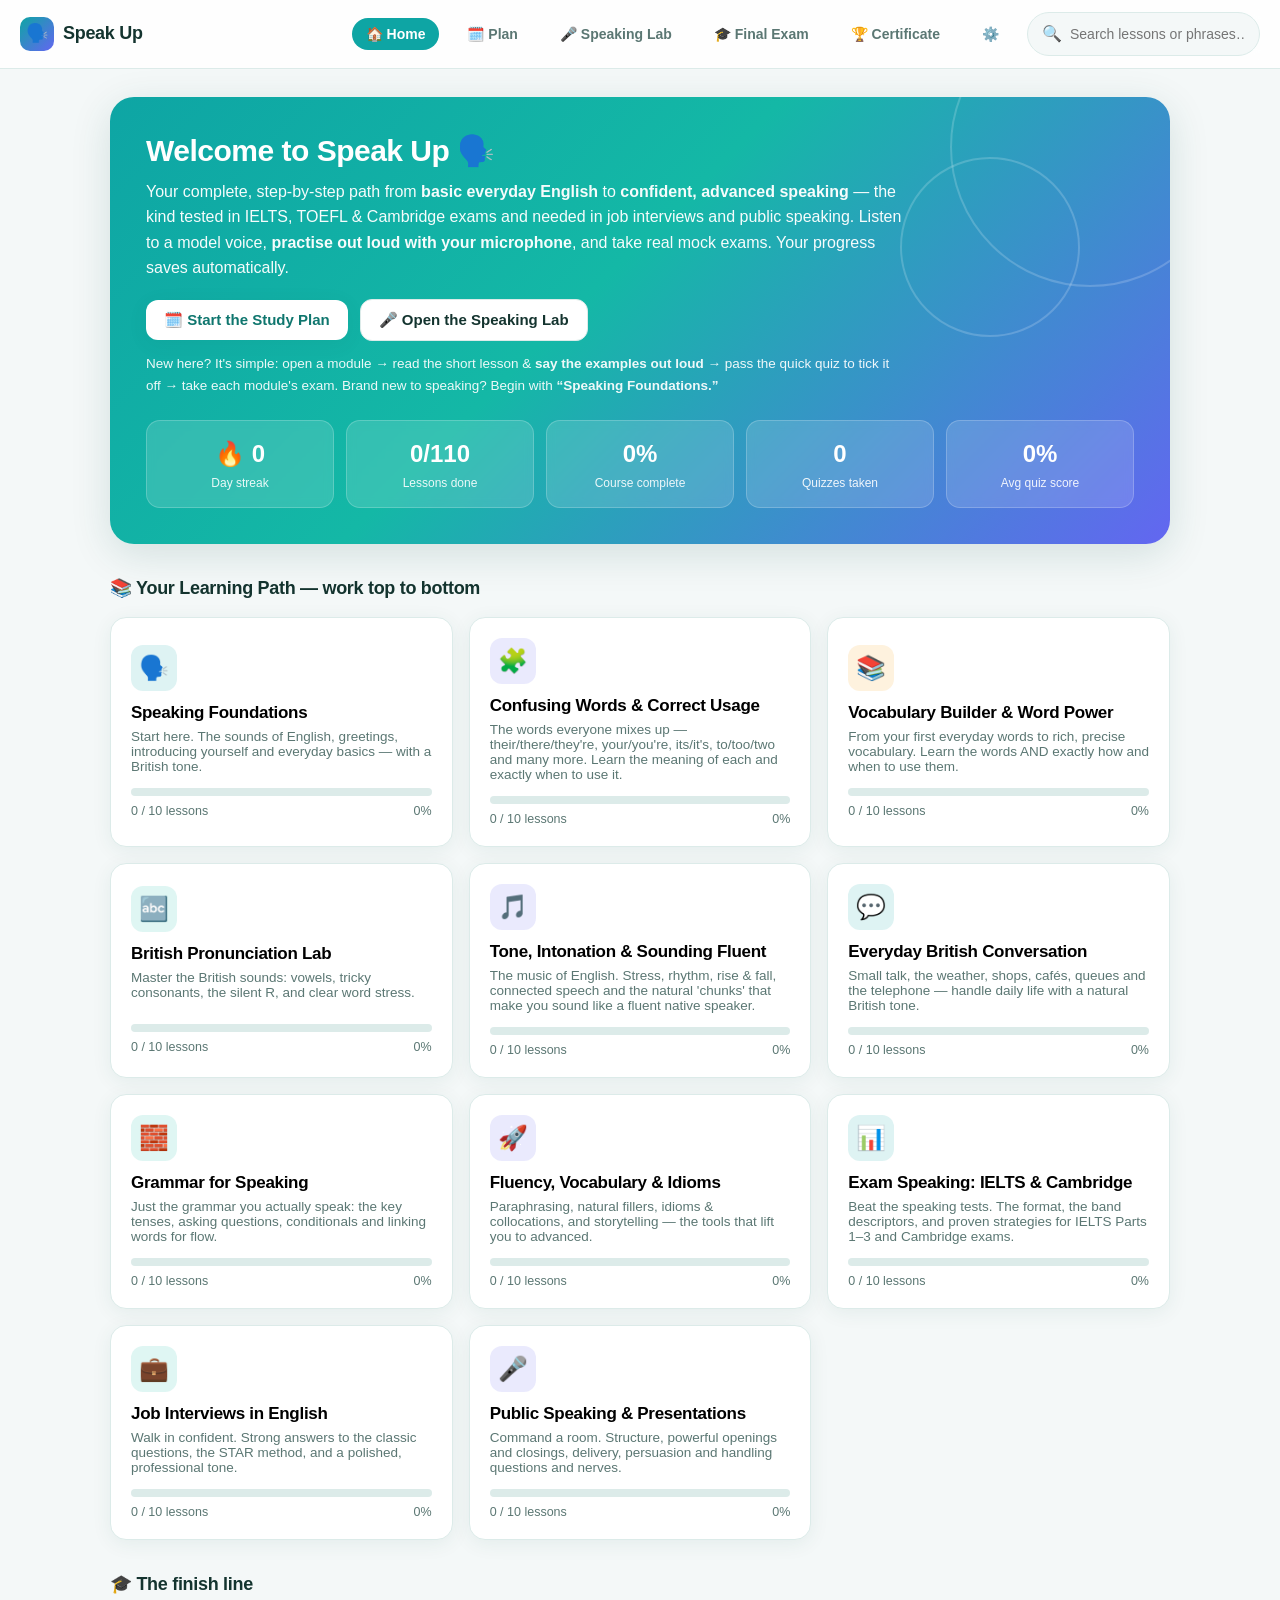
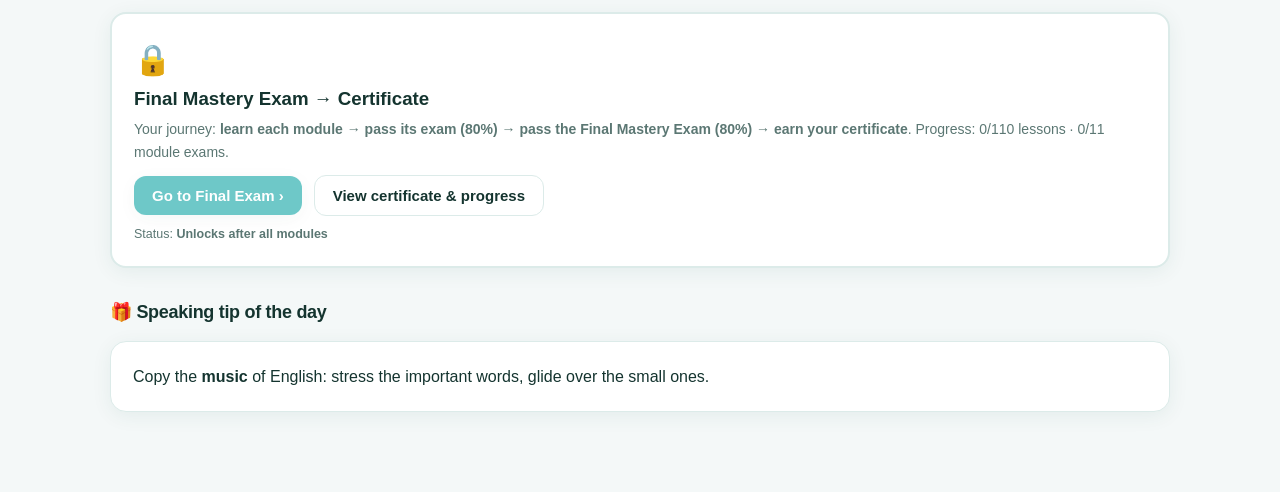
==== commit 21f93267: "fix(english-academy): rebuild study plan to cover all 110 lessons + QA polish Full audit/QA pass. Th" ====
--- a/english-speaking-academy/index.html
+++ b/english-speaking-academy/index.html
@@ -362,20 +362,31 @@
      STUDY PLAN — a guided, week-by-week path from basic to advanced.
      ====================================================================== */
   studyPlan: {
-    title: "11-Week Speaking Plan (Basic → Advanced)",
-    intro: "Do a little every day. Aim for ~20 minutes: read a short lesson, say every example out loud (tap 🔊 first, then copy it), pass the quiz, and finish each week in the Speaking Lab. You'll start with the everyday words and the classic mix-ups (their/there/they're), then build all the way up — by week 11 you'll handle interviews, exams and public speaking with a confident British tone.",
+    title: "22-Week Complete Speaking Plan (Basic → Advanced)",
+    intro: "A complete, guided path through every single lesson — start as a total beginner and finish ready for exams, interviews and public speaking. Do a little every day: aim for ~20 minutes, read a short lesson, say every example out loud (tap 🔊 first, then copy it), and pass the quiz to tick it off. Each module is split into two weeks so you build steadily from everyday basics to confident, advanced British English. Finish each module exam, then sit the Final Mastery Exam to earn your certificate.",
     days: [
-      { day: 1,  focus: "Get started: sounds, greetings & your first everyday words", lessons: ["f1", "f2", "f3", "v1"] },
-      { day: 2,  focus: "Everyday basics + the famous their/there/they're",          lessons: ["f4", "w1", "w2"] },
-      { day: 3,  focus: "More word mix-ups + describing things",                     lessons: ["w3", "w4", "v2"] },
-      { day: 4,  focus: "Start British pronunciation: vowels & the long /ɑː/",       lessons: ["p1", "p2", "p3"] },
-      { day: 5,  focus: "British sounds & confusing meaning twins",                  lessons: ["p4", "w5", "w6"] },
-      { day: 6,  focus: "Tone & music of English + words that go together",          lessons: ["t1", "t2", "v3"] },
-      { day: 7,  focus: "Intonation, connected speech & phrasal verbs",              lessons: ["t3", "t4", "t5", "v4"] },
-      { day: 8,  focus: "Everyday British conversation & small talk",                lessons: ["c1", "c2", "c3", "c4"] },
-      { day: 9,  focus: "Grammar you speak + precise, advanced vocabulary",          lessons: ["g1", "g2", "g3", "g4", "v5"] },
-      { day: 10, focus: "Fluency, idioms & storytelling",                            lessons: ["x1", "x2", "x3", "x4"] },
-      { day: 11, focus: "Exams & the working world: IELTS, interviews, presenting",  lessons: ["i1", "i2", "j1", "s1"] }
+      { day: 1, focus: "Speaking Foundations — Part 1", lessons: ["f1", "f2", "f3", "f4", "f5"] },
+      { day: 2, focus: "Speaking Foundations — Part 2", lessons: ["f6", "f7", "f8", "f9", "f10"] },
+      { day: 3, focus: "Confusing Words & Correct Usage — Part 1", lessons: ["w1", "w2", "w3", "w4", "w5"] },
+      { day: 4, focus: "Confusing Words & Correct Usage — Part 2", lessons: ["w6", "w7", "w8", "w9", "w10"] },
+      { day: 5, focus: "Vocabulary Builder & Word Power — Part 1", lessons: ["v1", "v2", "v3", "v4", "v5"] },
+      { day: 6, focus: "Vocabulary Builder & Word Power — Part 2", lessons: ["v6", "v7", "v8", "v9", "v10"] },
+      { day: 7, focus: "British Pronunciation Lab — Part 1", lessons: ["p1", "p2", "p3", "p4", "p5"] },
+      { day: 8, focus: "British Pronunciation Lab — Part 2", lessons: ["p6", "p7", "p8", "p9", "p10"] },
+      { day: 9, focus: "Tone, Intonation & Sounding Fluent — Part 1", lessons: ["t1", "t2", "t3", "t4", "t5"] },
+      { day: 10, focus: "Tone, Intonation & Sounding Fluent — Part 2", lessons: ["t6", "t7", "t8", "t9", "t10"] },
+      { day: 11, focus: "Everyday British Conversation — Part 1", lessons: ["c1", "c2", "c3", "c4", "c5"] },
+      { day: 12, focus: "Everyday British Conversation — Part 2", lessons: ["c6", "c7", "c8", "c9", "c10"] },
+      { day: 13, focus: "Grammar for Speaking — Part 1", lessons: ["g1", "g2", "g3", "g4", "g5"] },
+      { day: 14, focus: "Grammar for Speaking — Part 2", lessons: ["g6", "g7", "g8", "g9", "g10"] },
+      { day: 15, focus: "Fluency, Vocabulary & Idioms — Part 1", lessons: ["x1", "x2", "x3", "x4", "x5"] },
+      { day: 16, focus: "Fluency, Vocabulary & Idioms — Part 2", lessons: ["x6", "x7", "x8", "x9", "x10"] },
+      { day: 17, focus: "Exam Speaking: IELTS & Cambridge — Part 1", lessons: ["i1", "i2", "i3", "i4", "i5"] },
+      { day: 18, focus: "Exam Speaking: IELTS & Cambridge — Part 2", lessons: ["i6", "i7", "i8", "i9", "i10"] },
+      { day: 19, focus: "Job Interviews in English — Part 1", lessons: ["j1", "j2", "j3", "j4", "j5"] },
+      { day: 20, focus: "Job Interviews in English — Part 2", lessons: ["j6", "j7", "j8", "j9", "j10"] },
+      { day: 21, focus: "Public Speaking & Presentations — Part 1", lessons: ["s1", "s2", "s3", "s4", "s5"] },
+      { day: 22, focus: "Public Speaking & Presentations — Part 2", lessons: ["s6", "s7", "s8", "s9", "s10"] }
     ]
   },
 
@@ -4399,6 +4410,7 @@
               <li>Did I use at least one complex sentence? (Grammar)</li>
               <li>Did my voice rise and fall? (Pronunciation)</li>
             </ul>
+            <p>Listen to a band-9-style answer that quietly ticks all four boxes: <button class="say" data-say="Well, in my view, it largely depends on the situation. On the one hand, technology has made life far more convenient; on the other, it can be quite isolating.">🔊 Listen</button></p>
             <div class="speakcheck" data-target="In my view, it largely depends on the situation, although there are exceptions."></div>`,
           tips: [
             "You're marked on HOW you speak, not whether your opinion is 'correct'.",
